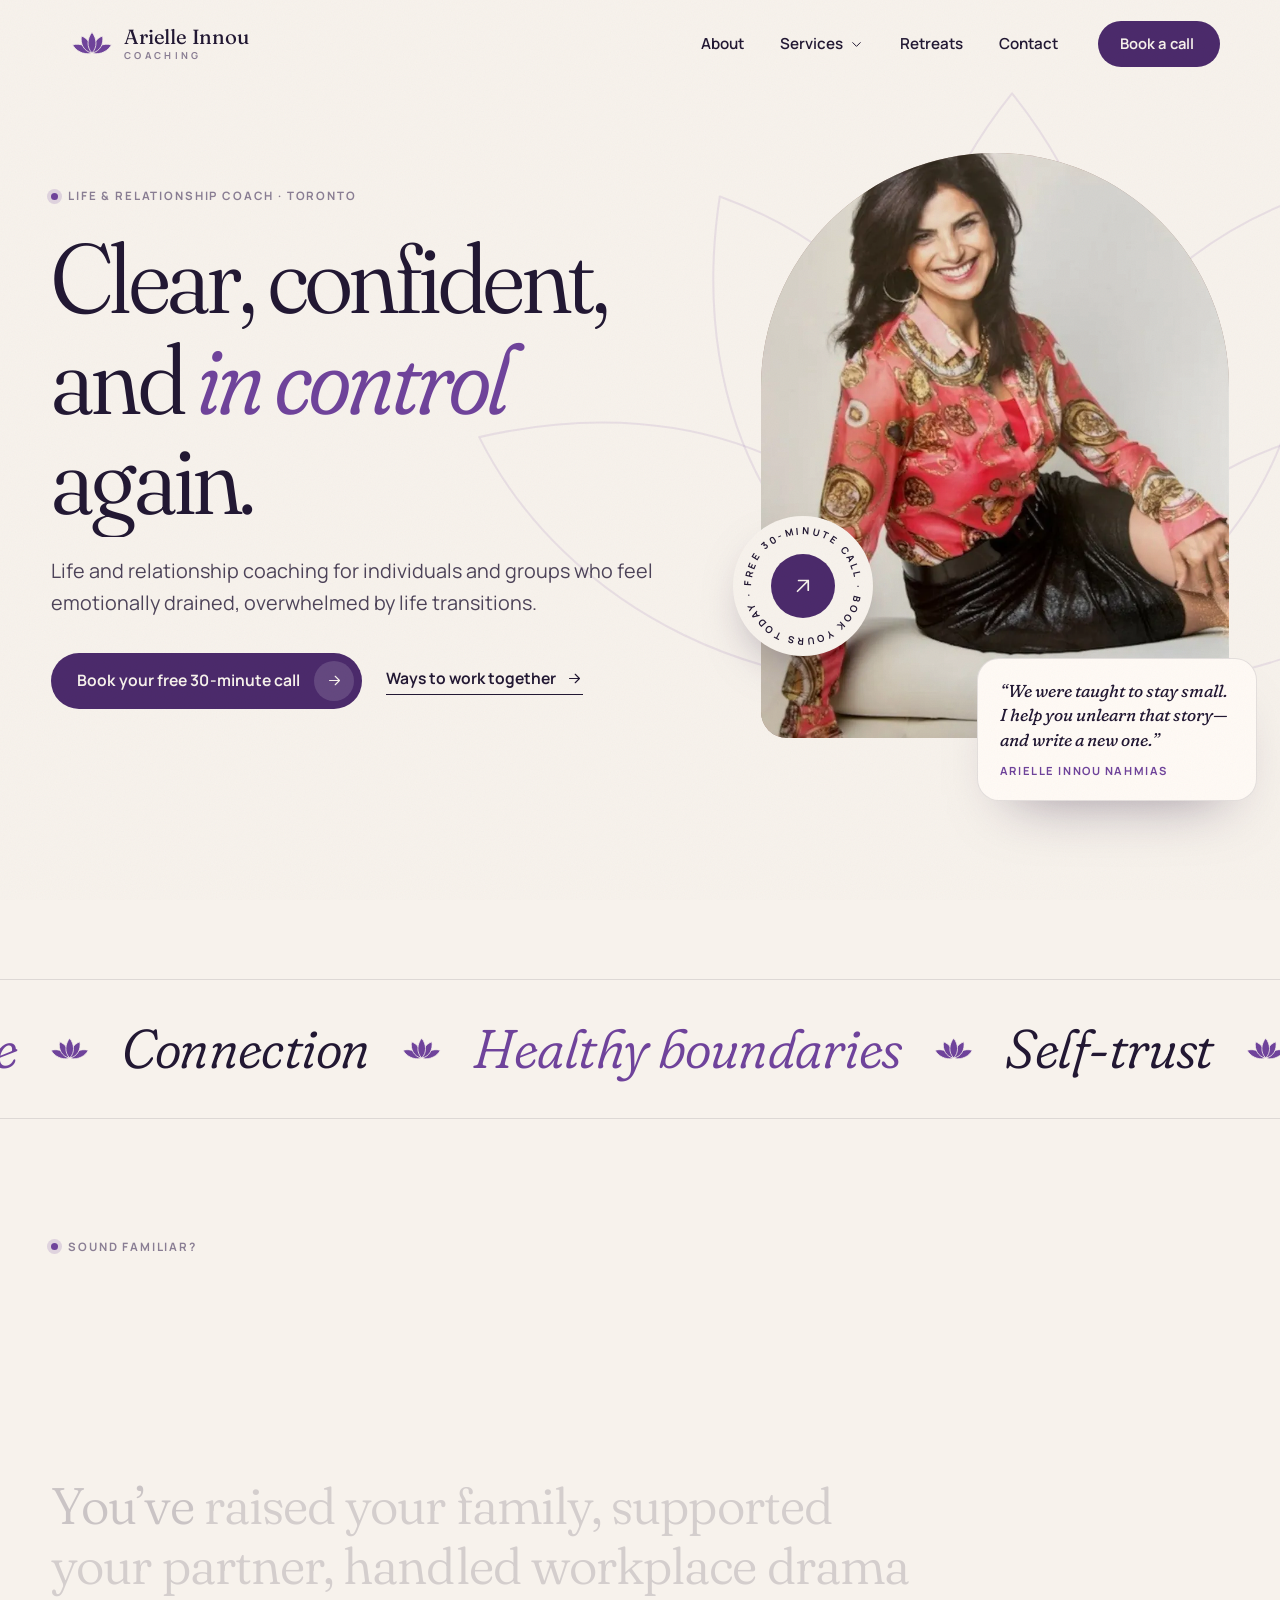
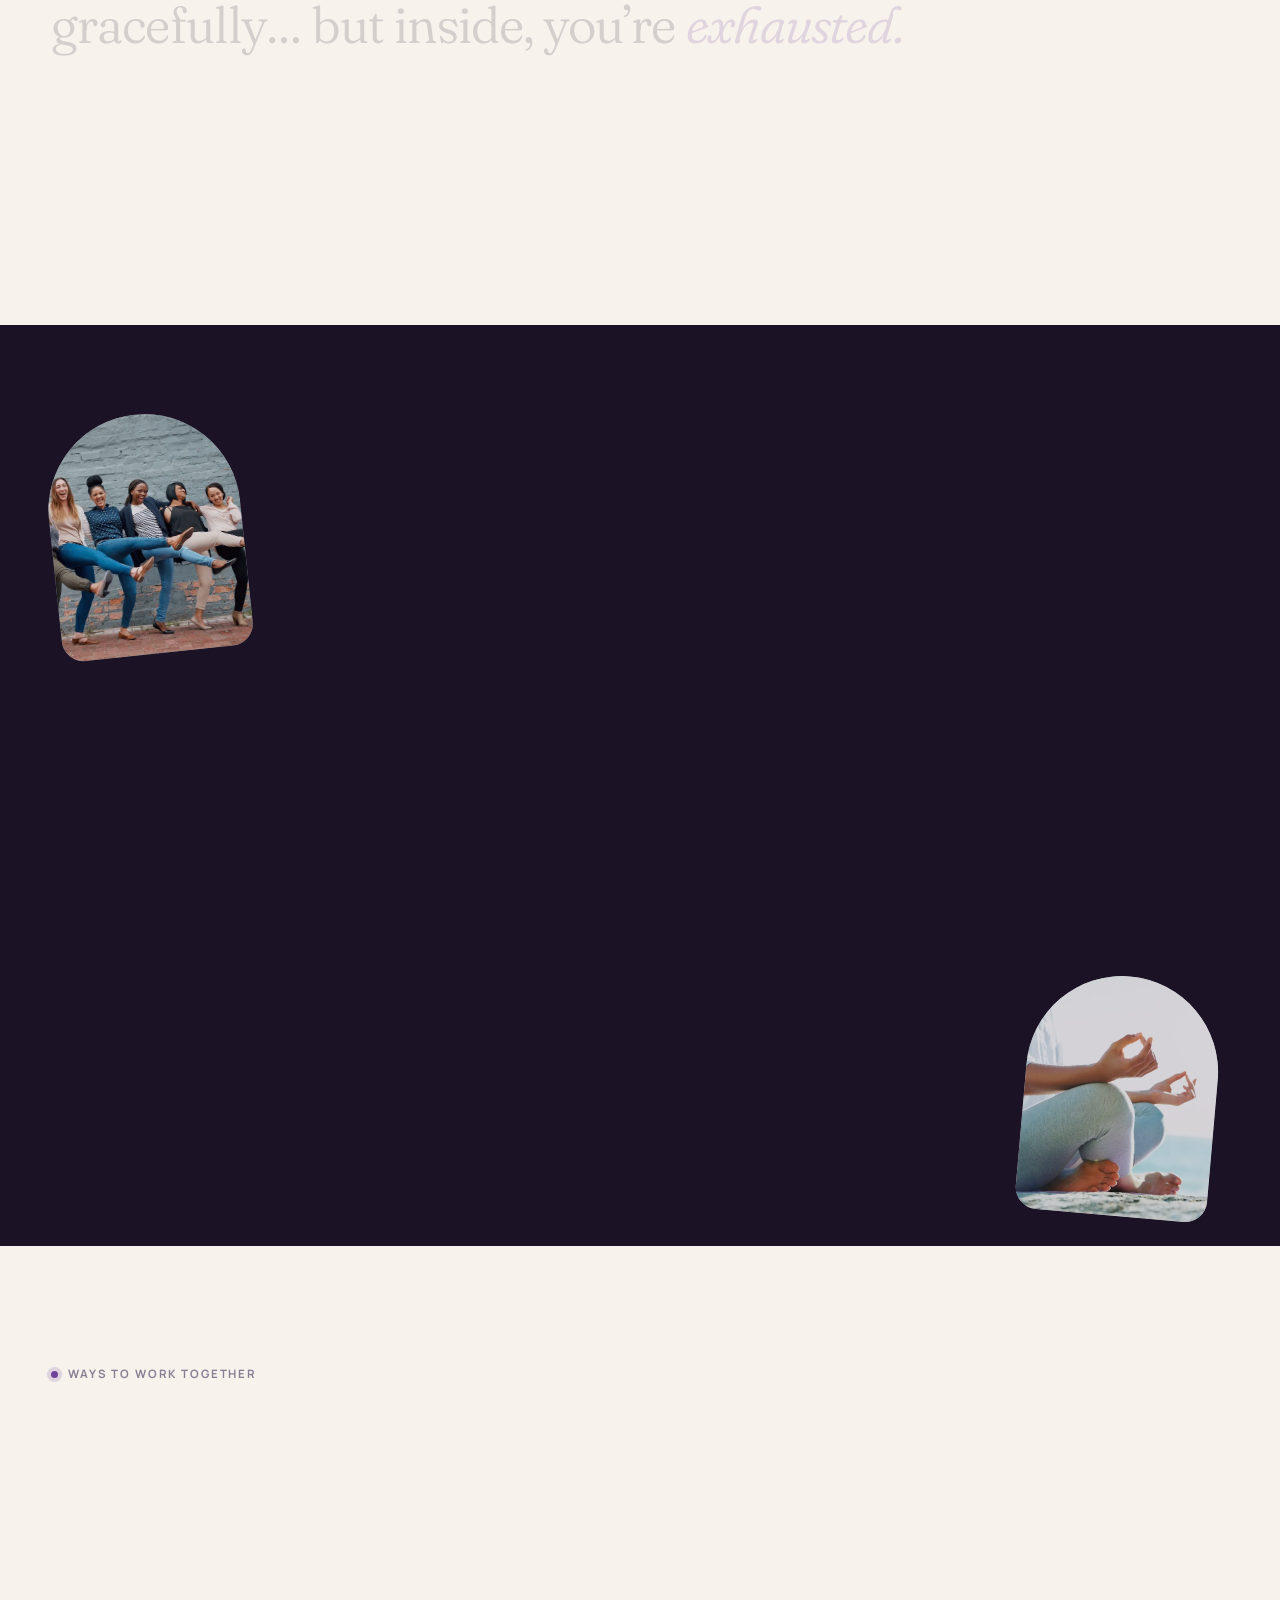
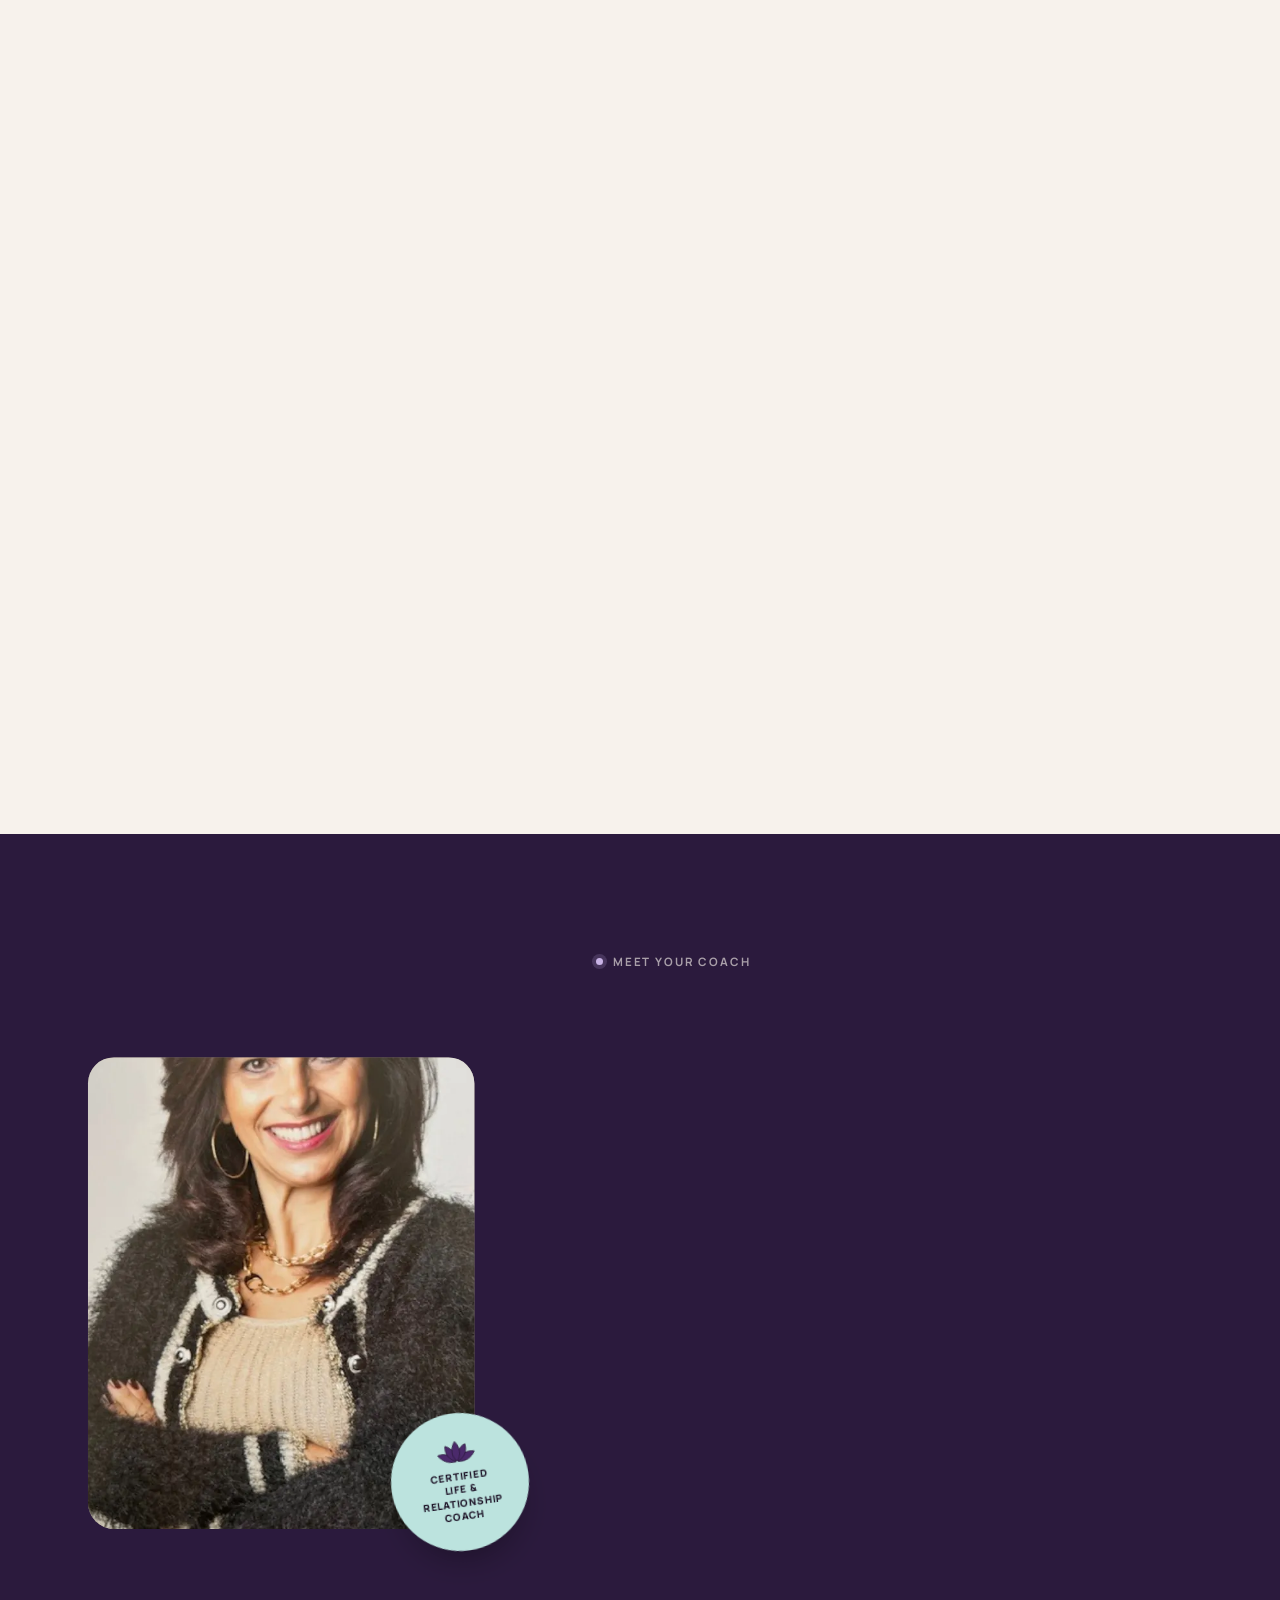
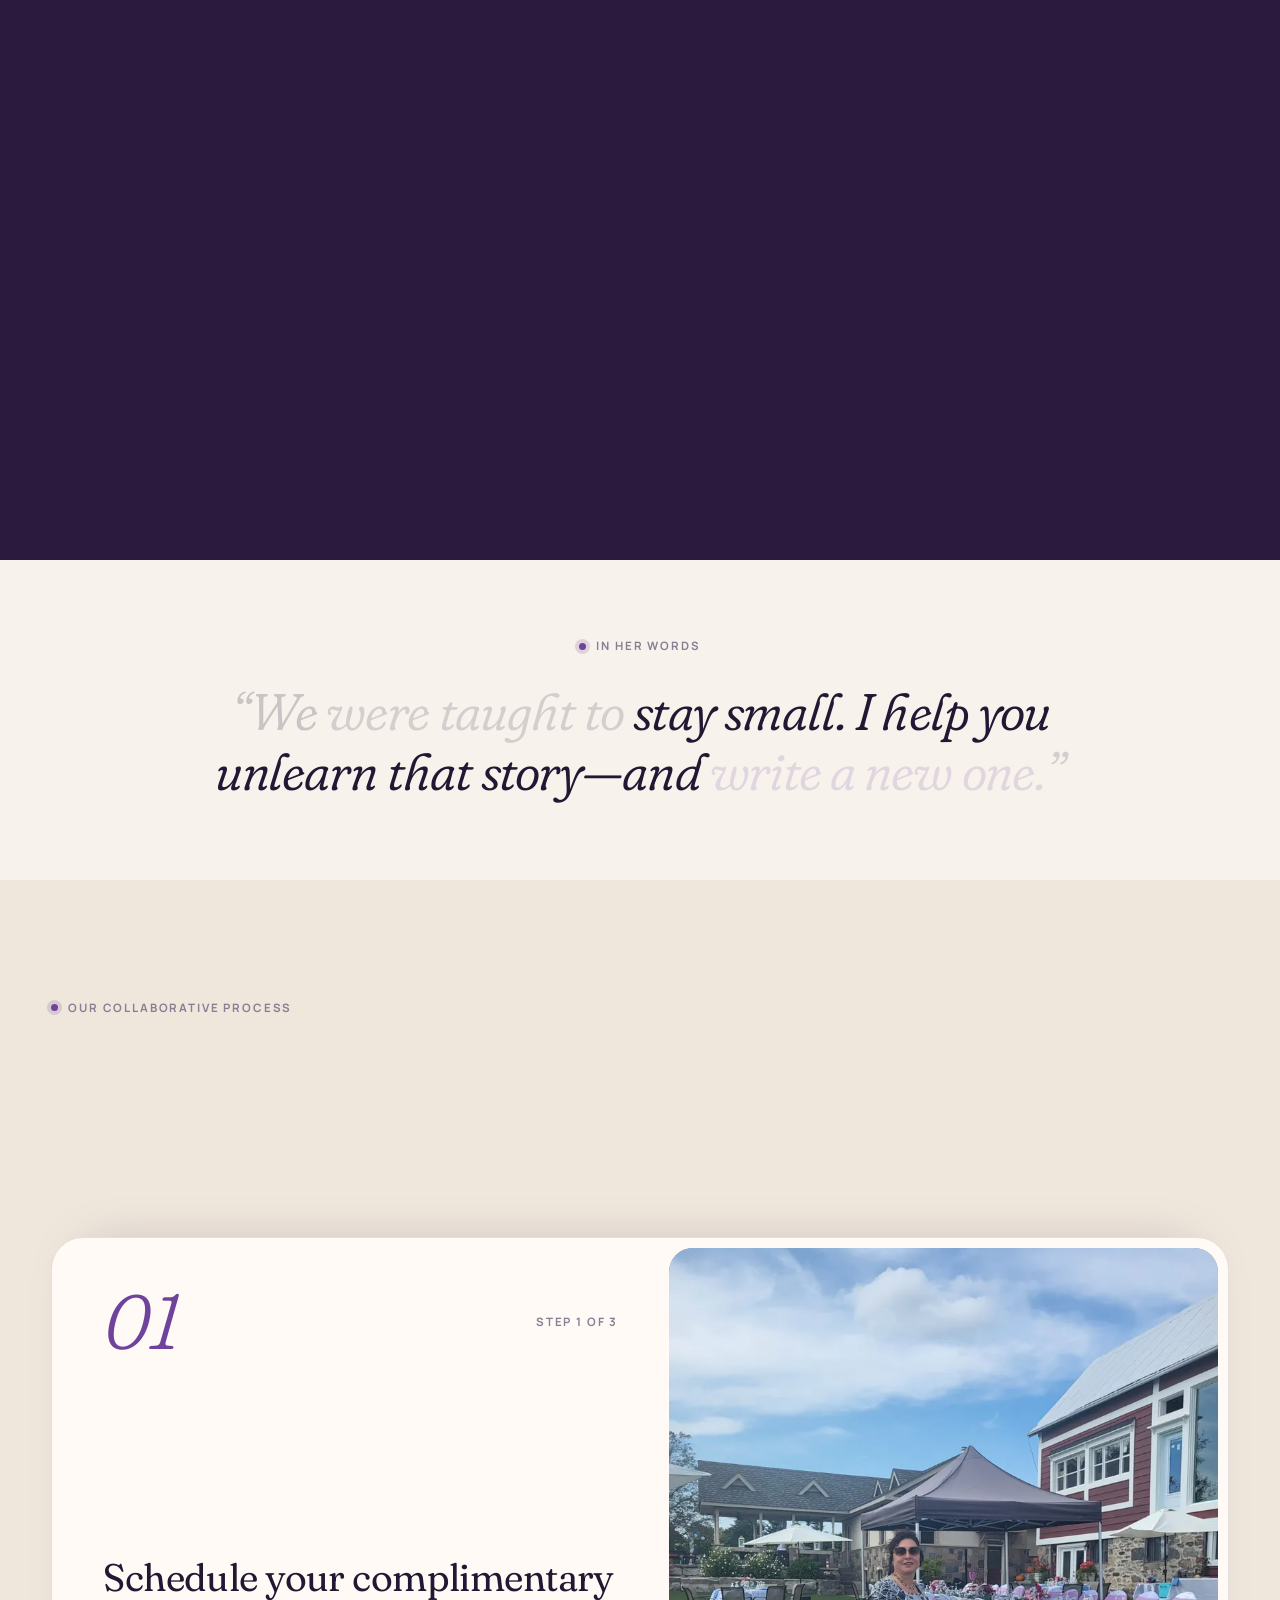
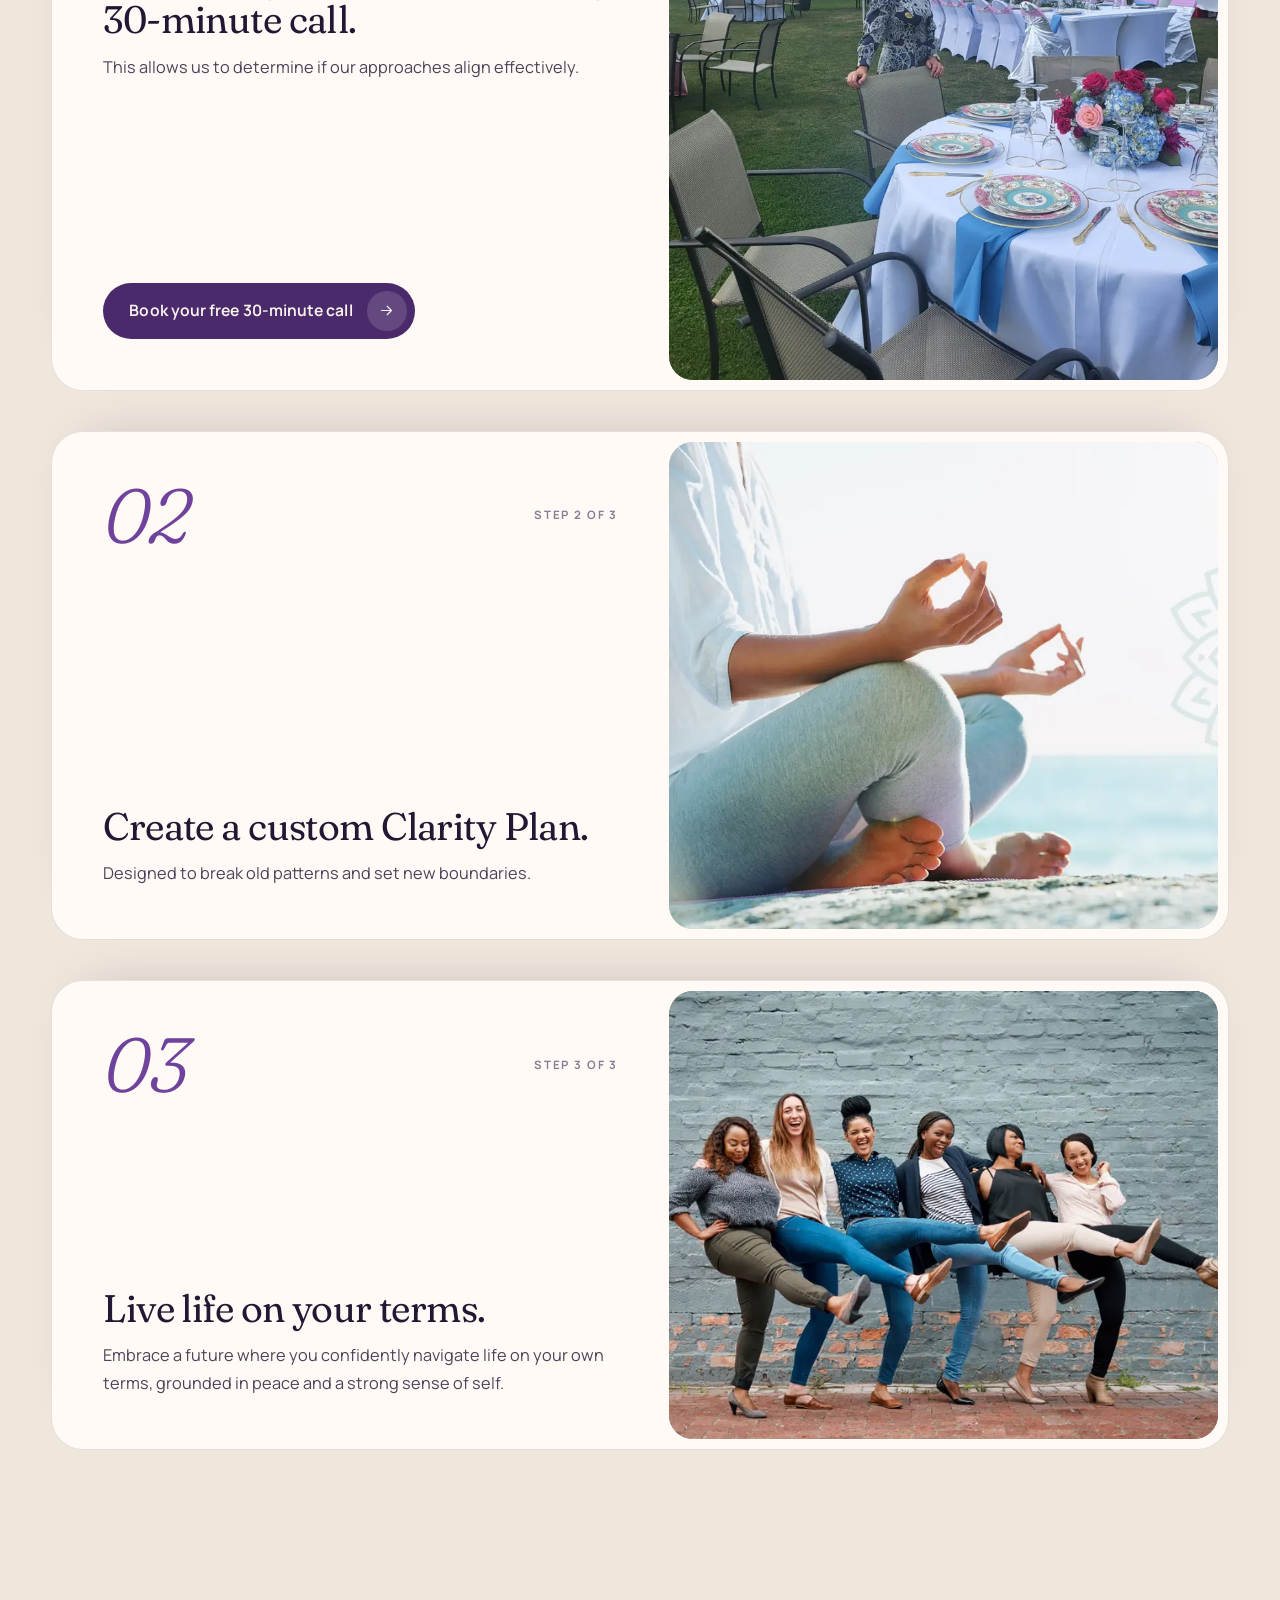
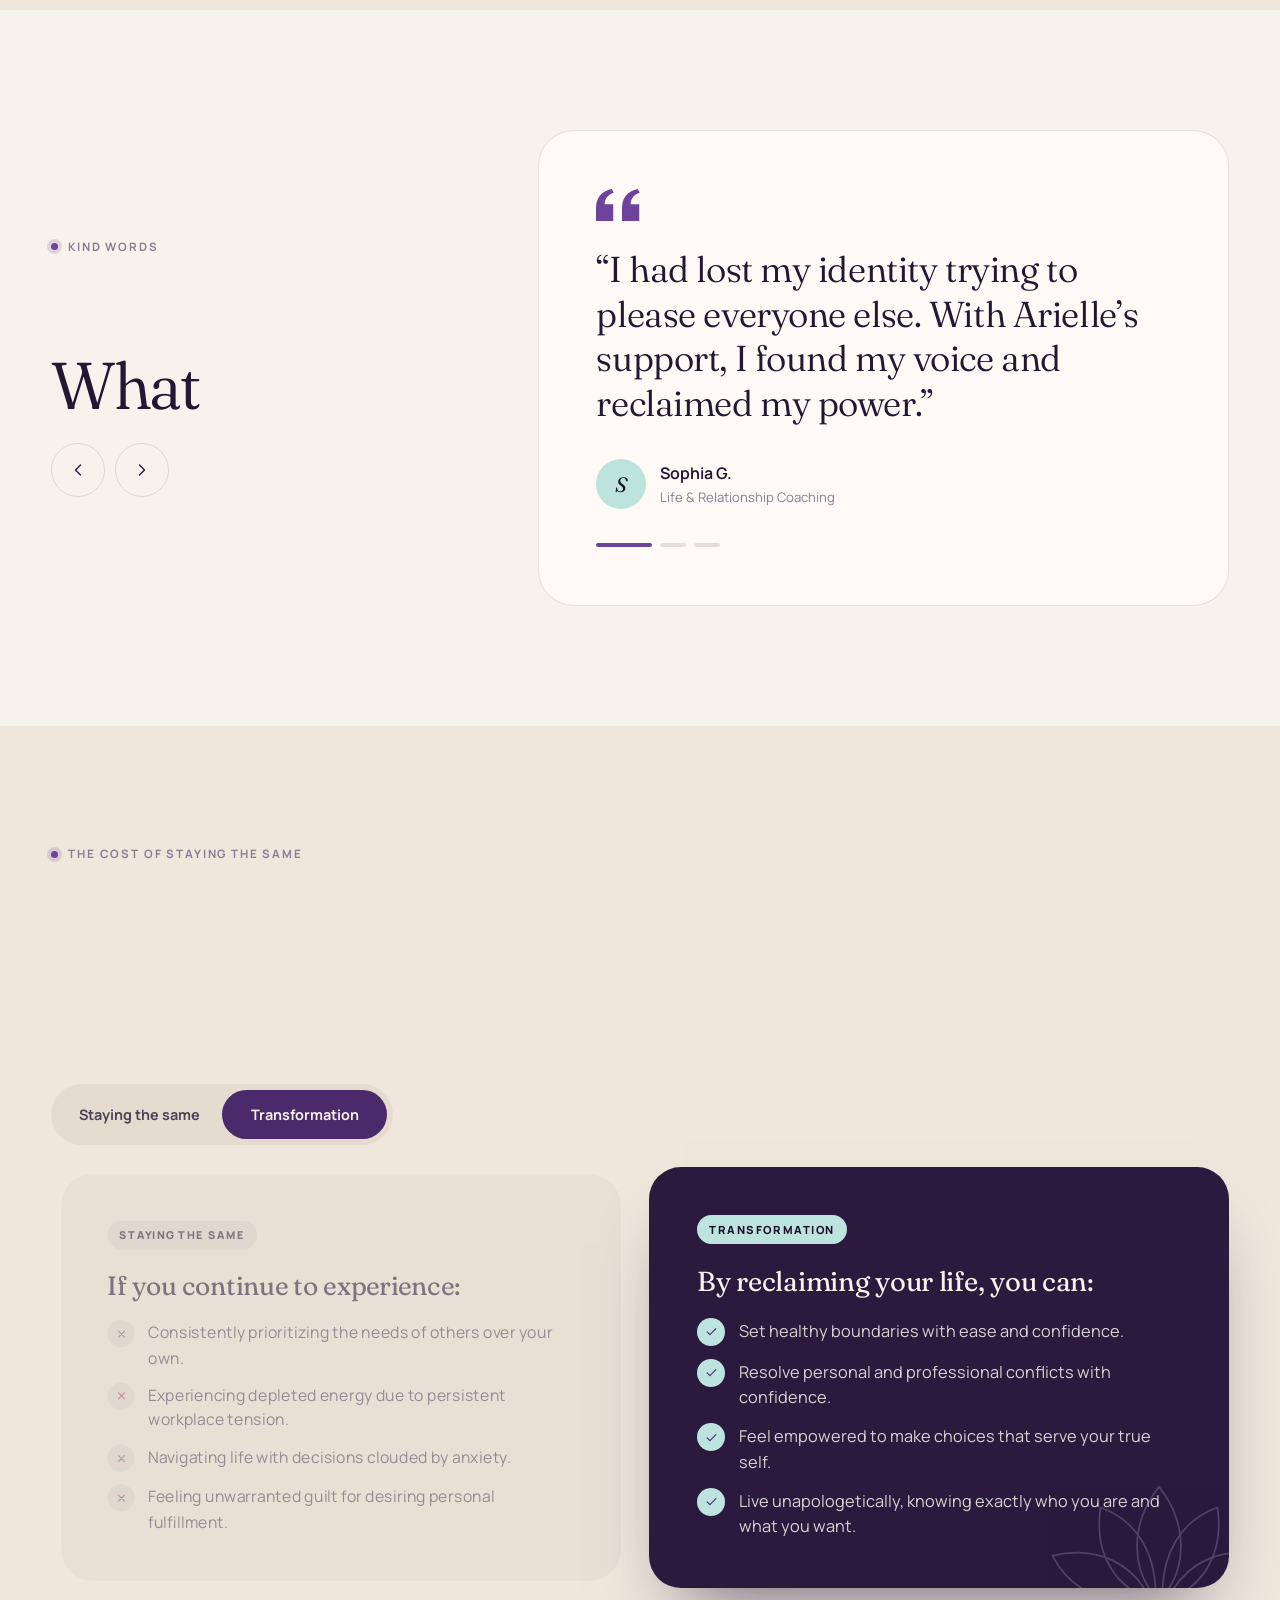
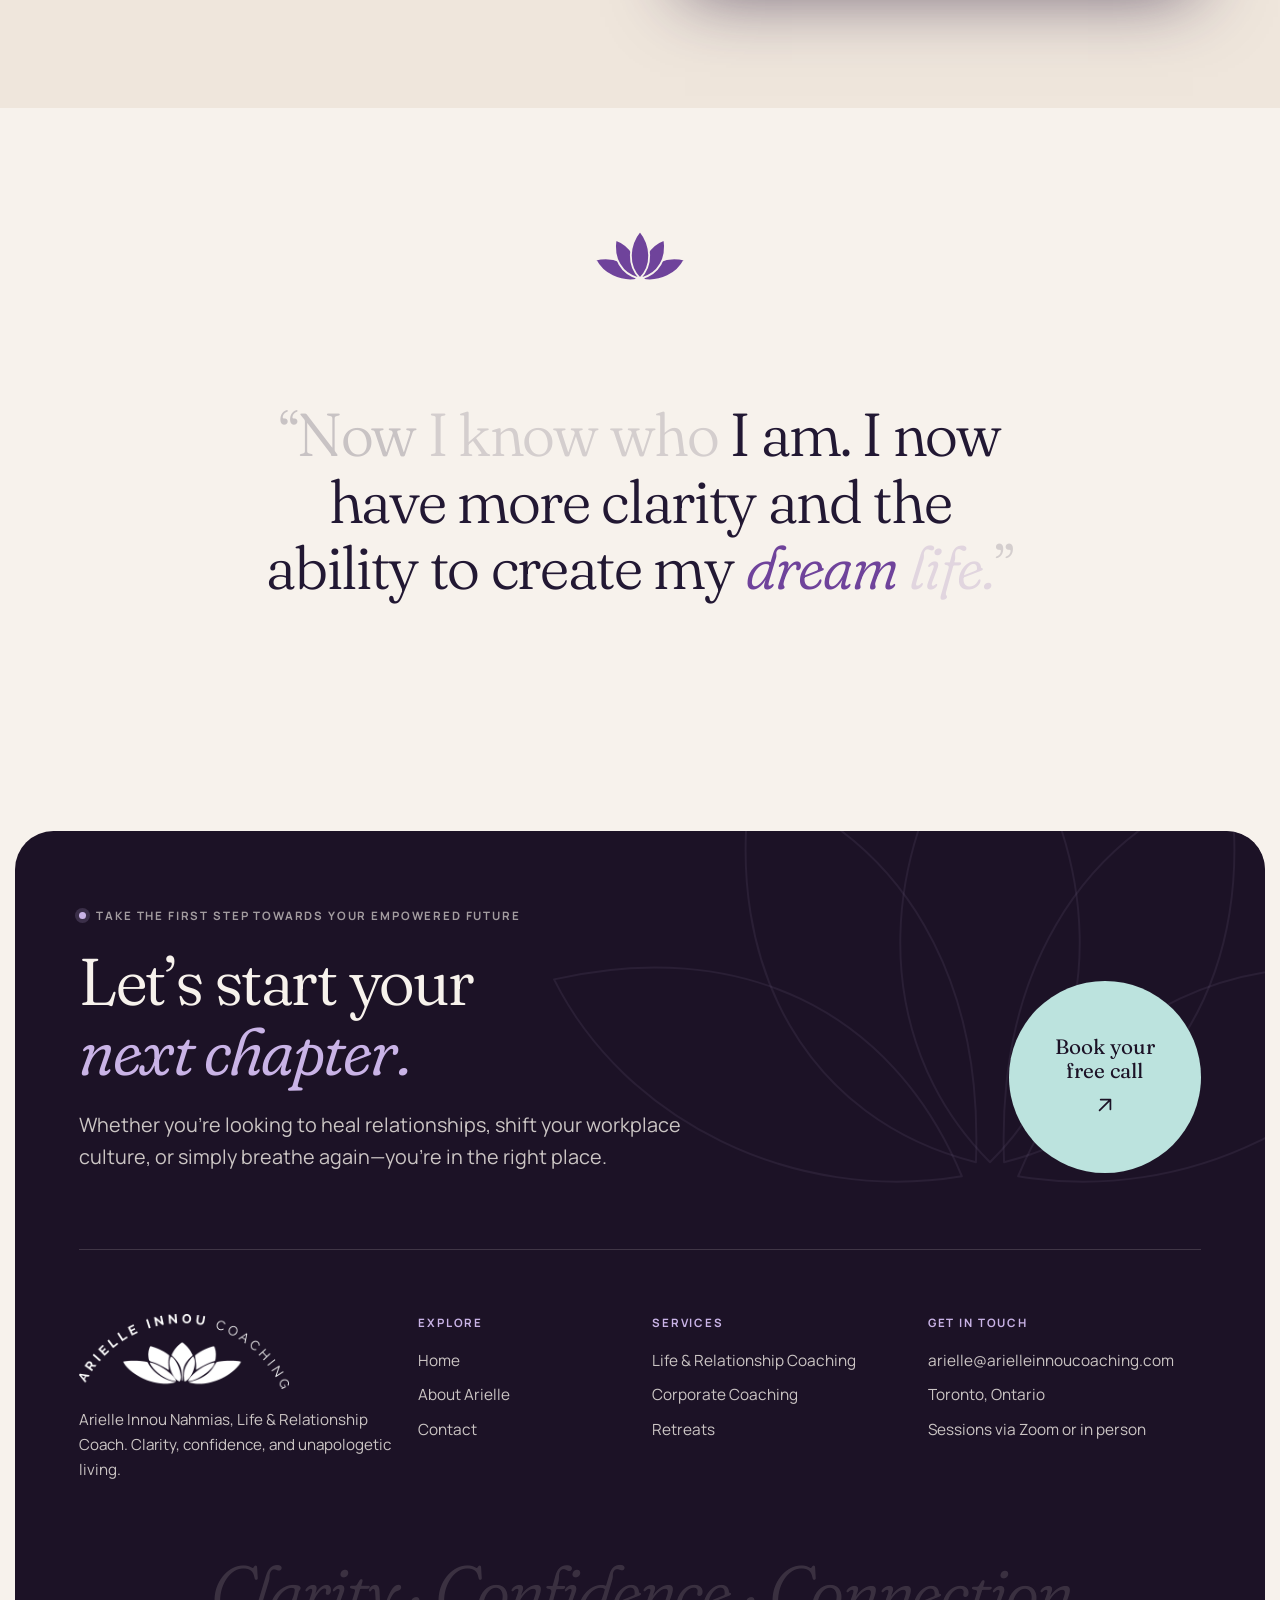
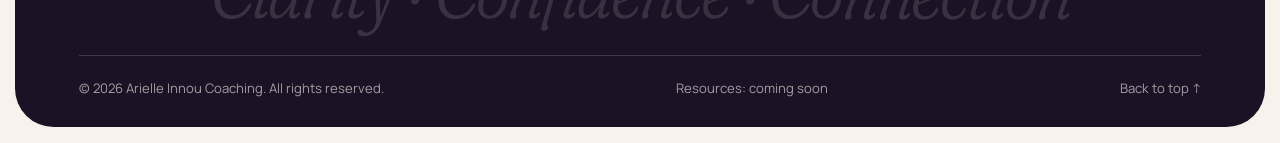
==== index.html @ 0a04a1b6 "Build the Arielle Innou Coaching website with a visual editor A multi-page site (Home, About, Life &" ====
<!doctype html>
<html lang="en">
<head>
<meta charset="utf-8">
<meta name="viewport" content="width=device-width, initial-scale=1, viewport-fit=cover">
<title>Arielle Innou Coaching — Life & Relationship Coach, Toronto</title>
<meta name="description" content="Clear, confident, and in control again. Life, relationship and corporate coaching, plus restorative retreats, with certified coach Arielle Innou Nahmias.">
<link rel="canonical" href="https://arielleinnoucoaching.codebunny.net/">
<meta name="theme-color" content="#f7f2ec">
<meta property="og:type" content="website">
<meta property="og:site_name" content="Arielle Innou Coaching">
<meta property="og:title" content="Arielle Innou Coaching — Life & Relationship Coach, Toronto">
<meta property="og:description" content="Clear, confident, and in control again. Life, relationship and corporate coaching, plus restorative retreats, with certified coach Arielle Innou Nahmias.">
<meta property="og:url" content="https://arielleinnoucoaching.codebunny.net/">
<meta property="og:image" content="https://arielleinnoucoaching.codebunny.net/assets/img/og/home.jpg">
<meta property="og:image:width" content="1200">
<meta property="og:image:height" content="630">
<meta name="twitter:card" content="summary_large_image">
<meta name="twitter:image" content="https://arielleinnoucoaching.codebunny.net/assets/img/og/home.jpg">
<link rel="icon" href="assets/brand/favicon-48.png" sizes="48x48" type="image/png">
<link rel="icon" href="assets/brand/favicon.svg" type="image/svg+xml">
<link rel="apple-touch-icon" href="assets/brand/apple-touch-icon.png">
<link rel="manifest" href="site.webmanifest">
<link rel="preconnect" href="https://fonts.googleapis.com">
<link rel="preconnect" href="https://fonts.gstatic.com" crossorigin>
<link rel="stylesheet" href="https://fonts.googleapis.com/css2?family=Fraunces:ital,opsz,wght,SOFT@0,9..144,300..600,0..100;1,9..144,300..600,0..100&family=Manrope:wght@400;500;600;700&display=swap">
<link rel="stylesheet" href="assets/css/styles.css">
<link rel="stylesheet" href="assets/css/editor-global.css">
<style id="page-styles"></style>
<script>try{var d=document.documentElement;d.classList.add("js");if(sessionStorage.getItem("ai-nav")){d.classList.add("is-entering");sessionStorage.removeItem("ai-nav")}else if(!sessionStorage.getItem("ai-seen")&&!matchMedia("(prefers-reduced-motion: reduce)").matches){d.classList.add("is-loading")}setTimeout(function(){d.classList.remove("is-loading","is-entering")},5000)}catch(e){}</script>
<script type="application/ld+json">{"@context": "https://schema.org", "@type": "ProfessionalService", "name": "Arielle Innou Coaching", "url": "https://arielleinnoucoaching.codebunny.net/", "image": "https://arielleinnoucoaching.codebunny.net/assets/img/og/home.jpg", "logo": "https://arielleinnoucoaching.codebunny.net/assets/brand/icon-512.png", "description": "Life, relationship and corporate coaching, plus restorative retreats, with Arielle Innou Nahmias in Toronto.", "email": "arielle@arielleinnoucoaching.com", "areaServed": ["Toronto", "Ontario", "Canada"], "address": {"@type": "PostalAddress", "addressLocality": "Toronto", "addressRegion": "ON", "addressCountry": "CA"}, "founder": {"@type": "Person", "name": "Arielle Innou Nahmias", "jobTitle": "Certified Life & Relationship Coach", "email": "mailto:arielle@arielleinnoucoaching.com", "image": "https://arielleinnoucoaching.codebunny.net/assets/img/arielle-portrait-1600.webp", "address": {"@type": "PostalAddress", "addressLocality": "Toronto", "addressRegion": "ON", "addressCountry": "CA"}}}</script>
</head>
<body>

<div class="preloader" aria-hidden="true">
  <div class="preloader__inner">
    <svg class="lotus preloader__lotus" viewBox="0 0 64 40" aria-hidden="true"><path d="M30 36C18 38 6 32 1 22C14 19 25 24 30 36Z" pathLength="1"/><path d="M34 36C46 38 58 32 63 22C50 19 39 24 34 36Z" pathLength="1"/><path d="M31 35C19 32 13 21 15 8C26 12 31.5 22 31 35Z" pathLength="1"/><path d="M33 35C45 32 51 21 49 8C38 12 32.5 22 33 35Z" pathLength="1"/><path d="M32 35C23 26 24 12 32 2C40 12 41 26 32 35Z" pathLength="1"/></svg>
    <p class="preloader__name"><span>Arielle Innou</span></p>
    <p class="preloader__words"><span>Clarity</span><span>Confidence</span><span>Connection</span></p>
  </div>
  <div class="preloader__bar"><span></span></div>
</div>
<div class="curtain" aria-hidden="true"><svg class="lotus curtain__lotus" viewBox="0 0 64 40" aria-hidden="true"><path d="M30 36C18 38 6 32 1 22C14 19 25 24 30 36Z"/><path d="M34 36C46 38 58 32 63 22C50 19 39 24 34 36Z"/><path d="M31 35C19 32 13 21 15 8C26 12 31.5 22 31 35Z"/><path d="M33 35C45 32 51 21 49 8C38 12 32.5 22 33 35Z"/><path d="M32 35C23 26 24 12 32 2C40 12 41 26 32 35Z"/></svg></div>
<div class="scroll-progress" aria-hidden="true"><span></span></div>
<div class="cursor" aria-hidden="true"><span class="cursor__ring"><span class="cursor__label"></span></span><span class="cursor__dot"></span></div>
<!-- editor:header -->
<a class="skip-link" href="#main">Skip to content</a>
<header class="site-header">
  <div class="site-header__inner">
    <a class="brand" href="index.html" aria-label="Arielle Innou Coaching, home"><svg class="lotus brand__mark" viewBox="0 0 64 40" aria-hidden="true"><path d="M30 36C18 38 6 32 1 22C14 19 25 24 30 36Z"/><path d="M34 36C46 38 58 32 63 22C50 19 39 24 34 36Z"/><path d="M31 35C19 32 13 21 15 8C26 12 31.5 22 31 35Z"/><path d="M33 35C45 32 51 21 49 8C38 12 32.5 22 33 35Z"/><path d="M32 35C23 26 24 12 32 2C40 12 41 26 32 35Z"/></svg><span class="brand__name">Arielle Innou<em>Coaching</em></span></a>
    <nav class="nav" aria-label="Primary">
      <ul class="nav__list">
        <li><a class="nav__link" href="about.html">About</a></li>
        <li class="nav__drop">
          <button class="nav__link nav__drop-toggle" type="button" aria-expanded="false" aria-controls="nav-services">Services <svg class="chev" viewBox="0 0 24 24" fill="none" stroke="currentColor" stroke-width="1.6" stroke-linecap="round" stroke-linejoin="round" aria-hidden="true"><path d="M6 9l6 6 6-6"/></svg></button>
          <div class="dropdown" id="nav-services"><ul class="dropdown__list"><li><a class="dropdown__item" href="life-relationship-coaching.html"><span class="dropdown__img" style="background-image:url(assets/img/new-chapter-800.webp);background-position:50% 30%"></span><span class="dropdown__text"><strong>Life & Relationship</strong><small>1:1 coaching for women in transition</small></span></a></li><li><a class="dropdown__item" href="corporate-coaching.html"><span class="dropdown__img" style="background-image:url(assets/img/leaders-800.webp);background-position:52% 28%"></span><span class="dropdown__text"><strong>Corporate Coaching</strong><small>Healthier, high-performing teams</small></span></a></li><li><a class="dropdown__item" href="retreats.html"><span class="dropdown__img" style="background-image:url(assets/img/sisterhood-800.webp);background-position:50% 46%"></span><span class="dropdown__text"><strong>Retreats</strong><small>Restorative stays in the Ontario countryside</small></span></a></li></ul>
            <a class="dropdown__cta" href="contact.html"><span>Not sure where to start? <strong>Book a free 30-minute call</strong></span><svg viewBox="0 0 24 24" fill="none" stroke="currentColor" stroke-width="1.6" stroke-linecap="round" stroke-linejoin="round" aria-hidden="true"><path d="M5 12h14M13 6l6 6-6 6"/></svg></a>
          </div>
        </li>
        <li><a class="nav__link" href="retreats.html">Retreats</a></li>
        <li><a class="nav__link" href="contact.html">Contact</a></li>
      </ul>
    </nav>
    <a class="btn btn--primary btn--sm header-cta" href="contact.html"><span class="btn__text">Book a call</span></a>
    <button class="menu-toggle" type="button" aria-expanded="false" aria-controls="mobile-menu" aria-label="Open menu">
      <span class="menu-toggle__label">Menu</span><span class="menu-toggle__bars" aria-hidden="true"><span></span><span></span></span>
    </button>
  </div>
</header>
<div class="mobile-menu" id="mobile-menu" aria-hidden="true">
  <svg class="lotus mobile-menu__lotus" viewBox="0 0 64 40" aria-hidden="true"><path d="M30 36C18 38 6 32 1 22C14 19 25 24 30 36Z"/><path d="M34 36C46 38 58 32 63 22C50 19 39 24 34 36Z"/><path d="M31 35C19 32 13 21 15 8C26 12 31.5 22 31 35Z"/><path d="M33 35C45 32 51 21 49 8C38 12 32.5 22 33 35Z"/><path d="M32 35C23 26 24 12 32 2C40 12 41 26 32 35Z"/></svg>
  <nav aria-label="Mobile"><ul class="mobile-menu__list"><li><a href="index.html" aria-current="page"><small>01</small><span>Home</span></a></li><li><a href="about.html"><small>02</small><span>About</span></a></li><li><a href="life-relationship-coaching.html"><small>03</small><span>Life &amp; Relationship</span></a></li><li><a href="corporate-coaching.html"><small>04</small><span>Corporate</span></a></li><li><a href="retreats.html"><small>05</small><span>Retreats</span></a></li><li><a href="contact.html"><small>06</small><span>Contact</span></a></li></ul></nav>
  <div class="mobile-menu__foot">
    <a class="btn btn--light btn--block" href="contact.html"><span class="btn__text">Book your free 30-minute call</span><span class="btn__icon"><svg viewBox="0 0 24 24" fill="none" stroke="currentColor" stroke-width="1.6" stroke-linecap="round" stroke-linejoin="round" aria-hidden="true"><path d="M5 12h14M13 6l6 6-6 6"/></svg></span></a>
    <p class="mobile-menu__meta"><a href="mailto:arielle@arielleinnoucoaching.com">arielle@arielleinnoucoaching.com</a><span>Toronto, Ontario</span></p>
  </div>
</div>
<!-- /editor:header -->
<main id="main">
<!-- editor:main -->

<section class="hero">
  <div class="hero__bg" aria-hidden="true"><svg class="lotus hero__lotus" viewBox="0 0 64 40" aria-hidden="true"><path d="M30 36C18 38 6 32 1 22C14 19 25 24 30 36Z"/><path d="M34 36C46 38 58 32 63 22C50 19 39 24 34 36Z"/><path d="M31 35C19 32 13 21 15 8C26 12 31.5 22 31 35Z"/><path d="M33 35C45 32 51 21 49 8C38 12 32.5 22 33 35Z"/><path d="M32 35C23 26 24 12 32 2C40 12 41 26 32 35Z"/></svg></div>
  <div class="container hero__grid">
    <div class="hero__copy">
      <span class="label label--dot reveal">Life &amp; Relationship Coach · Toronto</span>
      <h1 class="display hero__title" data-lines>Clear, confident,<br>and <em>in control</em><br>again.</h1>
      <p class="lede reveal">Life and relationship coaching for individuals and groups who feel emotionally drained, overwhelmed by life transitions.</p>
      <div class="actions reveal"><a class="btn btn--primary" href="contact.html"><span class="btn__text">Book your free 30-minute call</span><span class="btn__icon"><svg viewBox="0 0 24 24" fill="none" stroke="currentColor" stroke-width="1.6" stroke-linecap="round" stroke-linejoin="round" aria-hidden="true"><path d="M5 12h14M13 6l6 6-6 6"/></svg></span></a><a class="link" href="#services">Ways to work together <svg viewBox="0 0 24 24" fill="none" stroke="currentColor" stroke-width="1.6" stroke-linecap="round" stroke-linejoin="round" aria-hidden="true"><path d="M5 12h14M13 6l6 6-6 6"/></svg></a></div>
    </div>
    <div class="hero__visual">
      <div class="hero__halo" aria-hidden="true"></div>
      <div class="media arch hero__photo reveal-img" style="background-color:#a5897f"><img src="assets/img/arielle-seated-1600.webp" srcset="assets/img/arielle-seated-800.webp 800w, assets/img/arielle-seated-1600.webp 1030w" sizes="(min-width: 900px) 40vw, 86vw" width="1030" height="1356" alt="Arielle Innou Nahmias, smiling, seated in a red silk blouse" decoding="async" fetchpriority="high" style="object-position:40% 14%"></div>
      <a class="badge" href="contact.html" aria-label="Book your free 30-minute call" data-cursor="Book">
        <svg class="badge__ring" viewBox="0 0 120 120" aria-hidden="true"><defs><path id="badge-path" d="M60 60m-47 0a47 47 0 1 1 94 0a47 47 0 1 1-94 0"/></defs><text><textPath href="#badge-path" textLength="290" lengthAdjust="spacing">Free 30-minute call · Book yours today ·</textPath></text></svg>
        <span class="badge__core"><svg viewBox="0 0 24 24" fill="none" stroke="currentColor" stroke-width="1.6" stroke-linecap="round" stroke-linejoin="round" aria-hidden="true"><path d="M7 17L17 7M8 7h9v9"/></svg></span>
      </a>
      <figure class="hero__note reveal">
        <blockquote>“We were taught to stay small. I help you unlearn that story—and write a new one.”</blockquote>
        <figcaption>Arielle Innou Nahmias</figcaption>
      </figure>
    </div>
  </div>
  <div class="container">
    <ul class="pillars reveal" aria-label="Clarity, confidence, connection">
      <li><small>01</small>Clarity</li><li><small>02</small>Confidence</li><li><small>03</small>Connection</li>
    </ul>
  </div>
</section>
<div class="marquee " aria-hidden="true"><div class="marquee__track"><span>Clarity</span><svg class="lotus marquee__mark" viewBox="0 0 64 40" aria-hidden="true"><path d="M30 36C18 38 6 32 1 22C14 19 25 24 30 36Z"/><path d="M34 36C46 38 58 32 63 22C50 19 39 24 34 36Z"/><path d="M31 35C19 32 13 21 15 8C26 12 31.5 22 31 35Z"/><path d="M33 35C45 32 51 21 49 8C38 12 32.5 22 33 35Z"/><path d="M32 35C23 26 24 12 32 2C40 12 41 26 32 35Z"/></svg><span>Confidence</span><svg class="lotus marquee__mark" viewBox="0 0 64 40" aria-hidden="true"><path d="M30 36C18 38 6 32 1 22C14 19 25 24 30 36Z"/><path d="M34 36C46 38 58 32 63 22C50 19 39 24 34 36Z"/><path d="M31 35C19 32 13 21 15 8C26 12 31.5 22 31 35Z"/><path d="M33 35C45 32 51 21 49 8C38 12 32.5 22 33 35Z"/><path d="M32 35C23 26 24 12 32 2C40 12 41 26 32 35Z"/></svg><span>Connection</span><svg class="lotus marquee__mark" viewBox="0 0 64 40" aria-hidden="true"><path d="M30 36C18 38 6 32 1 22C14 19 25 24 30 36Z"/><path d="M34 36C46 38 58 32 63 22C50 19 39 24 34 36Z"/><path d="M31 35C19 32 13 21 15 8C26 12 31.5 22 31 35Z"/><path d="M33 35C45 32 51 21 49 8C38 12 32.5 22 33 35Z"/><path d="M32 35C23 26 24 12 32 2C40 12 41 26 32 35Z"/></svg><span>Healthy boundaries</span><svg class="lotus marquee__mark" viewBox="0 0 64 40" aria-hidden="true"><path d="M30 36C18 38 6 32 1 22C14 19 25 24 30 36Z"/><path d="M34 36C46 38 58 32 63 22C50 19 39 24 34 36Z"/><path d="M31 35C19 32 13 21 15 8C26 12 31.5 22 31 35Z"/><path d="M33 35C45 32 51 21 49 8C38 12 32.5 22 33 35Z"/><path d="M32 35C23 26 24 12 32 2C40 12 41 26 32 35Z"/></svg><span>Self-trust</span><svg class="lotus marquee__mark" viewBox="0 0 64 40" aria-hidden="true"><path d="M30 36C18 38 6 32 1 22C14 19 25 24 30 36Z"/><path d="M34 36C46 38 58 32 63 22C50 19 39 24 34 36Z"/><path d="M31 35C19 32 13 21 15 8C26 12 31.5 22 31 35Z"/><path d="M33 35C45 32 51 21 49 8C38 12 32.5 22 33 35Z"/><path d="M32 35C23 26 24 12 32 2C40 12 41 26 32 35Z"/></svg><span>Peace</span><svg class="lotus marquee__mark" viewBox="0 0 64 40" aria-hidden="true"><path d="M30 36C18 38 6 32 1 22C14 19 25 24 30 36Z"/><path d="M34 36C46 38 58 32 63 22C50 19 39 24 34 36Z"/><path d="M31 35C19 32 13 21 15 8C26 12 31.5 22 31 35Z"/><path d="M33 35C45 32 51 21 49 8C38 12 32.5 22 33 35Z"/><path d="M32 35C23 26 24 12 32 2C40 12 41 26 32 35Z"/></svg><span>Unapologetic living</span><svg class="lotus marquee__mark" viewBox="0 0 64 40" aria-hidden="true"><path d="M30 36C18 38 6 32 1 22C14 19 25 24 30 36Z"/><path d="M34 36C46 38 58 32 63 22C50 19 39 24 34 36Z"/><path d="M31 35C19 32 13 21 15 8C26 12 31.5 22 31 35Z"/><path d="M33 35C45 32 51 21 49 8C38 12 32.5 22 33 35Z"/><path d="M32 35C23 26 24 12 32 2C40 12 41 26 32 35Z"/></svg><span>Clarity</span><svg class="lotus marquee__mark" viewBox="0 0 64 40" aria-hidden="true"><path d="M30 36C18 38 6 32 1 22C14 19 25 24 30 36Z"/><path d="M34 36C46 38 58 32 63 22C50 19 39 24 34 36Z"/><path d="M31 35C19 32 13 21 15 8C26 12 31.5 22 31 35Z"/><path d="M33 35C45 32 51 21 49 8C38 12 32.5 22 33 35Z"/><path d="M32 35C23 26 24 12 32 2C40 12 41 26 32 35Z"/></svg><span>Confidence</span><svg class="lotus marquee__mark" viewBox="0 0 64 40" aria-hidden="true"><path d="M30 36C18 38 6 32 1 22C14 19 25 24 30 36Z"/><path d="M34 36C46 38 58 32 63 22C50 19 39 24 34 36Z"/><path d="M31 35C19 32 13 21 15 8C26 12 31.5 22 31 35Z"/><path d="M33 35C45 32 51 21 49 8C38 12 32.5 22 33 35Z"/><path d="M32 35C23 26 24 12 32 2C40 12 41 26 32 35Z"/></svg><span>Connection</span><svg class="lotus marquee__mark" viewBox="0 0 64 40" aria-hidden="true"><path d="M30 36C18 38 6 32 1 22C14 19 25 24 30 36Z"/><path d="M34 36C46 38 58 32 63 22C50 19 39 24 34 36Z"/><path d="M31 35C19 32 13 21 15 8C26 12 31.5 22 31 35Z"/><path d="M33 35C45 32 51 21 49 8C38 12 32.5 22 33 35Z"/><path d="M32 35C23 26 24 12 32 2C40 12 41 26 32 35Z"/></svg><span>Healthy boundaries</span><svg class="lotus marquee__mark" viewBox="0 0 64 40" aria-hidden="true"><path d="M30 36C18 38 6 32 1 22C14 19 25 24 30 36Z"/><path d="M34 36C46 38 58 32 63 22C50 19 39 24 34 36Z"/><path d="M31 35C19 32 13 21 15 8C26 12 31.5 22 31 35Z"/><path d="M33 35C45 32 51 21 49 8C38 12 32.5 22 33 35Z"/><path d="M32 35C23 26 24 12 32 2C40 12 41 26 32 35Z"/></svg><span>Self-trust</span><svg class="lotus marquee__mark" viewBox="0 0 64 40" aria-hidden="true"><path d="M30 36C18 38 6 32 1 22C14 19 25 24 30 36Z"/><path d="M34 36C46 38 58 32 63 22C50 19 39 24 34 36Z"/><path d="M31 35C19 32 13 21 15 8C26 12 31.5 22 31 35Z"/><path d="M33 35C45 32 51 21 49 8C38 12 32.5 22 33 35Z"/><path d="M32 35C23 26 24 12 32 2C40 12 41 26 32 35Z"/></svg><span>Peace</span><svg class="lotus marquee__mark" viewBox="0 0 64 40" aria-hidden="true"><path d="M30 36C18 38 6 32 1 22C14 19 25 24 30 36Z"/><path d="M34 36C46 38 58 32 63 22C50 19 39 24 34 36Z"/><path d="M31 35C19 32 13 21 15 8C26 12 31.5 22 31 35Z"/><path d="M33 35C45 32 51 21 49 8C38 12 32.5 22 33 35Z"/><path d="M32 35C23 26 24 12 32 2C40 12 41 26 32 35Z"/></svg><span>Unapologetic living</span><svg class="lotus marquee__mark" viewBox="0 0 64 40" aria-hidden="true"><path d="M30 36C18 38 6 32 1 22C14 19 25 24 30 36Z"/><path d="M34 36C46 38 58 32 63 22C50 19 39 24 34 36Z"/><path d="M31 35C19 32 13 21 15 8C26 12 31.5 22 31 35Z"/><path d="M33 35C45 32 51 21 49 8C38 12 32.5 22 33 35Z"/><path d="M32 35C23 26 24 12 32 2C40 12 41 26 32 35Z"/></svg></div></div>

<section class="section" id="story">
  <div class="container">
    
    <div class="head head--split">
      <div class="head__title"><span class="label label--dot">Sound familiar?</span>
      <h2 class="h-xl" data-lines>It’s not too late to find out<br>who you <em>really</em> are.</h2></div>
      <p class="lede reveal">And learn to live life on your terms.</p>
    </div>
    <p class="statement mt-xl" data-scrub-words>You’ve raised your family, supported your partner, handled workplace drama gracefully… but inside, you’re <em>exhausted.</em></p>
    <div class="cols-2 mt-xl">
      <p class="body reveal">You’ve been in a routine, but you’re feeling a void. And despite your best efforts—self-help books, late-night journaling—you still feel unheard, unfulfilled, and unsure how to move forward.</p>
      <p class="body reveal">The relationships around you—at home, with friends, at work, and even with yourself—feel strained or confusing. Toxic relationships take a toll and drain you of all your energy.</p>
    </div>
  </div>
</section>

<section class="section section--night question">
  <div class="question__float question__float--a" aria-hidden="true"><div class="media arch" style="background-color:#7e8385"><img src="assets/img/women-joy-1600.webp" srcset="assets/img/women-joy-800.webp 800w, assets/img/women-joy-1600.webp 1600w" sizes="20vw" width="1600" height="1067" alt="" role="presentation" loading="lazy" decoding="async" style="object-position:50% 40%"></div></div>
  <div class="question__float question__float--b" aria-hidden="true"><div class="media arch" style="background-color:#c2c4c3"><img src="assets/img/meditation-1600.webp" srcset="assets/img/meditation-800.webp 800w, assets/img/meditation-1600.webp 1600w" sizes="18vw" width="1600" height="1423" alt="" role="presentation" loading="lazy" decoding="async" style="object-position:42% 55%"></div></div>
  <div class="container question__inner">
    <p class="label label--light reveal">And maybe the hardest question of all is quietly echoing in the back of your mind</p>
    <p class="question__q" data-lines>“Who am<br><em>I now?”</em></p>
    <p class="lede reveal">You’ve given so much to others. And all that negative energy is pulling you down.</p>
    <div class="question__nots">
      <p class="question__not reveal">You’re not broken.</p>
      <p class="question__not reveal">You’re not lost.</p>
    </div>
    <p class="h-md question__chapter reveal">You’re just in a new chapter, and you haven’t had the tools, space, or support to rediscover <em>you.</em></p>
    <div class="actions actions--center reveal"><a class="btn btn--light" href="contact.html"><span class="btn__text">Book your free 30-minute call</span><span class="btn__icon"><svg viewBox="0 0 24 24" fill="none" stroke="currentColor" stroke-width="1.6" stroke-linecap="round" stroke-linejoin="round" aria-hidden="true"><path d="M5 12h14M13 6l6 6-6 6"/></svg></span></a></div>
  </div>
</section>

<section class="section" id="services">
  <div class="container">
    
    <div class="head head--split">
      <div class="head__title"><span class="label label--dot">Ways to work together</span>
      <h2 class="h-xl" data-lines>It’s time to make yourself<br>a priority, <em>without the guilt.</em></h2></div>
      <p class="lede reveal">Private coaching, team coaching and restorative retreats, each grounded in the same belief: transformative change begins within.</p>
    </div>
    <div class="svc-grid">
        <a class="svc-card reveal" href="life-relationship-coaching.html" data-cursor="Explore" style="--d:0">
          <div class="media svc-card__media" style="background-color:#946d48"><img src="assets/img/new-chapter-1600.webp" srcset="assets/img/new-chapter-800.webp 800w, assets/img/new-chapter-1600.webp 1500w" sizes="(min-width: 1024px) 31vw, (min-width: 700px) 50vw, 92vw" width="1500" height="2200" alt="A woman laughing as she reads a message on her phone" loading="lazy" decoding="async" style="object-position:50% 30%"></div>
          <div class="svc-card__body">
            <div class="svc-card__top"><span class="svc-card__num">01</span><span class="pill">For individuals</span></div>
            <h3 class="h-lg">Life &amp; Relationship <em>Coaching</em></h3>
            <p>1:1 coaching for women in transition: reclaim your identity, rewrite old stories, and build boundaries that protect your peace.</p>
            <span class="svc-card__go">Explore <svg viewBox="0 0 24 24" fill="none" stroke="currentColor" stroke-width="1.6" stroke-linecap="round" stroke-linejoin="round" aria-hidden="true"><path d="M5 12h14M13 6l6 6-6 6"/></svg></span>
          </div>
        </a>
        <a class="svc-card reveal" href="corporate-coaching.html" data-cursor="Explore" style="--d:1">
          <div class="media svc-card__media" style="background-color:#9c9ea3"><img src="assets/img/leaders-1600.webp" srcset="assets/img/leaders-800.webp 800w, assets/img/leaders-1600.webp 1600w" sizes="(min-width: 1024px) 31vw, (min-width: 700px) 50vw, 92vw" width="1600" height="1067" alt="Three smiling professional women at a meeting table" loading="lazy" decoding="async" style="object-position:52% 28%"></div>
          <div class="svc-card__body">
            <div class="svc-card__top"><span class="svc-card__num">02</span><span class="pill">For leaders &amp; teams</span></div>
            <h3 class="h-lg">Corporate <em>Coaching</em></h3>
            <p>Empowered teams. Clear communication. A workplace that works, for dental offices, healthcare providers and growing businesses.</p>
            <span class="svc-card__go">Explore <svg viewBox="0 0 24 24" fill="none" stroke="currentColor" stroke-width="1.6" stroke-linecap="round" stroke-linejoin="round" aria-hidden="true"><path d="M5 12h14M13 6l6 6-6 6"/></svg></span>
          </div>
        </a>
        <a class="svc-card reveal" href="retreats.html" data-cursor="Explore" style="--d:2">
          <div class="media svc-card__media" style="background-color:#a39888"><img src="assets/img/sisterhood-1600.webp" srcset="assets/img/sisterhood-800.webp 800w, assets/img/sisterhood-1600.webp 1600w" sizes="(min-width: 1024px) 31vw, (min-width: 700px) 50vw, 92vw" width="1600" height="1067" alt="Women in flowing dresses with arms around each other, facing the landscape" loading="lazy" decoding="async" style="object-position:50% 46%"></div>
          <div class="svc-card__body">
            <div class="svc-card__top"><span class="svc-card__num">03</span><span class="pill">For individuals &amp; groups</span></div>
            <h3 class="h-lg">Transformative <em>Retreats</em></h3>
            <p>Step away from the demands of daily life into a safe, nurturing sanctuary in the Ontario countryside.</p>
            <span class="svc-card__go">Explore <svg viewBox="0 0 24 24" fill="none" stroke="currentColor" stroke-width="1.6" stroke-linecap="round" stroke-linejoin="round" aria-hidden="true"><path d="M5 12h14M13 6l6 6-6 6"/></svg></span>
          </div>
        </a>
    </div>
  </div>
</section>

<section class="section section--plum meet">
  <div class="container meet__grid">
    <div class="meet__visual">
      <div class="media arch reveal-img" style="background-color:#8d8074"><img src="assets/img/arielle-portrait-1600.webp" srcset="assets/img/arielle-portrait-800.webp 800w, assets/img/arielle-portrait-1600.webp 922w" sizes="(min-width: 900px) 38vw, 90vw" width="922" height="1232" alt="Arielle Innou Nahmias with her arms crossed, smiling" loading="lazy" decoding="async" style="object-position:50% 24%"></div>
      <div class="meet__seal" aria-hidden="true"><svg class="lotus meet__seal-lotus" viewBox="0 0 64 40" aria-hidden="true"><path d="M30 36C18 38 6 32 1 22C14 19 25 24 30 36Z"/><path d="M34 36C46 38 58 32 63 22C50 19 39 24 34 36Z"/><path d="M31 35C19 32 13 21 15 8C26 12 31.5 22 31 35Z"/><path d="M33 35C45 32 51 21 49 8C38 12 32.5 22 33 35Z"/><path d="M32 35C23 26 24 12 32 2C40 12 41 26 32 35Z"/></svg><span>Certified<br>Life &amp; Relationship<br>Coach</span></div>
    </div>
    <div class="meet__copy">
      <span class="label label--dot label--light">Meet your coach</span>
      <h2 class="h-xl" data-lines>Meet Arielle<br><em>Innou Nahmias.</em></h2>
      <ul class="chips reveal"><li>Certified Life &amp; Relationship Coach</li><li>Empath</li><li>Multilingual</li><li>Woman who’s walked your path</li></ul>
      <p class="lede reveal">I know what feeling invisible, stuck, and misunderstood is like. I’ve been there—navigating identity, expectations, and survival in a world that didn’t always make space for me.</p>
      <div class="hats reveal">
        <p class="label label--light">I’ve worn many hats</p>
        <ol class="hats__list"><li>Fashion designer</li><li>Real estate agent</li><li>Corporate leader</li><li>25 years in dental: manager, marketing expert &amp; HR coordinator</li></ol>
      </div>
      <p class="body reveal">Along the way, I’ve worked with people from all walks of life. That diversity has deepened my empathy, sharpened my intuition, and reinforced one truth again and again:</p>
      <p class="meet__truth reveal">We were not taught to put our needs first. <em>But we can learn.</em></p>
      <p class="body reveal">I learned the language of people—the unspoken conflicts, the cultural nuances, the unhealed patterns that shape how we show up in the world. I became a certified life and relationship coach—not because I had all the answers, but because I had finally found the clarity to guide others toward their own.</p>
      <div class="actions reveal"><a class="btn btn--light" href="about.html"><span class="btn__text">Read Arielle’s story</span><span class="btn__icon"><svg viewBox="0 0 24 24" fill="none" stroke="currentColor" stroke-width="1.6" stroke-linecap="round" stroke-linejoin="round" aria-hidden="true"><path d="M5 12h14M13 6l6 6-6 6"/></svg></span></a></div>
    </div>
  </div>
</section>


<section class="section section--tight statement--quote">
  <div class="container"><div class="statement__kicker"><span class="label label--dot">In her words</span></div>
    <p class="statement" data-scrub-words>“We were taught to stay small. I help you unlearn that story—and <em>write a new one.</em>”</p>
  </div>
</section>

<section class="section section--sand" id="process">
  <div class="container">
    
    <div class="head head--split">
      <div class="head__title"><span class="label label--dot">Our collaborative process</span>
      <h2 class="h-xl" data-lines>Your path to clarity<br>and confidence <em>starts here.</em></h2></div>
      <p class="lede reveal">Three simple steps, at your pace. The first one is free.</p>
    </div>
    <div class="steps" data-stack>
        <article class="step-card" style="--i:0">
          <div class="step-card__text">
            <div class="step-card__top"><span class="step-card__num">01</span><span class="label">Step 1 of 3</span></div>
            <div><h3 class="h-lg">Schedule your complimentary 30-minute call.</h3><p class="body mt-s">This allows us to determine if our approaches align effectively.</p></div>
            <a class="btn btn--primary" href="contact.html"><span class="btn__text">Book your free 30-minute call</span><span class="btn__icon"><svg viewBox="0 0 24 24" fill="none" stroke="currentColor" stroke-width="1.6" stroke-linecap="round" stroke-linejoin="round" aria-hidden="true"><path d="M5 12h14M13 6l6 6-6 6"/></svg></span></a>
          </div>
          <div class="media step-card__media" style="background-color:#7d8d9e"><img src="assets/img/arielle-garden-1600.webp" srcset="assets/img/arielle-garden-800.webp 800w, assets/img/arielle-garden-1600.webp 1200w" sizes="(min-width: 900px) 45vw, 100vw" width="1200" height="1600" alt="" role="presentation" loading="lazy" decoding="async" style="object-position:38% 42%"></div>
          <span class="step-card__shade" aria-hidden="true"></span>
        </article>
        <article class="step-card" style="--i:1">
          <div class="step-card__text">
            <div class="step-card__top"><span class="step-card__num">02</span><span class="label">Step 2 of 3</span></div>
            <div><h3 class="h-lg">Create a custom Clarity Plan.</h3><p class="body mt-s">Designed to break old patterns and set new boundaries.</p></div>
            
          </div>
          <div class="media step-card__media" style="background-color:#c2c4c3"><img src="assets/img/meditation-1600.webp" srcset="assets/img/meditation-800.webp 800w, assets/img/meditation-1600.webp 1600w" sizes="(min-width: 900px) 45vw, 100vw" width="1600" height="1423" alt="" role="presentation" loading="lazy" decoding="async" style="object-position:42% 55%"></div>
          <span class="step-card__shade" aria-hidden="true"></span>
        </article>
        <article class="step-card" style="--i:2">
          <div class="step-card__text">
            <div class="step-card__top"><span class="step-card__num">03</span><span class="label">Step 3 of 3</span></div>
            <div><h3 class="h-lg">Live life on your terms.</h3><p class="body mt-s">Embrace a future where you confidently navigate life on your own terms, grounded in peace and a strong sense of self.</p></div>
            
          </div>
          <div class="media step-card__media" style="background-color:#7e8385"><img src="assets/img/women-joy-1600.webp" srcset="assets/img/women-joy-800.webp 800w, assets/img/women-joy-1600.webp 1600w" sizes="(min-width: 900px) 45vw, 100vw" width="1600" height="1067" alt="" role="presentation" loading="lazy" decoding="async" style="object-position:50% 40%"></div>
          <span class="step-card__shade" aria-hidden="true"></span>
        </article>
    </div>
  </div>
</section>

<section class="section testimonials">
  <div class="container">
    <div class="testimonials__grid">
      <div class="testimonials__aside">
        <span class="label label--dot">Kind words</span>
        <h2 class="h-xl" data-lines>What clients <em>say.</em></h2>
        <div class="t-controls">
          <button class="t-arrow" type="button" data-t-prev aria-label="Previous testimonial"><svg viewBox="0 0 24 24" fill="none" stroke="currentColor" stroke-width="1.6" stroke-linecap="round" stroke-linejoin="round" aria-hidden="true"><path d="M15 6l-6 6 6 6"/></svg></button>
          <button class="t-arrow" type="button" data-t-next aria-label="Next testimonial"><svg viewBox="0 0 24 24" fill="none" stroke="currentColor" stroke-width="1.6" stroke-linecap="round" stroke-linejoin="round" aria-hidden="true"><path d="M9 6l6 6-6 6"/></svg></button>
        </div>
      </div>
      <div class="t-slider" data-slider aria-roledescription="carousel" aria-label="Client testimonials">
        <svg class="qmark" viewBox="0 0 40 28" fill="currentColor" aria-hidden="true"><path d="M0 28V17.2C0 7.6 4.6 1.9 13.8 0l1.6 3.3C10.3 5 7.8 8.3 7.5 13.2H15V28H0zm22.6 0V17.2C22.6 7.6 27.2 1.9 36.4 0L38 3.3c-5.1 1.7-7.6 5-7.9 9.9h7.5V28h-15z"/></svg>
        <div class="t-track">
        <figure class="t-slide" aria-roledescription="slide" aria-label="1 of 3">
          <blockquote><p>“I had lost my identity trying to please everyone else. With Arielle’s support, I found my voice and reclaimed my power.”</p></blockquote>
          <figcaption><span class="t-avatar" aria-hidden="true">S</span><span><strong>Sophia G.</strong><small>Life & Relationship Coaching</small></span></figcaption>
        </figure>
        <figure class="t-slide" aria-roledescription="slide" aria-label="2 of 3">
          <blockquote><p>“Arielle’s coaching gave me the confidence to trust my instincts and make bold decisions. My life has completely changed.”</p></blockquote>
          <figcaption><span class="t-avatar" aria-hidden="true">C</span><span><strong>Caroline L.</strong><small>Life & Relationship Coaching</small></span></figcaption>
        </figure>
        <figure class="t-slide" aria-roledescription="slide" aria-label="3 of 3">
          <blockquote><p>“She didn’t try to ‘fix’ me—she helped me remember who I really am.”</p></blockquote>
          <figcaption><span class="t-avatar" aria-hidden="true">D</span><span><strong>Denise A.</strong><small>Life & Relationship Coaching</small></span></figcaption>
        </figure>
        </div>
        <div class="t-dots"><button class="t-dot" type="button" aria-label="Show testimonial 1"></button><button class="t-dot" type="button" aria-label="Show testimonial 2"></button><button class="t-dot" type="button" aria-label="Show testimonial 3"></button></div>
      </div>
    </div>
  </div>
</section>

<section class="section section--sand">
  <div class="container">
    
    <div class="head head--split">
      <div class="head__title"><span class="label label--dot">The cost of staying the same</span>
      <h2 class="h-xl" data-lines>Or the power<br>of <em>transformation.</em></h2></div>
      <p class="lede reveal">Tap between the two. Only one of them is a future you have to accept.</p>
    </div>
    
    <div class="contrast" data-contrast>
      <div class="contrast__switch" role="tablist" aria-label="Compare">
        <button type="button" role="tab" aria-selected="false" data-side="cost">Staying the same</button>
        <button type="button" role="tab" aria-selected="true" data-side="power">Transformation</button>
        <span class="contrast__pill" aria-hidden="true"></span>
      </div>
      <div class="contrast__panels" data-active="power">
        <div class="contrast__panel contrast__panel--cost" role="tabpanel" data-panel="cost">
          <span class="contrast__tag">Staying the same</span>
          <h3 class="h-md">If you continue to experience:</h3>
          <ul class="ticks ticks--cross"><li><span class="ticks__ic"><svg viewBox="0 0 24 24" fill="none" stroke="currentColor" stroke-width="1.8" stroke-linecap="round" stroke-linejoin="round" aria-hidden="true"><path d="M7 7l10 10M17 7L7 17"/></svg></span><span>Consistently prioritizing the needs of others over your own.</span></li><li><span class="ticks__ic"><svg viewBox="0 0 24 24" fill="none" stroke="currentColor" stroke-width="1.8" stroke-linecap="round" stroke-linejoin="round" aria-hidden="true"><path d="M7 7l10 10M17 7L7 17"/></svg></span><span>Experiencing depleted energy due to persistent workplace tension.</span></li><li><span class="ticks__ic"><svg viewBox="0 0 24 24" fill="none" stroke="currentColor" stroke-width="1.8" stroke-linecap="round" stroke-linejoin="round" aria-hidden="true"><path d="M7 7l10 10M17 7L7 17"/></svg></span><span>Navigating life with decisions clouded by anxiety.</span></li><li><span class="ticks__ic"><svg viewBox="0 0 24 24" fill="none" stroke="currentColor" stroke-width="1.8" stroke-linecap="round" stroke-linejoin="round" aria-hidden="true"><path d="M7 7l10 10M17 7L7 17"/></svg></span><span>Feeling unwarranted guilt for desiring personal fulfillment.</span></li></ul>
        </div>
        <div class="contrast__panel contrast__panel--power" role="tabpanel" data-panel="power">
          <span class="contrast__tag">Transformation</span>
          <h3 class="h-md">By reclaiming your life, you can:</h3>
          <ul class="ticks ticks--check"><li><span class="ticks__ic"><svg viewBox="0 0 24 24" fill="none" stroke="currentColor" stroke-width="1.8" stroke-linecap="round" stroke-linejoin="round" aria-hidden="true"><path d="M5 12.5l4.5 4.5L19 7.5"/></svg></span><span>Set healthy boundaries with ease and confidence.</span></li><li><span class="ticks__ic"><svg viewBox="0 0 24 24" fill="none" stroke="currentColor" stroke-width="1.8" stroke-linecap="round" stroke-linejoin="round" aria-hidden="true"><path d="M5 12.5l4.5 4.5L19 7.5"/></svg></span><span>Resolve personal and professional conflicts with confidence.</span></li><li><span class="ticks__ic"><svg viewBox="0 0 24 24" fill="none" stroke="currentColor" stroke-width="1.8" stroke-linecap="round" stroke-linejoin="round" aria-hidden="true"><path d="M5 12.5l4.5 4.5L19 7.5"/></svg></span><span>Feel empowered to make choices that serve your true self.</span></li><li><span class="ticks__ic"><svg viewBox="0 0 24 24" fill="none" stroke="currentColor" stroke-width="1.8" stroke-linecap="round" stroke-linejoin="round" aria-hidden="true"><path d="M5 12.5l4.5 4.5L19 7.5"/></svg></span><span>Live unapologetically, knowing exactly who you are and what you want.</span></li></ul>
          <svg class="lotus contrast__lotus" viewBox="0 0 64 40" aria-hidden="true"><path d="M30 36C18 38 6 32 1 22C14 19 25 24 30 36Z"/><path d="M34 36C46 38 58 32 63 22C50 19 39 24 34 36Z"/><path d="M31 35C19 32 13 21 15 8C26 12 31.5 22 31 35Z"/><path d="M33 35C45 32 51 21 49 8C38 12 32.5 22 33 35Z"/><path d="M32 35C23 26 24 12 32 2C40 12 41 26 32 35Z"/></svg>
        </div>
      </div>
      
    </div>
  </div>
</section>

<section class="section envision">
  <div class="container envision__inner">
    <svg class="lotus envision__lotus" viewBox="0 0 64 40" aria-hidden="true"><path d="M30 36C18 38 6 32 1 22C14 19 25 24 30 36Z"/><path d="M34 36C46 38 58 32 63 22C50 19 39 24 34 36Z"/><path d="M31 35C19 32 13 21 15 8C26 12 31.5 22 31 35Z"/><path d="M33 35C45 32 51 21 49 8C38 12 32.5 22 33 35Z"/><path d="M32 35C23 26 24 12 32 2C40 12 41 26 32 35Z"/></svg>
    <span class="label label--dot reveal">Envision the empowering realization</span>
    <p class="lede reveal">Imagine how it will feel to say:</p>
    <p class="envision__quote" data-scrub-words>“Now I know who I am. I now have more clarity and the ability to create my <em>dream life.</em>”</p>
    <div class="actions actions--center reveal"><a class="btn btn--primary" href="contact.html"><span class="btn__text">Book your free 30-minute call</span><span class="btn__icon"><svg viewBox="0 0 24 24" fill="none" stroke="currentColor" stroke-width="1.6" stroke-linecap="round" stroke-linejoin="round" aria-hidden="true"><path d="M5 12h14M13 6l6 6-6 6"/></svg></span></a></div>
  </div>
</section>
<!-- /editor:main -->
</main>
<!-- editor:footer -->
<footer class="site-footer">
  <div class="footer-card">
    <svg class="lotus footer-card__lotus" viewBox="0 0 64 40" aria-hidden="true"><path d="M30 36C18 38 6 32 1 22C14 19 25 24 30 36Z"/><path d="M34 36C46 38 58 32 63 22C50 19 39 24 34 36Z"/><path d="M31 35C19 32 13 21 15 8C26 12 31.5 22 31 35Z"/><path d="M33 35C45 32 51 21 49 8C38 12 32.5 22 33 35Z"/><path d="M32 35C23 26 24 12 32 2C40 12 41 26 32 35Z"/></svg>
    <div class="footer-cta">
      <div class="footer-cta__copy">
        <span class="label label--dot label--light">Take the first step towards your empowered future</span>
        <p class="h-xl mt-m" data-lines>Let’s start your<br><em>next chapter.</em></p>
        <p class="lede mt-m">Whether you’re looking to heal relationships, shift your workplace culture, or simply breathe again—you’re in the right place.</p>
      </div>
      <a class="footer-cta__btn" href="contact.html" data-magnetic-strong><span>Book your<br>free call<svg viewBox="0 0 24 24" fill="none" stroke="currentColor" stroke-width="1.6" stroke-linecap="round" stroke-linejoin="round" aria-hidden="true"><path d="M7 17L17 7M8 7h9v9"/></svg></span></a>
    </div>
    <div class="footer-grid">
      <div class="footer-col footer-col--brand">
        <img class="footer-logo" src="assets/brand/logo-white.png" alt="Arielle Innou Coaching" width="900" height="320" loading="lazy">
        <p>Arielle Innou Nahmias, Life &amp; Relationship Coach. Clarity, confidence, and unapologetic living.</p>
      </div>
      <div class="footer-col"><h3>Explore</h3><ul>
        <li><a href="index.html">Home</a></li><li><a href="about.html">About Arielle</a></li><li><a href="contact.html">Contact</a></li>
      </ul></div>
      <div class="footer-col"><h3>Services</h3><ul>
        <li><a href="life-relationship-coaching.html">Life &amp; Relationship Coaching</a></li>
        <li><a href="corporate-coaching.html">Corporate Coaching</a></li>
        <li><a href="retreats.html">Retreats</a></li>
      </ul></div>
      <div class="footer-col"><h3>Get in touch</h3><ul>
        <li><a href="mailto:arielle@arielleinnoucoaching.com">arielle@arielleinnoucoaching.com</a></li>
        <li>Toronto, Ontario</li>
        <li>Sessions via Zoom or in person</li>
      </ul></div>
    </div>
    <p class="footer-wordmark" aria-hidden="true">Clarity · Confidence · Connection</p>
    <div class="footer-bottom">
      <span>&copy; <span data-year>2026</span> Arielle Innou Coaching. All rights reserved.</span>
      <span>Resources: coming soon</span>
      <a href="#main">Back to top ↑</a>
    </div>
  </div>
</footer>
<!-- /editor:footer -->

<div class="sticky-cta" aria-label="Quick actions">
  <a class="btn btn--primary btn--block" href="contact.html"><span class="btn__text">Book your free call</span><span class="btn__icon"><svg viewBox="0 0 24 24" fill="none" stroke="currentColor" stroke-width="1.6" stroke-linecap="round" stroke-linejoin="round" aria-hidden="true"><path d="M5 12h14M13 6l6 6-6 6"/></svg></span></a>
</div>
<script src="assets/vendor/gsap.min.js" defer></script>
<script src="assets/vendor/ScrollTrigger.min.js" defer></script>
<script src="assets/js/main.js" defer></script>
<script src="assets/js/motion.js" defer></script>
</body>
</html>
---- assets/css/styles.css ----
/* ==========================================================================
   Arielle Innou Coaching — design system
   Palette from the lotus logo: deep plum, lilac and mint on warm ivory.
   Type: Fraunces (soft, editorial serif) + Manrope (clean, warm sans).
   ========================================================================== */

:root {
  /* Brand */
  --accent: #6f439b;          /* logo purple: italic words, highlights */
  --accent-deep: #4b2a6b;     /* buttons */
  --accent-soft: #e9e0f4;     /* lilac wash */
  --lilac: #c9b3e6;           /* accents on dark */
  --mint: #bce3de;            /* logo mint */
  --mint-soft: #dcefeb;
  --teal: #5db5b6;
  /* Surfaces */
  --paper: #f7f2ec;           /* page */
  --paper-2: #efe6dc;         /* sand sections */
  --paper-3: #e6dbcf;         /* raised / placeholders */
  --card: #fffaf5;            /* cards on paper */
  --plum: #2b1a3d;            /* plum sections */
  --night: #1c1226;           /* darkest sections, footer */
  /* Text */
  --ink: #221833;
  --ink-2: #4d4359;
  --muted: #8a7e94;
  --line: rgba(34, 24, 51, 0.12);
  --ivory: #f7f2ec;
  /* Type */
  --serif: "Fraunces", "Iowan Old Style", "Times New Roman", serif;
  --sans: "Manrope", "Helvetica Neue", Arial, sans-serif;
  /* Rhythm */
  --gutter: clamp(16px, 4vw, 56px);
  --max: 1380px;
  --radius: 28px;
  --section: clamp(88px, 5vw + 56px, 168px);
  --ease: cubic-bezier(0.16, 1, 0.3, 1);
  --ease-io: cubic-bezier(0.76, 0, 0.24, 1);
  --header-h: 76px;
}

/* --------------------------------------------------------------------------
   Base
   -------------------------------------------------------------------------- */
*, *::before, *::after { box-sizing: border-box; }
html { -webkit-text-size-adjust: 100%; text-size-adjust: 100%; scroll-behavior: smooth; scroll-padding-top: 100px; }
body {
  margin: 0; background: var(--paper); color: var(--ink); font-family: var(--sans); font-size: 16px; line-height: 1.6;
  -webkit-font-smoothing: antialiased; -moz-osx-font-smoothing: grayscale; text-rendering: optimizeLegibility; overflow-x: hidden;
}
/* Soft paper grain over everything */
body::after {
  content: ""; position: fixed; inset: 0; z-index: 200; pointer-events: none; opacity: 0.045; mix-blend-mode: multiply;
  background-image: url("data:image/svg+xml,%3Csvg xmlns='http://www.w3.org/2000/svg' width='180' height='180'%3E%3Cfilter id='n'%3E%3CfeTurbulence type='fractalNoise' baseFrequency='.85' numOctaves='3' stitchTiles='stitch'/%3E%3C/filter%3E%3Crect width='100%25' height='100%25' filter='url(%23n)'/%3E%3C/svg%3E");
}
img, svg, video { display: block; max-width: 100%; }
img { height: auto; }
a { color: inherit; text-decoration: none; }
button { font: inherit; color: inherit; background: none; border: 0; padding: 0; cursor: pointer; }
input, textarea, select { font: inherit; color: inherit; }
p, h1, h2, h3, h4, blockquote, figure, dl, dd, ul, ol { margin: 0; padding: 0; }
ul, ol { list-style: none; }
::selection { background: var(--accent); color: var(--ivory); }
:focus-visible { outline: 2px solid var(--accent); outline-offset: 3px; border-radius: 6px; }
em { font-style: italic; }
strong { font-weight: 650; }

.skip-link { position: fixed; left: 12px; top: -60px; z-index: 300; padding: 10px 16px; border-radius: 999px; background: var(--ink); color: var(--ivory); font-weight: 600; transition: top 0.2s; }
.skip-link:focus { top: 12px; }

.container { width: 100%; max-width: calc(var(--max) + var(--gutter) * 2); margin-inline: auto; padding-inline: var(--gutter); }

/* --------------------------------------------------------------------------
   Type
   -------------------------------------------------------------------------- */
.display, .h-xl, .h-lg, .h-md, .h-sm, .statement, .question__q, .roles__q, .principle__text, .envision__quote, .breathe__text, .feelings__line, .meet__truth {
  font-family: var(--serif); font-optical-sizing: auto; font-variation-settings: "SOFT" 50; color: var(--ink); text-wrap: balance;
}
.display { font-size: clamp(2.75rem, 1.35rem + 6vw, 7.25rem); line-height: 0.98; letter-spacing: -0.028em; font-weight: 340; }
.h-xl { font-size: clamp(2.2rem, 1.25rem + 3.6vw, 4.75rem); line-height: 1.02; letter-spacing: -0.022em; font-weight: 340; }
.h-lg { font-size: clamp(1.65rem, 1.2rem + 1.5vw, 2.5rem); line-height: 1.1; letter-spacing: -0.015em; font-weight: 380; }
.h-md { font-size: clamp(1.3rem, 1.08rem + 0.8vw, 1.8rem); line-height: 1.25; letter-spacing: -0.01em; font-weight: 400; }
.h-sm { font-size: 1.25rem; line-height: 1.3; font-weight: 450; }
:is(.display, .h-xl, .h-lg, .h-md, .h-sm, .statement, .question__q, .roles__q, .principle__text, .envision__quote, .breathe__text, .feelings__line, .meet__truth, .footer-wordmark) em {
  font-style: italic; color: var(--accent); font-variation-settings: "SOFT" 100, "WONK" 1; font-weight: inherit;
}
.lede { font-size: clamp(1.06rem, 0.98rem + 0.32vw, 1.25rem); line-height: 1.6; color: var(--ink-2); max-width: 40em; text-wrap: pretty; }
.body { font-size: 1.02rem; line-height: 1.75; color: var(--ink-2); max-width: 38em; text-wrap: pretty; }
.label { display: inline-flex; align-items: center; gap: 10px; font-family: var(--sans); font-size: 0.72rem; font-weight: 700; letter-spacing: 0.16em; text-transform: uppercase; color: var(--muted); line-height: 1.4; }
.label--dot::before { content: ""; width: 7px; height: 7px; border-radius: 50%; background: var(--accent); box-shadow: 0 0 0 4px color-mix(in srgb, var(--accent) 18%, transparent); flex: none; }
.pill { display: inline-flex; align-items: center; padding: 6px 12px; border-radius: 999px; border: 1px solid var(--line); font-size: 0.7rem; font-weight: 700; letter-spacing: 0.08em; text-transform: uppercase; color: var(--ink-2); white-space: nowrap; }
.mt-s { margin-top: 12px; } .mt-m { margin-top: 24px; } .mt-l { margin-top: 40px; } .mt-xl { margin-top: clamp(40px, 5vw, 72px); }

/* Dark sections re-map the text tokens */
.section--night, .section--plum, .site-footer, .mobile-menu, .cta-panel, .retreat-hero {
  --ink: #f7f2ec; --ink-2: rgba(247, 242, 236, 0.8); --muted: rgba(247, 242, 236, 0.62); --line: rgba(247, 242, 236, 0.16); --accent: var(--lilac);
  color: var(--ink);
}

/* --------------------------------------------------------------------------
   Buttons & links
   -------------------------------------------------------------------------- */
.btn {
  --bg: var(--accent-deep); --fg: var(--ivory); --ic-bg: rgba(255, 255, 255, 0.14); --ic-fg: var(--ivory);
  position: relative; display: inline-flex; align-items: center; justify-content: center; gap: 14px; min-height: 56px; padding: 8px 8px 8px 26px;
  border-radius: 999px; background: var(--bg); color: var(--fg); font-weight: 650; font-size: 0.98rem; letter-spacing: 0.005em; line-height: 1.2;
  transition: background 0.35s var(--ease), color 0.35s var(--ease), border-color 0.35s var(--ease), box-shadow 0.35s var(--ease); isolation: isolate; overflow: hidden;
}
.btn:not(:has(.btn__icon)) { padding-right: 26px; }
.btn::before { content: ""; position: absolute; inset: 0; z-index: -1; border-radius: inherit; background: var(--accent); transform: translateY(101%); transition: transform 0.5s var(--ease); }
.btn:hover::before { transform: none; }
.btn__icon { display: grid; place-items: center; width: 40px; height: 40px; border-radius: 50%; background: var(--ic-bg); color: var(--ic-fg); flex: none; overflow: hidden; }
.btn__icon svg { width: 17px; height: 17px; transition: transform 0.45s var(--ease); }
.btn:hover .btn__icon svg { transform: translateX(3px); }
.btn--light { --bg: var(--ivory); --fg: var(--night); --ic-bg: var(--accent-deep); --ic-fg: var(--ivory); }
.btn--light::before { background: var(--mint); }
.btn--ghost { --bg: transparent; --fg: var(--ink); --ic-bg: var(--accent-soft); --ic-fg: var(--accent-deep); border: 1px solid color-mix(in srgb, var(--ink) 25%, transparent); }
.btn--ghost::before { background: var(--accent-soft); }
.btn--ghost-light { --bg: transparent; --fg: var(--ivory); --ic-bg: rgba(255, 255, 255, 0.14); --ic-fg: var(--ivory); border: 1px solid rgba(247, 242, 236, 0.4); }
.btn--ghost-light::before { background: rgba(255, 255, 255, 0.12); }
.btn--sm { min-height: 46px; padding: 6px 22px; font-size: 0.92rem; }
.btn--block { width: 100%; justify-content: space-between; }
.link { display: inline-flex; align-items: center; gap: 10px; padding-bottom: 4px; font-weight: 650; font-size: 0.98rem; color: var(--ink); background: linear-gradient(currentColor, currentColor) 0 100% / 100% 1px no-repeat; transition: background-size 0.5s var(--ease), color 0.3s; }
.link svg { width: 17px; height: 17px; transition: transform 0.4s var(--ease); }
.link:hover { background-size: 30% 1px; color: var(--accent); }
.link:hover svg { transform: translateX(4px); }
.inline-link { color: var(--accent); background: linear-gradient(currentColor, currentColor) 0 100% / 100% 1px no-repeat; }
.actions { display: flex; flex-wrap: wrap; align-items: center; gap: 14px 24px; margin-top: 34px; }
.actions--center { justify-content: center; }

/* --------------------------------------------------------------------------
   Media
   -------------------------------------------------------------------------- */
.media { position: relative; overflow: hidden; background: var(--paper-3); }
.media img { width: 100%; height: 100%; object-fit: cover; }
.arch { aspect-ratio: 4 / 5; border-radius: 50% 50% 26px 26px / 40% 40% 26px 26px; }
.rounded { aspect-ratio: 4 / 3.4; border-radius: var(--radius); }
.inline-img { display: inline-block; width: 1.9em; height: 0.92em; margin: 0 0.1em; border-radius: 999px; background-size: cover; vertical-align: middle; transform: translateY(-0.08em); }
.lotus path { fill: currentColor; stroke: var(--paper); stroke-width: 1.3; stroke-linejoin: round; }

/* Reveal states (only when JS runs; the editor and no-JS visitors see everything) */
.js .reveal { opacity: 0; transform: translateY(28px); transition: opacity 1.1s var(--ease), transform 1.1s var(--ease); transition-delay: calc(var(--d, 0) * 90ms); }
.js .reveal.is-in { opacity: 1; transform: none; }
.js .reveal-img { clip-path: inset(18% 8% 0 8% round 26px); transition: clip-path 1.4s var(--ease); }
.js .reveal-img img { transform: scale(1.18); transition: transform 1.8s var(--ease); }
.js .reveal-img.is-in { clip-path: inset(0 0 0 0 round 0); }
.js .reveal-img.is-in img { transform: none; }
.lines .line { display: block; overflow: hidden; padding: 0.04em 0.08em 0.1em; margin: -0.04em -0.08em -0.1em; }
.lines .word { display: inline-block; }
.lines .word > span, .lines .word-block { display: inline-block; transform: translateY(112%); transition: transform 1.15s var(--ease); transition-delay: calc(var(--i, 0) * 45ms); }
.lines.is-in .word > span, .lines.is-in .word-block { transform: none; }
.has-gsap [data-scrub-words] .sw, .has-gsap [data-scrub-words] .inline-img { opacity: 0.16; }

/* --------------------------------------------------------------------------
   Sections & headings
   -------------------------------------------------------------------------- */
.section { position: relative; padding-block: var(--section); }
.section--tight { padding-block: clamp(56px, 3vw + 40px, 110px); }
.section--sand { background: var(--paper-2); }
.section--night { background: var(--night); }
.section--plum { background: var(--plum); }
.section--night .lotus path, .section--plum .lotus path { stroke: var(--plum); }
.head { display: grid; gap: 24px; margin-bottom: clamp(40px, 5vw, 80px); }
.head__title { display: grid; gap: 20px; justify-items: start; }
.head--center { text-align: center; justify-items: center; }
.head--center .head__title { justify-items: center; }
@media (min-width: 900px) {
  .head--split { grid-template-columns: minmax(0, 1.35fr) minmax(0, 0.65fr); align-items: end; gap: 64px; }
  .head--split .lede { padding-bottom: 0.6em; }
}
.cols-2 { display: grid; gap: 24px; }
@media (min-width: 760px) { .cols-2 { grid-template-columns: 1fr 1fr; gap: clamp(32px, 5vw, 96px); } }
.statement { font-size: clamp(1.75rem, 1.05rem + 2.7vw, 3.75rem); line-height: 1.16; letter-spacing: -0.018em; font-weight: 330; max-width: 22em; }
.statement__kicker { margin-bottom: 28px; }
.statement--quote .container { text-align: center; }
.statement--quote .statement { margin-inline: auto; font-style: italic; font-variation-settings: "SOFT" 100; }
.statement--quote .statement__kicker { display: flex; justify-content: center; }

/* --------------------------------------------------------------------------
   Header
   -------------------------------------------------------------------------- */
.site-header { position: fixed; inset: 0 0 auto; z-index: 60; padding: 12px var(--gutter) 0; transition: transform 0.6s var(--ease); pointer-events: none; }
.site-header__inner {
  pointer-events: auto; max-width: var(--max); margin: 0 auto; height: 64px; display: flex; align-items: center; gap: 16px; padding: 0 8px 0 20px; border-radius: 999px;
  border: 1px solid transparent; transition: background 0.4s var(--ease), border-color 0.4s, box-shadow 0.4s, color 0.4s;
}
.site-header.is-scrolled .site-header__inner { background: rgba(250, 246, 241, 0.82); border-color: var(--line); box-shadow: 0 10px 40px -18px rgba(43, 26, 61, 0.35); -webkit-backdrop-filter: blur(18px) saturate(1.4); backdrop-filter: blur(18px) saturate(1.4); }
.site-header.is-hidden { transform: translateY(-130%); }
.brand { display: inline-flex; align-items: center; gap: 12px; flex: none; }
.brand__mark { width: 40px; height: 25px; color: var(--accent); }
.brand__mark path { stroke: var(--paper); }
.brand__name { font-family: var(--serif); font-size: 1.28rem; line-height: 1; letter-spacing: -0.01em; font-weight: 420; display: grid; gap: 4px; }
.brand__name em { font-style: normal; font-family: var(--sans); font-size: 0.6rem; font-weight: 700; letter-spacing: 0.34em; text-transform: uppercase; color: var(--muted); }
.nav { display: none; margin-left: auto; }
.nav__list { display: flex; align-items: center; gap: 4px; }
.nav__link { position: relative; display: inline-flex; align-items: center; gap: 6px; padding: 10px 16px; border-radius: 999px; font-size: 0.95rem; font-weight: 600; transition: background 0.3s, color 0.3s; }
.nav__link:hover, .nav__drop:hover > .nav__link, .nav__drop.is-open > .nav__link { background: color-mix(in srgb, var(--accent) 9%, transparent); }
.nav__link[aria-current="page"]::after, .nav__drop:has([aria-current="page"]) > .nav__link::after { content: ""; position: absolute; left: 50%; bottom: 3px; width: 5px; height: 5px; margin-left: -2.5px; border-radius: 50%; background: var(--accent); }
.nav__link .chev { width: 15px; height: 15px; transition: transform 0.35s var(--ease); }
.nav__drop { position: relative; }
.nav__drop:hover .chev, .nav__drop.is-open .chev { transform: rotate(180deg); }
.dropdown {
  position: absolute; top: calc(100% + 14px); left: 50%; width: 460px; padding: 10px; border-radius: 26px; background: var(--card); color: var(--ink); border: 1px solid var(--line);
  box-shadow: 0 30px 80px -30px rgba(43, 26, 61, 0.45); opacity: 0; visibility: hidden; transform: translate(-50%, 10px); transition: opacity 0.35s var(--ease), transform 0.45s var(--ease), visibility 0.35s;
}
.dropdown::before { content: ""; position: absolute; inset: -16px 0 auto; height: 16px; }
.nav__drop:hover .dropdown, .nav__drop:focus-within .dropdown, .nav__drop.is-open .dropdown { opacity: 1; visibility: visible; transform: translate(-50%, 0); }
.dropdown__item { display: flex; align-items: center; gap: 16px; padding: 10px; border-radius: 18px; transition: background 0.3s; }
.dropdown__item:hover, .dropdown__item[aria-current="page"] { background: var(--paper); }
.dropdown__img { width: 64px; height: 64px; border-radius: 16px; background-size: cover; flex: none; transition: transform 0.5s var(--ease); }
.dropdown__item:hover .dropdown__img { transform: scale(1.06) rotate(-2deg); }
.dropdown__text { display: grid; gap: 2px; }
.dropdown__text strong { font-family: var(--serif); font-weight: 450; font-size: 1.12rem; }
.dropdown__text small { color: var(--muted); font-size: 0.86rem; }
.dropdown__cta { display: flex; align-items: center; justify-content: space-between; gap: 12px; margin-top: 6px; padding: 14px 16px; border-radius: 18px; background: var(--accent-soft); font-size: 0.88rem; color: var(--ink-2); }
.dropdown__cta strong { color: var(--accent-deep); }
.dropdown__cta svg { width: 18px; color: var(--accent-deep); }
.header-cta { margin-left: auto; display: none; }
.menu-toggle { margin-left: auto; display: inline-flex; align-items: center; gap: 12px; height: 48px; padding: 0 8px 0 18px; border-radius: 999px; font-weight: 650; font-size: 0.9rem; background: color-mix(in srgb, var(--accent) 9%, transparent); }
.menu-toggle__bars { position: relative; width: 34px; height: 34px; border-radius: 50%; background: var(--accent-deep); }
.menu-toggle__bars span { position: absolute; left: 10px; right: 10px; height: 1.5px; background: var(--ivory); transition: transform 0.45s var(--ease); }
.menu-toggle__bars span:first-child { top: 14px; }
.menu-toggle__bars span:last-child { top: 19px; }
.menu-open .menu-toggle__bars span:first-child { transform: translateY(2.5px) rotate(45deg); }
.menu-open .menu-toggle__bars span:last-child { transform: translateY(-2.5px) rotate(-45deg); }
@media (max-width: 379px) { .menu-toggle__label { display: none; } .menu-toggle { padding-left: 8px; } .brand__name { font-size: 1.15rem; } }
@media (min-width: 600px) { .header-cta { display: inline-flex; } .menu-toggle { margin-left: 8px; } }
@media (min-width: 1024px) {
  .nav { display: block; }
  .header-cta { margin-left: 8px; }
  .menu-toggle { display: none; }
}
/* Light header over the photo hero (retreats) and while the menu is open */
.hero-dark .site-header:not(.is-scrolled), .menu-open .site-header { color: var(--ivory); }
.hero-dark .site-header:not(.is-scrolled) .brand__name em, .menu-open .site-header .brand__name em { color: rgba(247, 242, 236, 0.7); }
.hero-dark .site-header:not(.is-scrolled) .brand__mark, .menu-open .site-header .brand__mark { color: var(--lilac); }
.hero-dark .site-header:not(.is-scrolled) .brand__mark path, .menu-open .brand__mark path { stroke: transparent; }
.hero-dark .site-header:not(.is-scrolled) .menu-toggle, .menu-open .menu-toggle { background: rgba(255, 255, 255, 0.12); }
.menu-open .site-header__inner { background: transparent !important; border-color: transparent !important; box-shadow: none !important; -webkit-backdrop-filter: none !important; backdrop-filter: none !important; }
.menu-open .header-cta { opacity: 0; pointer-events: none; }

/* Mobile menu */
.mobile-menu {
  position: fixed; inset: 0; z-index: 55; display: flex; flex-direction: column; justify-content: space-between; gap: 32px; padding: 110px var(--gutter) max(28px, env(safe-area-inset-bottom));
  background: var(--night); overflow-y: auto; visibility: hidden; clip-path: circle(0% at calc(100% - 48px) 44px); transition: clip-path 0.8s var(--ease-io), visibility 0s 0.8s;
}
.menu-open .mobile-menu { visibility: visible; clip-path: circle(150% at calc(100% - 48px) 44px); transition: clip-path 0.9s var(--ease-io), visibility 0s; }
.menu-open { overflow: hidden; }
.mobile-menu__lotus { position: absolute; right: -18%; bottom: 18%; width: 90%; max-width: 560px; color: transparent; opacity: 0.12; pointer-events: none; }
.mobile-menu__lotus path { stroke: var(--lilac); stroke-width: 0.35; fill: none; }
.mobile-menu__list { display: grid; gap: 2px; }
.mobile-menu__list a { display: flex; align-items: baseline; gap: 16px; padding: 8px 0; font-family: var(--serif); font-size: clamp(2.1rem, 1.4rem + 4vw, 3.4rem); line-height: 1.05; font-weight: 340; letter-spacing: -0.02em; }
.mobile-menu__list small { font-family: var(--sans); font-size: 0.72rem; font-weight: 700; letter-spacing: 0.14em; color: var(--lilac); }
.mobile-menu__list a[aria-current="page"] span { font-style: italic; color: var(--lilac); }
.mobile-menu__list li { opacity: 0; transform: translateY(26px); transition: opacity 0.5s, transform 0.7s var(--ease); }
.menu-open .mobile-menu__list li { opacity: 1; transform: none; }
.menu-open .mobile-menu__list li:nth-child(1) { transition-delay: 0.18s; } .menu-open .mobile-menu__list li:nth-child(2) { transition-delay: 0.23s; }
.menu-open .mobile-menu__list li:nth-child(3) { transition-delay: 0.28s; } .menu-open .mobile-menu__list li:nth-child(4) { transition-delay: 0.33s; }
.menu-open .mobile-menu__list li:nth-child(5) { transition-delay: 0.38s; } .menu-open .mobile-menu__list li:nth-child(6) { transition-delay: 0.43s; }
.mobile-menu__foot { display: grid; gap: 18px; position: relative; }
.mobile-menu__meta { display: flex; flex-wrap: wrap; justify-content: space-between; gap: 8px 16px; font-size: 0.88rem; color: rgba(247, 242, 236, 0.7); }

/* --------------------------------------------------------------------------
   Home hero
   -------------------------------------------------------------------------- */
.hero { position: relative; padding: calc(var(--header-h) + clamp(36px, 6vw, 90px)) 0 clamp(40px, 5vw, 72px); overflow: hidden; }
.hero__bg { position: absolute; inset: 0; pointer-events: none; }
.hero__lotus { position: absolute; width: min(1100px, 120vw); right: -22%; top: 6%; color: transparent; opacity: 0.5; }
.hero__lotus path { fill: none; stroke: color-mix(in srgb, var(--accent) 22%, transparent); stroke-width: 0.12; }
.hero__grid { position: relative; display: grid; gap: clamp(48px, 6vw, 88px); align-items: center; }
.hero__title { max-width: 9.5em; }
.hero__copy .lede { margin-top: 28px; }
.hero__copy .label { margin-bottom: 26px; }
.hero__visual { position: relative; width: min(100%, 520px); margin-inline: auto; }
.hero__photo { position: relative; z-index: 1; }
.hero__halo { position: absolute; inset: 8% -12% -6% -10%; border-radius: 50%; background: radial-gradient(closest-side, var(--mint) 0%, color-mix(in srgb, var(--mint) 40%, transparent) 55%, transparent 72%); filter: blur(6px); animation: halo 12s ease-in-out infinite alternate; }
@keyframes halo { to { transform: translate(-4%, 3%) scale(1.08); } }
.badge { position: absolute; z-index: 3; left: -6%; bottom: 14%; width: clamp(108px, 12vw, 140px); aspect-ratio: 1; border-radius: 50%; background: var(--paper); box-shadow: 0 20px 50px -24px rgba(43, 26, 61, 0.55); display: grid; place-items: center; transition: transform 0.5s var(--ease); }
.badge:hover { transform: scale(1.06); }
.badge__ring { position: absolute; inset: 4px; width: calc(100% - 8px); height: calc(100% - 8px); animation: spin 22s linear infinite; }
.badge__ring text { font-family: var(--sans); font-size: 8.8px; font-weight: 700; letter-spacing: 1.4px; text-transform: uppercase; fill: var(--ink); }
.badge__core { width: 46%; aspect-ratio: 1; border-radius: 50%; display: grid; place-items: center; background: var(--accent-deep); color: var(--ivory); transition: background 0.3s; }
.badge:hover .badge__core { background: var(--accent); }
.badge__core svg { width: 40%; }
@keyframes spin { to { transform: rotate(360deg); } }
.hero__note { position: relative; z-index: 2; margin: -48px 0 0 auto; width: min(88%, 300px); padding: 20px 22px; border-radius: 22px; background: var(--card); border: 1px solid var(--line); box-shadow: 0 30px 60px -36px rgba(43, 26, 61, 0.5); }
.hero__note blockquote { font-family: var(--serif); font-style: italic; font-size: 1.08rem; line-height: 1.4; font-variation-settings: "SOFT" 100; }
.hero__note figcaption { margin-top: 10px; font-size: 0.7rem; font-weight: 700; letter-spacing: 0.14em; text-transform: uppercase; color: var(--accent); }
.pillars { display: grid; grid-template-columns: repeat(3, 1fr); gap: 12px; margin-top: clamp(48px, 6vw, 96px); padding-top: 22px; border-top: 1px solid var(--line); }
.pillars li { display: flex; flex-direction: column; gap: 6px; font-family: var(--serif); font-size: clamp(1.15rem, 0.8rem + 1.6vw, 2.4rem); font-weight: 340; letter-spacing: -0.01em; }
.pillars li:nth-child(2) { text-align: center; align-items: center; }
.pillars li:nth-child(3) { text-align: right; align-items: flex-end; }
.pillars small { font-family: var(--sans); font-size: 0.7rem; font-weight: 700; letter-spacing: 0.14em; color: var(--accent); }
@media (min-width: 600px) { .hero__note { position: absolute; right: -6%; bottom: -6%; margin: 0; width: 280px; } }
@media (min-width: 900px) {
  .hero { min-height: 100svh; display: flex; flex-direction: column; justify-content: center; }
  .hero__grid { grid-template-columns: minmax(0, 1.15fr) minmax(0, 0.85fr); }
  .hero__visual { margin-right: 4%; }
}

/* Marquee */
.marquee { overflow: hidden; border-block: 1px solid var(--line); padding: clamp(16px, 2vw, 26px) 0; background: var(--paper); }
.marquee__track { display: flex; align-items: center; width: max-content; animation: marquee 48s linear infinite; }
.has-gsap .marquee__track { animation: none; }
.marquee__track span { padding: 0 0.6em; font-family: var(--serif); font-style: italic; font-size: clamp(1.8rem, 1rem + 3vw, 3.6rem); font-weight: 320; letter-spacing: -0.01em; font-variation-settings: "SOFT" 100; white-space: nowrap; }
.marquee__track span:nth-of-type(even) { color: var(--accent); }
.marquee__mark { width: clamp(30px, 3vw, 46px); color: var(--accent); flex: none; }
@keyframes marquee { to { transform: translateX(-50%); } }

/* --------------------------------------------------------------------------
   "Who am I now?"
   -------------------------------------------------------------------------- */
.question { overflow: hidden; text-align: center; }
.question__inner { position: relative; z-index: 1; display: grid; justify-items: center; gap: 28px; max-width: 980px; }
.question__q { font-size: clamp(3.6rem, 1.6rem + 9vw, 10.5rem); line-height: 0.92; letter-spacing: -0.035em; font-weight: 320; }
.question__nots { display: flex; flex-wrap: wrap; justify-content: center; gap: 12px 36px; margin-top: 12px; }
.question__not { font-family: var(--serif); font-size: clamp(1.4rem, 1rem + 1.6vw, 2.3rem); font-style: italic; color: var(--lilac); font-variation-settings: "SOFT" 100; }
.question__not::before { content: "✦"; font-style: normal; font-size: 0.5em; margin-right: 0.6em; vertical-align: middle; color: var(--mint); }
.question__chapter { max-width: 26em; }
.question__float { position: absolute; width: clamp(140px, 15vw, 230px); display: none; }
.question__float .media { border-radius: 50% 50% 22px 22px / 40% 40% 22px 22px; opacity: 0.85; }
.question__float--a { left: 4%; top: 14%; transform: rotate(-6deg); }
.question__float--b { right: 5%; bottom: 12%; transform: rotate(5deg); }
@media (min-width: 1100px) { .question__float { display: block; } }

/* --------------------------------------------------------------------------
   Service cards
   -------------------------------------------------------------------------- */
.svc-grid { display: grid; gap: 20px; }
.svc-card { display: flex; flex-direction: column; border-radius: var(--radius); background: var(--card); border: 1px solid var(--line); overflow: hidden; transition: transform 0.6s var(--ease), box-shadow 0.6s var(--ease); }
.svc-card:hover { transform: translateY(-8px); box-shadow: 0 40px 70px -40px rgba(43, 26, 61, 0.45); }
.svc-card__media { aspect-ratio: 4 / 3.3; margin: 10px 10px 0; border-radius: 20px; }
.svc-card__media img { transition: transform 1.2s var(--ease); }
.svc-card:hover .svc-card__media img { transform: scale(1.07); }
.svc-card__body { display: flex; flex-direction: column; gap: 14px; padding: 22px 24px 26px; flex: 1; }
.svc-card__top { display: flex; align-items: center; justify-content: space-between; gap: 12px; }
.svc-card__num { font-family: var(--serif); font-style: italic; font-size: 1.4rem; color: var(--accent); }
.svc-card__body p { color: var(--ink-2); line-height: 1.65; }
.svc-card__go { margin-top: auto; padding-top: 8px; display: inline-flex; align-items: center; gap: 10px; font-weight: 700; font-size: 0.92rem; color: var(--accent-deep); }
.svc-card__go svg { width: 18px; transition: transform 0.45s var(--ease); }
.svc-card:hover .svc-card__go svg, .who-card:hover .svc-card__go svg { transform: translateX(6px); }
@media (min-width: 700px) {
  .svc-grid { grid-template-columns: 1fr 1fr; }
  .svc-card:last-child { grid-column: 1 / -1; flex-direction: row; }
  .svc-card:last-child .svc-card__media { flex: 0 0 50%; margin: 10px 0 10px 10px; aspect-ratio: auto; min-height: 320px; }
}
@media (min-width: 1100px) {
  .svc-grid { grid-template-columns: repeat(3, 1fr); }
  .svc-card:last-child { grid-column: auto; flex-direction: column; }
  .svc-card:last-child .svc-card__media { flex: none; margin: 10px 10px 0; aspect-ratio: 4 / 3.3; min-height: 0; }
  .svc-card:nth-child(2) { margin-top: 56px; margin-bottom: -56px; }
  .svc-grid { padding-bottom: 56px; }
}

/* --------------------------------------------------------------------------
   Meet Arielle
   -------------------------------------------------------------------------- */
.meet { overflow-x: clip; }
.meet__grid { display: grid; gap: clamp(48px, 6vw, 96px); align-items: start; }
.meet__visual { position: relative; width: min(100%, 460px); }
.meet__seal { position: absolute; right: -18px; bottom: -22px; width: 138px; aspect-ratio: 1; border-radius: 50%; display: grid; place-items: center; align-content: center; gap: 6px; padding: 18px; background: var(--mint); color: var(--night); text-align: center; transform: rotate(-8deg); box-shadow: 0 20px 40px -20px rgba(0, 0, 0, 0.5); }
.meet__seal span { font-size: 0.62rem; font-weight: 800; letter-spacing: 0.08em; text-transform: uppercase; line-height: 1.35; }
.meet__seal-lotus { width: 38px; color: var(--accent-deep); }
.meet__seal-lotus path { stroke: var(--mint); }
.meet__copy { display: grid; gap: 24px; }
.meet__copy > .label { margin-bottom: -4px; }
.chips { display: flex; flex-wrap: wrap; gap: 8px; }
.chips li { padding: 8px 14px; border-radius: 999px; border: 1px solid var(--line); font-size: 0.82rem; font-weight: 600; color: var(--ink-2); }
.hats { padding: 22px 0; border-block: 1px solid var(--line); display: grid; gap: 14px; }
.hats__list { display: flex; flex-wrap: wrap; gap: 10px 0; counter-reset: hat; }
.hats__list li { counter-increment: hat; display: inline-flex; align-items: baseline; gap: 8px; font-family: var(--serif); font-size: 1.12rem; }
.hats__list li::before { content: "0" counter(hat); font-family: var(--sans); font-size: 0.66rem; font-weight: 700; color: var(--lilac); }
.hats__list li:not(:last-child)::after { content: "→"; margin: 0 14px; color: var(--muted); font-family: var(--sans); }
.meet__truth { font-size: clamp(1.6rem, 1.15rem + 1.6vw, 2.5rem); line-height: 1.15; font-weight: 360; }
@media (min-width: 900px) {
  .meet__grid { grid-template-columns: minmax(0, 0.85fr) minmax(0, 1.15fr); }
  .meet__visual { position: sticky; top: 110px; }
}

/* --------------------------------------------------------------------------
   Steps (stacking cards)
   -------------------------------------------------------------------------- */
.steps { display: grid; gap: 20px; }
.step-card { position: relative; display: grid; border-radius: 32px; background: var(--card); border: 1px solid var(--line); overflow: hidden; transform-origin: 50% 0; box-shadow: 0 -20px 50px -40px rgba(43, 26, 61, 0.35); }
.step-card__text { display: flex; flex-direction: column; justify-content: space-between; gap: 28px; padding: clamp(26px, 4vw, 52px); }
.step-card__top { display: flex; align-items: center; justify-content: space-between; gap: 12px; }
.step-card__num { font-family: var(--serif); font-style: italic; font-size: clamp(3.4rem, 2.4rem + 3vw, 6rem); line-height: 0.85; color: var(--accent); font-weight: 300; font-variation-settings: "SOFT" 100; }
.step-card__media { aspect-ratio: 16 / 10; margin: 0 10px 10px; border-radius: 24px; }
.step-card__shade { position: absolute; inset: 0; background: var(--night); opacity: 0; pointer-events: none; }
.step-card .btn { align-self: flex-start; }
@media (min-width: 900px) {
  .step-card { position: sticky; top: calc(108px + var(--i) * 28px); grid-template-columns: 1.05fr 0.95fr; min-height: 470px; }
  .step-card__media { aspect-ratio: auto; height: calc(100% - 20px); margin: 10px 10px 10px 0; }
  .steps { gap: 40px; padding-bottom: 40px; }
}

/* --------------------------------------------------------------------------
   Testimonials
   -------------------------------------------------------------------------- */
.testimonials__grid { display: grid; grid-template-columns: minmax(0, 1fr); gap: 40px; align-items: center; }
.testimonials__grid > * { min-width: 0; }
.testimonials__aside { display: grid; gap: 22px; justify-items: start; }
.t-controls { display: flex; gap: 10px; margin-top: 10px; }
.t-arrow { width: 54px; height: 54px; border-radius: 50%; border: 1px solid var(--line); display: grid; place-items: center; transition: background 0.3s, color 0.3s, border-color 0.3s; }
.t-arrow svg { width: 20px; }
.t-arrow:hover { background: var(--accent-deep); color: var(--ivory); border-color: var(--accent-deep); }
.t-slider { position: relative; padding: clamp(28px, 4.5vw, 64px); border-radius: 36px; background: var(--card); border: 1px solid var(--line); }
.section--night .t-slider { background: rgba(255, 255, 255, 0.04); }
.qmark { width: 46px; color: var(--accent); margin-bottom: 26px; }
.t-track { display: flex; overflow-x: auto; scroll-snap-type: x mandatory; scrollbar-width: none; overscroll-behavior-x: contain; }
.t-track::-webkit-scrollbar { display: none; }
.t-slide { flex: 0 0 100%; scroll-snap-align: start; display: flex; flex-direction: column; justify-content: space-between; gap: 34px; padding-right: 4px; }
.t-slide blockquote p { font-family: var(--serif); font-size: clamp(1.45rem, 1.05rem + 1.5vw, 2.45rem); line-height: 1.24; letter-spacing: -0.012em; font-weight: 340; text-wrap: pretty; }
.t-slide figcaption { display: flex; align-items: center; gap: 14px; }
.t-slide figcaption > span:last-child { display: grid; }
.t-slide small { color: var(--muted); font-size: 0.82rem; }
.t-avatar { width: 50px; height: 50px; border-radius: 50%; display: grid; place-items: center; background: var(--mint); color: var(--night); font-family: var(--serif); font-size: 1.3rem; font-style: italic; }
.t-dots { display: flex; gap: 8px; margin-top: 34px; }
.t-dot { width: 26px; height: 4px; border-radius: 4px; background: var(--line); transition: width 0.5s var(--ease), background 0.3s; }
.t-dot[aria-current="true"] { width: 56px; background: var(--accent); }
@media (min-width: 900px) { .testimonials__grid { grid-template-columns: minmax(0, 0.75fr) minmax(0, 1.25fr); gap: 72px; } }

/* --------------------------------------------------------------------------
   Contrast: cost of staying the same vs transformation
   -------------------------------------------------------------------------- */
.contrast { display: grid; grid-template-columns: minmax(0, 1fr); gap: 22px; }
@media (max-width: 420px) { .contrast .contrast__switch { justify-self: stretch; grid-template-columns: minmax(0, 1fr) minmax(0, 1fr); } .contrast .contrast__switch button { padding: 12px 10px; font-size: 0.82rem; white-space: normal; } }
.contrast__switch { position: relative; justify-self: start; display: inline-grid; grid-template-columns: 1fr 1fr; padding: 6px; border-radius: 999px; background: var(--paper-3); }
.contrast__switch button { position: relative; z-index: 1; padding: 13px 22px; border-radius: 999px; font-weight: 700; font-size: 0.9rem; color: var(--ink-2); transition: color 0.4s; white-space: nowrap; }
.contrast__switch button[aria-selected="true"] { color: var(--ivory); }
.contrast__pill { position: absolute; top: 6px; bottom: 6px; left: 6px; width: calc(50% - 6px); border-radius: 999px; background: var(--accent-deep); transition: transform 0.6s var(--ease), background 0.4s; }
.contrast[data-side="cost"] .contrast__pill { background: var(--ink); }
.contrast[data-side="power"] .contrast__pill, .contrast:not([data-side]) .contrast__pill { transform: translateX(100%); }
.contrast[data-side="cost"] .contrast__pill { transform: none; }
.contrast__panels { display: grid; gap: 18px; }
.contrast__panel { position: relative; overflow: hidden; display: grid; gap: 20px; align-content: start; padding: clamp(26px, 4vw, 48px); border-radius: 32px; transition: opacity 0.6s var(--ease), transform 0.6s var(--ease), filter 0.6s; }
.contrast__panel--cost { background: #e4dbd1; }
.contrast__panel--power { background: var(--plum); --ink: #f7f2ec; --ink-2: rgba(247, 242, 236, 0.85); --line: rgba(247, 242, 236, 0.16); color: var(--ink); }
.contrast__panel--power .h-md { color: var(--ivory); }
.contrast__tag { justify-self: start; font-size: 0.7rem; font-weight: 800; letter-spacing: 0.14em; text-transform: uppercase; padding: 6px 12px; border-radius: 999px; background: rgba(34, 24, 51, 0.08); }
.contrast__panel--power .contrast__tag { background: var(--mint); color: var(--night); }
.contrast__lotus { position: absolute; right: -40px; bottom: -30px; width: 220px; color: transparent; opacity: 0.25; }
.contrast__lotus path { fill: none; stroke: var(--lilac); stroke-width: 0.5; }
.contrast__note { font-family: var(--serif); font-style: italic; font-size: 1.3rem; color: var(--accent); }
.contrast__panels[data-active="power"] .contrast__panel--cost, .contrast__panels[data-active="cost"] .contrast__panel--power { display: none; }
@media (min-width: 900px) {
  .contrast__panels { grid-template-columns: 1fr 1fr; }
  .contrast__panels[data-active] .contrast__panel { display: grid; }
  .contrast__panels[data-active="power"] .contrast__panel--cost { opacity: 0.55; transform: scale(0.965); }
  .contrast__panels[data-active="cost"] .contrast__panel--power { opacity: 0.38; transform: scale(0.965); }
  .contrast__panels[data-active="cost"] .contrast__panel--cost { box-shadow: 0 30px 60px -40px rgba(34, 24, 51, 0.45); }
  .contrast__panels[data-active="power"] .contrast__panel--power { box-shadow: 0 40px 70px -36px rgba(43, 26, 61, 0.7); }
}
.ticks { display: grid; gap: 14px; }
.ticks li { display: flex; gap: 14px; align-items: flex-start; font-size: 1.02rem; line-height: 1.55; color: var(--ink-2); }
.ticks__ic { flex: none; width: 28px; height: 28px; margin-top: -1px; border-radius: 50%; display: grid; place-items: center; }
.ticks__ic svg { width: 15px; }
.ticks--check .ticks__ic { background: var(--mint); color: var(--accent-deep); }
.ticks--cross .ticks__ic { background: rgba(34, 24, 51, 0.08); color: #9b4a5a; }

/* Envision */
.envision { text-align: center; overflow: hidden; }
.envision__inner { display: grid; justify-items: center; gap: 20px; max-width: 1100px; }
.envision__lotus { width: 92px; color: var(--accent); margin-bottom: 8px; }
.envision__quote { font-size: clamp(2rem, 1.15rem + 3.3vw, 4.5rem); line-height: 1.1; letter-spacing: -0.022em; font-weight: 320; }

/* --------------------------------------------------------------------------
   Inner page hero
   -------------------------------------------------------------------------- */
.page-hero { position: relative; padding: calc(var(--header-h) + clamp(36px, 6vw, 96px)) 0 clamp(56px, 6vw, 110px); overflow: hidden; }
.page-hero::before { content: ""; position: absolute; width: 70vw; max-width: 900px; aspect-ratio: 1; right: -20vw; top: -20vw; border-radius: 50%; background: radial-gradient(closest-side, color-mix(in srgb, var(--mint) 70%, transparent), transparent); pointer-events: none; }
.page-hero__grid { position: relative; display: grid; gap: clamp(44px, 6vw, 80px); align-items: center; }
.page-hero__copy { display: grid; gap: 26px; justify-items: start; }
.page-hero__copy .actions { margin-top: 6px; }
.page-hero__visual { position: relative; width: min(100%, 470px); margin-inline: auto; }
.page-hero--wide .page-hero__visual { width: 100%; max-width: 640px; }
.page-hero__chip { position: absolute; left: -4%; bottom: 10%; z-index: 2; display: flex; align-items: center; gap: 14px; padding: 14px 20px 14px 16px; border-radius: 22px; background: var(--card); border: 1px solid var(--line); box-shadow: 0 24px 50px -30px rgba(43, 26, 61, 0.5); }
.page-hero__chip strong { font-family: var(--serif); font-size: 2.3rem; font-weight: 380; line-height: 1; color: var(--accent); }
.page-hero__chip span { font-size: 0.8rem; line-height: 1.35; color: var(--ink-2); font-weight: 600; }
@media (min-width: 900px) {
  .page-hero__grid { grid-template-columns: minmax(0, 1.2fr) minmax(0, 0.8fr); }
  .page-hero--wide .page-hero__grid { grid-template-columns: minmax(0, 1.1fr) minmax(0, 0.9fr); }
  .page-hero--wide .page-hero__title { font-size: clamp(2.6rem, 1.2rem + 4.2vw, 5.6rem); }
  .page-hero__visual { margin-right: 0; }
}

/* --------------------------------------------------------------------------
   About
   -------------------------------------------------------------------------- */
.cols-2--wide { align-items: start; }
.story { overflow: hidden; }
.story__head { display: grid; gap: 20px; justify-items: start; margin-bottom: clamp(36px, 4vw, 56px); }
.story__progress { width: min(320px, 60%); height: 2px; background: var(--line); border-radius: 2px; overflow: hidden; display: none; }
.story__progress span { display: block; height: 100%; background: var(--accent); transform-origin: 0 50%; transform: scaleX(var(--hp, 0)); }
.story__track { display: flex; gap: 18px; padding: 4px var(--gutter) 24px; overflow-x: auto; scroll-snap-type: x mandatory; scrollbar-width: none; }
.story__track::-webkit-scrollbar { display: none; }
.chapter { flex: 0 0 min(82vw, 380px); scroll-snap-align: center; display: flex; flex-direction: column; gap: 20px; padding: 26px; border-radius: 30px; background: var(--card); border: 1px solid var(--line); }
.chapter__top { display: flex; justify-content: space-between; align-items: center; gap: 12px; }
.chapter__num { font-family: var(--serif); font-style: italic; font-size: 2.4rem; line-height: 1; color: var(--accent); }
.chapter__media { aspect-ratio: 16 / 10; border-radius: 20px; flex: none; }
.chapter__mark { flex: none; aspect-ratio: 16 / 10; display: grid; place-items: center; border-radius: 20px; background: linear-gradient(140deg, var(--accent-soft), var(--mint-soft)); }
.chapter__mark .lotus { width: 42%; color: var(--card); }
.chapter__mark .lotus path { stroke: transparent; }
.chapter > div:last-child { margin-top: auto; }
.chapter--end { justify-content: space-between; background: var(--plum); --ink: #f7f2ec; --accent: var(--lilac); color: var(--ink); border: 0; }
.chapter--end .btn { align-self: flex-start; }
.story.is-pinned .story__track { overflow: visible; scroll-snap-type: none; width: max-content; }
.story.is-pinned .story__progress { display: block; }
@media (min-width: 1024px) {
  .story.is-pinned { padding-block: 0; }
  .story.is-pinned .story__pin { height: 100vh; display: flex; flex-direction: column; justify-content: center; padding-block: 84px 32px; }
  .story.is-pinned .story__head { grid-template-columns: 1fr auto; align-items: end; }
  .story.is-pinned .story__head .label { grid-column: 1 / -1; }
  .story.is-pinned .story__head .h-xl { font-size: clamp(2.4rem, 1.2rem + 2.6vw, 4rem); }
  .story.is-pinned .story__progress { margin-bottom: 0.8em; width: 260px; }
  .chapter { flex-basis: clamp(320px, 27vw, 400px); }
}
.beliefs { display: grid; gap: 48px; }
.beliefs__aside { display: grid; gap: 22px; align-content: start; justify-items: start; }
.beliefs__media { aspect-ratio: 5 / 4; border-radius: var(--radius); width: 100%; margin-top: 12px; }
.belief { position: relative; display: grid; grid-template-columns: 56px 1fr 44px; gap: 18px; align-items: center; padding: 30px 0; border-top: 1px solid var(--line); transition: padding 0.5s var(--ease); }
.belief:last-child { border-bottom: 1px solid var(--line); }
.belief__num { font-family: var(--serif); font-style: italic; color: var(--accent); font-size: 1.3rem; }
.belief__text { font-family: var(--serif); font-size: clamp(1.35rem, 1rem + 1.3vw, 2.15rem); line-height: 1.2; letter-spacing: -0.01em; font-weight: 340; }
.belief__text strong { font-weight: 420; }
.belief__text em { color: var(--muted); font-variation-settings: "SOFT" 100; }
.belief__lotus { width: 40px; color: var(--accent-soft); transition: transform 0.7s var(--ease), color 0.4s; }
.belief:hover { padding-left: 10px; }
.belief:hover .belief__lotus { transform: rotate(-12deg) scale(1.15); color: var(--accent); }
@media (min-width: 900px) {
  .beliefs { grid-template-columns: minmax(0, 0.8fr) minmax(0, 1.2fr); gap: 80px; }
  .beliefs__aside { position: sticky; top: 110px; align-self: start; }
}
.principle { text-align: center; overflow: hidden; }
.principle__inner { display: grid; justify-items: center; gap: 28px; }
.principle__lotus { width: clamp(110px, 12vw, 170px); color: transparent; }
.principle__lotus path { fill: none; stroke: var(--lilac); stroke-width: 0.6; }
.principle__text { font-size: clamp(2.8rem, 1.4rem + 6vw, 7.5rem); line-height: 0.98; letter-spacing: -0.03em; font-weight: 300; }
.who-grid { display: grid; gap: 20px; }
.who-card { display: flex; flex-direction: column; border-radius: 32px; overflow: hidden; background: var(--card); border: 1px solid var(--line); transition: transform 0.6s var(--ease), box-shadow 0.6s var(--ease); }
.who-card:hover { transform: translateY(-6px); box-shadow: 0 40px 70px -40px rgba(43, 26, 61, 0.45); }
.who-card__media { aspect-ratio: 16 / 10; }
.who-card__media img { transition: transform 1.2s var(--ease); }
.who-card:hover .who-card__media img { transform: scale(1.06); }
.who-card__body { display: flex; flex-direction: column; gap: 16px; align-items: flex-start; padding: clamp(24px, 3vw, 40px); flex: 1; }
.who-card__body p { color: var(--ink-2); line-height: 1.7; }
@media (min-width: 900px) { .who-grid { grid-template-columns: 1fr 1fr; } }
.why { display: grid; gap: 56px; align-items: center; }
.why__copy { display: grid; gap: 22px; justify-items: start; }
.why__list { display: grid; width: 100%; margin-top: 12px; }
.why__list li { display: grid; grid-template-columns: 52px 1fr; gap: 12px; padding: 20px 0; border-top: 1px solid var(--line); }
.why__list span { font-family: var(--serif); font-style: italic; color: var(--accent); font-size: 1.15rem; }
.why__list p { font-size: 1.1rem; line-height: 1.5; color: var(--ink); }
.why__media { width: min(100%, 420px); margin-inline: auto; }
@media (min-width: 900px) { .why { grid-template-columns: minmax(0, 1.15fr) minmax(0, 0.85fr); gap: 96px; } }

/* --------------------------------------------------------------------------
   Life & Relationship
   -------------------------------------------------------------------------- */
.roles-section .head { max-width: 1100px; }
.roles-wrap { display: grid; justify-items: center; gap: 26px; text-align: center; max-width: 1000px; margin: clamp(24px, 4vw, 56px) auto 0; }
.roles { display: flex; flex-wrap: wrap; justify-content: center; gap: 12px; }
.role { position: relative; padding: 0.12em 0.6em 0.18em; border-radius: 999px; border: 1px solid var(--line); font-family: var(--serif); font-size: clamp(1.5rem, 1rem + 2.4vw, 3.2rem); font-weight: 340; letter-spacing: -0.01em; transition: color 0.6s, border-color 0.6s; }
.role::after { content: ""; position: absolute; left: 12%; right: 12%; top: 54%; height: 2px; background: var(--accent); transform: scaleX(0); transform-origin: 0 50%; transition: transform 0.7s var(--ease); }
.roles.is-struck .role { color: var(--muted); border-color: transparent; transition-delay: calc(var(--i) * 0.16s + 0.3s); }
.roles.is-struck .role::after { transform: scaleX(1); transition-delay: calc(var(--i) * 0.16s); }
.roles__q { font-size: clamp(3rem, 1.6rem + 6vw, 7.5rem); line-height: 0.95; letter-spacing: -0.03em; font-weight: 320; }
.feelings__grid { display: grid; gap: 48px; }
.feelings__line { font-size: clamp(1.8rem, 1.15rem + 2.6vw, 3.6rem); line-height: 1.1; letter-spacing: -0.02em; font-weight: 320; padding-bottom: 24px; margin-bottom: 24px; border-bottom: 1px solid var(--line); }
.feelings__line:last-child { border-bottom: 0; margin-bottom: 0; }
.feelings__aside { display: grid; gap: 28px; align-content: end; }
.callout { position: relative; display: grid; gap: 20px; justify-items: start; padding: clamp(24px, 3vw, 36px); border-radius: 28px; background: rgba(255, 255, 255, 0.05); border: 1px solid var(--line); }
.callout__lotus { width: 52px; color: var(--lilac); }
.callout__lotus path { stroke: var(--night); }
@media (min-width: 900px) { .feelings__grid { grid-template-columns: minmax(0, 1.2fr) minmax(0, 0.8fr); gap: 80px; } }
.split { display: grid; gap: clamp(44px, 6vw, 96px); align-items: center; }
.split__media { width: min(100%, 460px); margin-inline: auto; }
.split__copy { display: grid; gap: 22px; justify-items: start; }
.pill-row { display: flex; flex-wrap: wrap; gap: 8px; }
@media (min-width: 900px) {
  .split { grid-template-columns: minmax(0, 0.9fr) minmax(0, 1.1fr); }
  .split--rev { grid-template-columns: minmax(0, 1fr) minmax(0, 1fr); }
  .split--rev > :first-child { order: 2; }
}
.pair { display: grid; gap: 18px; }
.pair__card { display: grid; gap: 24px; align-content: start; padding: clamp(26px, 4vw, 48px); border-radius: 32px; }
.pair__card--lilac { background: var(--accent-soft); }
.pair__card--mint { background: var(--mint-soft); }
.pair__card .ticks li { color: var(--ink); font-size: 1.08rem; }
.pair__card--lilac .ticks__ic { background: var(--card); }
@media (min-width: 760px) { .pair { grid-template-columns: 1fr 1fr; } }
.features { display: grid; gap: 16px; }
.feature { display: grid; gap: 14px; align-content: start; padding: 28px; border-radius: 26px; background: var(--card); border: 1px solid var(--line); transition: transform 0.5s var(--ease), border-color 0.4s; }
.feature:hover { transform: translateY(-5px); border-color: color-mix(in srgb, var(--accent) 40%, transparent); }
.feature p { color: var(--ink-2); line-height: 1.6; font-size: 0.97rem; }
.ficon { width: 54px; height: 54px; border-radius: 50%; display: grid; place-items: center; background: var(--accent-soft); color: var(--accent-deep); margin-bottom: 10px; }
.ficon svg { width: 26px; }
@media (min-width: 600px) { .features { grid-template-columns: 1fr 1fr; } }
@media (min-width: 1100px) { .features { grid-template-columns: repeat(4, 1fr); } .features--3 { grid-template-columns: repeat(3, 1fr); } }
.cta-panel { position: relative; overflow: hidden; border-radius: clamp(28px, 3vw, 44px); min-height: 520px; display: flex; align-items: flex-end; background: var(--plum); }
.cta-panel__media { position: absolute; inset: 0; }
.cta-panel::after { content: ""; position: absolute; inset: 0; background: linear-gradient(100deg, rgba(28, 18, 38, 0.94) 0%, rgba(43, 26, 61, 0.82) 48%, rgba(43, 26, 61, 0.35) 100%); }
.cta-panel__body { position: relative; z-index: 1; display: grid; gap: 22px; justify-items: start; max-width: 780px; padding: clamp(28px, 6vw, 88px); }

/* --------------------------------------------------------------------------
   Corporate
   -------------------------------------------------------------------------- */
.kinetic { overflow: hidden; padding: clamp(24px, 4vw, 56px) 0 clamp(56px, 6vw, 96px); }
.kinetic__row { display: flex; gap: 0.5em; width: max-content; font-family: var(--serif); font-size: clamp(2.8rem, 1.6rem + 6vw, 8.5rem); font-weight: 320; line-height: 1.08; letter-spacing: -0.03em; white-space: nowrap; }
.kinetic__row span:nth-child(even) { color: transparent; -webkit-text-stroke: 1px color-mix(in srgb, var(--ink) 55%, transparent); }
.kinetic__row--alt { margin-left: -30vw; }
.kinetic__row--alt em { color: var(--accent); font-variation-settings: "SOFT" 100, "WONK" 1; }
.corp-bio { display: grid; gap: 56px; }
.corp-bio__copy { display: grid; gap: 24px; justify-items: start; align-content: start; }
.stats { display: grid; grid-template-columns: 1fr 1fr; gap: 20px; width: 100%; padding-top: 28px; border-top: 1px solid var(--line); }
.stat { display: grid; gap: 8px; }
.stat__num { font-family: var(--serif); font-size: clamp(3rem, 2rem + 3.4vw, 5.4rem); line-height: 1; font-weight: 300; color: var(--lilac); letter-spacing: -0.03em; }
.stat__label { font-size: 0.9rem; color: var(--ink-2); max-width: 16em; }
.corp-bio__results { position: relative; }
.corp-bio__media { width: min(80%, 400px); margin-left: auto; }
.results { position: relative; margin-top: -90px; width: min(100%, 520px); padding: 28px; border-radius: 28px; background: rgba(28, 18, 38, 0.86); border: 1px solid var(--line); -webkit-backdrop-filter: blur(12px); backdrop-filter: blur(12px); display: grid; gap: 18px; }
.results__list { display: grid; gap: 14px; }
.results__list li { display: flex; gap: 12px; font-size: 0.98rem; line-height: 1.5; color: var(--ink-2); }
.results__list li > span { flex: none; width: 24px; height: 24px; border-radius: 50%; display: grid; place-items: center; background: var(--mint); color: var(--night); }
.results__list svg { width: 13px; }
@media (min-width: 1000px) { .corp-bio { grid-template-columns: minmax(0, 1.05fr) minmax(0, 0.95fr); gap: 88px; } }
.programs { display: grid; gap: 20px; }
.program { display: flex; flex-direction: column; border-radius: 32px; overflow: hidden; background: var(--card); border: 1px solid var(--line); }
.program__media { aspect-ratio: 16 / 9; margin: 10px 10px 0; border-radius: 24px; }
.program__body { display: grid; gap: 18px; padding: clamp(24px, 3.5vw, 44px); }
.program__num { font-family: var(--serif); font-style: italic; font-size: 1.5rem; color: var(--accent); }
@media (min-width: 900px) { .programs { grid-template-columns: 1fr 1fr; } }
.roi-grid { display: grid; gap: 40px; }
.roi { position: relative; display: grid; gap: 14px; align-content: start; padding-top: 30px; border-top: 1px solid var(--line); }
.roi .ficon { background: rgba(255, 255, 255, 0.08); color: var(--mint); }
.roi__num { position: absolute; top: 30px; right: 0; font-family: var(--serif); font-style: italic; font-size: 1.4rem; color: var(--lilac); }
.roi p { color: var(--ink-2); line-height: 1.65; }
@media (min-width: 900px) { .roi-grid { grid-template-columns: repeat(3, 1fr); gap: 48px; } }

/* --------------------------------------------------------------------------
   Retreats
   -------------------------------------------------------------------------- */
.retreat-hero { position: relative; min-height: 100svh; display: flex; flex-direction: column; justify-content: flex-end; overflow: hidden; background: var(--night); }
.retreat-hero__media { position: absolute; inset: -6% 0 0; }
.retreat-hero__media img { width: 100%; height: 100%; object-fit: cover; }
.retreat-hero__shade { position: absolute; inset: 0; background: linear-gradient(90deg, rgba(28, 18, 38, 0.6) 0%, rgba(28, 18, 38, 0.1) 65%), linear-gradient(180deg, rgba(28, 18, 38, 0.55) 0%, rgba(28, 18, 38, 0.12) 35%, rgba(28, 18, 38, 0.85) 100%); }
.retreat-hero__inner { position: relative; display: grid; gap: 22px; justify-items: start; padding-top: 140px; }
.retreat-hero__title { color: var(--ivory); font-size: clamp(3.2rem, 1.6rem + 7.5vw, 9rem); }
.retreat-hero__words { position: relative; padding-bottom: clamp(24px, 4vw, 48px); }
.aaa { display: grid; grid-template-columns: repeat(3, 1fr); gap: 12px; margin-top: clamp(40px, 5vw, 72px); padding-top: 20px; border-top: 1px solid var(--line); }
.aaa li { display: flex; flex-direction: column; gap: 4px; font-family: var(--serif); font-size: clamp(1.25rem, 0.9rem + 1.6vw, 2.4rem); font-weight: 330; font-style: italic; }
.aaa li:nth-child(2) { align-items: center; }
.aaa li:nth-child(3) { align-items: flex-end; }
.aaa small { font-family: var(--sans); font-style: normal; font-size: 0.68rem; font-weight: 700; letter-spacing: 0.14em; color: var(--mint); }
.collage { position: relative; padding-bottom: 12%; width: min(100%, 560px); margin-inline: auto; }
.collage__a { width: 66%; }
.collage__b { position: absolute; right: 0; bottom: 0; width: 52%; aspect-ratio: 4 / 3; border-radius: 24px; border: 8px solid var(--paper); }
.breathe { overflow: hidden; text-align: center; }
.breathe__inner { position: relative; display: grid; place-items: center; min-height: 52vh; }
.breathe__orb { position: absolute; inset: 0; display: grid; place-items: center; pointer-events: none; }
.breathe__orb span { position: absolute; width: min(70vw, 620px); aspect-ratio: 1; border-radius: 50%; border: 1px solid rgba(201, 179, 230, 0.22); animation: breathe 9s ease-in-out infinite; }
.breathe__orb span:nth-child(2) { width: min(52vw, 460px); animation-delay: -3s; background: radial-gradient(closest-side, rgba(188, 227, 222, 0.08), transparent); }
.breathe__orb span:nth-child(3) { width: min(34vw, 300px); animation-delay: -6s; }
@keyframes breathe { 0%, 100% { transform: scale(0.86); opacity: 0.5; } 50% { transform: scale(1.06); opacity: 1; } }
.breathe__text { position: relative; max-width: 22em; font-size: clamp(1.8rem, 1.1rem + 2.8vw, 3.8rem); line-height: 1.16; letter-spacing: -0.02em; font-weight: 320; }
.gallery-head { display: flex; flex-wrap: wrap; align-items: flex-end; justify-content: space-between; gap: 20px; margin-bottom: clamp(32px, 4vw, 56px); }
.gallery-head .head { margin-bottom: 0; }
.gallery { columns: 1; column-gap: 16px; }
.gallery__item { display: block; width: 100%; margin-bottom: 16px; border-radius: 22px; overflow: hidden; break-inside: avoid; background: var(--paper-3); }
.gallery__item img { width: 100%; transition: transform 1s var(--ease), filter 0.6s; }
.gallery__item:hover img { transform: scale(1.05); }
@media (min-width: 600px) {
  .gallery { display: grid; grid-template-columns: repeat(2, 1fr); grid-auto-rows: clamp(150px, 19vw, 270px); grid-auto-flow: dense; gap: 16px; }
  .gallery__item { margin: 0; height: 100%; }
  .gallery__item img { height: 100%; object-fit: cover; }
  .gallery__item--tall { grid-row: span 2; }
  .gallery__item--wide { grid-column: span 2; }
}
@media (min-width: 1024px) { .gallery { grid-template-columns: repeat(3, 1fr); gap: 20px; } }
.details { display: grid; gap: 48px; align-items: center; }
.details__copy { display: grid; gap: 22px; justify-items: start; }
.details__card { padding: 8px clamp(22px, 3vw, 40px); border-radius: 32px; background: rgba(255, 255, 255, 0.05); border: 1px solid var(--line); }
.details__card > div { display: grid; grid-template-columns: 110px 1fr; gap: 16px; padding: 20px 0; border-bottom: 1px solid var(--line); }
.details__card > div:last-child { border-bottom: 0; }
.details__card dt { font-size: 0.72rem; font-weight: 700; letter-spacing: 0.14em; text-transform: uppercase; color: var(--muted); padding-top: 4px; }
.details__card dd { font-family: var(--serif); font-size: 1.25rem; line-height: 1.35; }
.status-dot { display: inline-block; width: 9px; height: 9px; margin-right: 10px; border-radius: 50%; background: var(--mint); vertical-align: middle; animation: pulse 2s ease-in-out infinite; }
@keyframes pulse { 0%, 100% { box-shadow: 0 0 0 0 rgba(188, 227, 222, 0.6); } 50% { box-shadow: 0 0 0 8px rgba(188, 227, 222, 0); } }
@media (min-width: 900px) { .details { grid-template-columns: 1fr 1fr; gap: 80px; } }
.lightbox { position: fixed; inset: 0; z-index: 90; display: grid; grid-template-columns: auto 1fr auto; align-items: center; gap: 12px; padding: 20px; background: rgba(20, 12, 28, 0.95); color: var(--ivory); }
.lightbox[hidden] { display: none; }
.lightbox__figure { display: grid; justify-items: center; gap: 14px; min-width: 0; }
.lightbox__figure img { max-height: 80vh; width: auto; max-width: 100%; border-radius: 14px; object-fit: contain; }
.lightbox__figure figcaption { font-size: 0.9rem; color: rgba(247, 242, 236, 0.75); text-align: center; }
.lightbox__close, .lightbox__nav { width: 52px; height: 52px; border-radius: 50%; display: grid; place-items: center; border: 1px solid rgba(247, 242, 236, 0.3); transition: background 0.3s; }
.lightbox__close:hover, .lightbox__nav:hover { background: rgba(255, 255, 255, 0.12); }
.lightbox__close svg, .lightbox__nav svg { width: 22px; }
.lightbox__close { position: absolute; top: 16px; right: 16px; }
@media (max-width: 599px) { .lightbox { grid-template-columns: 1fr; } .lightbox__nav { position: absolute; bottom: 20px; } .lightbox__nav--prev { left: calc(50% - 62px); } .lightbox__nav--next { right: calc(50% - 62px); } }

/* --------------------------------------------------------------------------
   Contact
   -------------------------------------------------------------------------- */
.contact-hero { position: relative; padding: calc(var(--header-h) + clamp(36px, 5vw, 80px)) 0 clamp(64px, 6vw, 110px); overflow: hidden; }
.contact-hero::before { content: ""; position: absolute; width: 70vw; max-width: 900px; aspect-ratio: 1; left: -25vw; bottom: -30vw; border-radius: 50%; background: radial-gradient(closest-side, var(--accent-soft), transparent); pointer-events: none; }
.contact { position: relative; display: grid; gap: 48px; align-items: start; }
.contact__copy { display: grid; gap: 24px; justify-items: start; }
.contact__title { font-size: clamp(2.6rem, 1.3rem + 4.8vw, 6rem); }
.info { display: grid; width: 100%; max-width: 460px; }
.info li { display: flex; align-items: center; gap: 16px; padding: 16px 0; border-top: 1px solid var(--line); }
.info li:last-child { border-bottom: 1px solid var(--line); }
.info li > span:last-child { display: grid; gap: 2px; font-weight: 600; }
.info small { font-size: 0.7rem; font-weight: 700; letter-spacing: 0.14em; text-transform: uppercase; color: var(--muted); }
.info a:hover { color: var(--accent); }
.info__ic { width: 44px; height: 44px; border-radius: 50%; display: grid; place-items: center; background: var(--accent-soft); color: var(--accent-deep); flex: none; }
.info__ic svg { width: 20px; }
.contact__media { width: 200px; margin-top: 8px; display: none; }
@media (min-width: 900px) { .contact { grid-template-columns: minmax(0, 0.95fr) minmax(0, 1.05fr); gap: 80px; } .contact__media { display: block; } }
.form { position: relative; display: grid; gap: 20px; padding: clamp(22px, 4vw, 48px); border-radius: 34px; background: var(--card); border: 1px solid var(--line); box-shadow: 0 40px 90px -60px rgba(43, 26, 61, 0.55); }
.form__head { display: grid; gap: 10px; margin-bottom: 4px; }
.field { display: grid; gap: 8px; min-width: 0; }
.field label, .field legend { font-size: 0.82rem; font-weight: 700; color: var(--ink); }
.field__opt { font-weight: 500; color: var(--muted); }
.field input, .field textarea { width: 100%; padding: 15px 18px; border-radius: 16px; border: 1px solid color-mix(in srgb, var(--ink) 16%, transparent); background: var(--paper); font-size: 16px; line-height: 1.5; transition: border-color 0.3s, box-shadow 0.3s, background 0.3s; resize: vertical; }
.field input:focus, .field textarea:focus { outline: none; border-color: var(--accent); background: #fff; box-shadow: 0 0 0 4px color-mix(in srgb, var(--accent) 16%, transparent); }
.field textarea::placeholder { color: var(--muted); }
.field__error { display: none; font-size: 0.82rem; color: #a3364b; font-weight: 600; }
.field.is-invalid input, .field.is-invalid textarea { border-color: #a3364b; }
.field.is-invalid .field__error { display: block; }
.field-row { display: grid; gap: 20px; }
@media (min-width: 600px) { .field-row { grid-template-columns: 1fr 1fr; } }
.field--chips { border: 0; margin: 0; padding: 0; }
.field--chips legend { margin-bottom: 10px; padding: 0; }
.chip-opts { display: flex; flex-wrap: wrap; gap: 8px; }
.chip-opt { position: relative; }
.chip-opt input { position: absolute; opacity: 0; inset: 0; cursor: pointer; }
.chip-opt span { display: inline-flex; padding: 10px 16px; border-radius: 999px; border: 1px solid color-mix(in srgb, var(--ink) 18%, transparent); font-size: 0.88rem; font-weight: 600; transition: background 0.3s, color 0.3s, border-color 0.3s; }
.chip-opt input:checked + span { background: var(--accent-deep); border-color: var(--accent-deep); color: var(--ivory); }
.chip-opt input:focus-visible + span { outline: 2px solid var(--accent); outline-offset: 2px; }
.hp { position: absolute !important; left: -9999px; width: 1px; height: 1px; opacity: 0; }
.form__fine { font-size: 0.8rem; color: var(--muted); text-align: center; }
.form-success { display: grid; justify-items: center; gap: 14px; text-align: center; padding: 28px 8px; }
.form-success[hidden] { display: none; }
.form-success__lotus { width: 74px; color: var(--accent); }
.form-success__lotus path { stroke: var(--card); }
.form.is-sent > :not(.form-success) { display: none; }
.form-error { color: #a3364b; font-weight: 600; font-size: 0.92rem; text-align: center; }
.form-error[hidden] { display: none; }
.form.is-busy button[type="submit"] { opacity: 0.6; pointer-events: none; }
.apps { display: grid; gap: 14px; }
.app-card { display: flex; align-items: center; gap: 16px; padding: 12px 14px 12px 12px; border-radius: 26px; background: var(--card); border: 1px solid var(--line); transition: transform 0.5s var(--ease), box-shadow 0.5s var(--ease); }
.app-card:hover { transform: translateY(-4px); box-shadow: 0 30px 50px -36px rgba(43, 26, 61, 0.5); }
.app-card__img { width: 76px; height: 76px; border-radius: 18px; background-size: cover; flex: none; }
.app-card__text { display: grid; gap: 4px; flex: 1; min-width: 0; }
.app-card__text small { font-size: 0.68rem; font-weight: 700; letter-spacing: 0.14em; text-transform: uppercase; color: var(--muted); }
.app-card__text strong { font-family: var(--serif); font-size: 1.25rem; font-weight: 420; line-height: 1.2; }
.app-card__go { width: 44px; height: 44px; border-radius: 50%; display: grid; place-items: center; background: var(--accent-soft); color: var(--accent-deep); flex: none; transition: background 0.3s, color 0.3s; }
.app-card__go svg { width: 18px; }
.app-card:hover .app-card__go { background: var(--accent-deep); color: var(--ivory); }
@media (min-width: 900px) { .apps { grid-template-columns: repeat(3, 1fr); } }
.faq-layout { display: grid; gap: 40px; }
.faq-layout__aside { display: grid; gap: 22px; justify-items: start; align-content: start; }
.faq__item { border-top: 1px solid var(--line); }
.faq__item:last-child { border-bottom: 1px solid var(--line); }
.faq__item summary { display: flex; justify-content: space-between; align-items: center; gap: 20px; padding: 26px 0; cursor: pointer; list-style: none; font-family: var(--serif); font-size: clamp(1.15rem, 1rem + 0.6vw, 1.5rem); line-height: 1.3; font-weight: 400; }
.faq__item summary::-webkit-details-marker { display: none; }
.faq__icon { position: relative; flex: none; width: 40px; height: 40px; border-radius: 50%; border: 1px solid var(--line); transition: background 0.3s, transform 0.5s var(--ease); }
.faq__icon::before, .faq__icon::after { content: ""; position: absolute; left: 50%; top: 50%; width: 14px; height: 1.5px; margin: -0.75px 0 0 -7px; background: currentColor; transition: transform 0.5s var(--ease); }
.faq__icon::after { transform: rotate(90deg); }
.faq__item[open] .faq__icon { background: var(--accent-deep); color: var(--ivory); border-color: var(--accent-deep); }
.faq__item[open] .faq__icon::after { transform: rotate(0deg); }
.faq__body > div { padding: 0 56px 26px 0; color: var(--ink-2); line-height: 1.75; }
.faq__item[open] .faq__body { animation: faq 0.6s var(--ease); }
@keyframes faq { from { opacity: 0; transform: translateY(-8px); } }
@media (min-width: 900px) { .faq-layout { grid-template-columns: minmax(0, 0.8fr) minmax(0, 1.2fr); gap: 80px; } .faq-layout__aside { position: sticky; top: 110px; align-self: start; } }

/* 404 */
.notfound { min-height: 100svh; display: grid; place-items: center; text-align: center; padding: 140px 0 80px; }
.notfound__inner { display: grid; justify-items: center; gap: 24px; }
.notfound__lotus { width: 120px; color: transparent; }
.notfound__lotus path { fill: none; stroke: var(--accent); stroke-width: 0.6; }

/* --------------------------------------------------------------------------
   Footer
   -------------------------------------------------------------------------- */
.site-footer { padding: 0 clamp(8px, 1.2vw, 16px) clamp(8px, 1.2vw, 16px); }
.footer-card { position: relative; overflow: hidden; border-radius: clamp(28px, 3vw, 48px); background: var(--night); padding: clamp(36px, 6vw, 96px) clamp(22px, 5vw, 80px) 28px; }
.footer-card__lotus { position: absolute; right: -14%; top: -18%; width: min(900px, 110vw); color: transparent; pointer-events: none; opacity: 0.5; }
.footer-card__lotus path { fill: none; stroke: rgba(201, 179, 230, 0.16); stroke-width: 0.14; }
.footer-cta { position: relative; display: grid; gap: 40px; align-items: end; padding-bottom: clamp(48px, 6vw, 88px); border-bottom: 1px solid var(--line); }
.footer-cta__copy { display: grid; justify-items: start; }
.footer-cta__copy .lede { max-width: 34em; }
.footer-cta__btn { justify-self: start; width: clamp(150px, 15vw, 200px); aspect-ratio: 1; border-radius: 50%; display: grid; place-items: center; background: var(--mint); color: var(--night); text-align: center; transition: background 0.4s, transform 0.6s var(--ease); }
.footer-cta__btn span { font-family: var(--serif); font-size: clamp(1.1rem, 0.9rem + 0.5vw, 1.4rem); line-height: 1.15; display: grid; justify-items: center; gap: 10px; }
.footer-cta__btn svg { width: 26px; transition: transform 0.5s var(--ease); }
.footer-cta__btn:hover { background: var(--lilac); }
.footer-cta__btn:hover svg { transform: translate(4px, -4px); }
@media (min-width: 900px) { .footer-cta { grid-template-columns: 1fr auto; } .footer-cta__btn { justify-self: end; } }
.footer-grid { position: relative; display: grid; grid-template-columns: 1fr 1fr; gap: 36px 24px; padding: clamp(40px, 5vw, 72px) 0; }
.footer-col:last-child { grid-column: 1 / -1; }
.footer-col--brand { grid-column: 1 / -1; display: grid; gap: 18px; align-content: start; }
.footer-logo { width: 210px; height: auto; }
.footer-col p { color: var(--ink-2); max-width: 26em; font-size: 0.95rem; line-height: 1.65; }
.footer-col h3 { margin-bottom: 16px; font-size: 0.72rem; font-weight: 700; letter-spacing: 0.16em; text-transform: uppercase; color: var(--lilac); }
.footer-col li { margin-bottom: 10px; color: var(--ink-2); font-size: 0.96rem; overflow-wrap: anywhere; }
.footer-col a { transition: color 0.3s; }
.footer-col a:hover { color: var(--mint); }
@media (min-width: 900px) { .footer-grid { grid-template-columns: 1.5fr 1fr 1.2fr 1.3fr; } .footer-col--brand, .footer-col:last-child { grid-column: auto; } }
.footer-wordmark { position: relative; overflow: hidden; padding: 6px 0 22px; font-family: var(--serif); font-style: italic; font-weight: 300; font-size: clamp(1.7rem, 0.6rem + 5vw, 6.6rem); line-height: 1.1; letter-spacing: -0.03em; white-space: nowrap; text-align: center; color: rgba(247, 242, 236, 0.14); font-variation-settings: "SOFT" 100; }
.fw-char { display: inline-block; }
.footer-bottom { position: relative; display: flex; flex-wrap: wrap; justify-content: space-between; gap: 10px 24px; padding-top: 22px; border-top: 1px solid var(--line); font-size: 0.82rem; color: var(--muted); }
.footer-bottom a:hover { color: var(--mint); }

/* Sticky phone CTA */
.sticky-cta { position: fixed; left: 12px; right: 12px; bottom: max(12px, env(safe-area-inset-bottom)); z-index: 40; transform: translateY(160%); transition: transform 0.6s var(--ease); }
.sticky-cta.is-visible { transform: none; }
.sticky-cta .btn { box-shadow: 0 18px 40px -16px rgba(43, 26, 61, 0.7); }
@media (min-width: 760px) { .sticky-cta { display: none; } }

/* --------------------------------------------------------------------------
   Preloader, page curtain, progress, cursor
   -------------------------------------------------------------------------- */
.preloader { position: fixed; inset: 0; z-index: 150; display: none; place-items: center; background: var(--paper); clip-path: inset(0 0 0 0); }
.is-loading .preloader, .is-loaded .preloader { display: grid; }
.is-loaded .preloader { clip-path: inset(0 0 100% 0); transition: clip-path 1.05s var(--ease-io) 0.1s; }
.is-loading { overflow: hidden; }
.preloader__inner { display: grid; justify-items: center; gap: 18px; }
.preloader__lotus { width: 120px; color: transparent; }
.preloader__lotus path { fill: transparent; stroke: var(--accent); stroke-width: 0.7; stroke-dasharray: 1; stroke-dashoffset: 1; animation: draw 1.3s var(--ease-io) forwards, petalFill 0.8s ease forwards 1.15s; }
.preloader__lotus path:nth-child(2) { animation-delay: 0.08s, 1.2s; } .preloader__lotus path:nth-child(3) { animation-delay: 0.16s, 1.25s; }
.preloader__lotus path:nth-child(4) { animation-delay: 0.24s, 1.3s; } .preloader__lotus path:nth-child(5) { animation-delay: 0.32s, 1.35s; }
@keyframes draw { to { stroke-dashoffset: 0; } }
@keyframes petalFill { to { fill: var(--accent); stroke: var(--paper); } }
.preloader__name { overflow: hidden; font-family: var(--serif); font-size: clamp(1.8rem, 1.4rem + 1.5vw, 2.6rem); font-weight: 340; letter-spacing: -0.015em; }
.preloader__name span { display: block; transform: translateY(110%); animation: rise 1s var(--ease) 0.45s forwards; }
.preloader__words { display: flex; gap: 16px; font-size: 0.7rem; font-weight: 700; letter-spacing: 0.2em; text-transform: uppercase; color: var(--muted); }
.preloader__words span { opacity: 0; animation: fade 0.8s ease forwards; }
.preloader__words span:nth-child(1) { animation-delay: 0.8s; } .preloader__words span:nth-child(2) { animation-delay: 1s; } .preloader__words span:nth-child(3) { animation-delay: 1.2s; }
.preloader__bar { position: absolute; left: 50%; bottom: 48px; width: 140px; height: 1px; margin-left: -70px; background: var(--line); overflow: hidden; }
.preloader__bar span { display: block; height: 100%; background: var(--accent); transform-origin: 0 50%; transform: scaleX(var(--p, 0)); }
@keyframes rise { to { transform: none; } }
@keyframes fade { to { opacity: 1; } }
.curtain { position: fixed; inset: 0; z-index: 140; display: grid; place-items: center; background: var(--plum); transform: translateY(101%); pointer-events: none; visibility: hidden; }
.is-leaving .curtain, .is-entering .curtain, .is-entered .curtain { visibility: visible; }
.curtain__lotus { width: 90px; color: var(--lilac); opacity: 0; transition: opacity 0.4s; }
.curtain__lotus path { stroke: var(--plum); }
.is-leaving .curtain { transform: none; transition: transform 0.7s var(--ease-io); }
.is-leaving .curtain__lotus { opacity: 1; transition-delay: 0.35s; }
.is-entering .curtain { transform: none; }
.is-entering .curtain__lotus { opacity: 1; }
.is-entered .curtain { transform: translateY(-101%); transition: transform 0.95s var(--ease-io); }
.is-entered .curtain__lotus { opacity: 0; }
.scroll-progress { position: fixed; inset: 0 0 auto; z-index: 70; height: 2px; pointer-events: none; }
.scroll-progress span { display: block; height: 100%; background: linear-gradient(90deg, var(--accent), var(--teal)); transform-origin: 0 50%; transform: scaleX(var(--sp, 0)); }
.cursor { display: none; }
.has-cursor .cursor { display: block; position: fixed; inset: 0; z-index: 160; pointer-events: none; }
.cursor__dot, .cursor__ring { position: fixed; left: 0; top: 0; pointer-events: none; }
.cursor__dot { width: 6px; height: 6px; margin: -3px 0 0 -3px; border-radius: 50%; background: var(--accent); }
.cursor__ring { width: 38px; height: 38px; margin: -19px 0 0 -19px; display: grid; place-items: center; }
.cursor__ring::before { content: ""; position: absolute; inset: 0; border-radius: 50%; border: 1px solid color-mix(in srgb, var(--accent) 55%, transparent); transition: transform 0.45s var(--ease), background 0.35s, border-color 0.35s; }
.cursor__label { position: relative; font-size: 0.66rem; font-weight: 800; letter-spacing: 0.12em; text-transform: uppercase; color: var(--ivory); opacity: 0; transition: opacity 0.3s; }
.cursor.is-hover .cursor__ring::before { transform: scale(1.5); background: color-mix(in srgb, var(--accent) 10%, transparent); }
.cursor.is-label .cursor__ring::before { transform: scale(2.3); background: var(--accent-deep); border-color: var(--accent-deep); }
.cursor.is-label .cursor__label { opacity: 1; }
.cursor.is-label .cursor__dot, .cursor.is-hidden { opacity: 0; }
.cursor:not(.is-ready) { opacity: 0; }

/* --------------------------------------------------------------------------
   Editor helpers (blocks from the visual editor) & visibility
   -------------------------------------------------------------------------- */
.ed-cols { display: grid; gap: clamp(20px, 3vw, 48px); }
@media (min-width: 760px) { .ed-cols--2 { grid-template-columns: 1fr 1fr; } .ed-cols--3 { grid-template-columns: repeat(3, 1fr); } }
.stack { display: grid; gap: 20px; align-content: start; justify-items: start; }
.spacer { height: clamp(40px, 6vw, 96px); }
.divider { border: 0; border-top: 1px solid var(--line); margin: 0; }
.custom-html { min-height: 1px; }
@media (max-width: 759px) { .hide-mobile { display: none !important; } }
@media (min-width: 760px) and (max-width: 1023px) { .hide-tablet { display: none !important; } }
@media (min-width: 1024px) { .hide-desktop { display: none !important; } }

@media (prefers-reduced-motion: reduce) {
  *, *::before, *::after { animation-duration: 0.001ms !important; animation-iteration-count: 1 !important; transition-duration: 0.001ms !important; scroll-behavior: auto !important; }
  .js .reveal, .js .reveal-img, .lines .word > span, .lines .word-block { opacity: 1 !important; transform: none !important; clip-path: none !important; }
  .js .reveal-img img { transform: none !important; }
  .marquee__track { animation: none; }
}
---- assets/css/editor-global.css ----
/* Styles saved from the visual editor for the shared header and footer. */
/* editor:header */
/* /editor:header */
/* editor:footer */
/* /editor:footer */
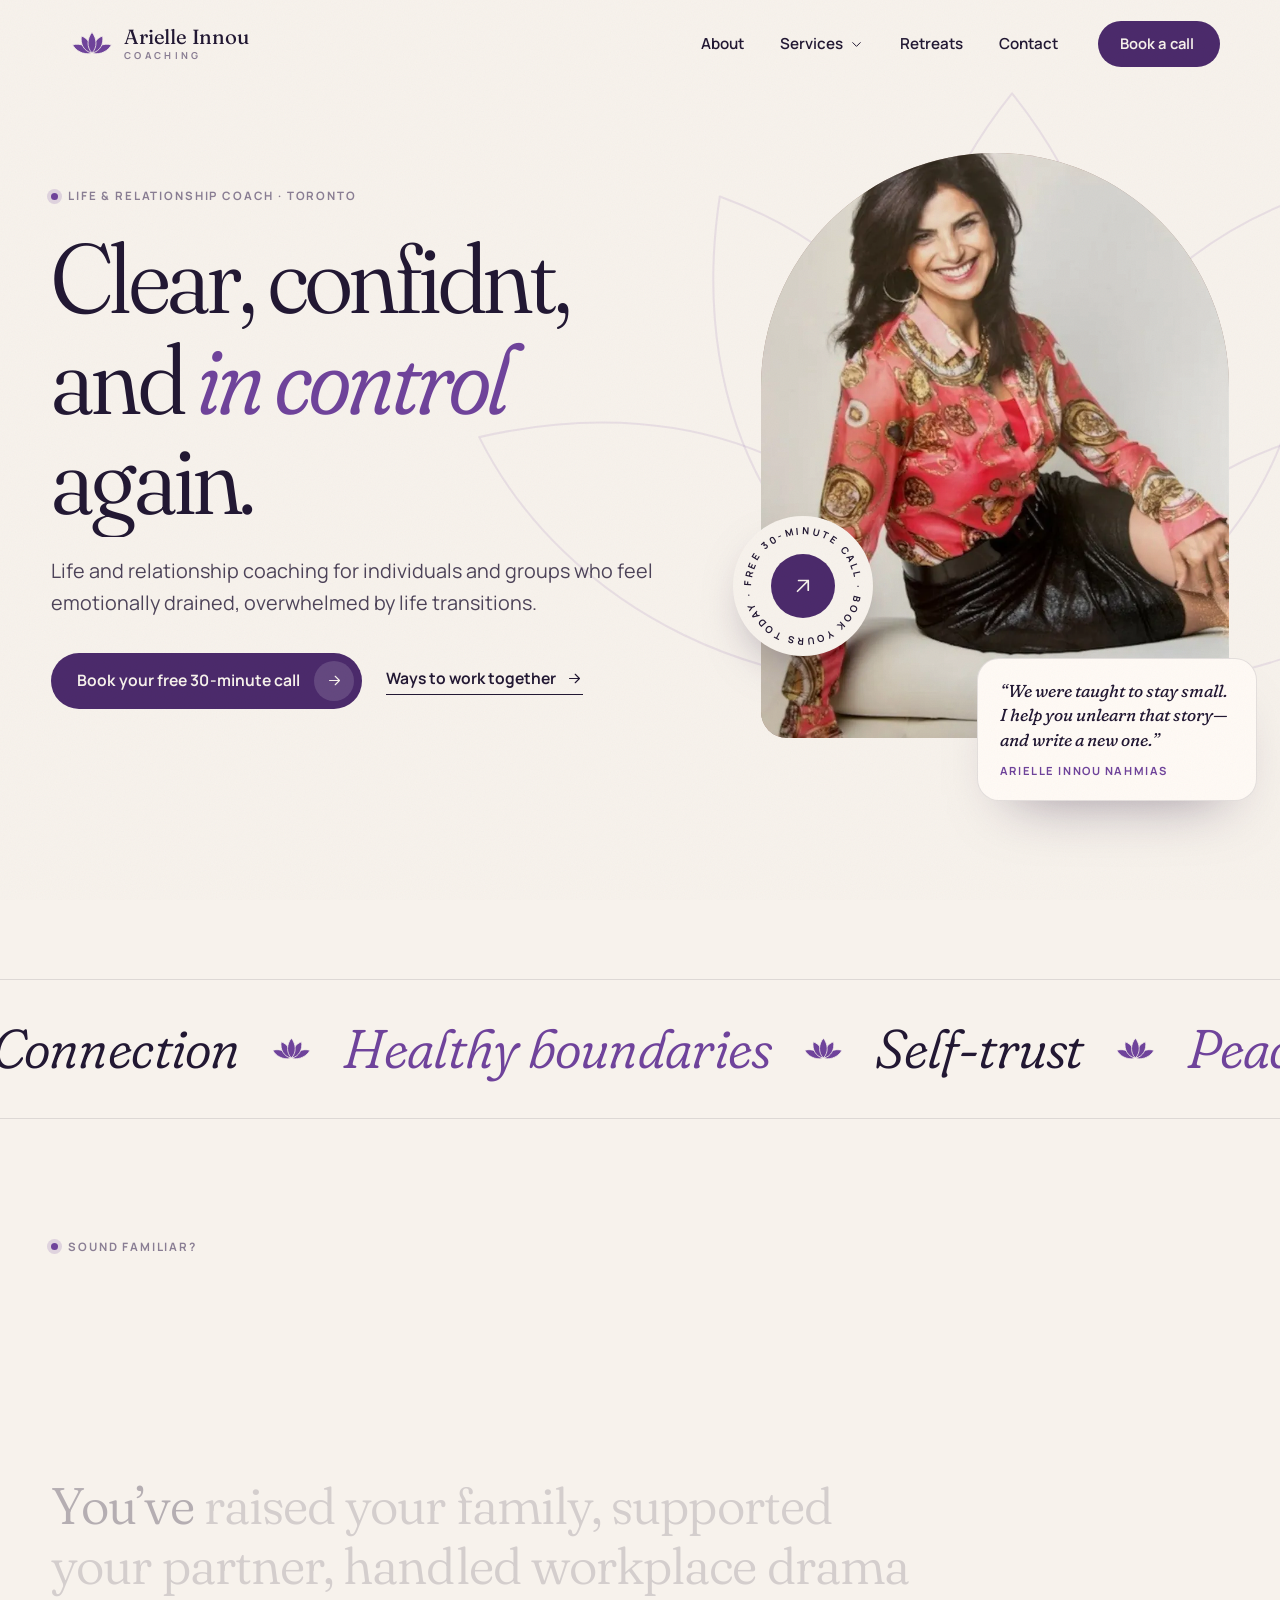
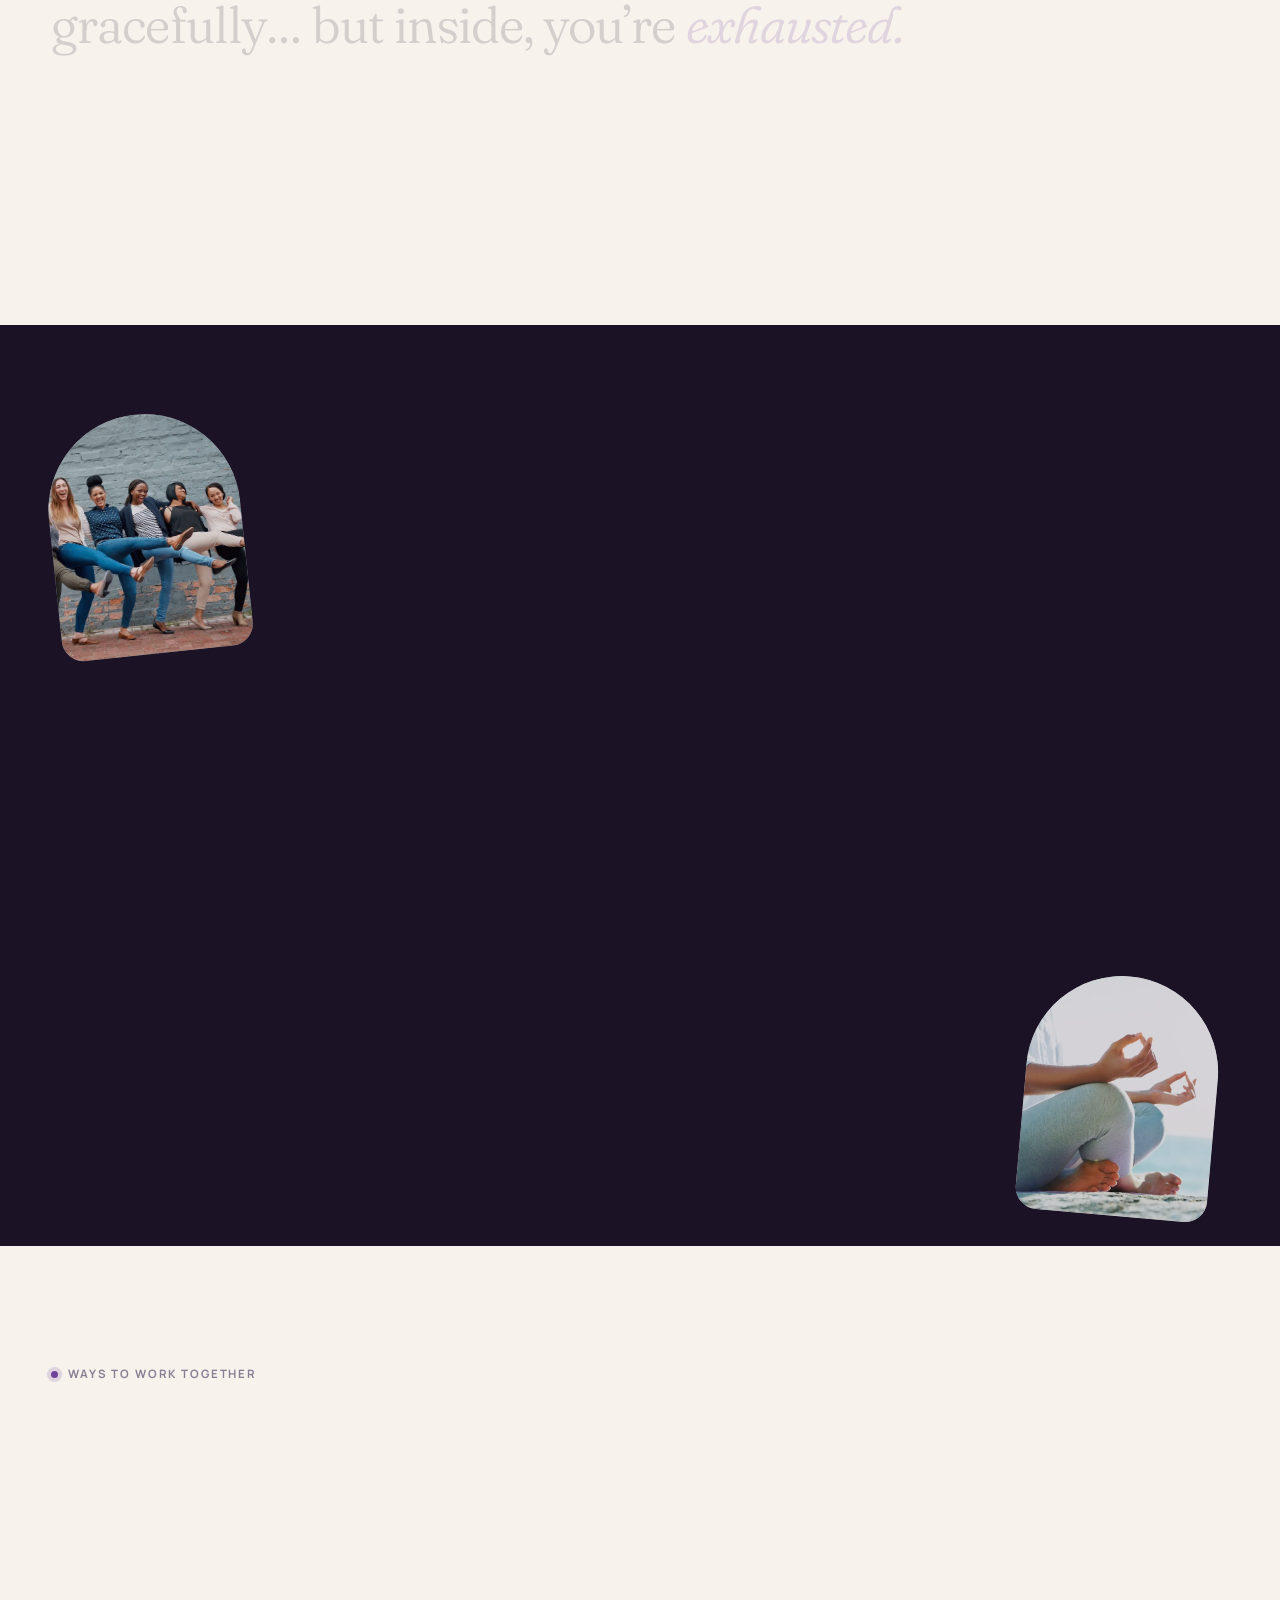
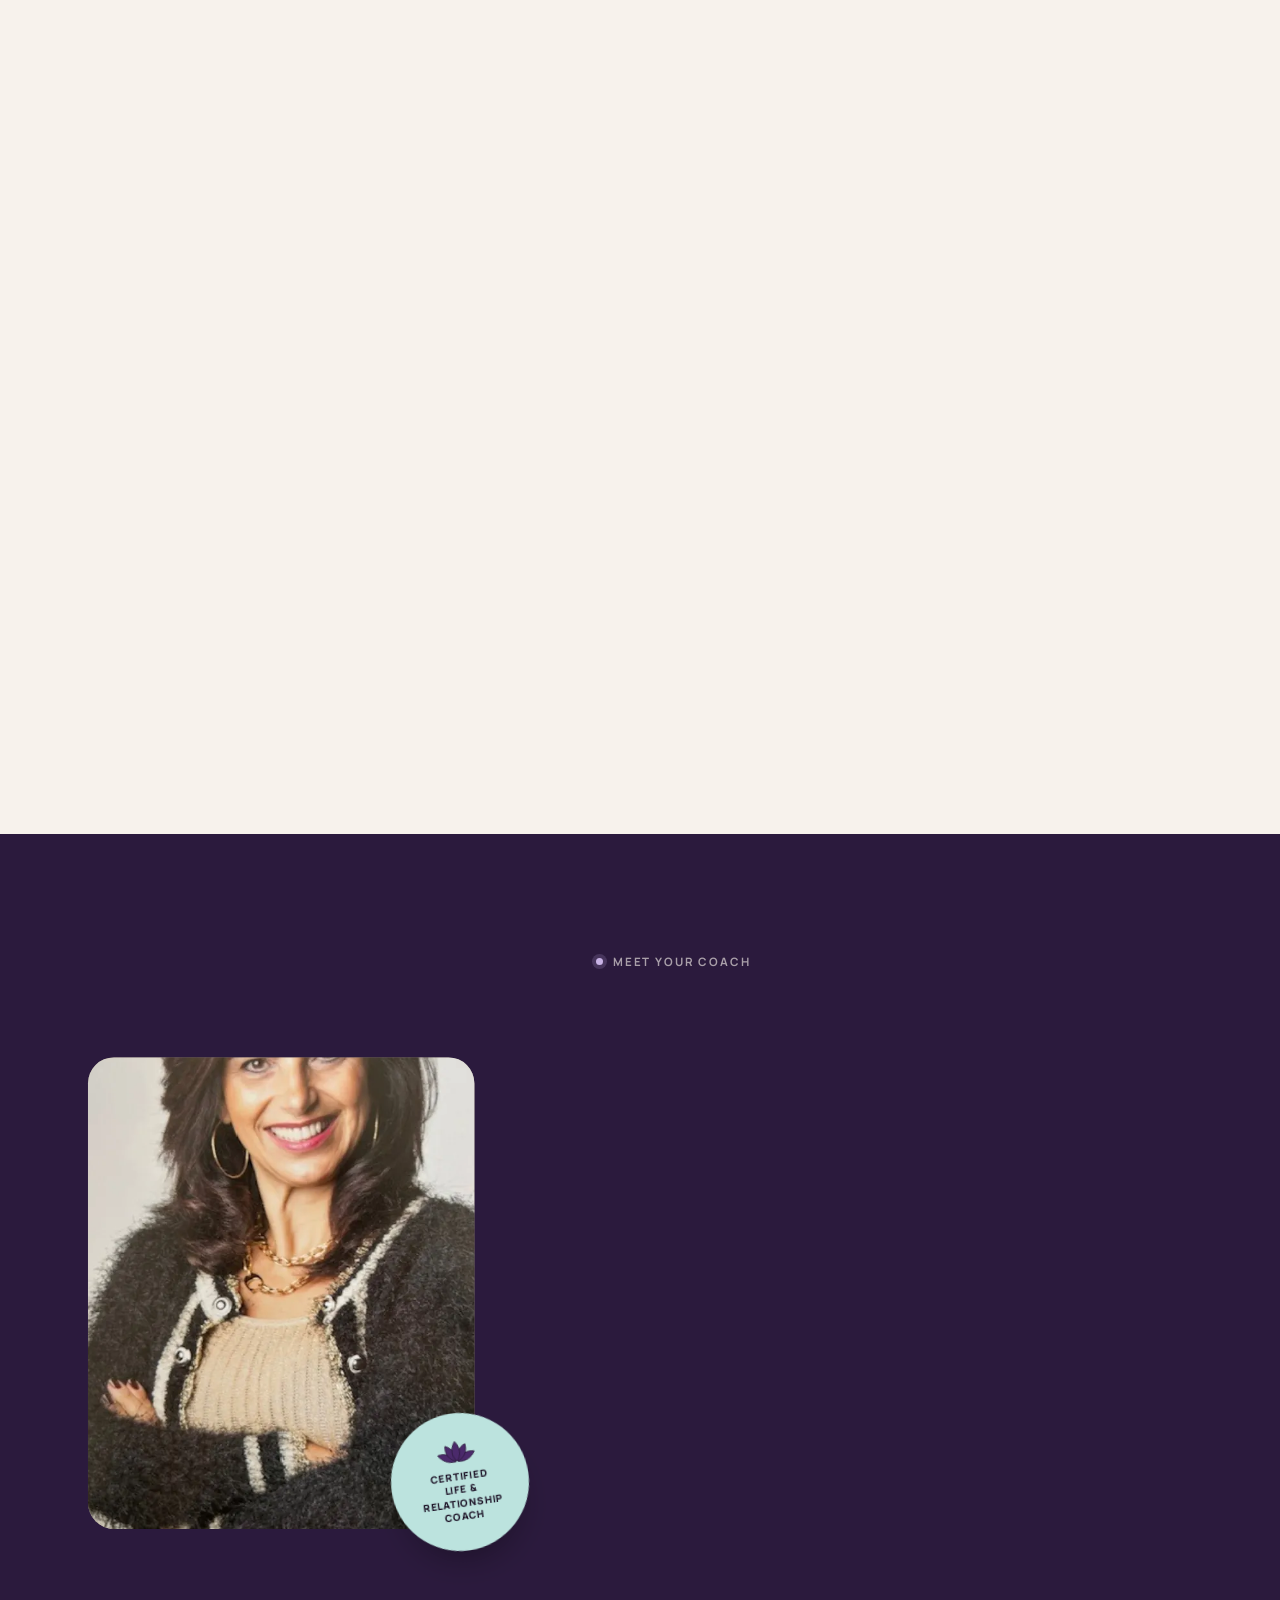
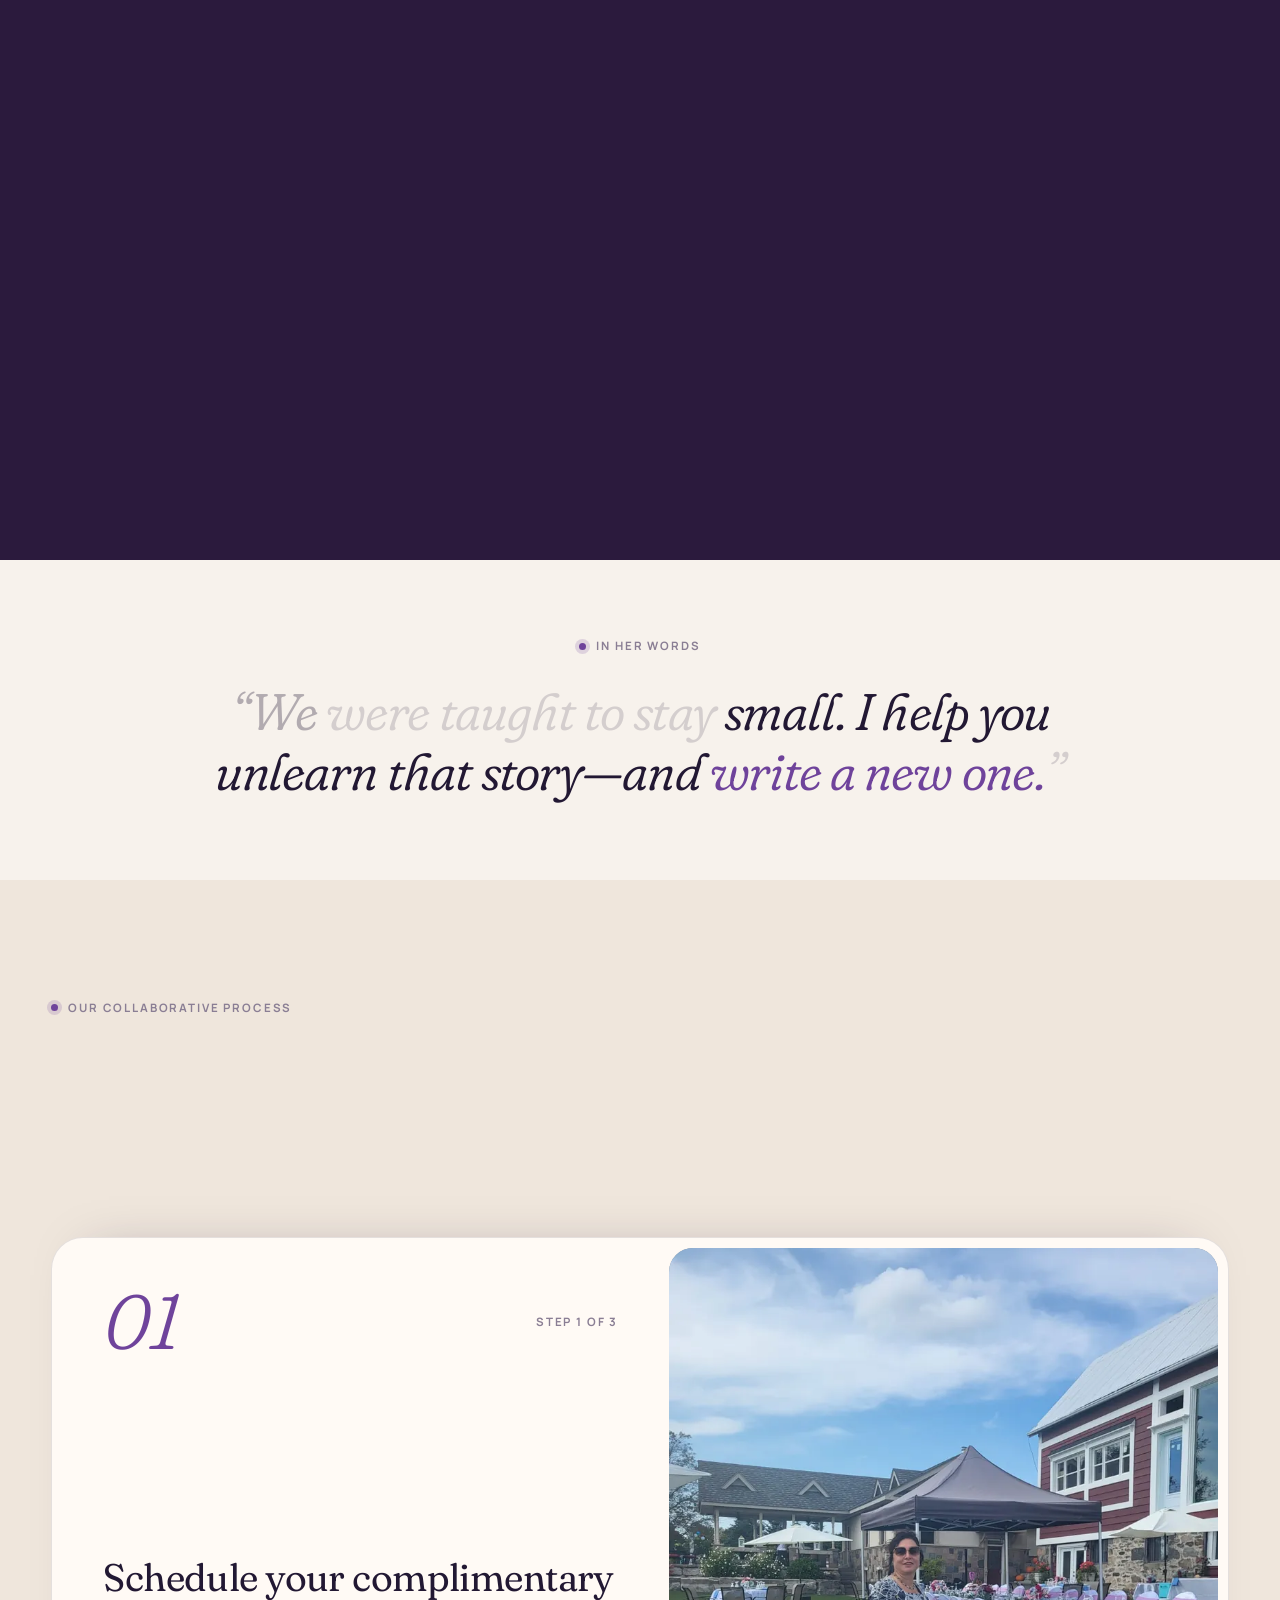
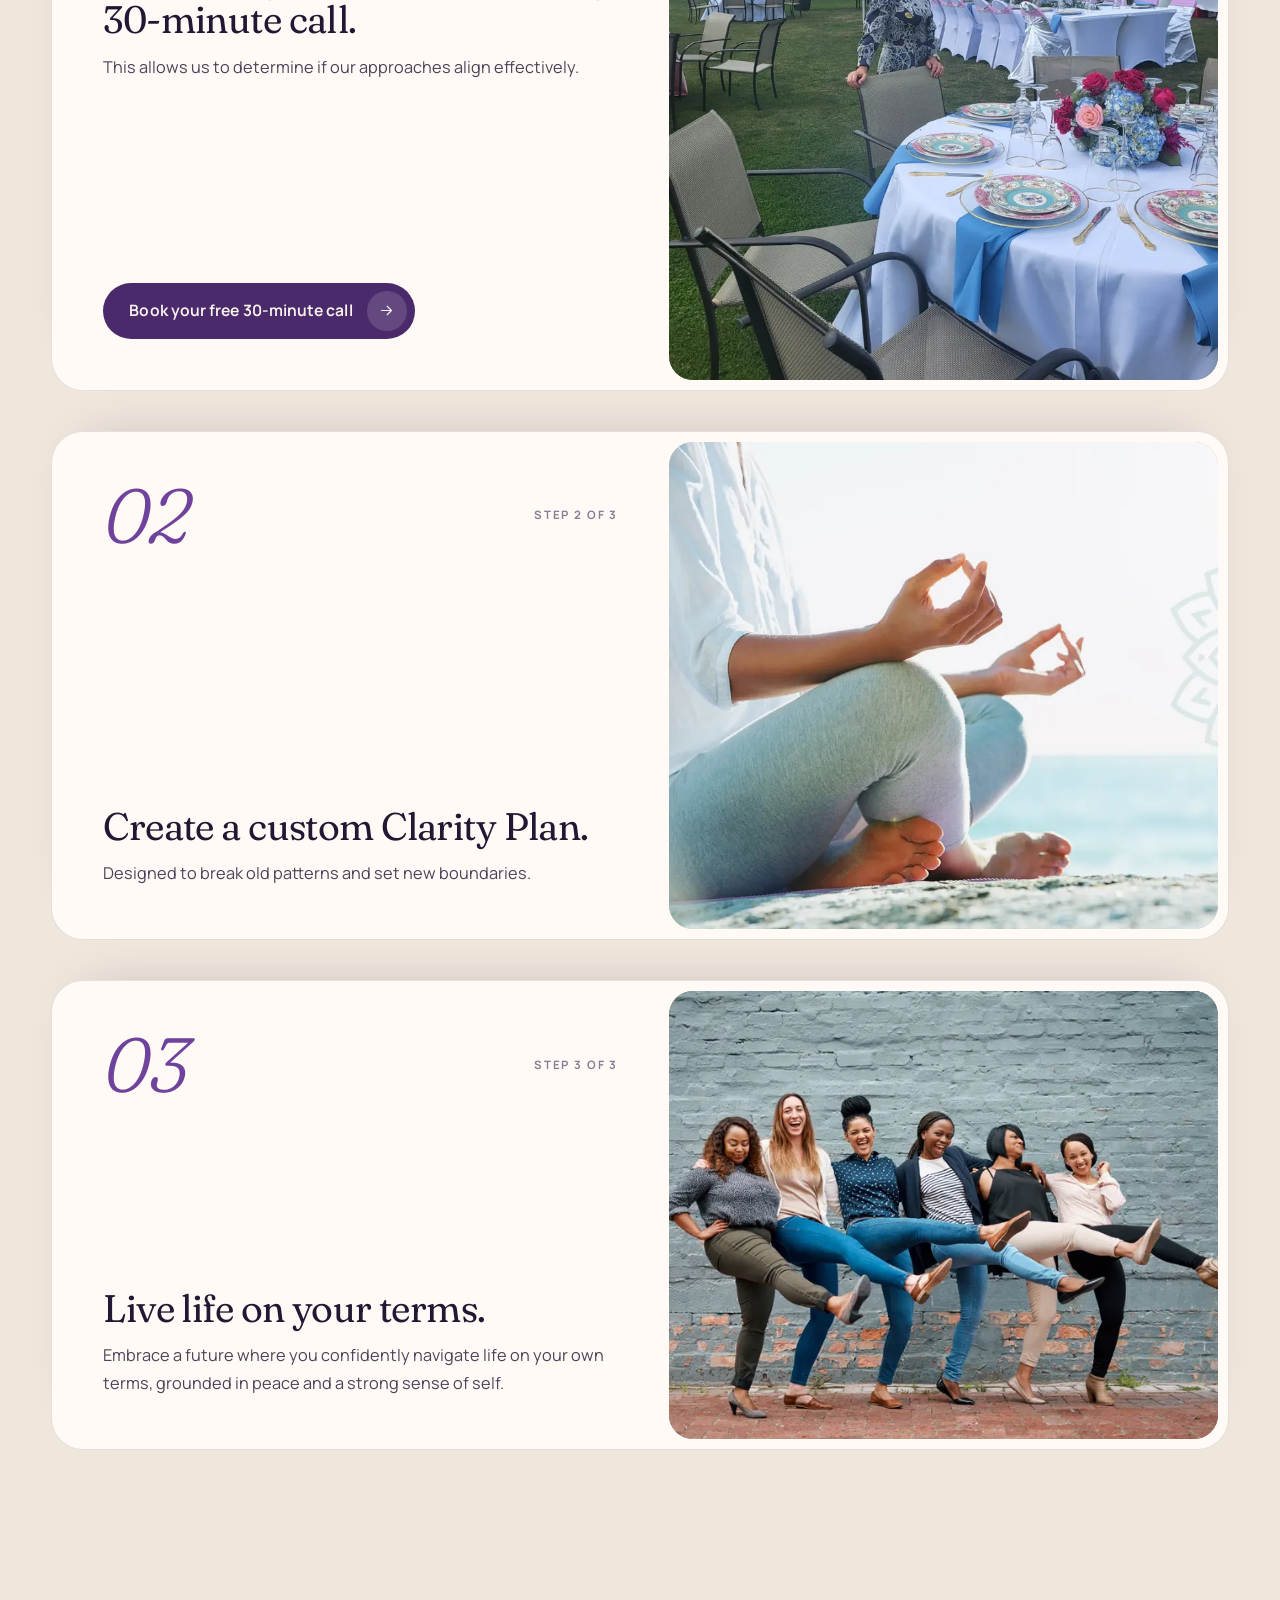
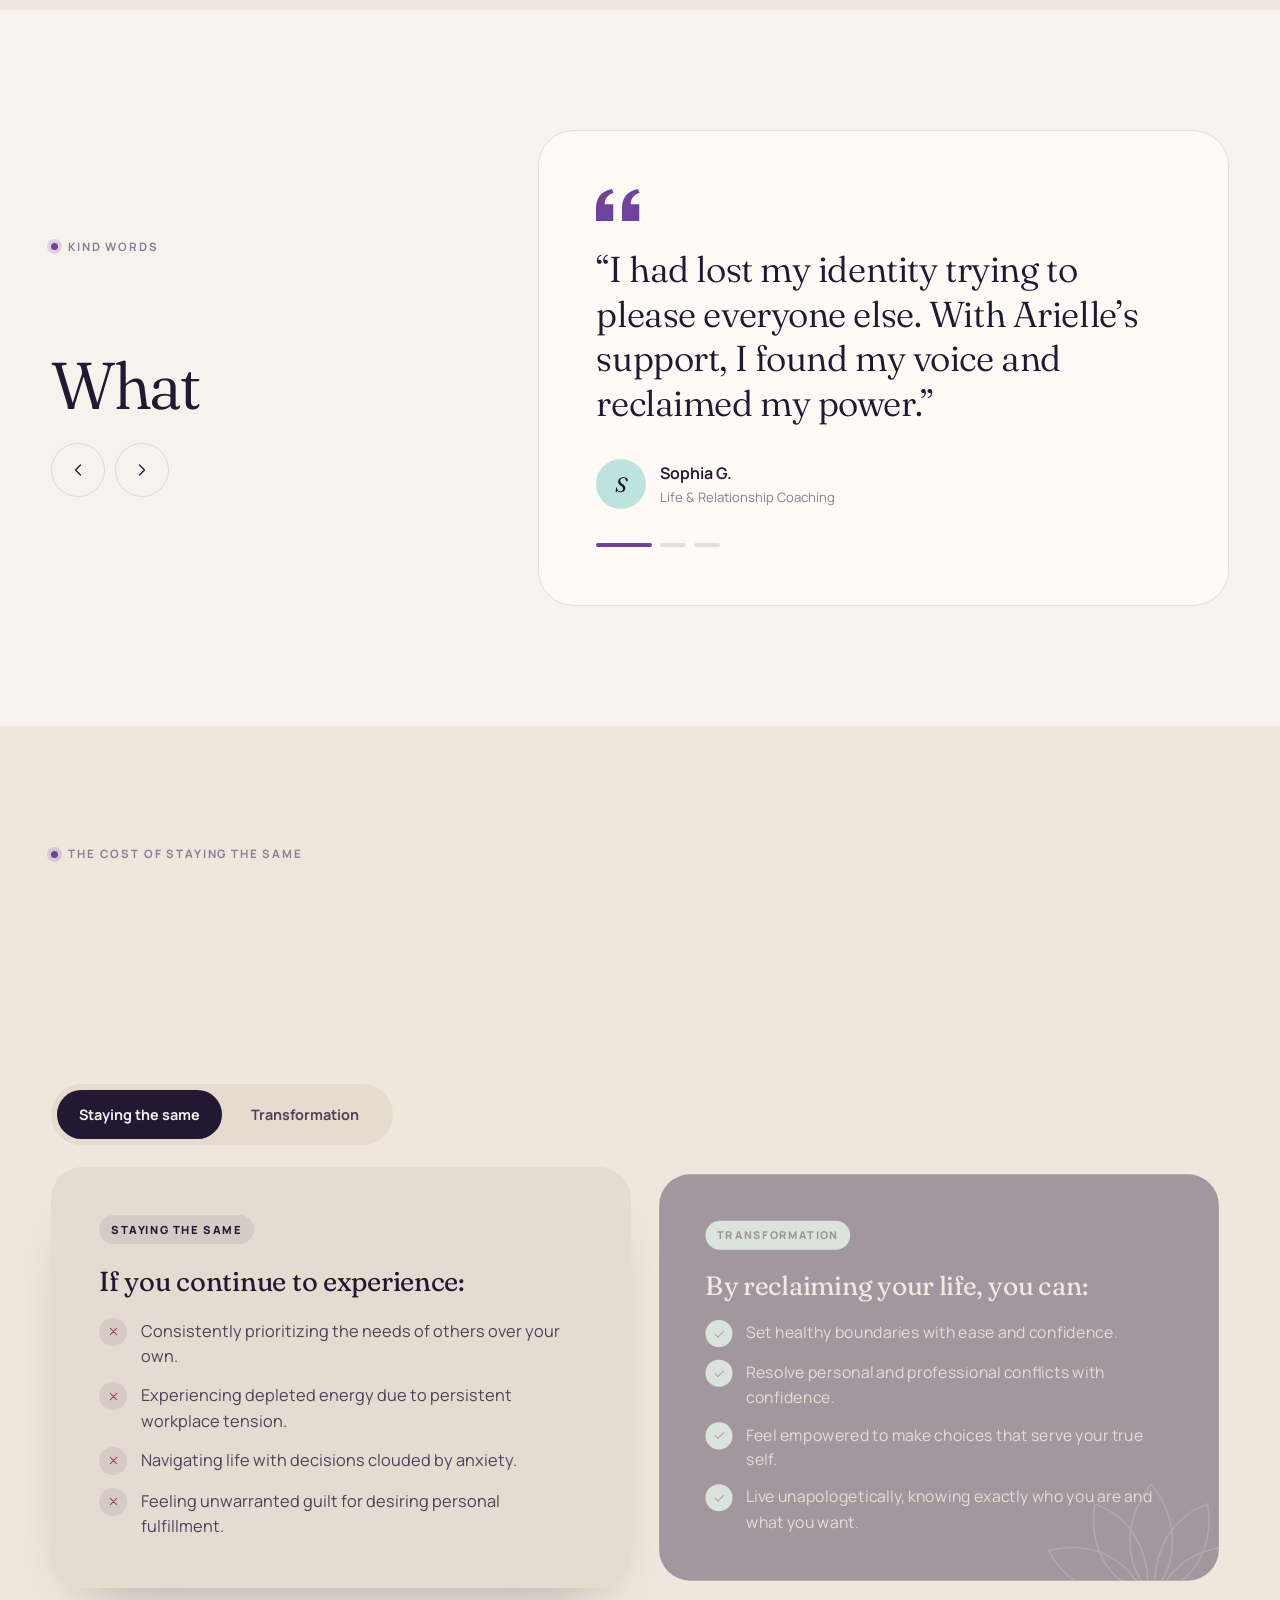
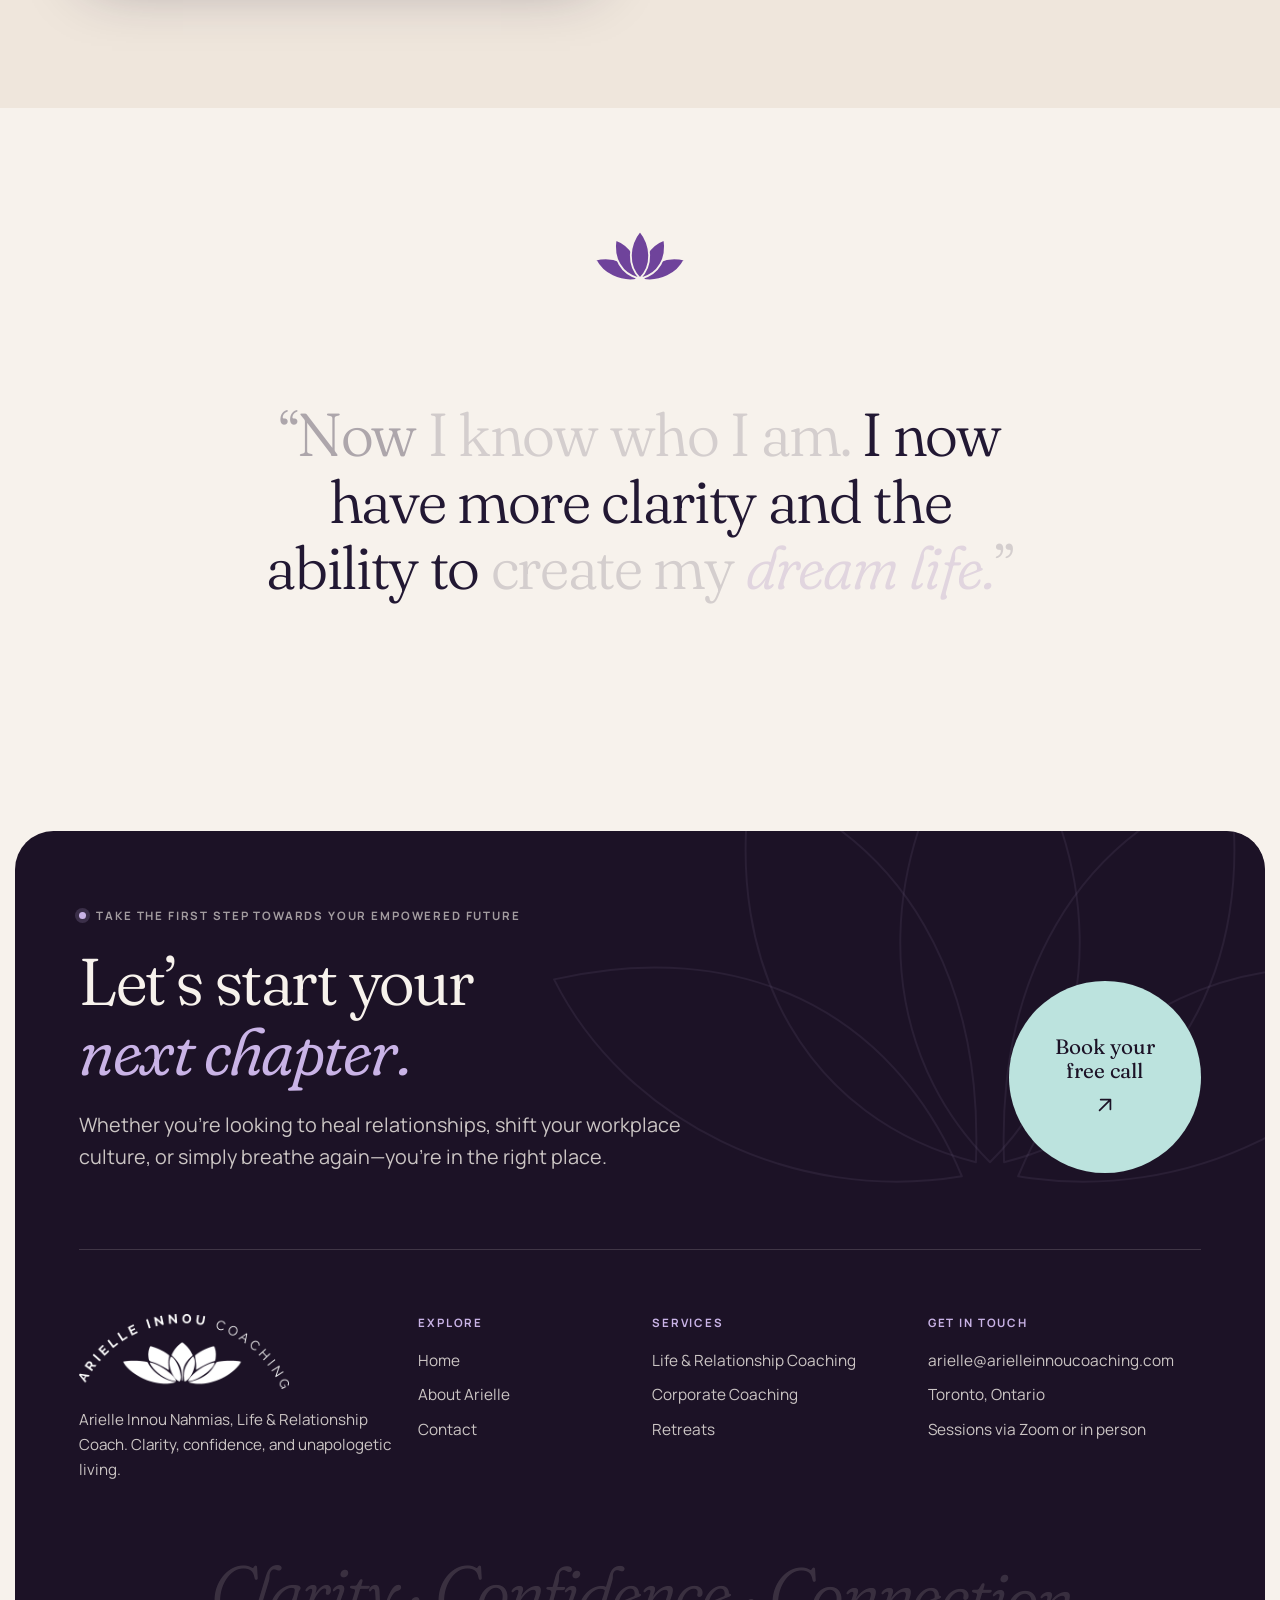
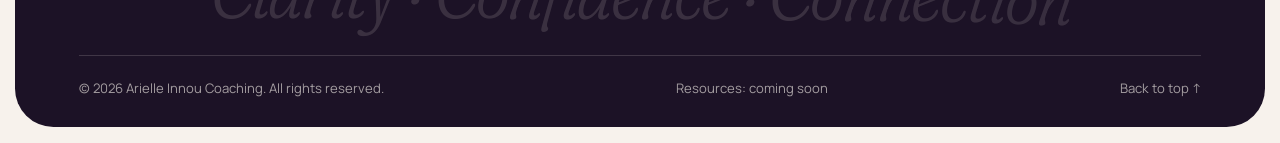
==== commit bec3a289: "Update Home via site editor" ====
--- a/index.html
+++ b/index.html
@@ -1,7 +1,9 @@
 <!doctype html>
 <html lang="en">
+<!-- editor:edited -->
 <head>
 <meta charset="utf-8">
+<meta name="site-version" content="vmvhq7crc">
 <meta name="viewport" content="width=device-width, initial-scale=1, viewport-fit=cover">
 <title>Arielle Innou Coaching — Life & Relationship Coach, Toronto</title>
 <meta name="description" content="Clear, confident, and in control again. Life, relationship and corporate coaching, plus restorative retreats, with certified coach Arielle Innou Nahmias.">
@@ -26,7 +28,7 @@
 <link rel="stylesheet" href="https://fonts.googleapis.com/css2?family=Fraunces:ital,opsz,wght,SOFT@0,9..144,300..600,0..100;1,9..144,300..600,0..100&family=Manrope:wght@400;500;600;700&display=swap">
 <link rel="stylesheet" href="assets/css/styles.css">
 <link rel="stylesheet" href="assets/css/editor-global.css">
-<style id="page-styles"></style>
+<style id="page-styles">#itkig{background-color:#a5897f;}#ir8wq{object-position:40% 14%;}#i0q761{background-color:#7e8385;}#ikmrhj{object-position:50% 40%;}#iwspiw{background-color:#c2c4c3;}#iercwq{object-position:42% 55%;}#i3a2qk{--d:0;}#ik3i9j{background-color:#946d48;}#ize05y{object-position:50% 30%;}#if267u{--d:1;}#imyg9f{background-color:#9c9ea3;}#ifbkyk{object-position:52% 28%;}#ismfyi{--d:2;}#ifeyju{background-color:#a39888;}#iufq08{object-position:50% 46%;}#ig3qiq{background-color:#8d8074;}#i5adsb{object-position:50% 24%;}#iz5gcc{--i:0;}#immc7w{background-color:#7d8d9e;}#iybo14{object-position:38% 42%;}#idofhx{--i:1;}#irv6qz{background-color:#c2c4c3;}#i61t34{object-position:42% 55%;}#iwf7me{--i:2;}#iwjqed{background-color:#7e8385;}#iriavi{object-position:50% 40%;}</style>
 <script>try{var d=document.documentElement;d.classList.add("js");if(sessionStorage.getItem("ai-nav")){d.classList.add("is-entering");sessionStorage.removeItem("ai-nav")}else if(!sessionStorage.getItem("ai-seen")&&!matchMedia("(prefers-reduced-motion: reduce)").matches){d.classList.add("is-loading")}setTimeout(function(){d.classList.remove("is-loading","is-entering")},5000)}catch(e){}</script>
 <script type="application/ld+json">{"@context": "https://schema.org", "@type": "ProfessionalService", "name": "Arielle Innou Coaching", "url": "https://arielleinnoucoaching.codebunny.net/", "image": "https://arielleinnoucoaching.codebunny.net/assets/img/og/home.jpg", "logo": "https://arielleinnoucoaching.codebunny.net/assets/brand/icon-512.png", "description": "Life, relationship and corporate coaching, plus restorative retreats, with Arielle Innou Nahmias in Toronto.", "email": "arielle@arielleinnoucoaching.com", "areaServed": ["Toronto", "Ontario", "Canada"], "address": {"@type": "PostalAddress", "addressLocality": "Toronto", "addressRegion": "ON", "addressCountry": "CA"}, "founder": {"@type": "Person", "name": "Arielle Innou Nahmias", "jobTitle": "Certified Life & Relationship Coach", "email": "mailto:arielle@arielleinnoucoaching.com", "image": "https://arielleinnoucoaching.codebunny.net/assets/img/arielle-portrait-1600.webp", "address": {"@type": "PostalAddress", "addressLocality": "Toronto", "addressRegion": "ON", "addressCountry": "CA"}}}</script>
 </head>
@@ -78,254 +80,7 @@
 <!-- /editor:header -->
 <main id="main">
 <!-- editor:main -->
-
-<section class="hero">
-  <div class="hero__bg" aria-hidden="true"><svg class="lotus hero__lotus" viewBox="0 0 64 40" aria-hidden="true"><path d="M30 36C18 38 6 32 1 22C14 19 25 24 30 36Z"/><path d="M34 36C46 38 58 32 63 22C50 19 39 24 34 36Z"/><path d="M31 35C19 32 13 21 15 8C26 12 31.5 22 31 35Z"/><path d="M33 35C45 32 51 21 49 8C38 12 32.5 22 33 35Z"/><path d="M32 35C23 26 24 12 32 2C40 12 41 26 32 35Z"/></svg></div>
-  <div class="container hero__grid">
-    <div class="hero__copy">
-      <span class="label label--dot reveal">Life &amp; Relationship Coach · Toronto</span>
-      <h1 class="display hero__title" data-lines>Clear, confident,<br>and <em>in control</em><br>again.</h1>
-      <p class="lede reveal">Life and relationship coaching for individuals and groups who feel emotionally drained, overwhelmed by life transitions.</p>
-      <div class="actions reveal"><a class="btn btn--primary" href="contact.html"><span class="btn__text">Book your free 30-minute call</span><span class="btn__icon"><svg viewBox="0 0 24 24" fill="none" stroke="currentColor" stroke-width="1.6" stroke-linecap="round" stroke-linejoin="round" aria-hidden="true"><path d="M5 12h14M13 6l6 6-6 6"/></svg></span></a><a class="link" href="#services">Ways to work together <svg viewBox="0 0 24 24" fill="none" stroke="currentColor" stroke-width="1.6" stroke-linecap="round" stroke-linejoin="round" aria-hidden="true"><path d="M5 12h14M13 6l6 6-6 6"/></svg></a></div>
-    </div>
-    <div class="hero__visual">
-      <div class="hero__halo" aria-hidden="true"></div>
-      <div class="media arch hero__photo reveal-img" style="background-color:#a5897f"><img src="assets/img/arielle-seated-1600.webp" srcset="assets/img/arielle-seated-800.webp 800w, assets/img/arielle-seated-1600.webp 1030w" sizes="(min-width: 900px) 40vw, 86vw" width="1030" height="1356" alt="Arielle Innou Nahmias, smiling, seated in a red silk blouse" decoding="async" fetchpriority="high" style="object-position:40% 14%"></div>
-      <a class="badge" href="contact.html" aria-label="Book your free 30-minute call" data-cursor="Book">
-        <svg class="badge__ring" viewBox="0 0 120 120" aria-hidden="true"><defs><path id="badge-path" d="M60 60m-47 0a47 47 0 1 1 94 0a47 47 0 1 1-94 0"/></defs><text><textPath href="#badge-path" textLength="290" lengthAdjust="spacing">Free 30-minute call · Book yours today ·</textPath></text></svg>
-        <span class="badge__core"><svg viewBox="0 0 24 24" fill="none" stroke="currentColor" stroke-width="1.6" stroke-linecap="round" stroke-linejoin="round" aria-hidden="true"><path d="M7 17L17 7M8 7h9v9"/></svg></span>
-      </a>
-      <figure class="hero__note reveal">
-        <blockquote>“We were taught to stay small. I help you unlearn that story—and write a new one.”</blockquote>
-        <figcaption>Arielle Innou Nahmias</figcaption>
-      </figure>
-    </div>
-  </div>
-  <div class="container">
-    <ul class="pillars reveal" aria-label="Clarity, confidence, connection">
-      <li><small>01</small>Clarity</li><li><small>02</small>Confidence</li><li><small>03</small>Connection</li>
-    </ul>
-  </div>
-</section>
-<div class="marquee " aria-hidden="true"><div class="marquee__track"><span>Clarity</span><svg class="lotus marquee__mark" viewBox="0 0 64 40" aria-hidden="true"><path d="M30 36C18 38 6 32 1 22C14 19 25 24 30 36Z"/><path d="M34 36C46 38 58 32 63 22C50 19 39 24 34 36Z"/><path d="M31 35C19 32 13 21 15 8C26 12 31.5 22 31 35Z"/><path d="M33 35C45 32 51 21 49 8C38 12 32.5 22 33 35Z"/><path d="M32 35C23 26 24 12 32 2C40 12 41 26 32 35Z"/></svg><span>Confidence</span><svg class="lotus marquee__mark" viewBox="0 0 64 40" aria-hidden="true"><path d="M30 36C18 38 6 32 1 22C14 19 25 24 30 36Z"/><path d="M34 36C46 38 58 32 63 22C50 19 39 24 34 36Z"/><path d="M31 35C19 32 13 21 15 8C26 12 31.5 22 31 35Z"/><path d="M33 35C45 32 51 21 49 8C38 12 32.5 22 33 35Z"/><path d="M32 35C23 26 24 12 32 2C40 12 41 26 32 35Z"/></svg><span>Connection</span><svg class="lotus marquee__mark" viewBox="0 0 64 40" aria-hidden="true"><path d="M30 36C18 38 6 32 1 22C14 19 25 24 30 36Z"/><path d="M34 36C46 38 58 32 63 22C50 19 39 24 34 36Z"/><path d="M31 35C19 32 13 21 15 8C26 12 31.5 22 31 35Z"/><path d="M33 35C45 32 51 21 49 8C38 12 32.5 22 33 35Z"/><path d="M32 35C23 26 24 12 32 2C40 12 41 26 32 35Z"/></svg><span>Healthy boundaries</span><svg class="lotus marquee__mark" viewBox="0 0 64 40" aria-hidden="true"><path d="M30 36C18 38 6 32 1 22C14 19 25 24 30 36Z"/><path d="M34 36C46 38 58 32 63 22C50 19 39 24 34 36Z"/><path d="M31 35C19 32 13 21 15 8C26 12 31.5 22 31 35Z"/><path d="M33 35C45 32 51 21 49 8C38 12 32.5 22 33 35Z"/><path d="M32 35C23 26 24 12 32 2C40 12 41 26 32 35Z"/></svg><span>Self-trust</span><svg class="lotus marquee__mark" viewBox="0 0 64 40" aria-hidden="true"><path d="M30 36C18 38 6 32 1 22C14 19 25 24 30 36Z"/><path d="M34 36C46 38 58 32 63 22C50 19 39 24 34 36Z"/><path d="M31 35C19 32 13 21 15 8C26 12 31.5 22 31 35Z"/><path d="M33 35C45 32 51 21 49 8C38 12 32.5 22 33 35Z"/><path d="M32 35C23 26 24 12 32 2C40 12 41 26 32 35Z"/></svg><span>Peace</span><svg class="lotus marquee__mark" viewBox="0 0 64 40" aria-hidden="true"><path d="M30 36C18 38 6 32 1 22C14 19 25 24 30 36Z"/><path d="M34 36C46 38 58 32 63 22C50 19 39 24 34 36Z"/><path d="M31 35C19 32 13 21 15 8C26 12 31.5 22 31 35Z"/><path d="M33 35C45 32 51 21 49 8C38 12 32.5 22 33 35Z"/><path d="M32 35C23 26 24 12 32 2C40 12 41 26 32 35Z"/></svg><span>Unapologetic living</span><svg class="lotus marquee__mark" viewBox="0 0 64 40" aria-hidden="true"><path d="M30 36C18 38 6 32 1 22C14 19 25 24 30 36Z"/><path d="M34 36C46 38 58 32 63 22C50 19 39 24 34 36Z"/><path d="M31 35C19 32 13 21 15 8C26 12 31.5 22 31 35Z"/><path d="M33 35C45 32 51 21 49 8C38 12 32.5 22 33 35Z"/><path d="M32 35C23 26 24 12 32 2C40 12 41 26 32 35Z"/></svg><span>Clarity</span><svg class="lotus marquee__mark" viewBox="0 0 64 40" aria-hidden="true"><path d="M30 36C18 38 6 32 1 22C14 19 25 24 30 36Z"/><path d="M34 36C46 38 58 32 63 22C50 19 39 24 34 36Z"/><path d="M31 35C19 32 13 21 15 8C26 12 31.5 22 31 35Z"/><path d="M33 35C45 32 51 21 49 8C38 12 32.5 22 33 35Z"/><path d="M32 35C23 26 24 12 32 2C40 12 41 26 32 35Z"/></svg><span>Confidence</span><svg class="lotus marquee__mark" viewBox="0 0 64 40" aria-hidden="true"><path d="M30 36C18 38 6 32 1 22C14 19 25 24 30 36Z"/><path d="M34 36C46 38 58 32 63 22C50 19 39 24 34 36Z"/><path d="M31 35C19 32 13 21 15 8C26 12 31.5 22 31 35Z"/><path d="M33 35C45 32 51 21 49 8C38 12 32.5 22 33 35Z"/><path d="M32 35C23 26 24 12 32 2C40 12 41 26 32 35Z"/></svg><span>Connection</span><svg class="lotus marquee__mark" viewBox="0 0 64 40" aria-hidden="true"><path d="M30 36C18 38 6 32 1 22C14 19 25 24 30 36Z"/><path d="M34 36C46 38 58 32 63 22C50 19 39 24 34 36Z"/><path d="M31 35C19 32 13 21 15 8C26 12 31.5 22 31 35Z"/><path d="M33 35C45 32 51 21 49 8C38 12 32.5 22 33 35Z"/><path d="M32 35C23 26 24 12 32 2C40 12 41 26 32 35Z"/></svg><span>Healthy boundaries</span><svg class="lotus marquee__mark" viewBox="0 0 64 40" aria-hidden="true"><path d="M30 36C18 38 6 32 1 22C14 19 25 24 30 36Z"/><path d="M34 36C46 38 58 32 63 22C50 19 39 24 34 36Z"/><path d="M31 35C19 32 13 21 15 8C26 12 31.5 22 31 35Z"/><path d="M33 35C45 32 51 21 49 8C38 12 32.5 22 33 35Z"/><path d="M32 35C23 26 24 12 32 2C40 12 41 26 32 35Z"/></svg><span>Self-trust</span><svg class="lotus marquee__mark" viewBox="0 0 64 40" aria-hidden="true"><path d="M30 36C18 38 6 32 1 22C14 19 25 24 30 36Z"/><path d="M34 36C46 38 58 32 63 22C50 19 39 24 34 36Z"/><path d="M31 35C19 32 13 21 15 8C26 12 31.5 22 31 35Z"/><path d="M33 35C45 32 51 21 49 8C38 12 32.5 22 33 35Z"/><path d="M32 35C23 26 24 12 32 2C40 12 41 26 32 35Z"/></svg><span>Peace</span><svg class="lotus marquee__mark" viewBox="0 0 64 40" aria-hidden="true"><path d="M30 36C18 38 6 32 1 22C14 19 25 24 30 36Z"/><path d="M34 36C46 38 58 32 63 22C50 19 39 24 34 36Z"/><path d="M31 35C19 32 13 21 15 8C26 12 31.5 22 31 35Z"/><path d="M33 35C45 32 51 21 49 8C38 12 32.5 22 33 35Z"/><path d="M32 35C23 26 24 12 32 2C40 12 41 26 32 35Z"/></svg><span>Unapologetic living</span><svg class="lotus marquee__mark" viewBox="0 0 64 40" aria-hidden="true"><path d="M30 36C18 38 6 32 1 22C14 19 25 24 30 36Z"/><path d="M34 36C46 38 58 32 63 22C50 19 39 24 34 36Z"/><path d="M31 35C19 32 13 21 15 8C26 12 31.5 22 31 35Z"/><path d="M33 35C45 32 51 21 49 8C38 12 32.5 22 33 35Z"/><path d="M32 35C23 26 24 12 32 2C40 12 41 26 32 35Z"/></svg></div></div>
-
-<section class="section" id="story">
-  <div class="container">
-    
-    <div class="head head--split">
-      <div class="head__title"><span class="label label--dot">Sound familiar?</span>
-      <h2 class="h-xl" data-lines>It’s not too late to find out<br>who you <em>really</em> are.</h2></div>
-      <p class="lede reveal">And learn to live life on your terms.</p>
-    </div>
-    <p class="statement mt-xl" data-scrub-words>You’ve raised your family, supported your partner, handled workplace drama gracefully… but inside, you’re <em>exhausted.</em></p>
-    <div class="cols-2 mt-xl">
-      <p class="body reveal">You’ve been in a routine, but you’re feeling a void. And despite your best efforts—self-help books, late-night journaling—you still feel unheard, unfulfilled, and unsure how to move forward.</p>
-      <p class="body reveal">The relationships around you—at home, with friends, at work, and even with yourself—feel strained or confusing. Toxic relationships take a toll and drain you of all your energy.</p>
-    </div>
-  </div>
-</section>
-
-<section class="section section--night question">
-  <div class="question__float question__float--a" aria-hidden="true"><div class="media arch" style="background-color:#7e8385"><img src="assets/img/women-joy-1600.webp" srcset="assets/img/women-joy-800.webp 800w, assets/img/women-joy-1600.webp 1600w" sizes="20vw" width="1600" height="1067" alt="" role="presentation" loading="lazy" decoding="async" style="object-position:50% 40%"></div></div>
-  <div class="question__float question__float--b" aria-hidden="true"><div class="media arch" style="background-color:#c2c4c3"><img src="assets/img/meditation-1600.webp" srcset="assets/img/meditation-800.webp 800w, assets/img/meditation-1600.webp 1600w" sizes="18vw" width="1600" height="1423" alt="" role="presentation" loading="lazy" decoding="async" style="object-position:42% 55%"></div></div>
-  <div class="container question__inner">
-    <p class="label label--light reveal">And maybe the hardest question of all is quietly echoing in the back of your mind</p>
-    <p class="question__q" data-lines>“Who am<br><em>I now?”</em></p>
-    <p class="lede reveal">You’ve given so much to others. And all that negative energy is pulling you down.</p>
-    <div class="question__nots">
-      <p class="question__not reveal">You’re not broken.</p>
-      <p class="question__not reveal">You’re not lost.</p>
-    </div>
-    <p class="h-md question__chapter reveal">You’re just in a new chapter, and you haven’t had the tools, space, or support to rediscover <em>you.</em></p>
-    <div class="actions actions--center reveal"><a class="btn btn--light" href="contact.html"><span class="btn__text">Book your free 30-minute call</span><span class="btn__icon"><svg viewBox="0 0 24 24" fill="none" stroke="currentColor" stroke-width="1.6" stroke-linecap="round" stroke-linejoin="round" aria-hidden="true"><path d="M5 12h14M13 6l6 6-6 6"/></svg></span></a></div>
-  </div>
-</section>
-
-<section class="section" id="services">
-  <div class="container">
-    
-    <div class="head head--split">
-      <div class="head__title"><span class="label label--dot">Ways to work together</span>
-      <h2 class="h-xl" data-lines>It’s time to make yourself<br>a priority, <em>without the guilt.</em></h2></div>
-      <p class="lede reveal">Private coaching, team coaching and restorative retreats, each grounded in the same belief: transformative change begins within.</p>
-    </div>
-    <div class="svc-grid">
-        <a class="svc-card reveal" href="life-relationship-coaching.html" data-cursor="Explore" style="--d:0">
-          <div class="media svc-card__media" style="background-color:#946d48"><img src="assets/img/new-chapter-1600.webp" srcset="assets/img/new-chapter-800.webp 800w, assets/img/new-chapter-1600.webp 1500w" sizes="(min-width: 1024px) 31vw, (min-width: 700px) 50vw, 92vw" width="1500" height="2200" alt="A woman laughing as she reads a message on her phone" loading="lazy" decoding="async" style="object-position:50% 30%"></div>
-          <div class="svc-card__body">
-            <div class="svc-card__top"><span class="svc-card__num">01</span><span class="pill">For individuals</span></div>
-            <h3 class="h-lg">Life &amp; Relationship <em>Coaching</em></h3>
-            <p>1:1 coaching for women in transition: reclaim your identity, rewrite old stories, and build boundaries that protect your peace.</p>
-            <span class="svc-card__go">Explore <svg viewBox="0 0 24 24" fill="none" stroke="currentColor" stroke-width="1.6" stroke-linecap="round" stroke-linejoin="round" aria-hidden="true"><path d="M5 12h14M13 6l6 6-6 6"/></svg></span>
-          </div>
-        </a>
-        <a class="svc-card reveal" href="corporate-coaching.html" data-cursor="Explore" style="--d:1">
-          <div class="media svc-card__media" style="background-color:#9c9ea3"><img src="assets/img/leaders-1600.webp" srcset="assets/img/leaders-800.webp 800w, assets/img/leaders-1600.webp 1600w" sizes="(min-width: 1024px) 31vw, (min-width: 700px) 50vw, 92vw" width="1600" height="1067" alt="Three smiling professional women at a meeting table" loading="lazy" decoding="async" style="object-position:52% 28%"></div>
-          <div class="svc-card__body">
-            <div class="svc-card__top"><span class="svc-card__num">02</span><span class="pill">For leaders &amp; teams</span></div>
-            <h3 class="h-lg">Corporate <em>Coaching</em></h3>
-            <p>Empowered teams. Clear communication. A workplace that works, for dental offices, healthcare providers and growing businesses.</p>
-            <span class="svc-card__go">Explore <svg viewBox="0 0 24 24" fill="none" stroke="currentColor" stroke-width="1.6" stroke-linecap="round" stroke-linejoin="round" aria-hidden="true"><path d="M5 12h14M13 6l6 6-6 6"/></svg></span>
-          </div>
-        </a>
-        <a class="svc-card reveal" href="retreats.html" data-cursor="Explore" style="--d:2">
-          <div class="media svc-card__media" style="background-color:#a39888"><img src="assets/img/sisterhood-1600.webp" srcset="assets/img/sisterhood-800.webp 800w, assets/img/sisterhood-1600.webp 1600w" sizes="(min-width: 1024px) 31vw, (min-width: 700px) 50vw, 92vw" width="1600" height="1067" alt="Women in flowing dresses with arms around each other, facing the landscape" loading="lazy" decoding="async" style="object-position:50% 46%"></div>
-          <div class="svc-card__body">
-            <div class="svc-card__top"><span class="svc-card__num">03</span><span class="pill">For individuals &amp; groups</span></div>
-            <h3 class="h-lg">Transformative <em>Retreats</em></h3>
-            <p>Step away from the demands of daily life into a safe, nurturing sanctuary in the Ontario countryside.</p>
-            <span class="svc-card__go">Explore <svg viewBox="0 0 24 24" fill="none" stroke="currentColor" stroke-width="1.6" stroke-linecap="round" stroke-linejoin="round" aria-hidden="true"><path d="M5 12h14M13 6l6 6-6 6"/></svg></span>
-          </div>
-        </a>
-    </div>
-  </div>
-</section>
-
-<section class="section section--plum meet">
-  <div class="container meet__grid">
-    <div class="meet__visual">
-      <div class="media arch reveal-img" style="background-color:#8d8074"><img src="assets/img/arielle-portrait-1600.webp" srcset="assets/img/arielle-portrait-800.webp 800w, assets/img/arielle-portrait-1600.webp 922w" sizes="(min-width: 900px) 38vw, 90vw" width="922" height="1232" alt="Arielle Innou Nahmias with her arms crossed, smiling" loading="lazy" decoding="async" style="object-position:50% 24%"></div>
-      <div class="meet__seal" aria-hidden="true"><svg class="lotus meet__seal-lotus" viewBox="0 0 64 40" aria-hidden="true"><path d="M30 36C18 38 6 32 1 22C14 19 25 24 30 36Z"/><path d="M34 36C46 38 58 32 63 22C50 19 39 24 34 36Z"/><path d="M31 35C19 32 13 21 15 8C26 12 31.5 22 31 35Z"/><path d="M33 35C45 32 51 21 49 8C38 12 32.5 22 33 35Z"/><path d="M32 35C23 26 24 12 32 2C40 12 41 26 32 35Z"/></svg><span>Certified<br>Life &amp; Relationship<br>Coach</span></div>
-    </div>
-    <div class="meet__copy">
-      <span class="label label--dot label--light">Meet your coach</span>
-      <h2 class="h-xl" data-lines>Meet Arielle<br><em>Innou Nahmias.</em></h2>
-      <ul class="chips reveal"><li>Certified Life &amp; Relationship Coach</li><li>Empath</li><li>Multilingual</li><li>Woman who’s walked your path</li></ul>
-      <p class="lede reveal">I know what feeling invisible, stuck, and misunderstood is like. I’ve been there—navigating identity, expectations, and survival in a world that didn’t always make space for me.</p>
-      <div class="hats reveal">
-        <p class="label label--light">I’ve worn many hats</p>
-        <ol class="hats__list"><li>Fashion designer</li><li>Real estate agent</li><li>Corporate leader</li><li>25 years in dental: manager, marketing expert &amp; HR coordinator</li></ol>
-      </div>
-      <p class="body reveal">Along the way, I’ve worked with people from all walks of life. That diversity has deepened my empathy, sharpened my intuition, and reinforced one truth again and again:</p>
-      <p class="meet__truth reveal">We were not taught to put our needs first. <em>But we can learn.</em></p>
-      <p class="body reveal">I learned the language of people—the unspoken conflicts, the cultural nuances, the unhealed patterns that shape how we show up in the world. I became a certified life and relationship coach—not because I had all the answers, but because I had finally found the clarity to guide others toward their own.</p>
-      <div class="actions reveal"><a class="btn btn--light" href="about.html"><span class="btn__text">Read Arielle’s story</span><span class="btn__icon"><svg viewBox="0 0 24 24" fill="none" stroke="currentColor" stroke-width="1.6" stroke-linecap="round" stroke-linejoin="round" aria-hidden="true"><path d="M5 12h14M13 6l6 6-6 6"/></svg></span></a></div>
-    </div>
-  </div>
-</section>
-
-
-<section class="section section--tight statement--quote">
-  <div class="container"><div class="statement__kicker"><span class="label label--dot">In her words</span></div>
-    <p class="statement" data-scrub-words>“We were taught to stay small. I help you unlearn that story—and <em>write a new one.</em>”</p>
-  </div>
-</section>
-
-<section class="section section--sand" id="process">
-  <div class="container">
-    
-    <div class="head head--split">
-      <div class="head__title"><span class="label label--dot">Our collaborative process</span>
-      <h2 class="h-xl" data-lines>Your path to clarity<br>and confidence <em>starts here.</em></h2></div>
-      <p class="lede reveal">Three simple steps, at your pace. The first one is free.</p>
-    </div>
-    <div class="steps" data-stack>
-        <article class="step-card" style="--i:0">
-          <div class="step-card__text">
-            <div class="step-card__top"><span class="step-card__num">01</span><span class="label">Step 1 of 3</span></div>
-            <div><h3 class="h-lg">Schedule your complimentary 30-minute call.</h3><p class="body mt-s">This allows us to determine if our approaches align effectively.</p></div>
-            <a class="btn btn--primary" href="contact.html"><span class="btn__text">Book your free 30-minute call</span><span class="btn__icon"><svg viewBox="0 0 24 24" fill="none" stroke="currentColor" stroke-width="1.6" stroke-linecap="round" stroke-linejoin="round" aria-hidden="true"><path d="M5 12h14M13 6l6 6-6 6"/></svg></span></a>
-          </div>
-          <div class="media step-card__media" style="background-color:#7d8d9e"><img src="assets/img/arielle-garden-1600.webp" srcset="assets/img/arielle-garden-800.webp 800w, assets/img/arielle-garden-1600.webp 1200w" sizes="(min-width: 900px) 45vw, 100vw" width="1200" height="1600" alt="" role="presentation" loading="lazy" decoding="async" style="object-position:38% 42%"></div>
-          <span class="step-card__shade" aria-hidden="true"></span>
-        </article>
-        <article class="step-card" style="--i:1">
-          <div class="step-card__text">
-            <div class="step-card__top"><span class="step-card__num">02</span><span class="label">Step 2 of 3</span></div>
-            <div><h3 class="h-lg">Create a custom Clarity Plan.</h3><p class="body mt-s">Designed to break old patterns and set new boundaries.</p></div>
-            
-          </div>
-          <div class="media step-card__media" style="background-color:#c2c4c3"><img src="assets/img/meditation-1600.webp" srcset="assets/img/meditation-800.webp 800w, assets/img/meditation-1600.webp 1600w" sizes="(min-width: 900px) 45vw, 100vw" width="1600" height="1423" alt="" role="presentation" loading="lazy" decoding="async" style="object-position:42% 55%"></div>
-          <span class="step-card__shade" aria-hidden="true"></span>
-        </article>
-        <article class="step-card" style="--i:2">
-          <div class="step-card__text">
-            <div class="step-card__top"><span class="step-card__num">03</span><span class="label">Step 3 of 3</span></div>
-            <div><h3 class="h-lg">Live life on your terms.</h3><p class="body mt-s">Embrace a future where you confidently navigate life on your own terms, grounded in peace and a strong sense of self.</p></div>
-            
-          </div>
-          <div class="media step-card__media" style="background-color:#7e8385"><img src="assets/img/women-joy-1600.webp" srcset="assets/img/women-joy-800.webp 800w, assets/img/women-joy-1600.webp 1600w" sizes="(min-width: 900px) 45vw, 100vw" width="1600" height="1067" alt="" role="presentation" loading="lazy" decoding="async" style="object-position:50% 40%"></div>
-          <span class="step-card__shade" aria-hidden="true"></span>
-        </article>
-    </div>
-  </div>
-</section>
-
-<section class="section testimonials">
-  <div class="container">
-    <div class="testimonials__grid">
-      <div class="testimonials__aside">
-        <span class="label label--dot">Kind words</span>
-        <h2 class="h-xl" data-lines>What clients <em>say.</em></h2>
-        <div class="t-controls">
-          <button class="t-arrow" type="button" data-t-prev aria-label="Previous testimonial"><svg viewBox="0 0 24 24" fill="none" stroke="currentColor" stroke-width="1.6" stroke-linecap="round" stroke-linejoin="round" aria-hidden="true"><path d="M15 6l-6 6 6 6"/></svg></button>
-          <button class="t-arrow" type="button" data-t-next aria-label="Next testimonial"><svg viewBox="0 0 24 24" fill="none" stroke="currentColor" stroke-width="1.6" stroke-linecap="round" stroke-linejoin="round" aria-hidden="true"><path d="M9 6l6 6-6 6"/></svg></button>
-        </div>
-      </div>
-      <div class="t-slider" data-slider aria-roledescription="carousel" aria-label="Client testimonials">
-        <svg class="qmark" viewBox="0 0 40 28" fill="currentColor" aria-hidden="true"><path d="M0 28V17.2C0 7.6 4.6 1.9 13.8 0l1.6 3.3C10.3 5 7.8 8.3 7.5 13.2H15V28H0zm22.6 0V17.2C22.6 7.6 27.2 1.9 36.4 0L38 3.3c-5.1 1.7-7.6 5-7.9 9.9h7.5V28h-15z"/></svg>
-        <div class="t-track">
-        <figure class="t-slide" aria-roledescription="slide" aria-label="1 of 3">
-          <blockquote><p>“I had lost my identity trying to please everyone else. With Arielle’s support, I found my voice and reclaimed my power.”</p></blockquote>
-          <figcaption><span class="t-avatar" aria-hidden="true">S</span><span><strong>Sophia G.</strong><small>Life & Relationship Coaching</small></span></figcaption>
-        </figure>
-        <figure class="t-slide" aria-roledescription="slide" aria-label="2 of 3">
-          <blockquote><p>“Arielle’s coaching gave me the confidence to trust my instincts and make bold decisions. My life has completely changed.”</p></blockquote>
-          <figcaption><span class="t-avatar" aria-hidden="true">C</span><span><strong>Caroline L.</strong><small>Life & Relationship Coaching</small></span></figcaption>
-        </figure>
-        <figure class="t-slide" aria-roledescription="slide" aria-label="3 of 3">
-          <blockquote><p>“She didn’t try to ‘fix’ me—she helped me remember who I really am.”</p></blockquote>
-          <figcaption><span class="t-avatar" aria-hidden="true">D</span><span><strong>Denise A.</strong><small>Life & Relationship Coaching</small></span></figcaption>
-        </figure>
-        </div>
-        <div class="t-dots"><button class="t-dot" type="button" aria-label="Show testimonial 1"></button><button class="t-dot" type="button" aria-label="Show testimonial 2"></button><button class="t-dot" type="button" aria-label="Show testimonial 3"></button></div>
-      </div>
-    </div>
-  </div>
-</section>
-
-<section class="section section--sand">
-  <div class="container">
-    
-    <div class="head head--split">
-      <div class="head__title"><span class="label label--dot">The cost of staying the same</span>
-      <h2 class="h-xl" data-lines>Or the power<br>of <em>transformation.</em></h2></div>
-      <p class="lede reveal">Tap between the two. Only one of them is a future you have to accept.</p>
-    </div>
-    
-    <div class="contrast" data-contrast>
-      <div class="contrast__switch" role="tablist" aria-label="Compare">
-        <button type="button" role="tab" aria-selected="false" data-side="cost">Staying the same</button>
-        <button type="button" role="tab" aria-selected="true" data-side="power">Transformation</button>
-        <span class="contrast__pill" aria-hidden="true"></span>
-      </div>
-      <div class="contrast__panels" data-active="power">
-        <div class="contrast__panel contrast__panel--cost" role="tabpanel" data-panel="cost">
-          <span class="contrast__tag">Staying the same</span>
-          <h3 class="h-md">If you continue to experience:</h3>
-          <ul class="ticks ticks--cross"><li><span class="ticks__ic"><svg viewBox="0 0 24 24" fill="none" stroke="currentColor" stroke-width="1.8" stroke-linecap="round" stroke-linejoin="round" aria-hidden="true"><path d="M7 7l10 10M17 7L7 17"/></svg></span><span>Consistently prioritizing the needs of others over your own.</span></li><li><span class="ticks__ic"><svg viewBox="0 0 24 24" fill="none" stroke="currentColor" stroke-width="1.8" stroke-linecap="round" stroke-linejoin="round" aria-hidden="true"><path d="M7 7l10 10M17 7L7 17"/></svg></span><span>Experiencing depleted energy due to persistent workplace tension.</span></li><li><span class="ticks__ic"><svg viewBox="0 0 24 24" fill="none" stroke="currentColor" stroke-width="1.8" stroke-linecap="round" stroke-linejoin="round" aria-hidden="true"><path d="M7 7l10 10M17 7L7 17"/></svg></span><span>Navigating life with decisions clouded by anxiety.</span></li><li><span class="ticks__ic"><svg viewBox="0 0 24 24" fill="none" stroke="currentColor" stroke-width="1.8" stroke-linecap="round" stroke-linejoin="round" aria-hidden="true"><path d="M7 7l10 10M17 7L7 17"/></svg></span><span>Feeling unwarranted guilt for desiring personal fulfillment.</span></li></ul>
-        </div>
-        <div class="contrast__panel contrast__panel--power" role="tabpanel" data-panel="power">
-          <span class="contrast__tag">Transformation</span>
-          <h3 class="h-md">By reclaiming your life, you can:</h3>
-          <ul class="ticks ticks--check"><li><span class="ticks__ic"><svg viewBox="0 0 24 24" fill="none" stroke="currentColor" stroke-width="1.8" stroke-linecap="round" stroke-linejoin="round" aria-hidden="true"><path d="M5 12.5l4.5 4.5L19 7.5"/></svg></span><span>Set healthy boundaries with ease and confidence.</span></li><li><span class="ticks__ic"><svg viewBox="0 0 24 24" fill="none" stroke="currentColor" stroke-width="1.8" stroke-linecap="round" stroke-linejoin="round" aria-hidden="true"><path d="M5 12.5l4.5 4.5L19 7.5"/></svg></span><span>Resolve personal and professional conflicts with confidence.</span></li><li><span class="ticks__ic"><svg viewBox="0 0 24 24" fill="none" stroke="currentColor" stroke-width="1.8" stroke-linecap="round" stroke-linejoin="round" aria-hidden="true"><path d="M5 12.5l4.5 4.5L19 7.5"/></svg></span><span>Feel empowered to make choices that serve your true self.</span></li><li><span class="ticks__ic"><svg viewBox="0 0 24 24" fill="none" stroke="currentColor" stroke-width="1.8" stroke-linecap="round" stroke-linejoin="round" aria-hidden="true"><path d="M5 12.5l4.5 4.5L19 7.5"/></svg></span><span>Live unapologetically, knowing exactly who you are and what you want.</span></li></ul>
-          <svg class="lotus contrast__lotus" viewBox="0 0 64 40" aria-hidden="true"><path d="M30 36C18 38 6 32 1 22C14 19 25 24 30 36Z"/><path d="M34 36C46 38 58 32 63 22C50 19 39 24 34 36Z"/><path d="M31 35C19 32 13 21 15 8C26 12 31.5 22 31 35Z"/><path d="M33 35C45 32 51 21 49 8C38 12 32.5 22 33 35Z"/><path d="M32 35C23 26 24 12 32 2C40 12 41 26 32 35Z"/></svg>
-        </div>
-      </div>
-      
-    </div>
-  </div>
-</section>
-
-<section class="section envision">
-  <div class="container envision__inner">
-    <svg class="lotus envision__lotus" viewBox="0 0 64 40" aria-hidden="true"><path d="M30 36C18 38 6 32 1 22C14 19 25 24 30 36Z"/><path d="M34 36C46 38 58 32 63 22C50 19 39 24 34 36Z"/><path d="M31 35C19 32 13 21 15 8C26 12 31.5 22 31 35Z"/><path d="M33 35C45 32 51 21 49 8C38 12 32.5 22 33 35Z"/><path d="M32 35C23 26 24 12 32 2C40 12 41 26 32 35Z"/></svg>
-    <span class="label label--dot reveal">Envision the empowering realization</span>
-    <p class="lede reveal">Imagine how it will feel to say:</p>
-    <p class="envision__quote" data-scrub-words>“Now I know who I am. I now have more clarity and the ability to create my <em>dream life.</em>”</p>
-    <div class="actions actions--center reveal"><a class="btn btn--primary" href="contact.html"><span class="btn__text">Book your free 30-minute call</span><span class="btn__icon"><svg viewBox="0 0 24 24" fill="none" stroke="currentColor" stroke-width="1.6" stroke-linecap="round" stroke-linejoin="round" aria-hidden="true"><path d="M5 12h14M13 6l6 6-6 6"/></svg></span></a></div>
-  </div>
-</section>
+<section class="hero"><div aria-hidden="true" class="hero__bg"><svg viewBox="0 0 64 40" aria-hidden="true" class="lotus hero__lotus"><path d="M30 36C18 38 6 32 1 22C14 19 25 24 30 36Z"></path><path d="M34 36C46 38 58 32 63 22C50 19 39 24 34 36Z"></path><path d="M31 35C19 32 13 21 15 8C26 12 31.5 22 31 35Z"></path><path d="M33 35C45 32 51 21 49 8C38 12 32.5 22 33 35Z"></path><path d="M32 35C23 26 24 12 32 2C40 12 41 26 32 35Z"></path></svg></div><div class="container hero__grid"><div class="hero__copy"><span class="label label--dot reveal">Life &amp; Relationship Coach · Toronto</span><h1 data-lines="" class="display hero__title" id="i06ad">Clear, confidnt,<br>and <em>in control</em><br>again.</h1><p class="lede reveal">Life and relationship coaching for individuals and groups who feel emotionally drained, overwhelmed by life transitions.</p><div class="actions reveal"><a href="contact.html" class="btn btn--primary"><span class="btn__text">Book your free 30-minute call</span><span class="btn__icon"><svg viewBox="0 0 24 24" fill="none" stroke="currentColor" stroke-width="1.6" stroke-linecap="round" stroke-linejoin="round" aria-hidden="true"><path d="M5 12h14M13 6l6 6-6 6"></path></svg></span></a><a href="#services" class="link">Ways to work together <svg viewBox="0 0 24 24" fill="none" stroke="currentColor" stroke-width="1.6" stroke-linecap="round" stroke-linejoin="round" aria-hidden="true"><path d="M5 12h14M13 6l6 6-6 6"></path></svg></a></div></div><div class="hero__visual"><div aria-hidden="true" class="hero__halo"></div><div class="media arch hero__photo reveal-img" id="itkig"><img src="assets/img/arielle-seated-1600.webp" srcset="assets/img/arielle-seated-800.webp 800w, assets/img/arielle-seated-1600.webp 1030w" sizes="(min-width: 900px) 40vw, 86vw" width="1030" height="1356" alt="Arielle Innou Nahmias, smiling, seated in a red silk blouse" decoding="async" fetchpriority="high" id="ir8wq"></div><a href="contact.html" aria-label="Book your free 30-minute call" data-cursor="Book" class="badge"><svg viewBox="0 0 120 120" aria-hidden="true" class="badge__ring"><defs><path id="badge-path" d="M60 60m-47 0a47 47 0 1 1 94 0a47 47 0 1 1-94 0"></path></defs><text><textPath href="#badge-path" textLength="290" lengthAdjust="spacing">Free 30-minute call · Book yours today ·</textPath></text></svg><span class="badge__core"><svg viewBox="0 0 24 24" fill="none" stroke="currentColor" stroke-width="1.6" stroke-linecap="round" stroke-linejoin="round" aria-hidden="true"><path d="M7 17L17 7M8 7h9v9"></path></svg></span></a><figure class="hero__note reveal"><blockquote>“We were taught to stay small. I help you unlearn that story—and write a new one.”</blockquote><figcaption>Arielle Innou Nahmias</figcaption></figure></div></div><div class="container"><ul aria-label="Clarity, confidence, connection" class="pillars reveal"><li><small>01</small>Clarity</li><li><small>02</small>Confidence</li><li><small>03</small>Connection</li></ul></div></section><div aria-hidden="true" class="marquee"><div class="marquee__track"><span>Clarity</span><svg viewBox="0 0 64 40" aria-hidden="true" class="lotus marquee__mark"><path d="M30 36C18 38 6 32 1 22C14 19 25 24 30 36Z"></path><path d="M34 36C46 38 58 32 63 22C50 19 39 24 34 36Z"></path><path d="M31 35C19 32 13 21 15 8C26 12 31.5 22 31 35Z"></path><path d="M33 35C45 32 51 21 49 8C38 12 32.5 22 33 35Z"></path><path d="M32 35C23 26 24 12 32 2C40 12 41 26 32 35Z"></path></svg><span>Confidence</span><svg viewBox="0 0 64 40" aria-hidden="true" class="lotus marquee__mark"><path d="M30 36C18 38 6 32 1 22C14 19 25 24 30 36Z"></path><path d="M34 36C46 38 58 32 63 22C50 19 39 24 34 36Z"></path><path d="M31 35C19 32 13 21 15 8C26 12 31.5 22 31 35Z"></path><path d="M33 35C45 32 51 21 49 8C38 12 32.5 22 33 35Z"></path><path d="M32 35C23 26 24 12 32 2C40 12 41 26 32 35Z"></path></svg><span>Connection</span><svg viewBox="0 0 64 40" aria-hidden="true" class="lotus marquee__mark"><path d="M30 36C18 38 6 32 1 22C14 19 25 24 30 36Z"></path><path d="M34 36C46 38 58 32 63 22C50 19 39 24 34 36Z"></path><path d="M31 35C19 32 13 21 15 8C26 12 31.5 22 31 35Z"></path><path d="M33 35C45 32 51 21 49 8C38 12 32.5 22 33 35Z"></path><path d="M32 35C23 26 24 12 32 2C40 12 41 26 32 35Z"></path></svg><span>Healthy boundaries</span><svg viewBox="0 0 64 40" aria-hidden="true" class="lotus marquee__mark"><path d="M30 36C18 38 6 32 1 22C14 19 25 24 30 36Z"></path><path d="M34 36C46 38 58 32 63 22C50 19 39 24 34 36Z"></path><path d="M31 35C19 32 13 21 15 8C26 12 31.5 22 31 35Z"></path><path d="M33 35C45 32 51 21 49 8C38 12 32.5 22 33 35Z"></path><path d="M32 35C23 26 24 12 32 2C40 12 41 26 32 35Z"></path></svg><span>Self-trust</span><svg viewBox="0 0 64 40" aria-hidden="true" class="lotus marquee__mark"><path d="M30 36C18 38 6 32 1 22C14 19 25 24 30 36Z"></path><path d="M34 36C46 38 58 32 63 22C50 19 39 24 34 36Z"></path><path d="M31 35C19 32 13 21 15 8C26 12 31.5 22 31 35Z"></path><path d="M33 35C45 32 51 21 49 8C38 12 32.5 22 33 35Z"></path><path d="M32 35C23 26 24 12 32 2C40 12 41 26 32 35Z"></path></svg><span>Peace</span><svg viewBox="0 0 64 40" aria-hidden="true" class="lotus marquee__mark"><path d="M30 36C18 38 6 32 1 22C14 19 25 24 30 36Z"></path><path d="M34 36C46 38 58 32 63 22C50 19 39 24 34 36Z"></path><path d="M31 35C19 32 13 21 15 8C26 12 31.5 22 31 35Z"></path><path d="M33 35C45 32 51 21 49 8C38 12 32.5 22 33 35Z"></path><path d="M32 35C23 26 24 12 32 2C40 12 41 26 32 35Z"></path></svg><span>Unapologetic living</span><svg viewBox="0 0 64 40" aria-hidden="true" class="lotus marquee__mark"><path d="M30 36C18 38 6 32 1 22C14 19 25 24 30 36Z"></path><path d="M34 36C46 38 58 32 63 22C50 19 39 24 34 36Z"></path><path d="M31 35C19 32 13 21 15 8C26 12 31.5 22 31 35Z"></path><path d="M33 35C45 32 51 21 49 8C38 12 32.5 22 33 35Z"></path><path d="M32 35C23 26 24 12 32 2C40 12 41 26 32 35Z"></path></svg><span>Clarity</span><svg viewBox="0 0 64 40" aria-hidden="true" class="lotus marquee__mark"><path d="M30 36C18 38 6 32 1 22C14 19 25 24 30 36Z"></path><path d="M34 36C46 38 58 32 63 22C50 19 39 24 34 36Z"></path><path d="M31 35C19 32 13 21 15 8C26 12 31.5 22 31 35Z"></path><path d="M33 35C45 32 51 21 49 8C38 12 32.5 22 33 35Z"></path><path d="M32 35C23 26 24 12 32 2C40 12 41 26 32 35Z"></path></svg><span>Confidence</span><svg viewBox="0 0 64 40" aria-hidden="true" class="lotus marquee__mark"><path d="M30 36C18 38 6 32 1 22C14 19 25 24 30 36Z"></path><path d="M34 36C46 38 58 32 63 22C50 19 39 24 34 36Z"></path><path d="M31 35C19 32 13 21 15 8C26 12 31.5 22 31 35Z"></path><path d="M33 35C45 32 51 21 49 8C38 12 32.5 22 33 35Z"></path><path d="M32 35C23 26 24 12 32 2C40 12 41 26 32 35Z"></path></svg><span>Connection</span><svg viewBox="0 0 64 40" aria-hidden="true" class="lotus marquee__mark"><path d="M30 36C18 38 6 32 1 22C14 19 25 24 30 36Z"></path><path d="M34 36C46 38 58 32 63 22C50 19 39 24 34 36Z"></path><path d="M31 35C19 32 13 21 15 8C26 12 31.5 22 31 35Z"></path><path d="M33 35C45 32 51 21 49 8C38 12 32.5 22 33 35Z"></path><path d="M32 35C23 26 24 12 32 2C40 12 41 26 32 35Z"></path></svg><span>Healthy boundaries</span><svg viewBox="0 0 64 40" aria-hidden="true" class="lotus marquee__mark"><path d="M30 36C18 38 6 32 1 22C14 19 25 24 30 36Z"></path><path d="M34 36C46 38 58 32 63 22C50 19 39 24 34 36Z"></path><path d="M31 35C19 32 13 21 15 8C26 12 31.5 22 31 35Z"></path><path d="M33 35C45 32 51 21 49 8C38 12 32.5 22 33 35Z"></path><path d="M32 35C23 26 24 12 32 2C40 12 41 26 32 35Z"></path></svg><span>Self-trust</span><svg viewBox="0 0 64 40" aria-hidden="true" class="lotus marquee__mark"><path d="M30 36C18 38 6 32 1 22C14 19 25 24 30 36Z"></path><path d="M34 36C46 38 58 32 63 22C50 19 39 24 34 36Z"></path><path d="M31 35C19 32 13 21 15 8C26 12 31.5 22 31 35Z"></path><path d="M33 35C45 32 51 21 49 8C38 12 32.5 22 33 35Z"></path><path d="M32 35C23 26 24 12 32 2C40 12 41 26 32 35Z"></path></svg><span>Peace</span><svg viewBox="0 0 64 40" aria-hidden="true" class="lotus marquee__mark"><path d="M30 36C18 38 6 32 1 22C14 19 25 24 30 36Z"></path><path d="M34 36C46 38 58 32 63 22C50 19 39 24 34 36Z"></path><path d="M31 35C19 32 13 21 15 8C26 12 31.5 22 31 35Z"></path><path d="M33 35C45 32 51 21 49 8C38 12 32.5 22 33 35Z"></path><path d="M32 35C23 26 24 12 32 2C40 12 41 26 32 35Z"></path></svg><span>Unapologetic living</span><svg viewBox="0 0 64 40" aria-hidden="true" class="lotus marquee__mark"><path d="M30 36C18 38 6 32 1 22C14 19 25 24 30 36Z"></path><path d="M34 36C46 38 58 32 63 22C50 19 39 24 34 36Z"></path><path d="M31 35C19 32 13 21 15 8C26 12 31.5 22 31 35Z"></path><path d="M33 35C45 32 51 21 49 8C38 12 32.5 22 33 35Z"></path><path d="M32 35C23 26 24 12 32 2C40 12 41 26 32 35Z"></path></svg></div></div><section id="story" class="section"><div class="container"><div class="head head--split"><div class="head__title"><span class="label label--dot">Sound familiar?</span><h2 data-lines="" class="h-xl">It’s not too late to find out<br>who you <em>really</em> are.</h2></div><p class="lede reveal">And learn to live life on your terms.</p></div><p data-scrub-words="" class="statement mt-xl">You’ve raised your family, supported your partner, handled workplace drama gracefully… but inside, you’re <em>exhausted.</em></p><div class="cols-2 mt-xl"><p class="body reveal">You’ve been in a routine, but you’re feeling a void. And despite your best efforts—self-help books, late-night journaling—you still feel unheard, unfulfilled, and unsure how to move forward.</p><p class="body reveal">The relationships around you—at home, with friends, at work, and even with yourself—feel strained or confusing. Toxic relationships take a toll and drain you of all your energy.</p></div></div></section><section class="section section--night question"><div aria-hidden="true" class="question__float question__float--a"><div class="media arch" id="i0q761"><img src="assets/img/women-joy-1600.webp" srcset="assets/img/women-joy-800.webp 800w, assets/img/women-joy-1600.webp 1600w" sizes="20vw" width="1600" height="1067" alt="" role="presentation" loading="lazy" decoding="async" id="ikmrhj"></div></div><div aria-hidden="true" class="question__float question__float--b"><div class="media arch" id="iwspiw"><img src="assets/img/meditation-1600.webp" srcset="assets/img/meditation-800.webp 800w, assets/img/meditation-1600.webp 1600w" sizes="18vw" width="1600" height="1423" alt="" role="presentation" loading="lazy" decoding="async" id="iercwq"></div></div><div class="container question__inner"><p class="label label--light reveal">And maybe the hardest question of all is quietly echoing in the back of your mind</p><p data-lines="" class="question__q">“Who am<br><em>I now?”</em></p><p class="lede reveal">You’ve given so much to others. And all that negative energy is pulling you down.</p><div class="question__nots"><p class="question__not reveal">You’re not broken.</p><p class="question__not reveal">You’re not lost.</p></div><p class="h-md question__chapter reveal">You’re just in a new chapter, and you haven’t had the tools, space, or support to rediscover <em>you.</em></p><div class="actions actions--center reveal"><a href="contact.html" class="btn btn--light"><span class="btn__text">Book your free 30-minute call</span><span class="btn__icon"><svg viewBox="0 0 24 24" fill="none" stroke="currentColor" stroke-width="1.6" stroke-linecap="round" stroke-linejoin="round" aria-hidden="true"><path d="M5 12h14M13 6l6 6-6 6"></path></svg></span></a></div></div></section><section id="services" class="section"><div class="container"><div class="head head--split"><div class="head__title"><span class="label label--dot">Ways to work together</span><h2 data-lines="" class="h-xl">It’s time to make yourself<br>a priority, <em>without the guilt.</em></h2></div><p class="lede reveal">Private coaching, team coaching and restorative retreats, each grounded in the same belief: transformative change begins within.</p></div><div class="svc-grid"><a href="life-relationship-coaching.html" data-cursor="Explore" class="svc-card reveal" id="i3a2qk"><div class="media svc-card__media" id="ik3i9j"><img src="assets/img/new-chapter-1600.webp" srcset="assets/img/new-chapter-800.webp 800w, assets/img/new-chapter-1600.webp 1500w" sizes="(min-width: 1024px) 31vw, (min-width: 700px) 50vw, 92vw" width="1500" height="2200" alt="A woman laughing as she reads a message on her phone" loading="lazy" decoding="async" id="ize05y"></div><div class="svc-card__body"><div class="svc-card__top"><span class="svc-card__num">01</span><span class="pill">For individuals</span></div><h3 class="h-lg">Life &amp; Relationship <em>Coaching</em></h3><p>1:1 coaching for women in transition: reclaim your identity, rewrite old stories, and build boundaries that protect your peace.</p><span class="svc-card__go">Explore <svg viewBox="0 0 24 24" fill="none" stroke="currentColor" stroke-width="1.6" stroke-linecap="round" stroke-linejoin="round" aria-hidden="true"><path d="M5 12h14M13 6l6 6-6 6"></path></svg></span></div></a><a href="corporate-coaching.html" data-cursor="Explore" class="svc-card reveal" id="if267u"><div class="media svc-card__media" id="imyg9f"><img src="assets/img/leaders-1600.webp" srcset="assets/img/leaders-800.webp 800w, assets/img/leaders-1600.webp 1600w" sizes="(min-width: 1024px) 31vw, (min-width: 700px) 50vw, 92vw" width="1600" height="1067" alt="Three smiling professional women at a meeting table" loading="lazy" decoding="async" id="ifbkyk"></div><div class="svc-card__body"><div class="svc-card__top"><span class="svc-card__num">02</span><span class="pill">For leaders &amp; teams</span></div><h3 class="h-lg">Corporate <em>Coaching</em></h3><p>Empowered teams. Clear communication. A workplace that works, for dental offices, healthcare providers and growing businesses.</p><span class="svc-card__go">Explore <svg viewBox="0 0 24 24" fill="none" stroke="currentColor" stroke-width="1.6" stroke-linecap="round" stroke-linejoin="round" aria-hidden="true"><path d="M5 12h14M13 6l6 6-6 6"></path></svg></span></div></a><a href="retreats.html" data-cursor="Explore" class="svc-card reveal" id="ismfyi"><div class="media svc-card__media" id="ifeyju"><img src="assets/img/sisterhood-1600.webp" srcset="assets/img/sisterhood-800.webp 800w, assets/img/sisterhood-1600.webp 1600w" sizes="(min-width: 1024px) 31vw, (min-width: 700px) 50vw, 92vw" width="1600" height="1067" alt="Women in flowing dresses with arms around each other, facing the landscape" loading="lazy" decoding="async" id="iufq08"></div><div class="svc-card__body"><div class="svc-card__top"><span class="svc-card__num">03</span><span class="pill">For individuals &amp; groups</span></div><h3 class="h-lg">Transformative <em>Retreats</em></h3><p>Step away from the demands of daily life into a safe, nurturing sanctuary in the Ontario countryside.</p><span class="svc-card__go">Explore <svg viewBox="0 0 24 24" fill="none" stroke="currentColor" stroke-width="1.6" stroke-linecap="round" stroke-linejoin="round" aria-hidden="true"><path d="M5 12h14M13 6l6 6-6 6"></path></svg></span></div></a></div></div></section><section class="section section--plum meet"><div class="container meet__grid"><div class="meet__visual"><div class="media arch reveal-img" id="ig3qiq"><img src="assets/img/arielle-portrait-1600.webp" srcset="assets/img/arielle-portrait-800.webp 800w, assets/img/arielle-portrait-1600.webp 922w" sizes="(min-width: 900px) 38vw, 90vw" width="922" height="1232" alt="Arielle Innou Nahmias with her arms crossed, smiling" loading="lazy" decoding="async" id="i5adsb"></div><div aria-hidden="true" class="meet__seal"><svg viewBox="0 0 64 40" aria-hidden="true" class="lotus meet__seal-lotus"><path d="M30 36C18 38 6 32 1 22C14 19 25 24 30 36Z"></path><path d="M34 36C46 38 58 32 63 22C50 19 39 24 34 36Z"></path><path d="M31 35C19 32 13 21 15 8C26 12 31.5 22 31 35Z"></path><path d="M33 35C45 32 51 21 49 8C38 12 32.5 22 33 35Z"></path><path d="M32 35C23 26 24 12 32 2C40 12 41 26 32 35Z"></path></svg><span>Certified<br>Life &amp; Relationship<br>Coach</span></div></div><div class="meet__copy"><span class="label label--dot label--light">Meet your coach</span><h2 data-lines="" class="h-xl">Meet Arielle<br><em>Innou Nahmias.</em></h2><ul class="chips reveal"><li>Certified Life &amp; Relationship Coach</li><li>Empath</li><li>Multilingual</li><li>Woman who’s walked your path</li></ul><p class="lede reveal">I know what feeling invisible, stuck, and misunderstood is like. I’ve been there—navigating identity, expectations, and survival in a world that didn’t always make space for me.</p><div class="hats reveal"><p class="label label--light">I’ve worn many hats</p><ol class="hats__list"><li>Fashion designer</li><li>Real estate agent</li><li>Corporate leader</li><li>25 years in dental: manager, marketing expert &amp; HR coordinator</li></ol></div><p class="body reveal">Along the way, I’ve worked with people from all walks of life. That diversity has deepened my empathy, sharpened my intuition, and reinforced one truth again and again:</p><p class="meet__truth reveal">We were not taught to put our needs first. <em>But we can learn.</em></p><p class="body reveal">I learned the language of people—the unspoken conflicts, the cultural nuances, the unhealed patterns that shape how we show up in the world. I became a certified life and relationship coach—not because I had all the answers, but because I had finally found the clarity to guide others toward their own.</p><div class="actions reveal"><a href="about.html" class="btn btn--light"><span class="btn__text">Read Arielle’s story</span><span class="btn__icon"><svg viewBox="0 0 24 24" fill="none" stroke="currentColor" stroke-width="1.6" stroke-linecap="round" stroke-linejoin="round" aria-hidden="true"><path d="M5 12h14M13 6l6 6-6 6"></path></svg></span></a></div></div></div></section><section class="section section--tight statement--quote"><div class="container"><div class="statement__kicker"><span class="label label--dot">In her words</span></div><p data-scrub-words="" class="statement">“We were taught to stay small. I help you unlearn that story—and <em>write a new one.</em>”</p></div></section><section id="process" class="section section--sand"><div class="container"><div class="head head--split"><div class="head__title"><span class="label label--dot">Our collaborative process</span><h2 data-lines="" class="h-xl">Your path to clarity<br>and confidence <em>starts here.</em></h2></div><p class="lede reveal">Three simple steps, at your pace. The first one is free.</p></div><div data-stack="" class="steps"><article class="step-card" id="iz5gcc"><div class="step-card__text"><div class="step-card__top"><span class="step-card__num">01</span><span class="label">Step 1 of 3</span></div><div><h3 class="h-lg">Schedule your complimentary 30-minute call.</h3><p class="body mt-s">This allows us to determine if our approaches align effectively.</p></div><a href="contact.html" class="btn btn--primary"><span class="btn__text">Book your free 30-minute call</span><span class="btn__icon"><svg viewBox="0 0 24 24" fill="none" stroke="currentColor" stroke-width="1.6" stroke-linecap="round" stroke-linejoin="round" aria-hidden="true"><path d="M5 12h14M13 6l6 6-6 6"></path></svg></span></a></div><div class="media step-card__media" id="immc7w"><img src="assets/img/arielle-garden-1600.webp" srcset="assets/img/arielle-garden-800.webp 800w, assets/img/arielle-garden-1600.webp 1200w" sizes="(min-width: 900px) 45vw, 100vw" width="1200" height="1600" alt="" role="presentation" loading="lazy" decoding="async" id="iybo14"></div><span aria-hidden="true" class="step-card__shade"></span></article><article class="step-card" id="idofhx"><div class="step-card__text"><div class="step-card__top"><span class="step-card__num">02</span><span class="label">Step 2 of 3</span></div><div><h3 class="h-lg">Create a custom Clarity Plan.</h3><p class="body mt-s">Designed to break old patterns and set new boundaries.</p></div></div><div class="media step-card__media" id="irv6qz"><img src="assets/img/meditation-1600.webp" srcset="assets/img/meditation-800.webp 800w, assets/img/meditation-1600.webp 1600w" sizes="(min-width: 900px) 45vw, 100vw" width="1600" height="1423" alt="" role="presentation" loading="lazy" decoding="async" id="i61t34"></div><span aria-hidden="true" class="step-card__shade"></span></article><article class="step-card" id="iwf7me"><div class="step-card__text"><div class="step-card__top"><span class="step-card__num">03</span><span class="label">Step 3 of 3</span></div><div><h3 class="h-lg">Live life on your terms.</h3><p class="body mt-s">Embrace a future where you confidently navigate life on your own terms, grounded in peace and a strong sense of self.</p></div></div><div class="media step-card__media" id="iwjqed"><img src="assets/img/women-joy-1600.webp" srcset="assets/img/women-joy-800.webp 800w, assets/img/women-joy-1600.webp 1600w" sizes="(min-width: 900px) 45vw, 100vw" width="1600" height="1067" alt="" role="presentation" loading="lazy" decoding="async" id="iriavi"></div><span aria-hidden="true" class="step-card__shade"></span></article></div></div></section><section class="section testimonials"><div class="container"><div class="testimonials__grid"><div class="testimonials__aside"><span class="label label--dot">Kind words</span><h2 data-lines="" class="h-xl">What clients <em>say.</em></h2><div class="t-controls"><button type="button" data-t-prev="" aria-label="Previous testimonial" class="t-arrow"><svg viewBox="0 0 24 24" fill="none" stroke="currentColor" stroke-width="1.6" stroke-linecap="round" stroke-linejoin="round" aria-hidden="true"><path d="M15 6l-6 6 6 6"></path></svg></button><button type="button" data-t-next="" aria-label="Next testimonial" class="t-arrow"><svg viewBox="0 0 24 24" fill="none" stroke="currentColor" stroke-width="1.6" stroke-linecap="round" stroke-linejoin="round" aria-hidden="true"><path d="M9 6l6 6-6 6"></path></svg></button></div></div><div data-slider="" aria-roledescription="carousel" aria-label="Client testimonials" class="t-slider"><svg viewBox="0 0 40 28" fill="currentColor" aria-hidden="true" class="qmark"><path d="M0 28V17.2C0 7.6 4.6 1.9 13.8 0l1.6 3.3C10.3 5 7.8 8.3 7.5 13.2H15V28H0zm22.6 0V17.2C22.6 7.6 27.2 1.9 36.4 0L38 3.3c-5.1 1.7-7.6 5-7.9 9.9h7.5V28h-15z"></path></svg><div class="t-track"><figure aria-roledescription="slide" aria-label="1 of 3" class="t-slide"><blockquote><p>“I had lost my identity trying to please everyone else. With Arielle’s support, I found my voice and reclaimed my power.”</p></blockquote><figcaption><span aria-hidden="true" class="t-avatar">S</span><span><strong>Sophia G.</strong><small>Life &amp; Relationship Coaching</small></span></figcaption></figure><figure aria-roledescription="slide" aria-label="2 of 3" class="t-slide"><blockquote><p>“Arielle’s coaching gave me the confidence to trust my instincts and make bold decisions. My life has completely changed.”</p></blockquote><figcaption><span aria-hidden="true" class="t-avatar">C</span><span><strong>Caroline L.</strong><small>Life &amp; Relationship Coaching</small></span></figcaption></figure><figure aria-roledescription="slide" aria-label="3 of 3" class="t-slide"><blockquote><p>“She didn’t try to ‘fix’ me—she helped me remember who I really am.”</p></blockquote><figcaption><span aria-hidden="true" class="t-avatar">D</span><span><strong>Denise A.</strong><small>Life &amp; Relationship Coaching</small></span></figcaption></figure></div><div class="t-dots"><button type="button" aria-label="Show testimonial 1" class="t-dot"></button><button type="button" aria-label="Show testimonial 2" class="t-dot"></button><button type="button" aria-label="Show testimonial 3" class="t-dot"></button></div></div></div></div></section><section class="section section--sand"><div class="container"><div class="head head--split"><div class="head__title"><span class="label label--dot">The cost of staying the same</span><h2 data-lines="" class="h-xl">Or the power<br>of <em>transformation.</em></h2></div><p class="lede reveal">Tap between the two. Only one of them is a future you have to accept.</p></div><div data-contrast="" class="contrast"><div role="tablist" aria-label="Compare" class="contrast__switch"><button type="button" role="tab" aria-selected="false" data-side="cost">Staying the same</button><button type="button" role="tab" aria-selected="true" data-side="power">Transformation</button><span aria-hidden="true" class="contrast__pill"></span></div><div data-active="power" class="contrast__panels"><div role="tabpanel" data-panel="cost" class="contrast__panel contrast__panel--cost"><span class="contrast__tag">Staying the same</span><h3 class="h-md">If you continue to experience:</h3><ul class="ticks ticks--cross"><li><span class="ticks__ic"><svg viewBox="0 0 24 24" fill="none" stroke="currentColor" stroke-width="1.8" stroke-linecap="round" stroke-linejoin="round" aria-hidden="true"><path d="M7 7l10 10M17 7L7 17"></path></svg></span><span>Consistently prioritizing the needs of others over your own.</span></li><li><span class="ticks__ic"><svg viewBox="0 0 24 24" fill="none" stroke="currentColor" stroke-width="1.8" stroke-linecap="round" stroke-linejoin="round" aria-hidden="true"><path d="M7 7l10 10M17 7L7 17"></path></svg></span><span>Experiencing depleted energy due to persistent workplace tension.</span></li><li><span class="ticks__ic"><svg viewBox="0 0 24 24" fill="none" stroke="currentColor" stroke-width="1.8" stroke-linecap="round" stroke-linejoin="round" aria-hidden="true"><path d="M7 7l10 10M17 7L7 17"></path></svg></span><span>Navigating life with decisions clouded by anxiety.</span></li><li><span class="ticks__ic"><svg viewBox="0 0 24 24" fill="none" stroke="currentColor" stroke-width="1.8" stroke-linecap="round" stroke-linejoin="round" aria-hidden="true"><path d="M7 7l10 10M17 7L7 17"></path></svg></span><span>Feeling unwarranted guilt for desiring personal fulfillment.</span></li></ul></div><div role="tabpanel" data-panel="power" class="contrast__panel contrast__panel--power"><span class="contrast__tag">Transformation</span><h3 class="h-md">By reclaiming your life, you can:</h3><ul class="ticks ticks--check"><li><span class="ticks__ic"><svg viewBox="0 0 24 24" fill="none" stroke="currentColor" stroke-width="1.8" stroke-linecap="round" stroke-linejoin="round" aria-hidden="true"><path d="M5 12.5l4.5 4.5L19 7.5"></path></svg></span><span>Set healthy boundaries with ease and confidence.</span></li><li><span class="ticks__ic"><svg viewBox="0 0 24 24" fill="none" stroke="currentColor" stroke-width="1.8" stroke-linecap="round" stroke-linejoin="round" aria-hidden="true"><path d="M5 12.5l4.5 4.5L19 7.5"></path></svg></span><span>Resolve personal and professional conflicts with confidence.</span></li><li><span class="ticks__ic"><svg viewBox="0 0 24 24" fill="none" stroke="currentColor" stroke-width="1.8" stroke-linecap="round" stroke-linejoin="round" aria-hidden="true"><path d="M5 12.5l4.5 4.5L19 7.5"></path></svg></span><span>Feel empowered to make choices that serve your true self.</span></li><li><span class="ticks__ic"><svg viewBox="0 0 24 24" fill="none" stroke="currentColor" stroke-width="1.8" stroke-linecap="round" stroke-linejoin="round" aria-hidden="true"><path d="M5 12.5l4.5 4.5L19 7.5"></path></svg></span><span>Live unapologetically, knowing exactly who you are and what you want.</span></li></ul><svg viewBox="0 0 64 40" aria-hidden="true" class="lotus contrast__lotus"><path d="M30 36C18 38 6 32 1 22C14 19 25 24 30 36Z"></path><path d="M34 36C46 38 58 32 63 22C50 19 39 24 34 36Z"></path><path d="M31 35C19 32 13 21 15 8C26 12 31.5 22 31 35Z"></path><path d="M33 35C45 32 51 21 49 8C38 12 32.5 22 33 35Z"></path><path d="M32 35C23 26 24 12 32 2C40 12 41 26 32 35Z"></path></svg></div></div></div></div></section><section class="section envision"><div class="container envision__inner"><svg viewBox="0 0 64 40" aria-hidden="true" class="lotus envision__lotus"><path d="M30 36C18 38 6 32 1 22C14 19 25 24 30 36Z"></path><path d="M34 36C46 38 58 32 63 22C50 19 39 24 34 36Z"></path><path d="M31 35C19 32 13 21 15 8C26 12 31.5 22 31 35Z"></path><path d="M33 35C45 32 51 21 49 8C38 12 32.5 22 33 35Z"></path><path d="M32 35C23 26 24 12 32 2C40 12 41 26 32 35Z"></path></svg><span class="label label--dot reveal">Envision the empowering realization</span><p class="lede reveal">Imagine how it will feel to say:</p><p data-scrub-words="" class="envision__quote">“Now I know who I am. I now have more clarity and the ability to create my <em>dream life.</em>”</p><div class="actions actions--center reveal"><a href="contact.html" class="btn btn--primary"><span class="btn__text">Book your free 30-minute call</span><span class="btn__icon"><svg viewBox="0 0 24 24" fill="none" stroke="currentColor" stroke-width="1.6" stroke-linecap="round" stroke-linejoin="round" aria-hidden="true"><path d="M5 12h14M13 6l6 6-6 6"></path></svg></span></a></div></div></section>
 <!-- /editor:main -->
 </main>
 <!-- editor:footer -->
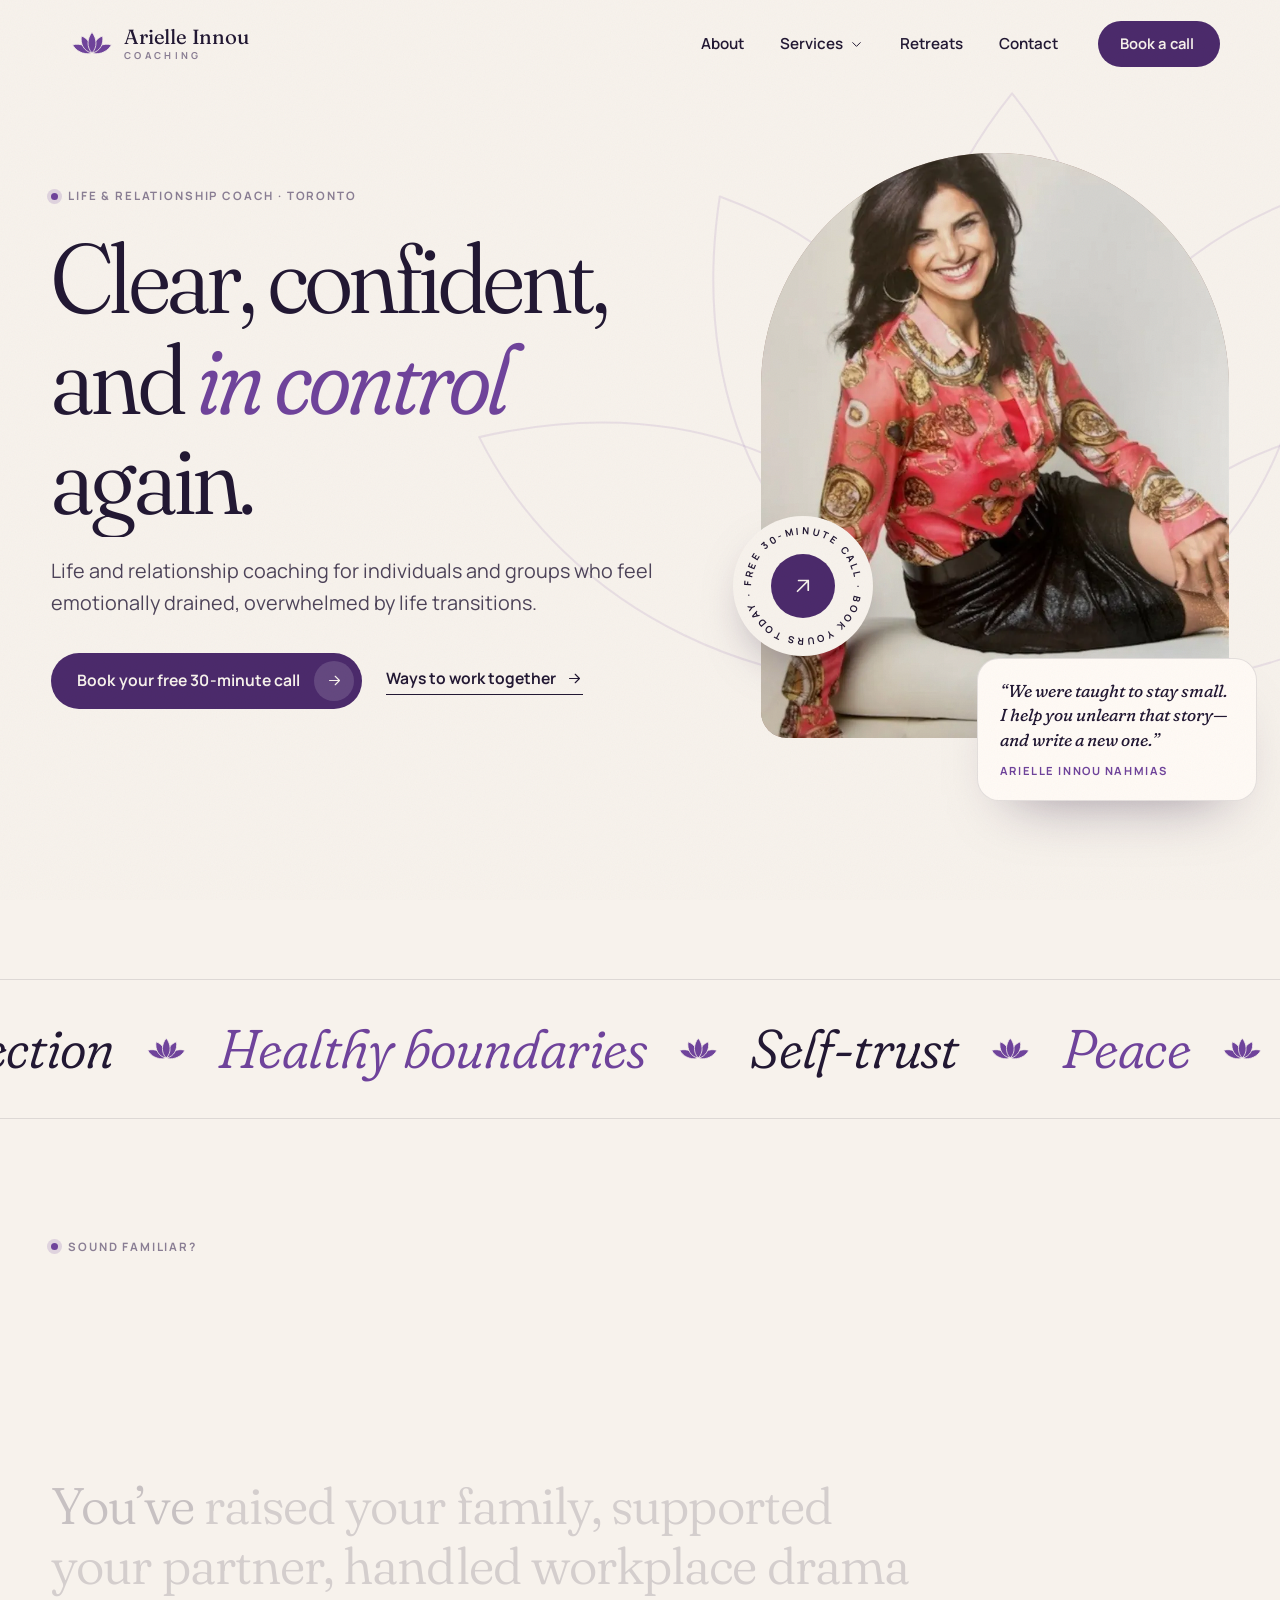
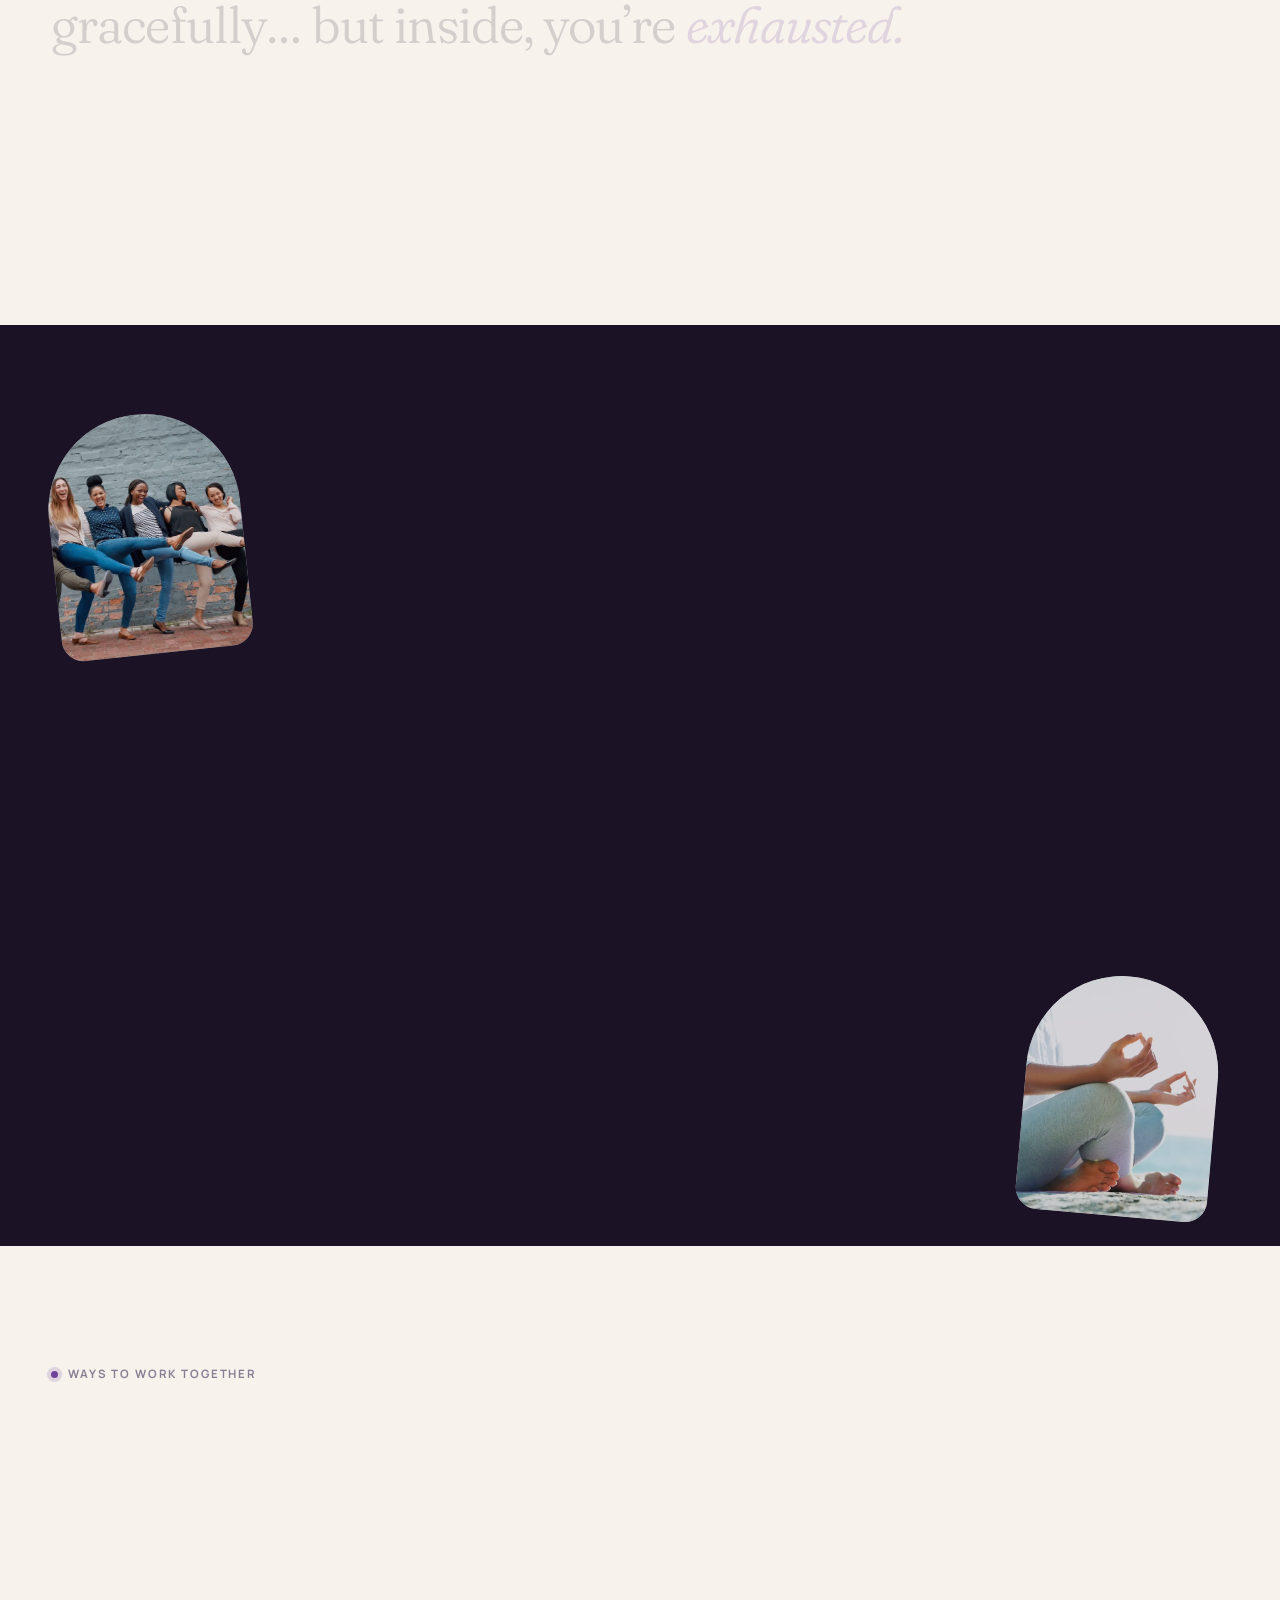
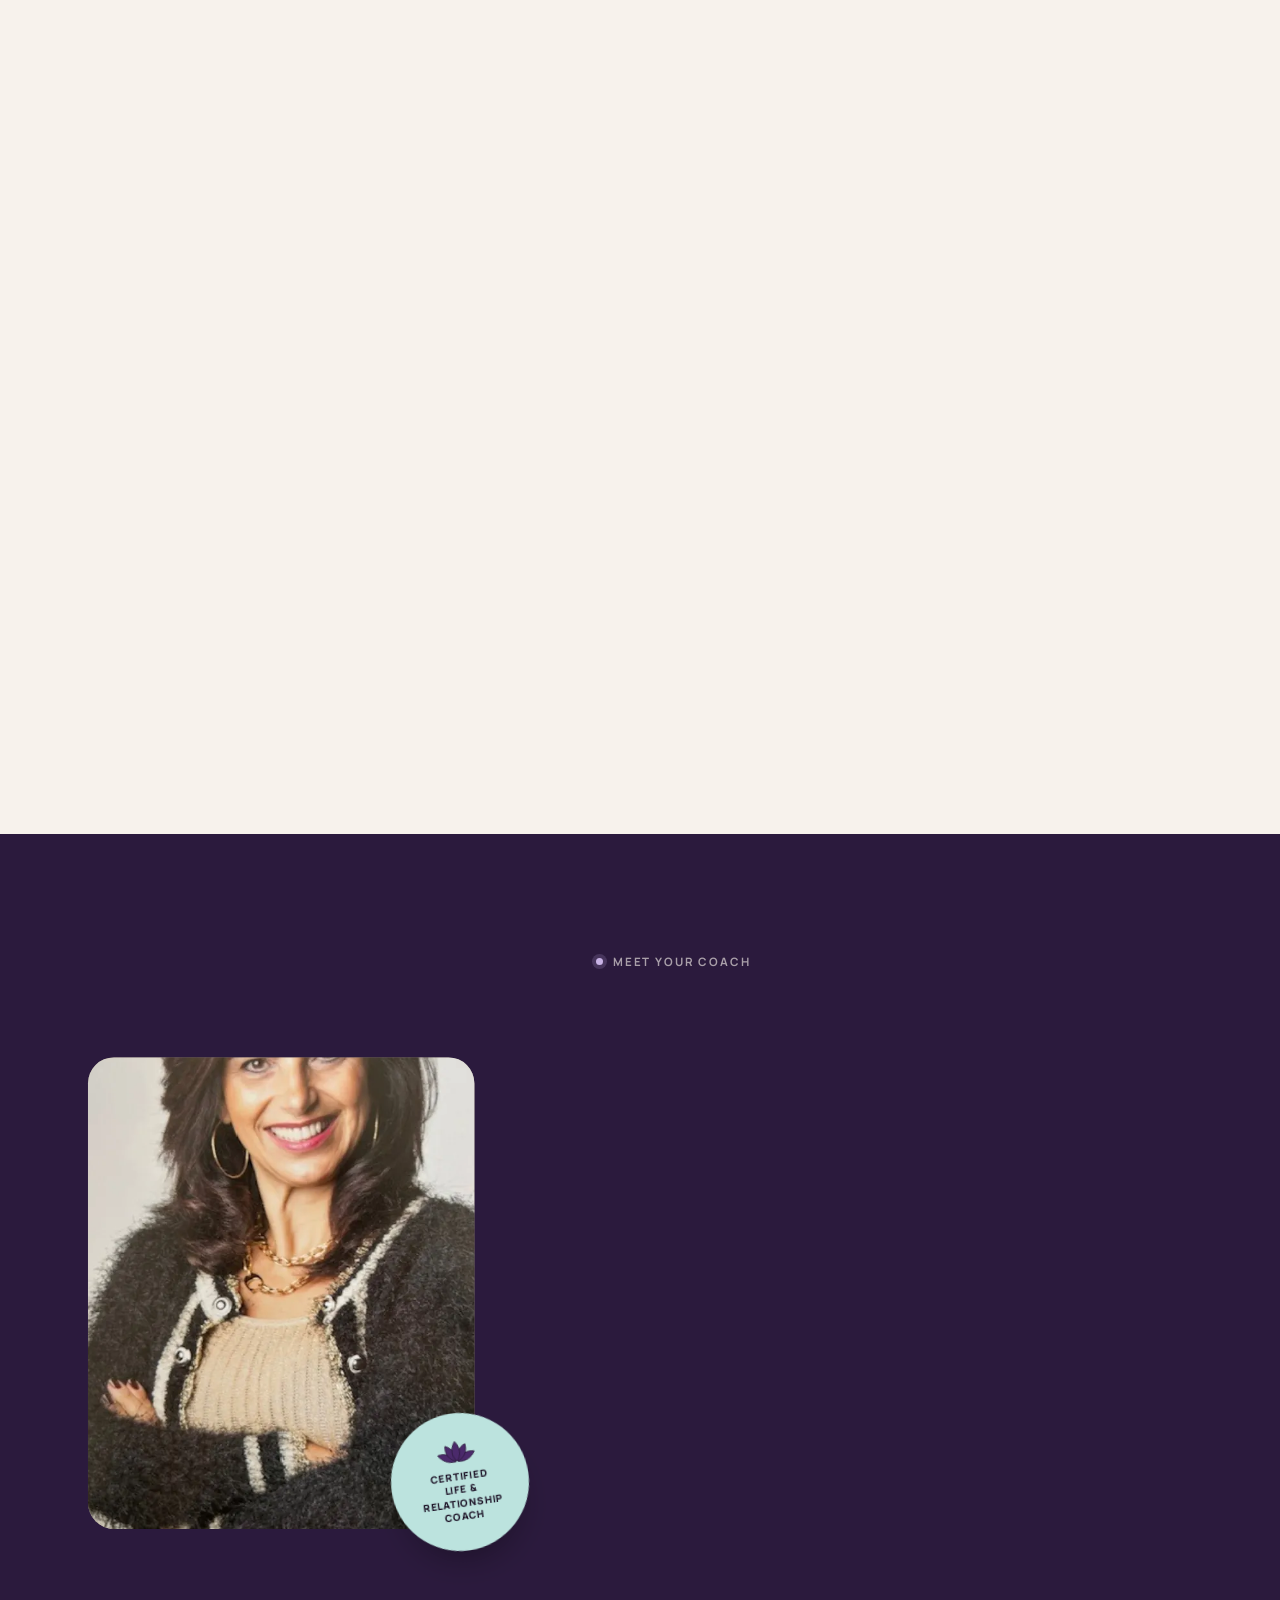
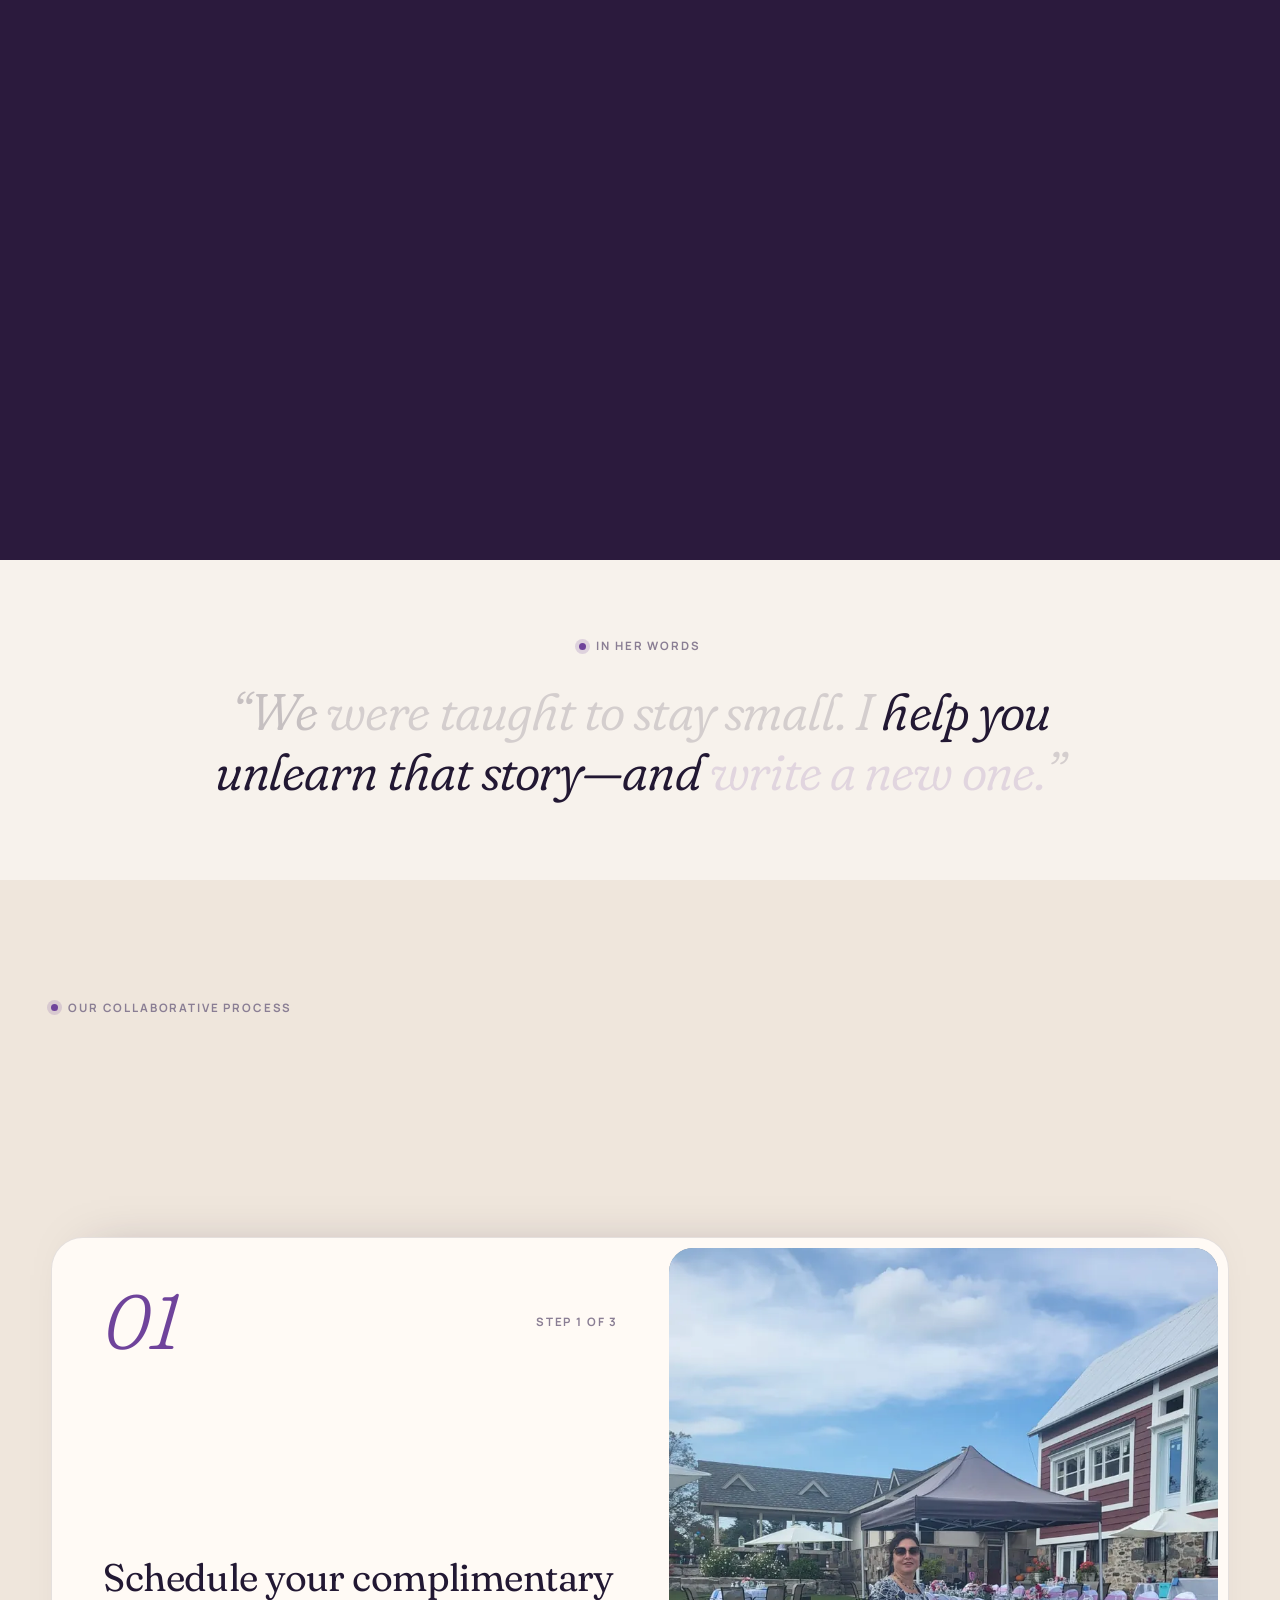
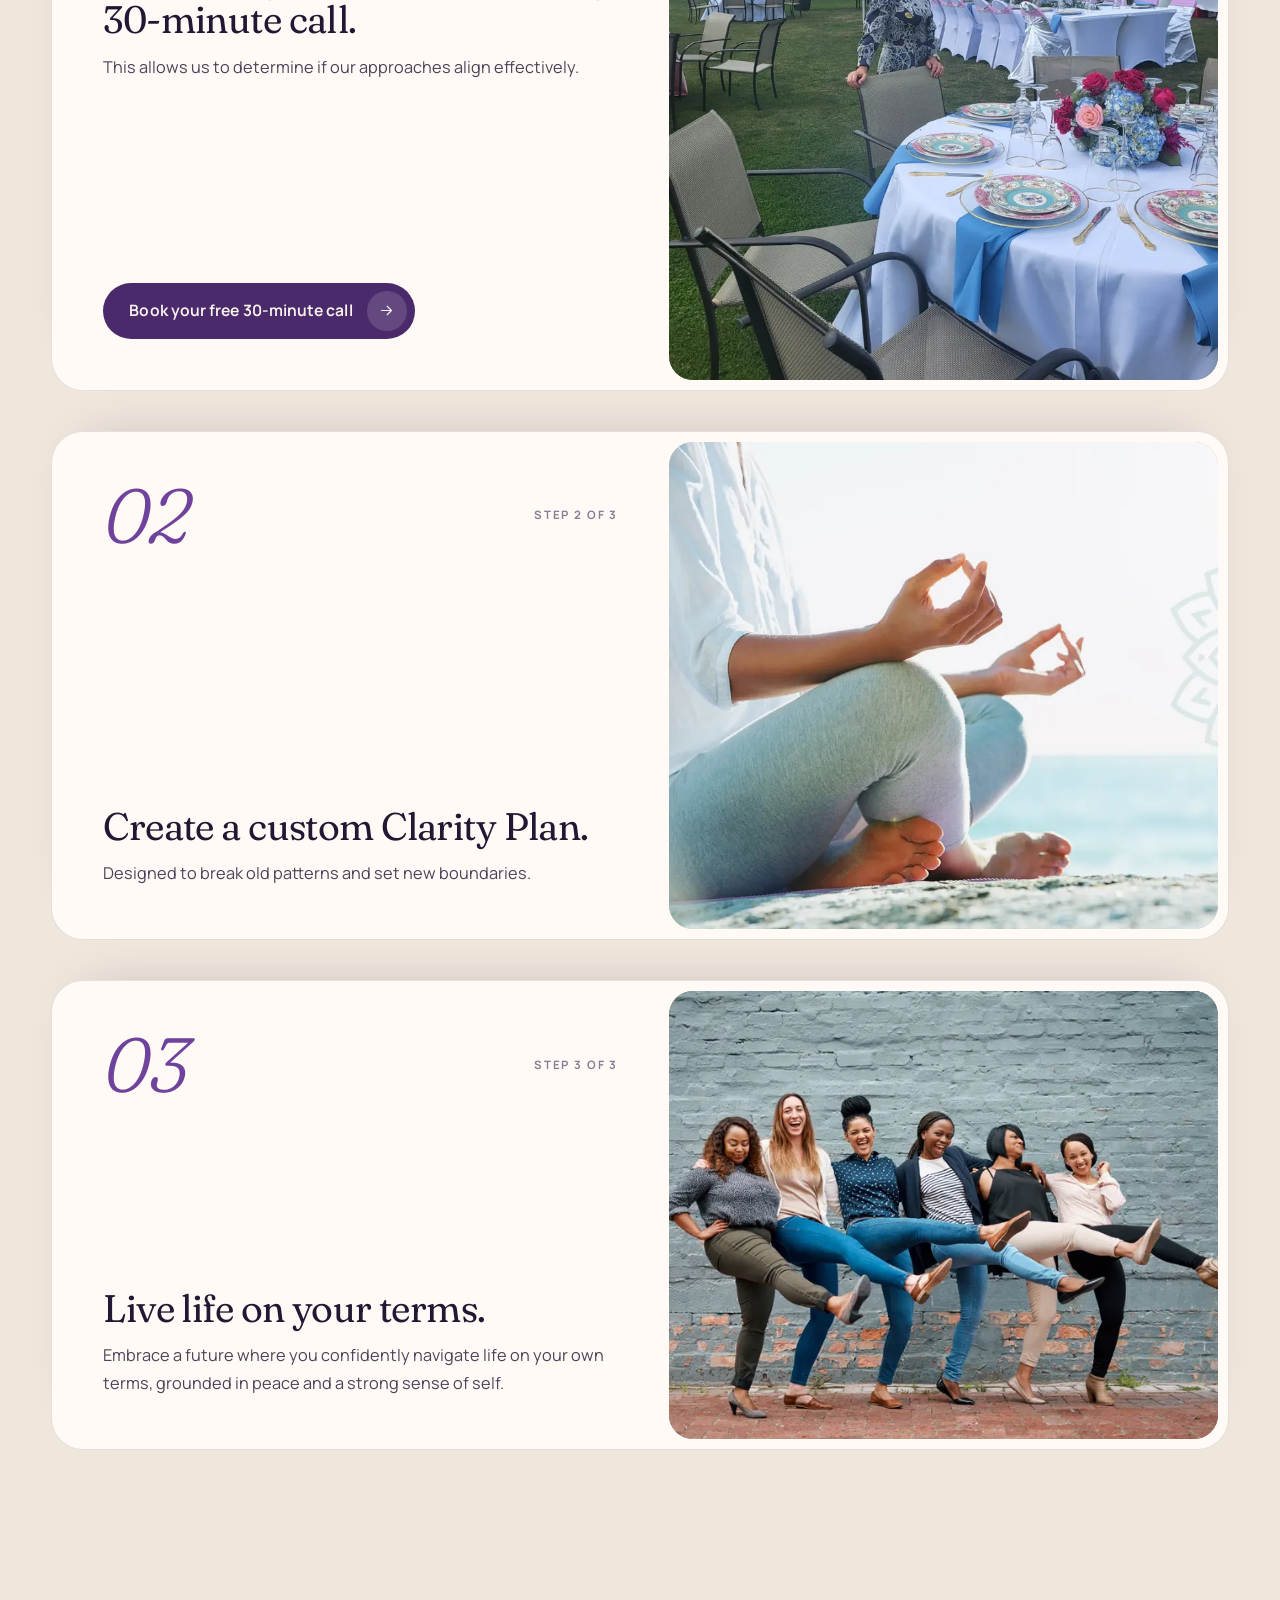
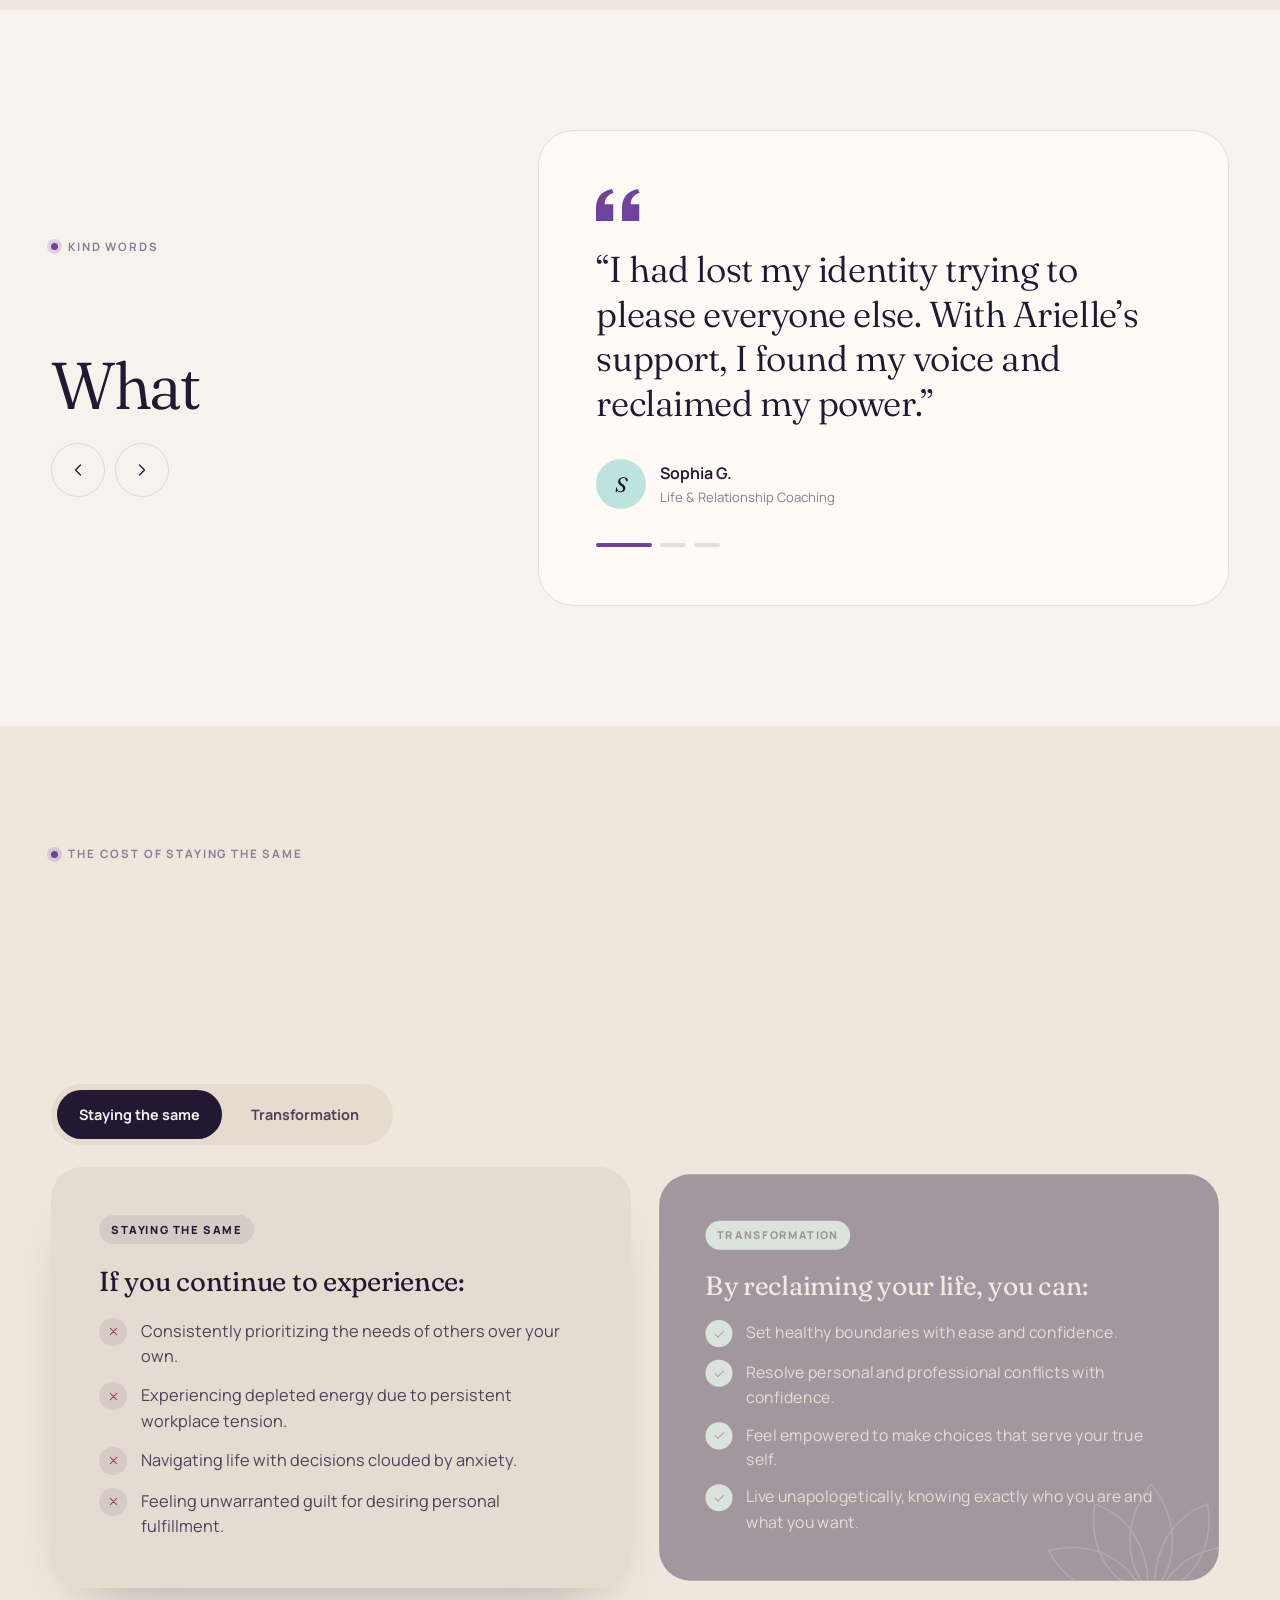
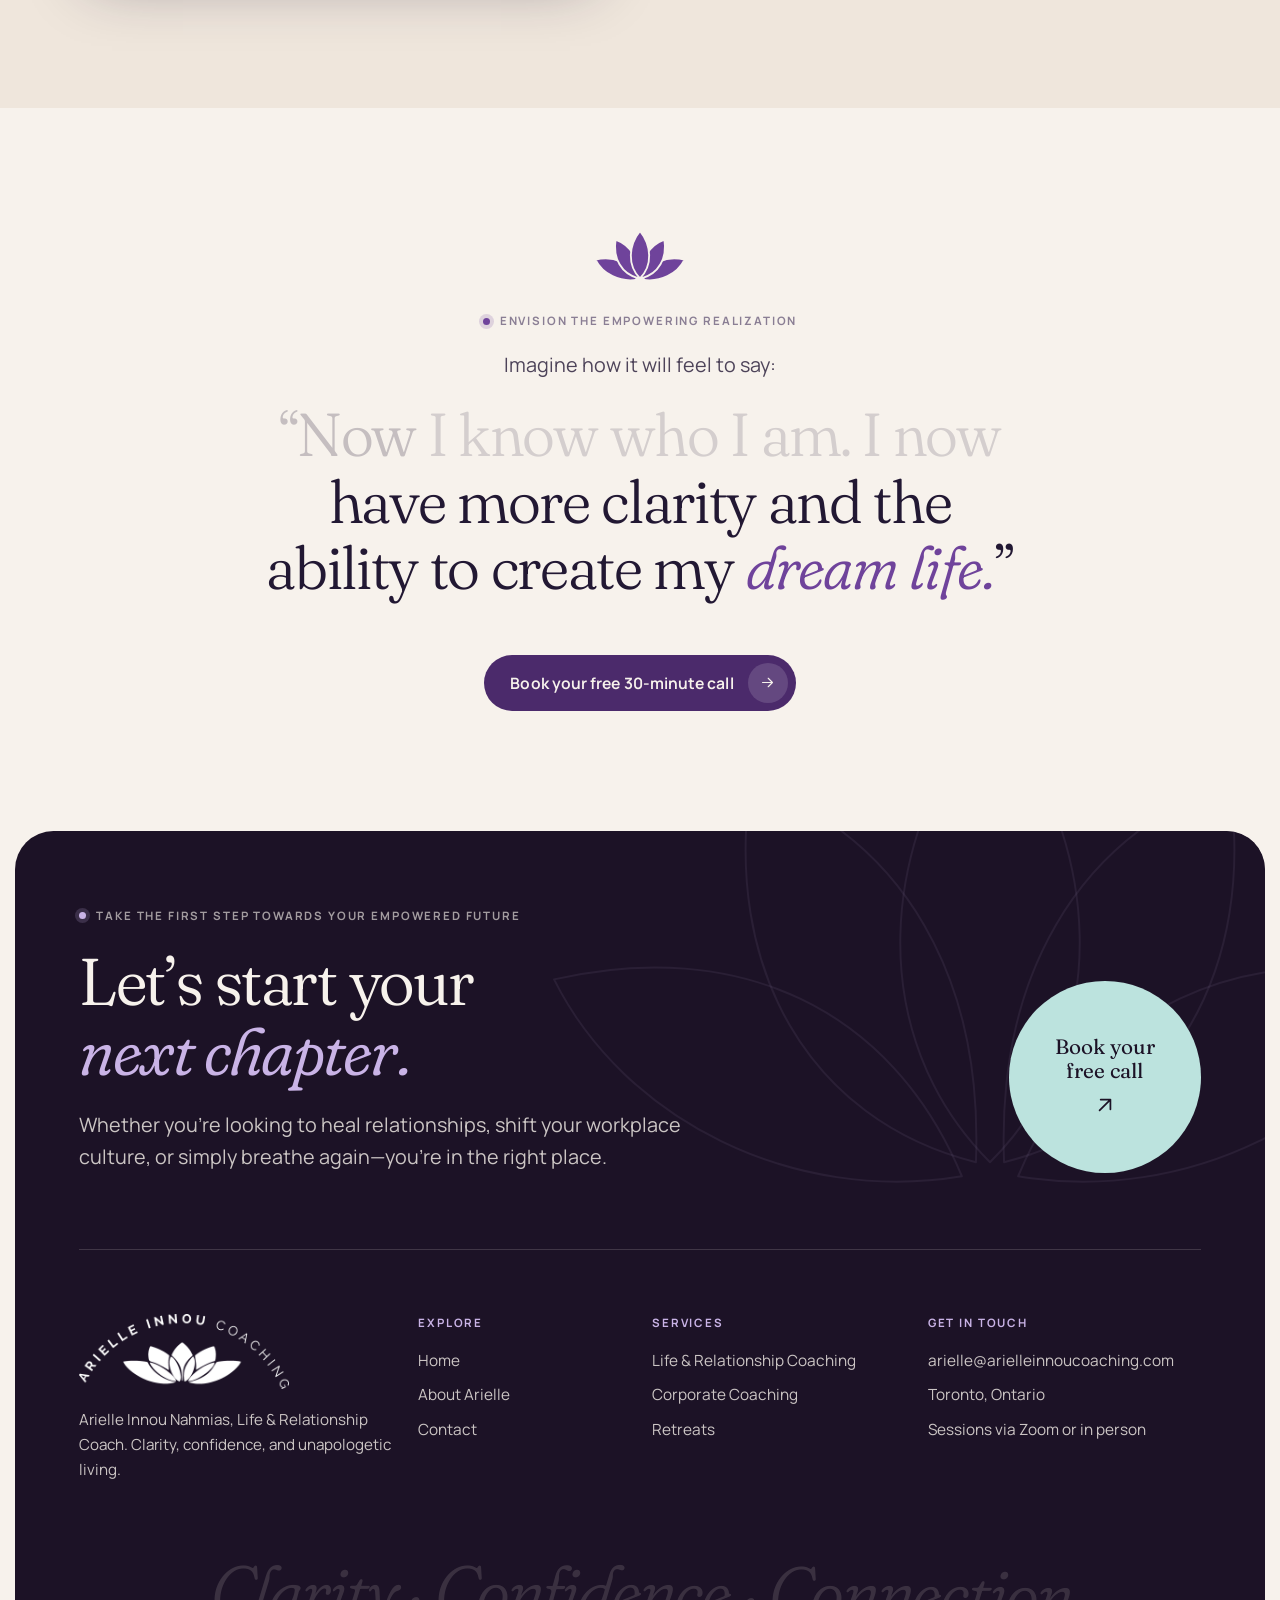
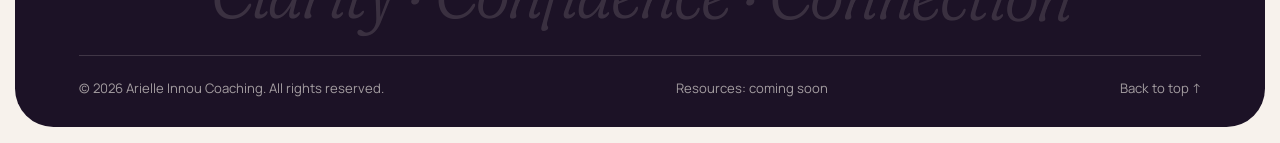
==== commit 252c227d: "Update Home via site editor" ====
--- a/index.html
+++ b/index.html
@@ -3,7 +3,7 @@
 <!-- editor:edited -->
 <head>
 <meta charset="utf-8">
-<meta name="site-version" content="vmvhq7crc">
+<meta name="site-version" content="vmvhq8ttt">
 <meta name="viewport" content="width=device-width, initial-scale=1, viewport-fit=cover">
 <title>Arielle Innou Coaching — Life & Relationship Coach, Toronto</title>
 <meta name="description" content="Clear, confident, and in control again. Life, relationship and corporate coaching, plus restorative retreats, with certified coach Arielle Innou Nahmias.">
@@ -80,7 +80,7 @@
 <!-- /editor:header -->
 <main id="main">
 <!-- editor:main -->
-<section class="hero"><div aria-hidden="true" class="hero__bg"><svg viewBox="0 0 64 40" aria-hidden="true" class="lotus hero__lotus"><path d="M30 36C18 38 6 32 1 22C14 19 25 24 30 36Z"></path><path d="M34 36C46 38 58 32 63 22C50 19 39 24 34 36Z"></path><path d="M31 35C19 32 13 21 15 8C26 12 31.5 22 31 35Z"></path><path d="M33 35C45 32 51 21 49 8C38 12 32.5 22 33 35Z"></path><path d="M32 35C23 26 24 12 32 2C40 12 41 26 32 35Z"></path></svg></div><div class="container hero__grid"><div class="hero__copy"><span class="label label--dot reveal">Life &amp; Relationship Coach · Toronto</span><h1 data-lines="" class="display hero__title" id="i06ad">Clear, confidnt,<br>and <em>in control</em><br>again.</h1><p class="lede reveal">Life and relationship coaching for individuals and groups who feel emotionally drained, overwhelmed by life transitions.</p><div class="actions reveal"><a href="contact.html" class="btn btn--primary"><span class="btn__text">Book your free 30-minute call</span><span class="btn__icon"><svg viewBox="0 0 24 24" fill="none" stroke="currentColor" stroke-width="1.6" stroke-linecap="round" stroke-linejoin="round" aria-hidden="true"><path d="M5 12h14M13 6l6 6-6 6"></path></svg></span></a><a href="#services" class="link">Ways to work together <svg viewBox="0 0 24 24" fill="none" stroke="currentColor" stroke-width="1.6" stroke-linecap="round" stroke-linejoin="round" aria-hidden="true"><path d="M5 12h14M13 6l6 6-6 6"></path></svg></a></div></div><div class="hero__visual"><div aria-hidden="true" class="hero__halo"></div><div class="media arch hero__photo reveal-img" id="itkig"><img src="assets/img/arielle-seated-1600.webp" srcset="assets/img/arielle-seated-800.webp 800w, assets/img/arielle-seated-1600.webp 1030w" sizes="(min-width: 900px) 40vw, 86vw" width="1030" height="1356" alt="Arielle Innou Nahmias, smiling, seated in a red silk blouse" decoding="async" fetchpriority="high" id="ir8wq"></div><a href="contact.html" aria-label="Book your free 30-minute call" data-cursor="Book" class="badge"><svg viewBox="0 0 120 120" aria-hidden="true" class="badge__ring"><defs><path id="badge-path" d="M60 60m-47 0a47 47 0 1 1 94 0a47 47 0 1 1-94 0"></path></defs><text><textPath href="#badge-path" textLength="290" lengthAdjust="spacing">Free 30-minute call · Book yours today ·</textPath></text></svg><span class="badge__core"><svg viewBox="0 0 24 24" fill="none" stroke="currentColor" stroke-width="1.6" stroke-linecap="round" stroke-linejoin="round" aria-hidden="true"><path d="M7 17L17 7M8 7h9v9"></path></svg></span></a><figure class="hero__note reveal"><blockquote>“We were taught to stay small. I help you unlearn that story—and write a new one.”</blockquote><figcaption>Arielle Innou Nahmias</figcaption></figure></div></div><div class="container"><ul aria-label="Clarity, confidence, connection" class="pillars reveal"><li><small>01</small>Clarity</li><li><small>02</small>Confidence</li><li><small>03</small>Connection</li></ul></div></section><div aria-hidden="true" class="marquee"><div class="marquee__track"><span>Clarity</span><svg viewBox="0 0 64 40" aria-hidden="true" class="lotus marquee__mark"><path d="M30 36C18 38 6 32 1 22C14 19 25 24 30 36Z"></path><path d="M34 36C46 38 58 32 63 22C50 19 39 24 34 36Z"></path><path d="M31 35C19 32 13 21 15 8C26 12 31.5 22 31 35Z"></path><path d="M33 35C45 32 51 21 49 8C38 12 32.5 22 33 35Z"></path><path d="M32 35C23 26 24 12 32 2C40 12 41 26 32 35Z"></path></svg><span>Confidence</span><svg viewBox="0 0 64 40" aria-hidden="true" class="lotus marquee__mark"><path d="M30 36C18 38 6 32 1 22C14 19 25 24 30 36Z"></path><path d="M34 36C46 38 58 32 63 22C50 19 39 24 34 36Z"></path><path d="M31 35C19 32 13 21 15 8C26 12 31.5 22 31 35Z"></path><path d="M33 35C45 32 51 21 49 8C38 12 32.5 22 33 35Z"></path><path d="M32 35C23 26 24 12 32 2C40 12 41 26 32 35Z"></path></svg><span>Connection</span><svg viewBox="0 0 64 40" aria-hidden="true" class="lotus marquee__mark"><path d="M30 36C18 38 6 32 1 22C14 19 25 24 30 36Z"></path><path d="M34 36C46 38 58 32 63 22C50 19 39 24 34 36Z"></path><path d="M31 35C19 32 13 21 15 8C26 12 31.5 22 31 35Z"></path><path d="M33 35C45 32 51 21 49 8C38 12 32.5 22 33 35Z"></path><path d="M32 35C23 26 24 12 32 2C40 12 41 26 32 35Z"></path></svg><span>Healthy boundaries</span><svg viewBox="0 0 64 40" aria-hidden="true" class="lotus marquee__mark"><path d="M30 36C18 38 6 32 1 22C14 19 25 24 30 36Z"></path><path d="M34 36C46 38 58 32 63 22C50 19 39 24 34 36Z"></path><path d="M31 35C19 32 13 21 15 8C26 12 31.5 22 31 35Z"></path><path d="M33 35C45 32 51 21 49 8C38 12 32.5 22 33 35Z"></path><path d="M32 35C23 26 24 12 32 2C40 12 41 26 32 35Z"></path></svg><span>Self-trust</span><svg viewBox="0 0 64 40" aria-hidden="true" class="lotus marquee__mark"><path d="M30 36C18 38 6 32 1 22C14 19 25 24 30 36Z"></path><path d="M34 36C46 38 58 32 63 22C50 19 39 24 34 36Z"></path><path d="M31 35C19 32 13 21 15 8C26 12 31.5 22 31 35Z"></path><path d="M33 35C45 32 51 21 49 8C38 12 32.5 22 33 35Z"></path><path d="M32 35C23 26 24 12 32 2C40 12 41 26 32 35Z"></path></svg><span>Peace</span><svg viewBox="0 0 64 40" aria-hidden="true" class="lotus marquee__mark"><path d="M30 36C18 38 6 32 1 22C14 19 25 24 30 36Z"></path><path d="M34 36C46 38 58 32 63 22C50 19 39 24 34 36Z"></path><path d="M31 35C19 32 13 21 15 8C26 12 31.5 22 31 35Z"></path><path d="M33 35C45 32 51 21 49 8C38 12 32.5 22 33 35Z"></path><path d="M32 35C23 26 24 12 32 2C40 12 41 26 32 35Z"></path></svg><span>Unapologetic living</span><svg viewBox="0 0 64 40" aria-hidden="true" class="lotus marquee__mark"><path d="M30 36C18 38 6 32 1 22C14 19 25 24 30 36Z"></path><path d="M34 36C46 38 58 32 63 22C50 19 39 24 34 36Z"></path><path d="M31 35C19 32 13 21 15 8C26 12 31.5 22 31 35Z"></path><path d="M33 35C45 32 51 21 49 8C38 12 32.5 22 33 35Z"></path><path d="M32 35C23 26 24 12 32 2C40 12 41 26 32 35Z"></path></svg><span>Clarity</span><svg viewBox="0 0 64 40" aria-hidden="true" class="lotus marquee__mark"><path d="M30 36C18 38 6 32 1 22C14 19 25 24 30 36Z"></path><path d="M34 36C46 38 58 32 63 22C50 19 39 24 34 36Z"></path><path d="M31 35C19 32 13 21 15 8C26 12 31.5 22 31 35Z"></path><path d="M33 35C45 32 51 21 49 8C38 12 32.5 22 33 35Z"></path><path d="M32 35C23 26 24 12 32 2C40 12 41 26 32 35Z"></path></svg><span>Confidence</span><svg viewBox="0 0 64 40" aria-hidden="true" class="lotus marquee__mark"><path d="M30 36C18 38 6 32 1 22C14 19 25 24 30 36Z"></path><path d="M34 36C46 38 58 32 63 22C50 19 39 24 34 36Z"></path><path d="M31 35C19 32 13 21 15 8C26 12 31.5 22 31 35Z"></path><path d="M33 35C45 32 51 21 49 8C38 12 32.5 22 33 35Z"></path><path d="M32 35C23 26 24 12 32 2C40 12 41 26 32 35Z"></path></svg><span>Connection</span><svg viewBox="0 0 64 40" aria-hidden="true" class="lotus marquee__mark"><path d="M30 36C18 38 6 32 1 22C14 19 25 24 30 36Z"></path><path d="M34 36C46 38 58 32 63 22C50 19 39 24 34 36Z"></path><path d="M31 35C19 32 13 21 15 8C26 12 31.5 22 31 35Z"></path><path d="M33 35C45 32 51 21 49 8C38 12 32.5 22 33 35Z"></path><path d="M32 35C23 26 24 12 32 2C40 12 41 26 32 35Z"></path></svg><span>Healthy boundaries</span><svg viewBox="0 0 64 40" aria-hidden="true" class="lotus marquee__mark"><path d="M30 36C18 38 6 32 1 22C14 19 25 24 30 36Z"></path><path d="M34 36C46 38 58 32 63 22C50 19 39 24 34 36Z"></path><path d="M31 35C19 32 13 21 15 8C26 12 31.5 22 31 35Z"></path><path d="M33 35C45 32 51 21 49 8C38 12 32.5 22 33 35Z"></path><path d="M32 35C23 26 24 12 32 2C40 12 41 26 32 35Z"></path></svg><span>Self-trust</span><svg viewBox="0 0 64 40" aria-hidden="true" class="lotus marquee__mark"><path d="M30 36C18 38 6 32 1 22C14 19 25 24 30 36Z"></path><path d="M34 36C46 38 58 32 63 22C50 19 39 24 34 36Z"></path><path d="M31 35C19 32 13 21 15 8C26 12 31.5 22 31 35Z"></path><path d="M33 35C45 32 51 21 49 8C38 12 32.5 22 33 35Z"></path><path d="M32 35C23 26 24 12 32 2C40 12 41 26 32 35Z"></path></svg><span>Peace</span><svg viewBox="0 0 64 40" aria-hidden="true" class="lotus marquee__mark"><path d="M30 36C18 38 6 32 1 22C14 19 25 24 30 36Z"></path><path d="M34 36C46 38 58 32 63 22C50 19 39 24 34 36Z"></path><path d="M31 35C19 32 13 21 15 8C26 12 31.5 22 31 35Z"></path><path d="M33 35C45 32 51 21 49 8C38 12 32.5 22 33 35Z"></path><path d="M32 35C23 26 24 12 32 2C40 12 41 26 32 35Z"></path></svg><span>Unapologetic living</span><svg viewBox="0 0 64 40" aria-hidden="true" class="lotus marquee__mark"><path d="M30 36C18 38 6 32 1 22C14 19 25 24 30 36Z"></path><path d="M34 36C46 38 58 32 63 22C50 19 39 24 34 36Z"></path><path d="M31 35C19 32 13 21 15 8C26 12 31.5 22 31 35Z"></path><path d="M33 35C45 32 51 21 49 8C38 12 32.5 22 33 35Z"></path><path d="M32 35C23 26 24 12 32 2C40 12 41 26 32 35Z"></path></svg></div></div><section id="story" class="section"><div class="container"><div class="head head--split"><div class="head__title"><span class="label label--dot">Sound familiar?</span><h2 data-lines="" class="h-xl">It’s not too late to find out<br>who you <em>really</em> are.</h2></div><p class="lede reveal">And learn to live life on your terms.</p></div><p data-scrub-words="" class="statement mt-xl">You’ve raised your family, supported your partner, handled workplace drama gracefully… but inside, you’re <em>exhausted.</em></p><div class="cols-2 mt-xl"><p class="body reveal">You’ve been in a routine, but you’re feeling a void. And despite your best efforts—self-help books, late-night journaling—you still feel unheard, unfulfilled, and unsure how to move forward.</p><p class="body reveal">The relationships around you—at home, with friends, at work, and even with yourself—feel strained or confusing. Toxic relationships take a toll and drain you of all your energy.</p></div></div></section><section class="section section--night question"><div aria-hidden="true" class="question__float question__float--a"><div class="media arch" id="i0q761"><img src="assets/img/women-joy-1600.webp" srcset="assets/img/women-joy-800.webp 800w, assets/img/women-joy-1600.webp 1600w" sizes="20vw" width="1600" height="1067" alt="" role="presentation" loading="lazy" decoding="async" id="ikmrhj"></div></div><div aria-hidden="true" class="question__float question__float--b"><div class="media arch" id="iwspiw"><img src="assets/img/meditation-1600.webp" srcset="assets/img/meditation-800.webp 800w, assets/img/meditation-1600.webp 1600w" sizes="18vw" width="1600" height="1423" alt="" role="presentation" loading="lazy" decoding="async" id="iercwq"></div></div><div class="container question__inner"><p class="label label--light reveal">And maybe the hardest question of all is quietly echoing in the back of your mind</p><p data-lines="" class="question__q">“Who am<br><em>I now?”</em></p><p class="lede reveal">You’ve given so much to others. And all that negative energy is pulling you down.</p><div class="question__nots"><p class="question__not reveal">You’re not broken.</p><p class="question__not reveal">You’re not lost.</p></div><p class="h-md question__chapter reveal">You’re just in a new chapter, and you haven’t had the tools, space, or support to rediscover <em>you.</em></p><div class="actions actions--center reveal"><a href="contact.html" class="btn btn--light"><span class="btn__text">Book your free 30-minute call</span><span class="btn__icon"><svg viewBox="0 0 24 24" fill="none" stroke="currentColor" stroke-width="1.6" stroke-linecap="round" stroke-linejoin="round" aria-hidden="true"><path d="M5 12h14M13 6l6 6-6 6"></path></svg></span></a></div></div></section><section id="services" class="section"><div class="container"><div class="head head--split"><div class="head__title"><span class="label label--dot">Ways to work together</span><h2 data-lines="" class="h-xl">It’s time to make yourself<br>a priority, <em>without the guilt.</em></h2></div><p class="lede reveal">Private coaching, team coaching and restorative retreats, each grounded in the same belief: transformative change begins within.</p></div><div class="svc-grid"><a href="life-relationship-coaching.html" data-cursor="Explore" class="svc-card reveal" id="i3a2qk"><div class="media svc-card__media" id="ik3i9j"><img src="assets/img/new-chapter-1600.webp" srcset="assets/img/new-chapter-800.webp 800w, assets/img/new-chapter-1600.webp 1500w" sizes="(min-width: 1024px) 31vw, (min-width: 700px) 50vw, 92vw" width="1500" height="2200" alt="A woman laughing as she reads a message on her phone" loading="lazy" decoding="async" id="ize05y"></div><div class="svc-card__body"><div class="svc-card__top"><span class="svc-card__num">01</span><span class="pill">For individuals</span></div><h3 class="h-lg">Life &amp; Relationship <em>Coaching</em></h3><p>1:1 coaching for women in transition: reclaim your identity, rewrite old stories, and build boundaries that protect your peace.</p><span class="svc-card__go">Explore <svg viewBox="0 0 24 24" fill="none" stroke="currentColor" stroke-width="1.6" stroke-linecap="round" stroke-linejoin="round" aria-hidden="true"><path d="M5 12h14M13 6l6 6-6 6"></path></svg></span></div></a><a href="corporate-coaching.html" data-cursor="Explore" class="svc-card reveal" id="if267u"><div class="media svc-card__media" id="imyg9f"><img src="assets/img/leaders-1600.webp" srcset="assets/img/leaders-800.webp 800w, assets/img/leaders-1600.webp 1600w" sizes="(min-width: 1024px) 31vw, (min-width: 700px) 50vw, 92vw" width="1600" height="1067" alt="Three smiling professional women at a meeting table" loading="lazy" decoding="async" id="ifbkyk"></div><div class="svc-card__body"><div class="svc-card__top"><span class="svc-card__num">02</span><span class="pill">For leaders &amp; teams</span></div><h3 class="h-lg">Corporate <em>Coaching</em></h3><p>Empowered teams. Clear communication. A workplace that works, for dental offices, healthcare providers and growing businesses.</p><span class="svc-card__go">Explore <svg viewBox="0 0 24 24" fill="none" stroke="currentColor" stroke-width="1.6" stroke-linecap="round" stroke-linejoin="round" aria-hidden="true"><path d="M5 12h14M13 6l6 6-6 6"></path></svg></span></div></a><a href="retreats.html" data-cursor="Explore" class="svc-card reveal" id="ismfyi"><div class="media svc-card__media" id="ifeyju"><img src="assets/img/sisterhood-1600.webp" srcset="assets/img/sisterhood-800.webp 800w, assets/img/sisterhood-1600.webp 1600w" sizes="(min-width: 1024px) 31vw, (min-width: 700px) 50vw, 92vw" width="1600" height="1067" alt="Women in flowing dresses with arms around each other, facing the landscape" loading="lazy" decoding="async" id="iufq08"></div><div class="svc-card__body"><div class="svc-card__top"><span class="svc-card__num">03</span><span class="pill">For individuals &amp; groups</span></div><h3 class="h-lg">Transformative <em>Retreats</em></h3><p>Step away from the demands of daily life into a safe, nurturing sanctuary in the Ontario countryside.</p><span class="svc-card__go">Explore <svg viewBox="0 0 24 24" fill="none" stroke="currentColor" stroke-width="1.6" stroke-linecap="round" stroke-linejoin="round" aria-hidden="true"><path d="M5 12h14M13 6l6 6-6 6"></path></svg></span></div></a></div></div></section><section class="section section--plum meet"><div class="container meet__grid"><div class="meet__visual"><div class="media arch reveal-img" id="ig3qiq"><img src="assets/img/arielle-portrait-1600.webp" srcset="assets/img/arielle-portrait-800.webp 800w, assets/img/arielle-portrait-1600.webp 922w" sizes="(min-width: 900px) 38vw, 90vw" width="922" height="1232" alt="Arielle Innou Nahmias with her arms crossed, smiling" loading="lazy" decoding="async" id="i5adsb"></div><div aria-hidden="true" class="meet__seal"><svg viewBox="0 0 64 40" aria-hidden="true" class="lotus meet__seal-lotus"><path d="M30 36C18 38 6 32 1 22C14 19 25 24 30 36Z"></path><path d="M34 36C46 38 58 32 63 22C50 19 39 24 34 36Z"></path><path d="M31 35C19 32 13 21 15 8C26 12 31.5 22 31 35Z"></path><path d="M33 35C45 32 51 21 49 8C38 12 32.5 22 33 35Z"></path><path d="M32 35C23 26 24 12 32 2C40 12 41 26 32 35Z"></path></svg><span>Certified<br>Life &amp; Relationship<br>Coach</span></div></div><div class="meet__copy"><span class="label label--dot label--light">Meet your coach</span><h2 data-lines="" class="h-xl">Meet Arielle<br><em>Innou Nahmias.</em></h2><ul class="chips reveal"><li>Certified Life &amp; Relationship Coach</li><li>Empath</li><li>Multilingual</li><li>Woman who’s walked your path</li></ul><p class="lede reveal">I know what feeling invisible, stuck, and misunderstood is like. I’ve been there—navigating identity, expectations, and survival in a world that didn’t always make space for me.</p><div class="hats reveal"><p class="label label--light">I’ve worn many hats</p><ol class="hats__list"><li>Fashion designer</li><li>Real estate agent</li><li>Corporate leader</li><li>25 years in dental: manager, marketing expert &amp; HR coordinator</li></ol></div><p class="body reveal">Along the way, I’ve worked with people from all walks of life. That diversity has deepened my empathy, sharpened my intuition, and reinforced one truth again and again:</p><p class="meet__truth reveal">We were not taught to put our needs first. <em>But we can learn.</em></p><p class="body reveal">I learned the language of people—the unspoken conflicts, the cultural nuances, the unhealed patterns that shape how we show up in the world. I became a certified life and relationship coach—not because I had all the answers, but because I had finally found the clarity to guide others toward their own.</p><div class="actions reveal"><a href="about.html" class="btn btn--light"><span class="btn__text">Read Arielle’s story</span><span class="btn__icon"><svg viewBox="0 0 24 24" fill="none" stroke="currentColor" stroke-width="1.6" stroke-linecap="round" stroke-linejoin="round" aria-hidden="true"><path d="M5 12h14M13 6l6 6-6 6"></path></svg></span></a></div></div></div></section><section class="section section--tight statement--quote"><div class="container"><div class="statement__kicker"><span class="label label--dot">In her words</span></div><p data-scrub-words="" class="statement">“We were taught to stay small. I help you unlearn that story—and <em>write a new one.</em>”</p></div></section><section id="process" class="section section--sand"><div class="container"><div class="head head--split"><div class="head__title"><span class="label label--dot">Our collaborative process</span><h2 data-lines="" class="h-xl">Your path to clarity<br>and confidence <em>starts here.</em></h2></div><p class="lede reveal">Three simple steps, at your pace. The first one is free.</p></div><div data-stack="" class="steps"><article class="step-card" id="iz5gcc"><div class="step-card__text"><div class="step-card__top"><span class="step-card__num">01</span><span class="label">Step 1 of 3</span></div><div><h3 class="h-lg">Schedule your complimentary 30-minute call.</h3><p class="body mt-s">This allows us to determine if our approaches align effectively.</p></div><a href="contact.html" class="btn btn--primary"><span class="btn__text">Book your free 30-minute call</span><span class="btn__icon"><svg viewBox="0 0 24 24" fill="none" stroke="currentColor" stroke-width="1.6" stroke-linecap="round" stroke-linejoin="round" aria-hidden="true"><path d="M5 12h14M13 6l6 6-6 6"></path></svg></span></a></div><div class="media step-card__media" id="immc7w"><img src="assets/img/arielle-garden-1600.webp" srcset="assets/img/arielle-garden-800.webp 800w, assets/img/arielle-garden-1600.webp 1200w" sizes="(min-width: 900px) 45vw, 100vw" width="1200" height="1600" alt="" role="presentation" loading="lazy" decoding="async" id="iybo14"></div><span aria-hidden="true" class="step-card__shade"></span></article><article class="step-card" id="idofhx"><div class="step-card__text"><div class="step-card__top"><span class="step-card__num">02</span><span class="label">Step 2 of 3</span></div><div><h3 class="h-lg">Create a custom Clarity Plan.</h3><p class="body mt-s">Designed to break old patterns and set new boundaries.</p></div></div><div class="media step-card__media" id="irv6qz"><img src="assets/img/meditation-1600.webp" srcset="assets/img/meditation-800.webp 800w, assets/img/meditation-1600.webp 1600w" sizes="(min-width: 900px) 45vw, 100vw" width="1600" height="1423" alt="" role="presentation" loading="lazy" decoding="async" id="i61t34"></div><span aria-hidden="true" class="step-card__shade"></span></article><article class="step-card" id="iwf7me"><div class="step-card__text"><div class="step-card__top"><span class="step-card__num">03</span><span class="label">Step 3 of 3</span></div><div><h3 class="h-lg">Live life on your terms.</h3><p class="body mt-s">Embrace a future where you confidently navigate life on your own terms, grounded in peace and a strong sense of self.</p></div></div><div class="media step-card__media" id="iwjqed"><img src="assets/img/women-joy-1600.webp" srcset="assets/img/women-joy-800.webp 800w, assets/img/women-joy-1600.webp 1600w" sizes="(min-width: 900px) 45vw, 100vw" width="1600" height="1067" alt="" role="presentation" loading="lazy" decoding="async" id="iriavi"></div><span aria-hidden="true" class="step-card__shade"></span></article></div></div></section><section class="section testimonials"><div class="container"><div class="testimonials__grid"><div class="testimonials__aside"><span class="label label--dot">Kind words</span><h2 data-lines="" class="h-xl">What clients <em>say.</em></h2><div class="t-controls"><button type="button" data-t-prev="" aria-label="Previous testimonial" class="t-arrow"><svg viewBox="0 0 24 24" fill="none" stroke="currentColor" stroke-width="1.6" stroke-linecap="round" stroke-linejoin="round" aria-hidden="true"><path d="M15 6l-6 6 6 6"></path></svg></button><button type="button" data-t-next="" aria-label="Next testimonial" class="t-arrow"><svg viewBox="0 0 24 24" fill="none" stroke="currentColor" stroke-width="1.6" stroke-linecap="round" stroke-linejoin="round" aria-hidden="true"><path d="M9 6l6 6-6 6"></path></svg></button></div></div><div data-slider="" aria-roledescription="carousel" aria-label="Client testimonials" class="t-slider"><svg viewBox="0 0 40 28" fill="currentColor" aria-hidden="true" class="qmark"><path d="M0 28V17.2C0 7.6 4.6 1.9 13.8 0l1.6 3.3C10.3 5 7.8 8.3 7.5 13.2H15V28H0zm22.6 0V17.2C22.6 7.6 27.2 1.9 36.4 0L38 3.3c-5.1 1.7-7.6 5-7.9 9.9h7.5V28h-15z"></path></svg><div class="t-track"><figure aria-roledescription="slide" aria-label="1 of 3" class="t-slide"><blockquote><p>“I had lost my identity trying to please everyone else. With Arielle’s support, I found my voice and reclaimed my power.”</p></blockquote><figcaption><span aria-hidden="true" class="t-avatar">S</span><span><strong>Sophia G.</strong><small>Life &amp; Relationship Coaching</small></span></figcaption></figure><figure aria-roledescription="slide" aria-label="2 of 3" class="t-slide"><blockquote><p>“Arielle’s coaching gave me the confidence to trust my instincts and make bold decisions. My life has completely changed.”</p></blockquote><figcaption><span aria-hidden="true" class="t-avatar">C</span><span><strong>Caroline L.</strong><small>Life &amp; Relationship Coaching</small></span></figcaption></figure><figure aria-roledescription="slide" aria-label="3 of 3" class="t-slide"><blockquote><p>“She didn’t try to ‘fix’ me—she helped me remember who I really am.”</p></blockquote><figcaption><span aria-hidden="true" class="t-avatar">D</span><span><strong>Denise A.</strong><small>Life &amp; Relationship Coaching</small></span></figcaption></figure></div><div class="t-dots"><button type="button" aria-label="Show testimonial 1" class="t-dot"></button><button type="button" aria-label="Show testimonial 2" class="t-dot"></button><button type="button" aria-label="Show testimonial 3" class="t-dot"></button></div></div></div></div></section><section class="section section--sand"><div class="container"><div class="head head--split"><div class="head__title"><span class="label label--dot">The cost of staying the same</span><h2 data-lines="" class="h-xl">Or the power<br>of <em>transformation.</em></h2></div><p class="lede reveal">Tap between the two. Only one of them is a future you have to accept.</p></div><div data-contrast="" class="contrast"><div role="tablist" aria-label="Compare" class="contrast__switch"><button type="button" role="tab" aria-selected="false" data-side="cost">Staying the same</button><button type="button" role="tab" aria-selected="true" data-side="power">Transformation</button><span aria-hidden="true" class="contrast__pill"></span></div><div data-active="power" class="contrast__panels"><div role="tabpanel" data-panel="cost" class="contrast__panel contrast__panel--cost"><span class="contrast__tag">Staying the same</span><h3 class="h-md">If you continue to experience:</h3><ul class="ticks ticks--cross"><li><span class="ticks__ic"><svg viewBox="0 0 24 24" fill="none" stroke="currentColor" stroke-width="1.8" stroke-linecap="round" stroke-linejoin="round" aria-hidden="true"><path d="M7 7l10 10M17 7L7 17"></path></svg></span><span>Consistently prioritizing the needs of others over your own.</span></li><li><span class="ticks__ic"><svg viewBox="0 0 24 24" fill="none" stroke="currentColor" stroke-width="1.8" stroke-linecap="round" stroke-linejoin="round" aria-hidden="true"><path d="M7 7l10 10M17 7L7 17"></path></svg></span><span>Experiencing depleted energy due to persistent workplace tension.</span></li><li><span class="ticks__ic"><svg viewBox="0 0 24 24" fill="none" stroke="currentColor" stroke-width="1.8" stroke-linecap="round" stroke-linejoin="round" aria-hidden="true"><path d="M7 7l10 10M17 7L7 17"></path></svg></span><span>Navigating life with decisions clouded by anxiety.</span></li><li><span class="ticks__ic"><svg viewBox="0 0 24 24" fill="none" stroke="currentColor" stroke-width="1.8" stroke-linecap="round" stroke-linejoin="round" aria-hidden="true"><path d="M7 7l10 10M17 7L7 17"></path></svg></span><span>Feeling unwarranted guilt for desiring personal fulfillment.</span></li></ul></div><div role="tabpanel" data-panel="power" class="contrast__panel contrast__panel--power"><span class="contrast__tag">Transformation</span><h3 class="h-md">By reclaiming your life, you can:</h3><ul class="ticks ticks--check"><li><span class="ticks__ic"><svg viewBox="0 0 24 24" fill="none" stroke="currentColor" stroke-width="1.8" stroke-linecap="round" stroke-linejoin="round" aria-hidden="true"><path d="M5 12.5l4.5 4.5L19 7.5"></path></svg></span><span>Set healthy boundaries with ease and confidence.</span></li><li><span class="ticks__ic"><svg viewBox="0 0 24 24" fill="none" stroke="currentColor" stroke-width="1.8" stroke-linecap="round" stroke-linejoin="round" aria-hidden="true"><path d="M5 12.5l4.5 4.5L19 7.5"></path></svg></span><span>Resolve personal and professional conflicts with confidence.</span></li><li><span class="ticks__ic"><svg viewBox="0 0 24 24" fill="none" stroke="currentColor" stroke-width="1.8" stroke-linecap="round" stroke-linejoin="round" aria-hidden="true"><path d="M5 12.5l4.5 4.5L19 7.5"></path></svg></span><span>Feel empowered to make choices that serve your true self.</span></li><li><span class="ticks__ic"><svg viewBox="0 0 24 24" fill="none" stroke="currentColor" stroke-width="1.8" stroke-linecap="round" stroke-linejoin="round" aria-hidden="true"><path d="M5 12.5l4.5 4.5L19 7.5"></path></svg></span><span>Live unapologetically, knowing exactly who you are and what you want.</span></li></ul><svg viewBox="0 0 64 40" aria-hidden="true" class="lotus contrast__lotus"><path d="M30 36C18 38 6 32 1 22C14 19 25 24 30 36Z"></path><path d="M34 36C46 38 58 32 63 22C50 19 39 24 34 36Z"></path><path d="M31 35C19 32 13 21 15 8C26 12 31.5 22 31 35Z"></path><path d="M33 35C45 32 51 21 49 8C38 12 32.5 22 33 35Z"></path><path d="M32 35C23 26 24 12 32 2C40 12 41 26 32 35Z"></path></svg></div></div></div></div></section><section class="section envision"><div class="container envision__inner"><svg viewBox="0 0 64 40" aria-hidden="true" class="lotus envision__lotus"><path d="M30 36C18 38 6 32 1 22C14 19 25 24 30 36Z"></path><path d="M34 36C46 38 58 32 63 22C50 19 39 24 34 36Z"></path><path d="M31 35C19 32 13 21 15 8C26 12 31.5 22 31 35Z"></path><path d="M33 35C45 32 51 21 49 8C38 12 32.5 22 33 35Z"></path><path d="M32 35C23 26 24 12 32 2C40 12 41 26 32 35Z"></path></svg><span class="label label--dot reveal">Envision the empowering realization</span><p class="lede reveal">Imagine how it will feel to say:</p><p data-scrub-words="" class="envision__quote">“Now I know who I am. I now have more clarity and the ability to create my <em>dream life.</em>”</p><div class="actions actions--center reveal"><a href="contact.html" class="btn btn--primary"><span class="btn__text">Book your free 30-minute call</span><span class="btn__icon"><svg viewBox="0 0 24 24" fill="none" stroke="currentColor" stroke-width="1.6" stroke-linecap="round" stroke-linejoin="round" aria-hidden="true"><path d="M5 12h14M13 6l6 6-6 6"></path></svg></span></a></div></div></section>
+<section class="hero"><div aria-hidden="true" class="hero__bg"><svg viewBox="0 0 64 40" aria-hidden="true" class="lotus hero__lotus"><path d="M30 36C18 38 6 32 1 22C14 19 25 24 30 36Z"></path><path d="M34 36C46 38 58 32 63 22C50 19 39 24 34 36Z"></path><path d="M31 35C19 32 13 21 15 8C26 12 31.5 22 31 35Z"></path><path d="M33 35C45 32 51 21 49 8C38 12 32.5 22 33 35Z"></path><path d="M32 35C23 26 24 12 32 2C40 12 41 26 32 35Z"></path></svg></div><div class="container hero__grid"><div class="hero__copy"><span class="label label--dot reveal">Life &amp; Relationship Coach · Toronto</span><h1 data-lines="" class="display hero__title" id="i06ad">Clear, confident,<br>and <em>in control</em><br>again.</h1><p class="lede reveal">Life and relationship coaching for individuals and groups who feel emotionally drained, overwhelmed by life transitions.</p><div class="actions reveal"><a href="contact.html" class="btn btn--primary"><span class="btn__text">Book your free 30-minute call</span><span class="btn__icon"><svg viewBox="0 0 24 24" fill="none" stroke="currentColor" stroke-width="1.6" stroke-linecap="round" stroke-linejoin="round" aria-hidden="true"><path d="M5 12h14M13 6l6 6-6 6"></path></svg></span></a><a href="#services" class="link">Ways to work together <svg viewBox="0 0 24 24" fill="none" stroke="currentColor" stroke-width="1.6" stroke-linecap="round" stroke-linejoin="round" aria-hidden="true"><path d="M5 12h14M13 6l6 6-6 6"></path></svg></a></div></div><div class="hero__visual"><div aria-hidden="true" class="hero__halo"></div><div class="media arch hero__photo reveal-img" id="itkig"><img src="assets/img/arielle-seated-1600.webp" srcset="assets/img/arielle-seated-800.webp 800w, assets/img/arielle-seated-1600.webp 1030w" sizes="(min-width: 900px) 40vw, 86vw" width="1030" height="1356" alt="Arielle Innou Nahmias, smiling, seated in a red silk blouse" decoding="async" fetchpriority="high" id="ir8wq"></div><a href="contact.html" aria-label="Book your free 30-minute call" data-cursor="Book" class="badge"><svg viewBox="0 0 120 120" aria-hidden="true" class="badge__ring"><defs><path id="badge-path" d="M60 60m-47 0a47 47 0 1 1 94 0a47 47 0 1 1-94 0"></path></defs><text><textPath href="#badge-path" textLength="290" lengthAdjust="spacing">Free 30-minute call · Book yours today ·</textPath></text></svg><span class="badge__core"><svg viewBox="0 0 24 24" fill="none" stroke="currentColor" stroke-width="1.6" stroke-linecap="round" stroke-linejoin="round" aria-hidden="true"><path d="M7 17L17 7M8 7h9v9"></path></svg></span></a><figure class="hero__note reveal"><blockquote>“We were taught to stay small. I help you unlearn that story—and write a new one.”</blockquote><figcaption>Arielle Innou Nahmias</figcaption></figure></div></div><div class="container"><ul aria-label="Clarity, confidence, connection" class="pillars reveal"><li><small>01</small>Clarity</li><li><small>02</small>Confidence</li><li><small>03</small>Connection</li></ul></div></section><div aria-hidden="true" class="marquee"><div class="marquee__track"><span>Clarity</span><svg viewBox="0 0 64 40" aria-hidden="true" class="lotus marquee__mark"><path d="M30 36C18 38 6 32 1 22C14 19 25 24 30 36Z"></path><path d="M34 36C46 38 58 32 63 22C50 19 39 24 34 36Z"></path><path d="M31 35C19 32 13 21 15 8C26 12 31.5 22 31 35Z"></path><path d="M33 35C45 32 51 21 49 8C38 12 32.5 22 33 35Z"></path><path d="M32 35C23 26 24 12 32 2C40 12 41 26 32 35Z"></path></svg><span>Confidence</span><svg viewBox="0 0 64 40" aria-hidden="true" class="lotus marquee__mark"><path d="M30 36C18 38 6 32 1 22C14 19 25 24 30 36Z"></path><path d="M34 36C46 38 58 32 63 22C50 19 39 24 34 36Z"></path><path d="M31 35C19 32 13 21 15 8C26 12 31.5 22 31 35Z"></path><path d="M33 35C45 32 51 21 49 8C38 12 32.5 22 33 35Z"></path><path d="M32 35C23 26 24 12 32 2C40 12 41 26 32 35Z"></path></svg><span>Connection</span><svg viewBox="0 0 64 40" aria-hidden="true" class="lotus marquee__mark"><path d="M30 36C18 38 6 32 1 22C14 19 25 24 30 36Z"></path><path d="M34 36C46 38 58 32 63 22C50 19 39 24 34 36Z"></path><path d="M31 35C19 32 13 21 15 8C26 12 31.5 22 31 35Z"></path><path d="M33 35C45 32 51 21 49 8C38 12 32.5 22 33 35Z"></path><path d="M32 35C23 26 24 12 32 2C40 12 41 26 32 35Z"></path></svg><span>Healthy boundaries</span><svg viewBox="0 0 64 40" aria-hidden="true" class="lotus marquee__mark"><path d="M30 36C18 38 6 32 1 22C14 19 25 24 30 36Z"></path><path d="M34 36C46 38 58 32 63 22C50 19 39 24 34 36Z"></path><path d="M31 35C19 32 13 21 15 8C26 12 31.5 22 31 35Z"></path><path d="M33 35C45 32 51 21 49 8C38 12 32.5 22 33 35Z"></path><path d="M32 35C23 26 24 12 32 2C40 12 41 26 32 35Z"></path></svg><span>Self-trust</span><svg viewBox="0 0 64 40" aria-hidden="true" class="lotus marquee__mark"><path d="M30 36C18 38 6 32 1 22C14 19 25 24 30 36Z"></path><path d="M34 36C46 38 58 32 63 22C50 19 39 24 34 36Z"></path><path d="M31 35C19 32 13 21 15 8C26 12 31.5 22 31 35Z"></path><path d="M33 35C45 32 51 21 49 8C38 12 32.5 22 33 35Z"></path><path d="M32 35C23 26 24 12 32 2C40 12 41 26 32 35Z"></path></svg><span>Peace</span><svg viewBox="0 0 64 40" aria-hidden="true" class="lotus marquee__mark"><path d="M30 36C18 38 6 32 1 22C14 19 25 24 30 36Z"></path><path d="M34 36C46 38 58 32 63 22C50 19 39 24 34 36Z"></path><path d="M31 35C19 32 13 21 15 8C26 12 31.5 22 31 35Z"></path><path d="M33 35C45 32 51 21 49 8C38 12 32.5 22 33 35Z"></path><path d="M32 35C23 26 24 12 32 2C40 12 41 26 32 35Z"></path></svg><span>Unapologetic living</span><svg viewBox="0 0 64 40" aria-hidden="true" class="lotus marquee__mark"><path d="M30 36C18 38 6 32 1 22C14 19 25 24 30 36Z"></path><path d="M34 36C46 38 58 32 63 22C50 19 39 24 34 36Z"></path><path d="M31 35C19 32 13 21 15 8C26 12 31.5 22 31 35Z"></path><path d="M33 35C45 32 51 21 49 8C38 12 32.5 22 33 35Z"></path><path d="M32 35C23 26 24 12 32 2C40 12 41 26 32 35Z"></path></svg><span>Clarity</span><svg viewBox="0 0 64 40" aria-hidden="true" class="lotus marquee__mark"><path d="M30 36C18 38 6 32 1 22C14 19 25 24 30 36Z"></path><path d="M34 36C46 38 58 32 63 22C50 19 39 24 34 36Z"></path><path d="M31 35C19 32 13 21 15 8C26 12 31.5 22 31 35Z"></path><path d="M33 35C45 32 51 21 49 8C38 12 32.5 22 33 35Z"></path><path d="M32 35C23 26 24 12 32 2C40 12 41 26 32 35Z"></path></svg><span>Confidence</span><svg viewBox="0 0 64 40" aria-hidden="true" class="lotus marquee__mark"><path d="M30 36C18 38 6 32 1 22C14 19 25 24 30 36Z"></path><path d="M34 36C46 38 58 32 63 22C50 19 39 24 34 36Z"></path><path d="M31 35C19 32 13 21 15 8C26 12 31.5 22 31 35Z"></path><path d="M33 35C45 32 51 21 49 8C38 12 32.5 22 33 35Z"></path><path d="M32 35C23 26 24 12 32 2C40 12 41 26 32 35Z"></path></svg><span>Connection</span><svg viewBox="0 0 64 40" aria-hidden="true" class="lotus marquee__mark"><path d="M30 36C18 38 6 32 1 22C14 19 25 24 30 36Z"></path><path d="M34 36C46 38 58 32 63 22C50 19 39 24 34 36Z"></path><path d="M31 35C19 32 13 21 15 8C26 12 31.5 22 31 35Z"></path><path d="M33 35C45 32 51 21 49 8C38 12 32.5 22 33 35Z"></path><path d="M32 35C23 26 24 12 32 2C40 12 41 26 32 35Z"></path></svg><span>Healthy boundaries</span><svg viewBox="0 0 64 40" aria-hidden="true" class="lotus marquee__mark"><path d="M30 36C18 38 6 32 1 22C14 19 25 24 30 36Z"></path><path d="M34 36C46 38 58 32 63 22C50 19 39 24 34 36Z"></path><path d="M31 35C19 32 13 21 15 8C26 12 31.5 22 31 35Z"></path><path d="M33 35C45 32 51 21 49 8C38 12 32.5 22 33 35Z"></path><path d="M32 35C23 26 24 12 32 2C40 12 41 26 32 35Z"></path></svg><span>Self-trust</span><svg viewBox="0 0 64 40" aria-hidden="true" class="lotus marquee__mark"><path d="M30 36C18 38 6 32 1 22C14 19 25 24 30 36Z"></path><path d="M34 36C46 38 58 32 63 22C50 19 39 24 34 36Z"></path><path d="M31 35C19 32 13 21 15 8C26 12 31.5 22 31 35Z"></path><path d="M33 35C45 32 51 21 49 8C38 12 32.5 22 33 35Z"></path><path d="M32 35C23 26 24 12 32 2C40 12 41 26 32 35Z"></path></svg><span>Peace</span><svg viewBox="0 0 64 40" aria-hidden="true" class="lotus marquee__mark"><path d="M30 36C18 38 6 32 1 22C14 19 25 24 30 36Z"></path><path d="M34 36C46 38 58 32 63 22C50 19 39 24 34 36Z"></path><path d="M31 35C19 32 13 21 15 8C26 12 31.5 22 31 35Z"></path><path d="M33 35C45 32 51 21 49 8C38 12 32.5 22 33 35Z"></path><path d="M32 35C23 26 24 12 32 2C40 12 41 26 32 35Z"></path></svg><span>Unapologetic living</span><svg viewBox="0 0 64 40" aria-hidden="true" class="lotus marquee__mark"><path d="M30 36C18 38 6 32 1 22C14 19 25 24 30 36Z"></path><path d="M34 36C46 38 58 32 63 22C50 19 39 24 34 36Z"></path><path d="M31 35C19 32 13 21 15 8C26 12 31.5 22 31 35Z"></path><path d="M33 35C45 32 51 21 49 8C38 12 32.5 22 33 35Z"></path><path d="M32 35C23 26 24 12 32 2C40 12 41 26 32 35Z"></path></svg></div></div><section id="story" class="section"><div class="container"><div class="head head--split"><div class="head__title"><span class="label label--dot">Sound familiar?</span><h2 data-lines="" class="h-xl">It’s not too late to find out<br>who you <em>really</em> are.</h2></div><p class="lede reveal">And learn to live life on your terms.</p></div><p data-scrub-words="" class="statement mt-xl">You’ve raised your family, supported your partner, handled workplace drama gracefully… but inside, you’re <em>exhausted.</em></p><div class="cols-2 mt-xl"><p class="body reveal">You’ve been in a routine, but you’re feeling a void. And despite your best efforts—self-help books, late-night journaling—you still feel unheard, unfulfilled, and unsure how to move forward.</p><p class="body reveal">The relationships around you—at home, with friends, at work, and even with yourself—feel strained or confusing. Toxic relationships take a toll and drain you of all your energy.</p></div></div></section><section class="section section--night question"><div aria-hidden="true" class="question__float question__float--a"><div class="media arch" id="i0q761"><img src="assets/img/women-joy-1600.webp" srcset="assets/img/women-joy-800.webp 800w, assets/img/women-joy-1600.webp 1600w" sizes="20vw" width="1600" height="1067" alt="" role="presentation" loading="lazy" decoding="async" id="ikmrhj"></div></div><div aria-hidden="true" class="question__float question__float--b"><div class="media arch" id="iwspiw"><img src="assets/img/meditation-1600.webp" srcset="assets/img/meditation-800.webp 800w, assets/img/meditation-1600.webp 1600w" sizes="18vw" width="1600" height="1423" alt="" role="presentation" loading="lazy" decoding="async" id="iercwq"></div></div><div class="container question__inner"><p class="label label--light reveal">And maybe the hardest question of all is quietly echoing in the back of your mind</p><p data-lines="" class="question__q">“Who am<br><em>I now?”</em></p><p class="lede reveal">You’ve given so much to others. And all that negative energy is pulling you down.</p><div class="question__nots"><p class="question__not reveal">You’re not broken.</p><p class="question__not reveal">You’re not lost.</p></div><p class="h-md question__chapter reveal">You’re just in a new chapter, and you haven’t had the tools, space, or support to rediscover <em>you.</em></p><div class="actions actions--center reveal"><a href="contact.html" class="btn btn--light"><span class="btn__text">Book your free 30-minute call</span><span class="btn__icon"><svg viewBox="0 0 24 24" fill="none" stroke="currentColor" stroke-width="1.6" stroke-linecap="round" stroke-linejoin="round" aria-hidden="true"><path d="M5 12h14M13 6l6 6-6 6"></path></svg></span></a></div></div></section><section id="services" class="section"><div class="container"><div class="head head--split"><div class="head__title"><span class="label label--dot">Ways to work together</span><h2 data-lines="" class="h-xl">It’s time to make yourself<br>a priority, <em>without the guilt.</em></h2></div><p class="lede reveal">Private coaching, team coaching and restorative retreats, each grounded in the same belief: transformative change begins within.</p></div><div class="svc-grid"><a href="life-relationship-coaching.html" data-cursor="Explore" class="svc-card reveal" id="i3a2qk"><div class="media svc-card__media" id="ik3i9j"><img src="assets/img/new-chapter-1600.webp" srcset="assets/img/new-chapter-800.webp 800w, assets/img/new-chapter-1600.webp 1500w" sizes="(min-width: 1024px) 31vw, (min-width: 700px) 50vw, 92vw" width="1500" height="2200" alt="A woman laughing as she reads a message on her phone" loading="lazy" decoding="async" id="ize05y"></div><div class="svc-card__body"><div class="svc-card__top"><span class="svc-card__num">01</span><span class="pill">For individuals</span></div><h3 class="h-lg">Life &amp; Relationship <em>Coaching</em></h3><p>1:1 coaching for women in transition: reclaim your identity, rewrite old stories, and build boundaries that protect your peace.</p><span class="svc-card__go">Explore <svg viewBox="0 0 24 24" fill="none" stroke="currentColor" stroke-width="1.6" stroke-linecap="round" stroke-linejoin="round" aria-hidden="true"><path d="M5 12h14M13 6l6 6-6 6"></path></svg></span></div></a><a href="corporate-coaching.html" data-cursor="Explore" class="svc-card reveal" id="if267u"><div class="media svc-card__media" id="imyg9f"><img src="assets/img/leaders-1600.webp" srcset="assets/img/leaders-800.webp 800w, assets/img/leaders-1600.webp 1600w" sizes="(min-width: 1024px) 31vw, (min-width: 700px) 50vw, 92vw" width="1600" height="1067" alt="Three smiling professional women at a meeting table" loading="lazy" decoding="async" id="ifbkyk"></div><div class="svc-card__body"><div class="svc-card__top"><span class="svc-card__num">02</span><span class="pill">For leaders &amp; teams</span></div><h3 class="h-lg">Corporate <em>Coaching</em></h3><p>Empowered teams. Clear communication. A workplace that works, for dental offices, healthcare providers and growing businesses.</p><span class="svc-card__go">Explore <svg viewBox="0 0 24 24" fill="none" stroke="currentColor" stroke-width="1.6" stroke-linecap="round" stroke-linejoin="round" aria-hidden="true"><path d="M5 12h14M13 6l6 6-6 6"></path></svg></span></div></a><a href="retreats.html" data-cursor="Explore" class="svc-card reveal" id="ismfyi"><div class="media svc-card__media" id="ifeyju"><img src="assets/img/sisterhood-1600.webp" srcset="assets/img/sisterhood-800.webp 800w, assets/img/sisterhood-1600.webp 1600w" sizes="(min-width: 1024px) 31vw, (min-width: 700px) 50vw, 92vw" width="1600" height="1067" alt="Women in flowing dresses with arms around each other, facing the landscape" loading="lazy" decoding="async" id="iufq08"></div><div class="svc-card__body"><div class="svc-card__top"><span class="svc-card__num">03</span><span class="pill">For individuals &amp; groups</span></div><h3 class="h-lg">Transformative <em>Retreats</em></h3><p>Step away from the demands of daily life into a safe, nurturing sanctuary in the Ontario countryside.</p><span class="svc-card__go">Explore <svg viewBox="0 0 24 24" fill="none" stroke="currentColor" stroke-width="1.6" stroke-linecap="round" stroke-linejoin="round" aria-hidden="true"><path d="M5 12h14M13 6l6 6-6 6"></path></svg></span></div></a></div></div></section><section class="section section--plum meet"><div class="container meet__grid"><div class="meet__visual"><div class="media arch reveal-img" id="ig3qiq"><img src="assets/img/arielle-portrait-1600.webp" srcset="assets/img/arielle-portrait-800.webp 800w, assets/img/arielle-portrait-1600.webp 922w" sizes="(min-width: 900px) 38vw, 90vw" width="922" height="1232" alt="Arielle Innou Nahmias with her arms crossed, smiling" loading="lazy" decoding="async" id="i5adsb"></div><div aria-hidden="true" class="meet__seal"><svg viewBox="0 0 64 40" aria-hidden="true" class="lotus meet__seal-lotus"><path d="M30 36C18 38 6 32 1 22C14 19 25 24 30 36Z"></path><path d="M34 36C46 38 58 32 63 22C50 19 39 24 34 36Z"></path><path d="M31 35C19 32 13 21 15 8C26 12 31.5 22 31 35Z"></path><path d="M33 35C45 32 51 21 49 8C38 12 32.5 22 33 35Z"></path><path d="M32 35C23 26 24 12 32 2C40 12 41 26 32 35Z"></path></svg><span>Certified<br>Life &amp; Relationship<br>Coach</span></div></div><div class="meet__copy"><span class="label label--dot label--light">Meet your coach</span><h2 data-lines="" class="h-xl">Meet Arielle<br><em>Innou Nahmias.</em></h2><ul class="chips reveal"><li>Certified Life &amp; Relationship Coach</li><li>Empath</li><li>Multilingual</li><li>Woman who’s walked your path</li></ul><p class="lede reveal">I know what feeling invisible, stuck, and misunderstood is like. I’ve been there—navigating identity, expectations, and survival in a world that didn’t always make space for me.</p><div class="hats reveal"><p class="label label--light">I’ve worn many hats</p><ol class="hats__list"><li>Fashion designer</li><li>Real estate agent</li><li>Corporate leader</li><li>25 years in dental: manager, marketing expert &amp; HR coordinator</li></ol></div><p class="body reveal">Along the way, I’ve worked with people from all walks of life. That diversity has deepened my empathy, sharpened my intuition, and reinforced one truth again and again:</p><p class="meet__truth reveal">We were not taught to put our needs first. <em>But we can learn.</em></p><p class="body reveal">I learned the language of people—the unspoken conflicts, the cultural nuances, the unhealed patterns that shape how we show up in the world. I became a certified life and relationship coach—not because I had all the answers, but because I had finally found the clarity to guide others toward their own.</p><div class="actions reveal"><a href="about.html" class="btn btn--light"><span class="btn__text">Read Arielle’s story</span><span class="btn__icon"><svg viewBox="0 0 24 24" fill="none" stroke="currentColor" stroke-width="1.6" stroke-linecap="round" stroke-linejoin="round" aria-hidden="true"><path d="M5 12h14M13 6l6 6-6 6"></path></svg></span></a></div></div></div></section><section class="section section--tight statement--quote"><div class="container"><div class="statement__kicker"><span class="label label--dot">In her words</span></div><p data-scrub-words="" class="statement">“We were taught to stay small. I help you unlearn that story—and <em>write a new one.</em>”</p></div></section><section id="process" class="section section--sand"><div class="container"><div class="head head--split"><div class="head__title"><span class="label label--dot">Our collaborative process</span><h2 data-lines="" class="h-xl">Your path to clarity<br>and confidence <em>starts here.</em></h2></div><p class="lede reveal">Three simple steps, at your pace. The first one is free.</p></div><div data-stack="" class="steps"><article class="step-card" id="iz5gcc"><div class="step-card__text"><div class="step-card__top"><span class="step-card__num">01</span><span class="label">Step 1 of 3</span></div><div><h3 class="h-lg">Schedule your complimentary 30-minute call.</h3><p class="body mt-s">This allows us to determine if our approaches align effectively.</p></div><a href="contact.html" class="btn btn--primary"><span class="btn__text">Book your free 30-minute call</span><span class="btn__icon"><svg viewBox="0 0 24 24" fill="none" stroke="currentColor" stroke-width="1.6" stroke-linecap="round" stroke-linejoin="round" aria-hidden="true"><path d="M5 12h14M13 6l6 6-6 6"></path></svg></span></a></div><div class="media step-card__media" id="immc7w"><img src="assets/img/arielle-garden-1600.webp" srcset="assets/img/arielle-garden-800.webp 800w, assets/img/arielle-garden-1600.webp 1200w" sizes="(min-width: 900px) 45vw, 100vw" width="1200" height="1600" alt="" role="presentation" loading="lazy" decoding="async" id="iybo14"></div><span aria-hidden="true" class="step-card__shade"></span></article><article class="step-card" id="idofhx"><div class="step-card__text"><div class="step-card__top"><span class="step-card__num">02</span><span class="label">Step 2 of 3</span></div><div><h3 class="h-lg">Create a custom Clarity Plan.</h3><p class="body mt-s">Designed to break old patterns and set new boundaries.</p></div></div><div class="media step-card__media" id="irv6qz"><img src="assets/img/meditation-1600.webp" srcset="assets/img/meditation-800.webp 800w, assets/img/meditation-1600.webp 1600w" sizes="(min-width: 900px) 45vw, 100vw" width="1600" height="1423" alt="" role="presentation" loading="lazy" decoding="async" id="i61t34"></div><span aria-hidden="true" class="step-card__shade"></span></article><article class="step-card" id="iwf7me"><div class="step-card__text"><div class="step-card__top"><span class="step-card__num">03</span><span class="label">Step 3 of 3</span></div><div><h3 class="h-lg">Live life on your terms.</h3><p class="body mt-s">Embrace a future where you confidently navigate life on your own terms, grounded in peace and a strong sense of self.</p></div></div><div class="media step-card__media" id="iwjqed"><img src="assets/img/women-joy-1600.webp" srcset="assets/img/women-joy-800.webp 800w, assets/img/women-joy-1600.webp 1600w" sizes="(min-width: 900px) 45vw, 100vw" width="1600" height="1067" alt="" role="presentation" loading="lazy" decoding="async" id="iriavi"></div><span aria-hidden="true" class="step-card__shade"></span></article></div></div></section><section class="section testimonials"><div class="container"><div class="testimonials__grid"><div class="testimonials__aside"><span class="label label--dot">Kind words</span><h2 data-lines="" class="h-xl">What clients <em>say.</em></h2><div class="t-controls"><button type="button" data-t-prev="" aria-label="Previous testimonial" class="t-arrow"><svg viewBox="0 0 24 24" fill="none" stroke="currentColor" stroke-width="1.6" stroke-linecap="round" stroke-linejoin="round" aria-hidden="true"><path d="M15 6l-6 6 6 6"></path></svg></button><button type="button" data-t-next="" aria-label="Next testimonial" class="t-arrow"><svg viewBox="0 0 24 24" fill="none" stroke="currentColor" stroke-width="1.6" stroke-linecap="round" stroke-linejoin="round" aria-hidden="true"><path d="M9 6l6 6-6 6"></path></svg></button></div></div><div data-slider="" aria-roledescription="carousel" aria-label="Client testimonials" class="t-slider"><svg viewBox="0 0 40 28" fill="currentColor" aria-hidden="true" class="qmark"><path d="M0 28V17.2C0 7.6 4.6 1.9 13.8 0l1.6 3.3C10.3 5 7.8 8.3 7.5 13.2H15V28H0zm22.6 0V17.2C22.6 7.6 27.2 1.9 36.4 0L38 3.3c-5.1 1.7-7.6 5-7.9 9.9h7.5V28h-15z"></path></svg><div class="t-track"><figure aria-roledescription="slide" aria-label="1 of 3" class="t-slide"><blockquote><p>“I had lost my identity trying to please everyone else. With Arielle’s support, I found my voice and reclaimed my power.”</p></blockquote><figcaption><span aria-hidden="true" class="t-avatar">S</span><span><strong>Sophia G.</strong><small>Life &amp; Relationship Coaching</small></span></figcaption></figure><figure aria-roledescription="slide" aria-label="2 of 3" class="t-slide"><blockquote><p>“Arielle’s coaching gave me the confidence to trust my instincts and make bold decisions. My life has completely changed.”</p></blockquote><figcaption><span aria-hidden="true" class="t-avatar">C</span><span><strong>Caroline L.</strong><small>Life &amp; Relationship Coaching</small></span></figcaption></figure><figure aria-roledescription="slide" aria-label="3 of 3" class="t-slide"><blockquote><p>“She didn’t try to ‘fix’ me—she helped me remember who I really am.”</p></blockquote><figcaption><span aria-hidden="true" class="t-avatar">D</span><span><strong>Denise A.</strong><small>Life &amp; Relationship Coaching</small></span></figcaption></figure></div><div class="t-dots"><button type="button" aria-label="Show testimonial 1" class="t-dot"></button><button type="button" aria-label="Show testimonial 2" class="t-dot"></button><button type="button" aria-label="Show testimonial 3" class="t-dot"></button></div></div></div></div></section><section class="section section--sand"><div class="container"><div class="head head--split"><div class="head__title"><span class="label label--dot">The cost of staying the same</span><h2 data-lines="" class="h-xl">Or the power<br>of <em>transformation.</em></h2></div><p class="lede reveal">Tap between the two. Only one of them is a future you have to accept.</p></div><div data-contrast="" class="contrast"><div role="tablist" aria-label="Compare" class="contrast__switch"><button type="button" role="tab" aria-selected="false" data-side="cost">Staying the same</button><button type="button" role="tab" aria-selected="true" data-side="power">Transformation</button><span aria-hidden="true" class="contrast__pill"></span></div><div data-active="power" class="contrast__panels"><div role="tabpanel" data-panel="cost" class="contrast__panel contrast__panel--cost"><span class="contrast__tag">Staying the same</span><h3 class="h-md">If you continue to experience:</h3><ul class="ticks ticks--cross"><li><span class="ticks__ic"><svg viewBox="0 0 24 24" fill="none" stroke="currentColor" stroke-width="1.8" stroke-linecap="round" stroke-linejoin="round" aria-hidden="true"><path d="M7 7l10 10M17 7L7 17"></path></svg></span><span>Consistently prioritizing the needs of others over your own.</span></li><li><span class="ticks__ic"><svg viewBox="0 0 24 24" fill="none" stroke="currentColor" stroke-width="1.8" stroke-linecap="round" stroke-linejoin="round" aria-hidden="true"><path d="M7 7l10 10M17 7L7 17"></path></svg></span><span>Experiencing depleted energy due to persistent workplace tension.</span></li><li><span class="ticks__ic"><svg viewBox="0 0 24 24" fill="none" stroke="currentColor" stroke-width="1.8" stroke-linecap="round" stroke-linejoin="round" aria-hidden="true"><path d="M7 7l10 10M17 7L7 17"></path></svg></span><span>Navigating life with decisions clouded by anxiety.</span></li><li><span class="ticks__ic"><svg viewBox="0 0 24 24" fill="none" stroke="currentColor" stroke-width="1.8" stroke-linecap="round" stroke-linejoin="round" aria-hidden="true"><path d="M7 7l10 10M17 7L7 17"></path></svg></span><span>Feeling unwarranted guilt for desiring personal fulfillment.</span></li></ul></div><div role="tabpanel" data-panel="power" class="contrast__panel contrast__panel--power"><span class="contrast__tag">Transformation</span><h3 class="h-md">By reclaiming your life, you can:</h3><ul class="ticks ticks--check"><li><span class="ticks__ic"><svg viewBox="0 0 24 24" fill="none" stroke="currentColor" stroke-width="1.8" stroke-linecap="round" stroke-linejoin="round" aria-hidden="true"><path d="M5 12.5l4.5 4.5L19 7.5"></path></svg></span><span>Set healthy boundaries with ease and confidence.</span></li><li><span class="ticks__ic"><svg viewBox="0 0 24 24" fill="none" stroke="currentColor" stroke-width="1.8" stroke-linecap="round" stroke-linejoin="round" aria-hidden="true"><path d="M5 12.5l4.5 4.5L19 7.5"></path></svg></span><span>Resolve personal and professional conflicts with confidence.</span></li><li><span class="ticks__ic"><svg viewBox="0 0 24 24" fill="none" stroke="currentColor" stroke-width="1.8" stroke-linecap="round" stroke-linejoin="round" aria-hidden="true"><path d="M5 12.5l4.5 4.5L19 7.5"></path></svg></span><span>Feel empowered to make choices that serve your true self.</span></li><li><span class="ticks__ic"><svg viewBox="0 0 24 24" fill="none" stroke="currentColor" stroke-width="1.8" stroke-linecap="round" stroke-linejoin="round" aria-hidden="true"><path d="M5 12.5l4.5 4.5L19 7.5"></path></svg></span><span>Live unapologetically, knowing exactly who you are and what you want.</span></li></ul><svg viewBox="0 0 64 40" aria-hidden="true" class="lotus contrast__lotus"><path d="M30 36C18 38 6 32 1 22C14 19 25 24 30 36Z"></path><path d="M34 36C46 38 58 32 63 22C50 19 39 24 34 36Z"></path><path d="M31 35C19 32 13 21 15 8C26 12 31.5 22 31 35Z"></path><path d="M33 35C45 32 51 21 49 8C38 12 32.5 22 33 35Z"></path><path d="M32 35C23 26 24 12 32 2C40 12 41 26 32 35Z"></path></svg></div></div></div></div></section><section class="section envision"><div class="container envision__inner"><svg viewBox="0 0 64 40" aria-hidden="true" class="lotus envision__lotus"><path d="M30 36C18 38 6 32 1 22C14 19 25 24 30 36Z"></path><path d="M34 36C46 38 58 32 63 22C50 19 39 24 34 36Z"></path><path d="M31 35C19 32 13 21 15 8C26 12 31.5 22 31 35Z"></path><path d="M33 35C45 32 51 21 49 8C38 12 32.5 22 33 35Z"></path><path d="M32 35C23 26 24 12 32 2C40 12 41 26 32 35Z"></path></svg><span class="label label--dot reveal">Envision the empowering realization</span><p class="lede reveal">Imagine how it will feel to say:</p><p data-scrub-words="" class="envision__quote">“Now I know who I am. I now have more clarity and the ability to create my <em>dream life.</em>”</p><div class="actions actions--center reveal"><a href="contact.html" class="btn btn--primary"><span class="btn__text">Book your free 30-minute call</span><span class="btn__icon"><svg viewBox="0 0 24 24" fill="none" stroke="currentColor" stroke-width="1.6" stroke-linecap="round" stroke-linejoin="round" aria-hidden="true"><path d="M5 12h14M13 6l6 6-6 6"></path></svg></span></a></div></div></section>
 <!-- /editor:main -->
 </main>
 <!-- editor:footer -->
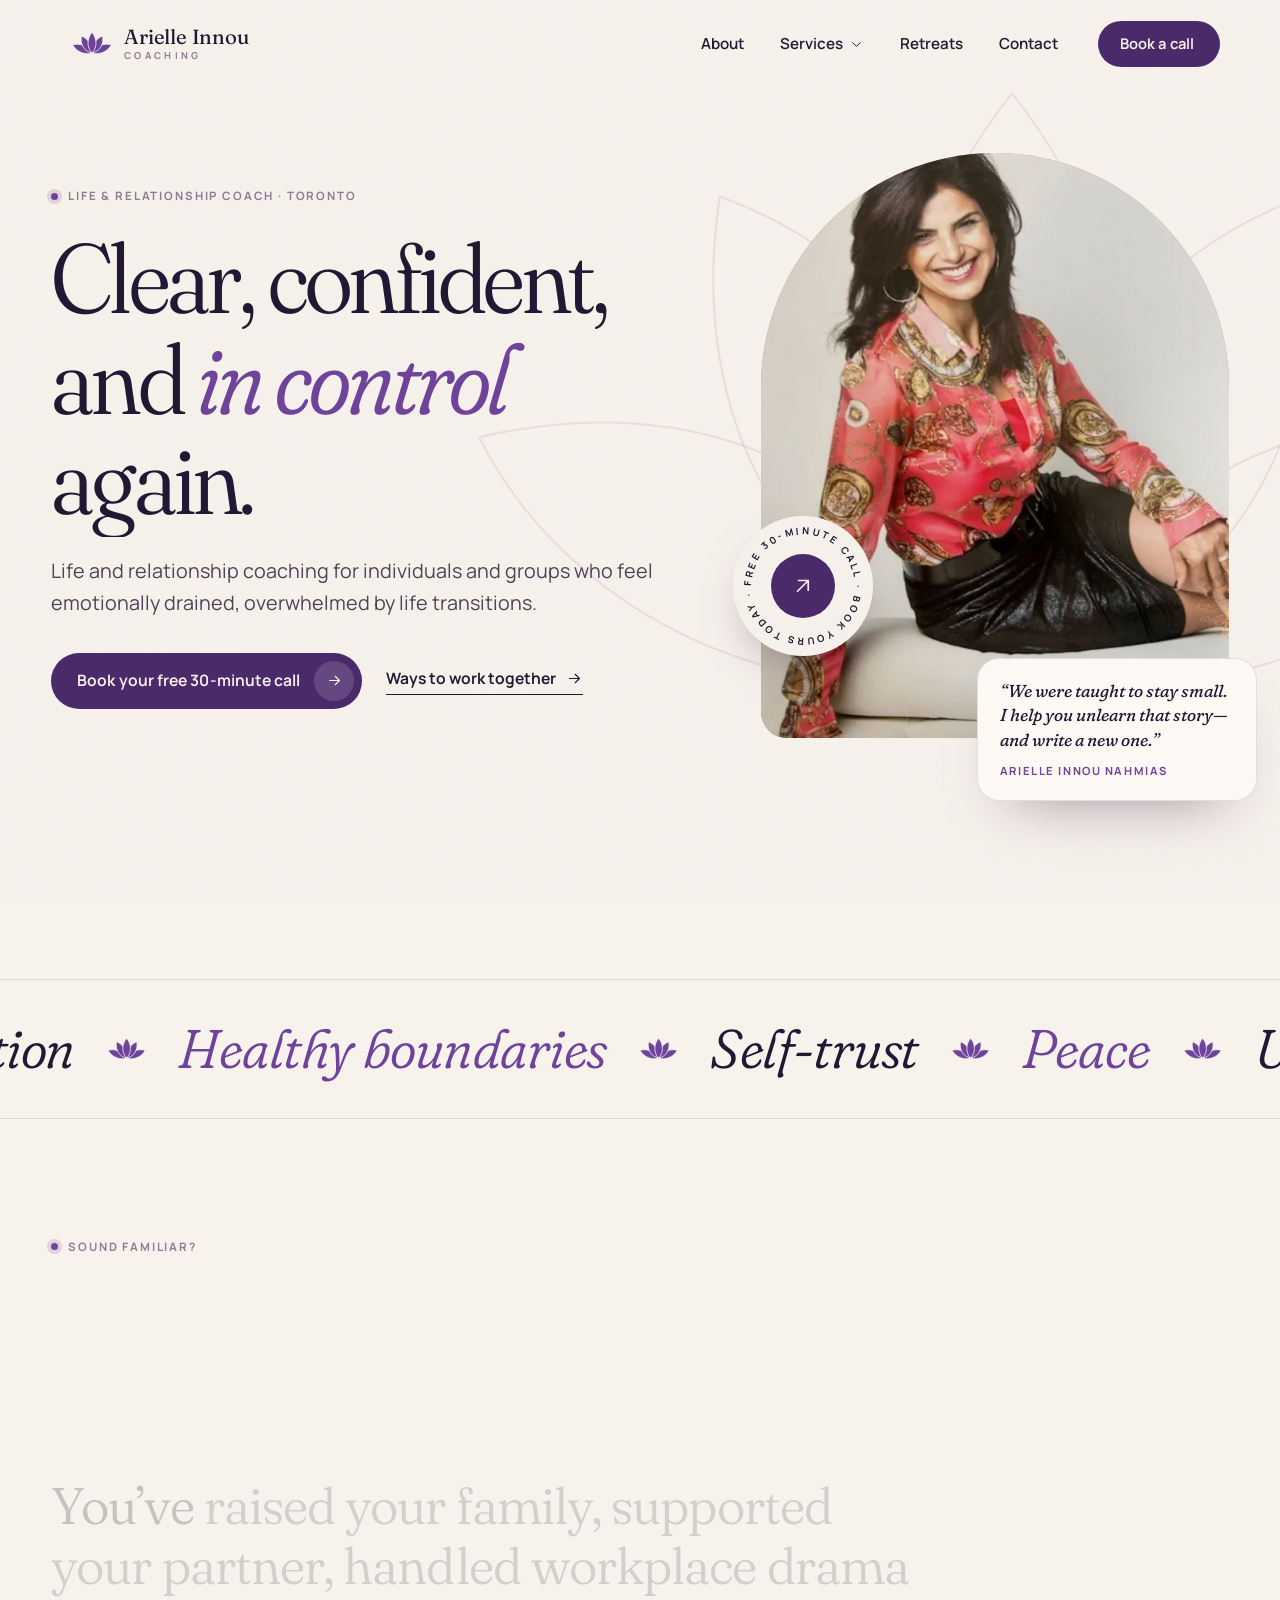
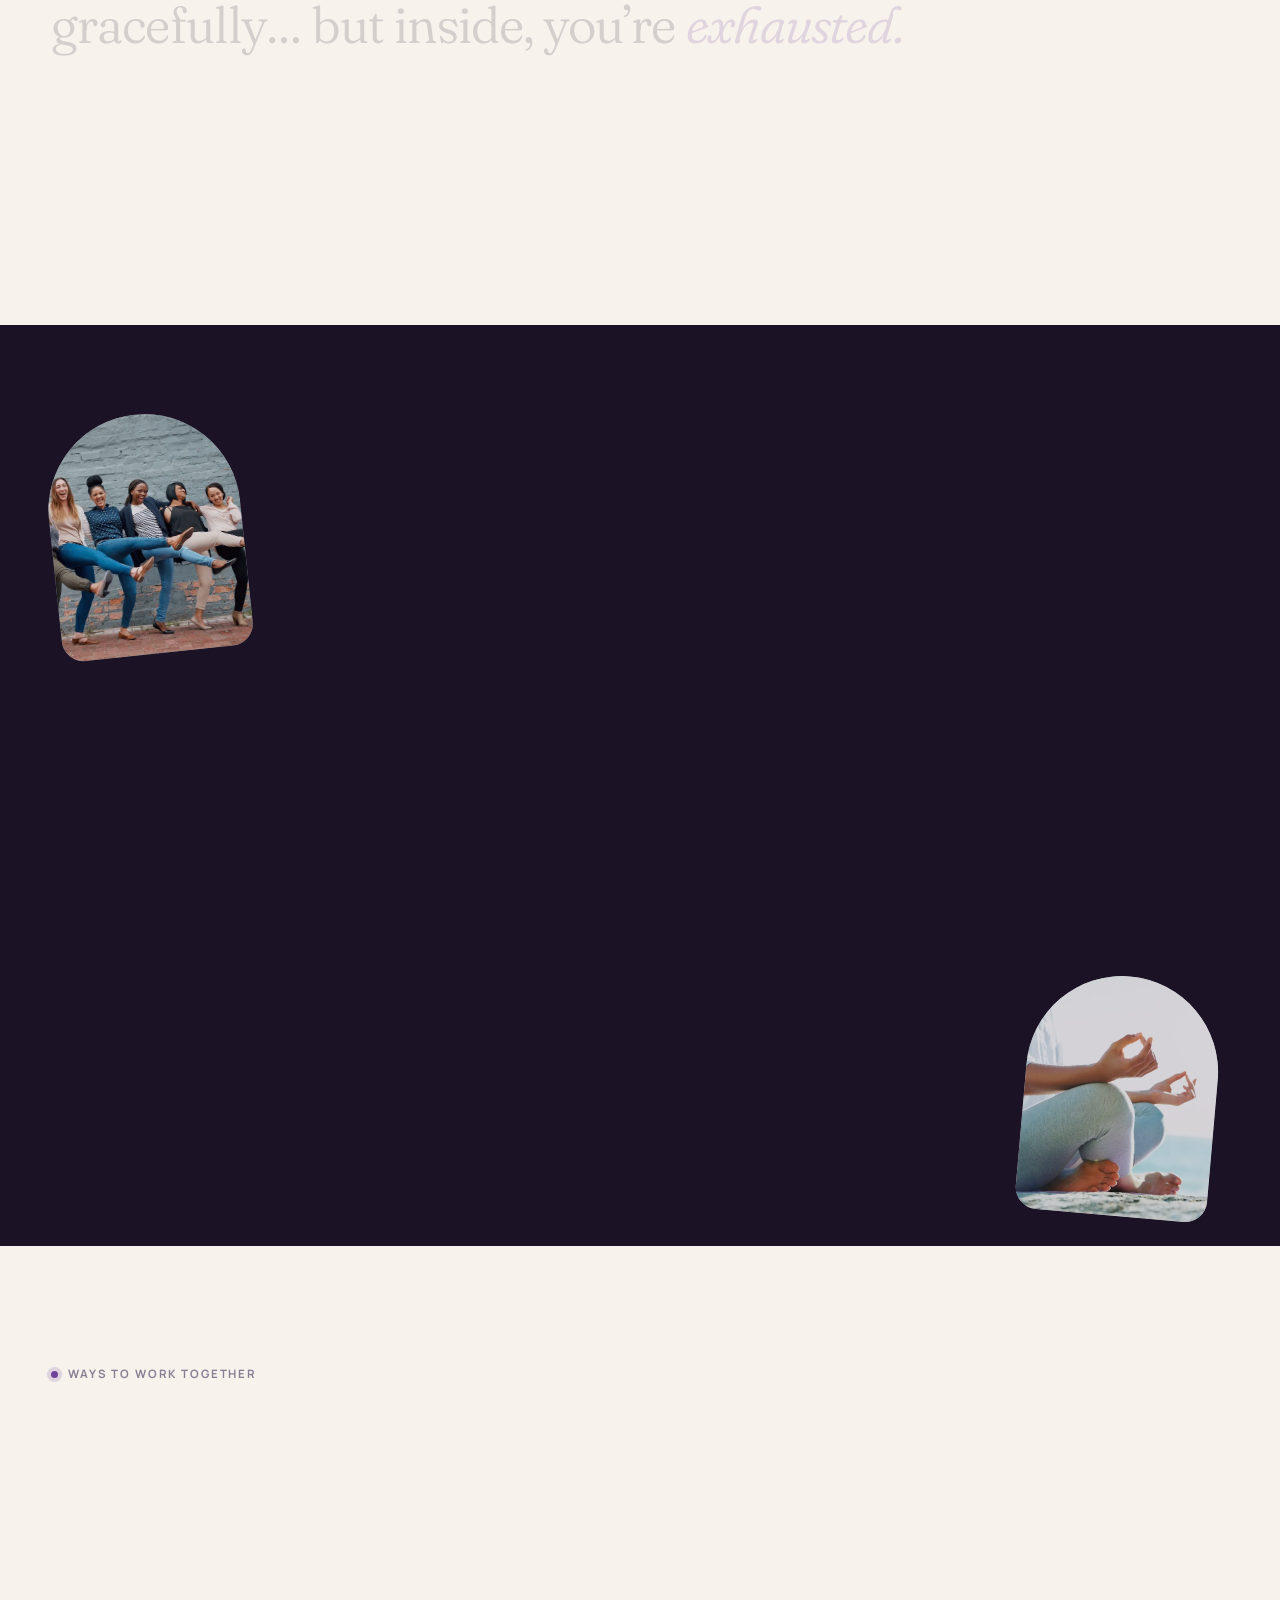
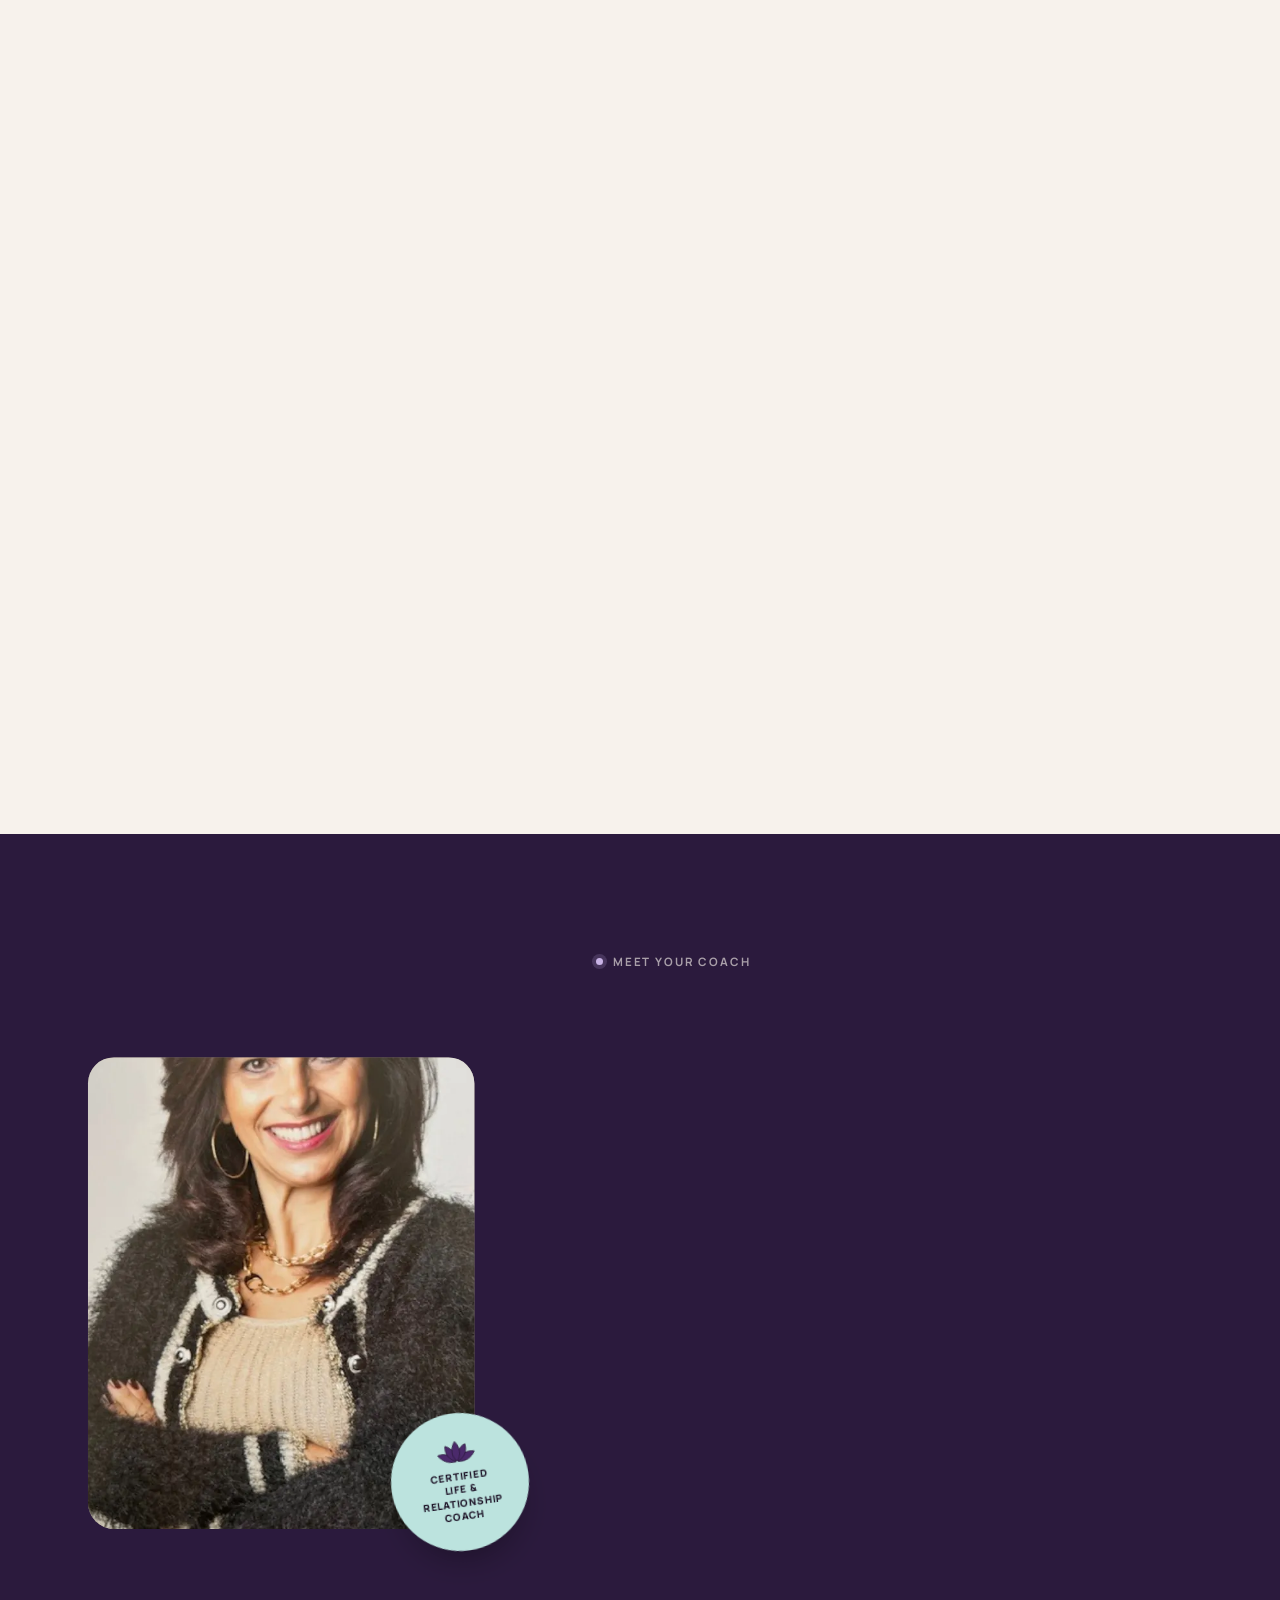
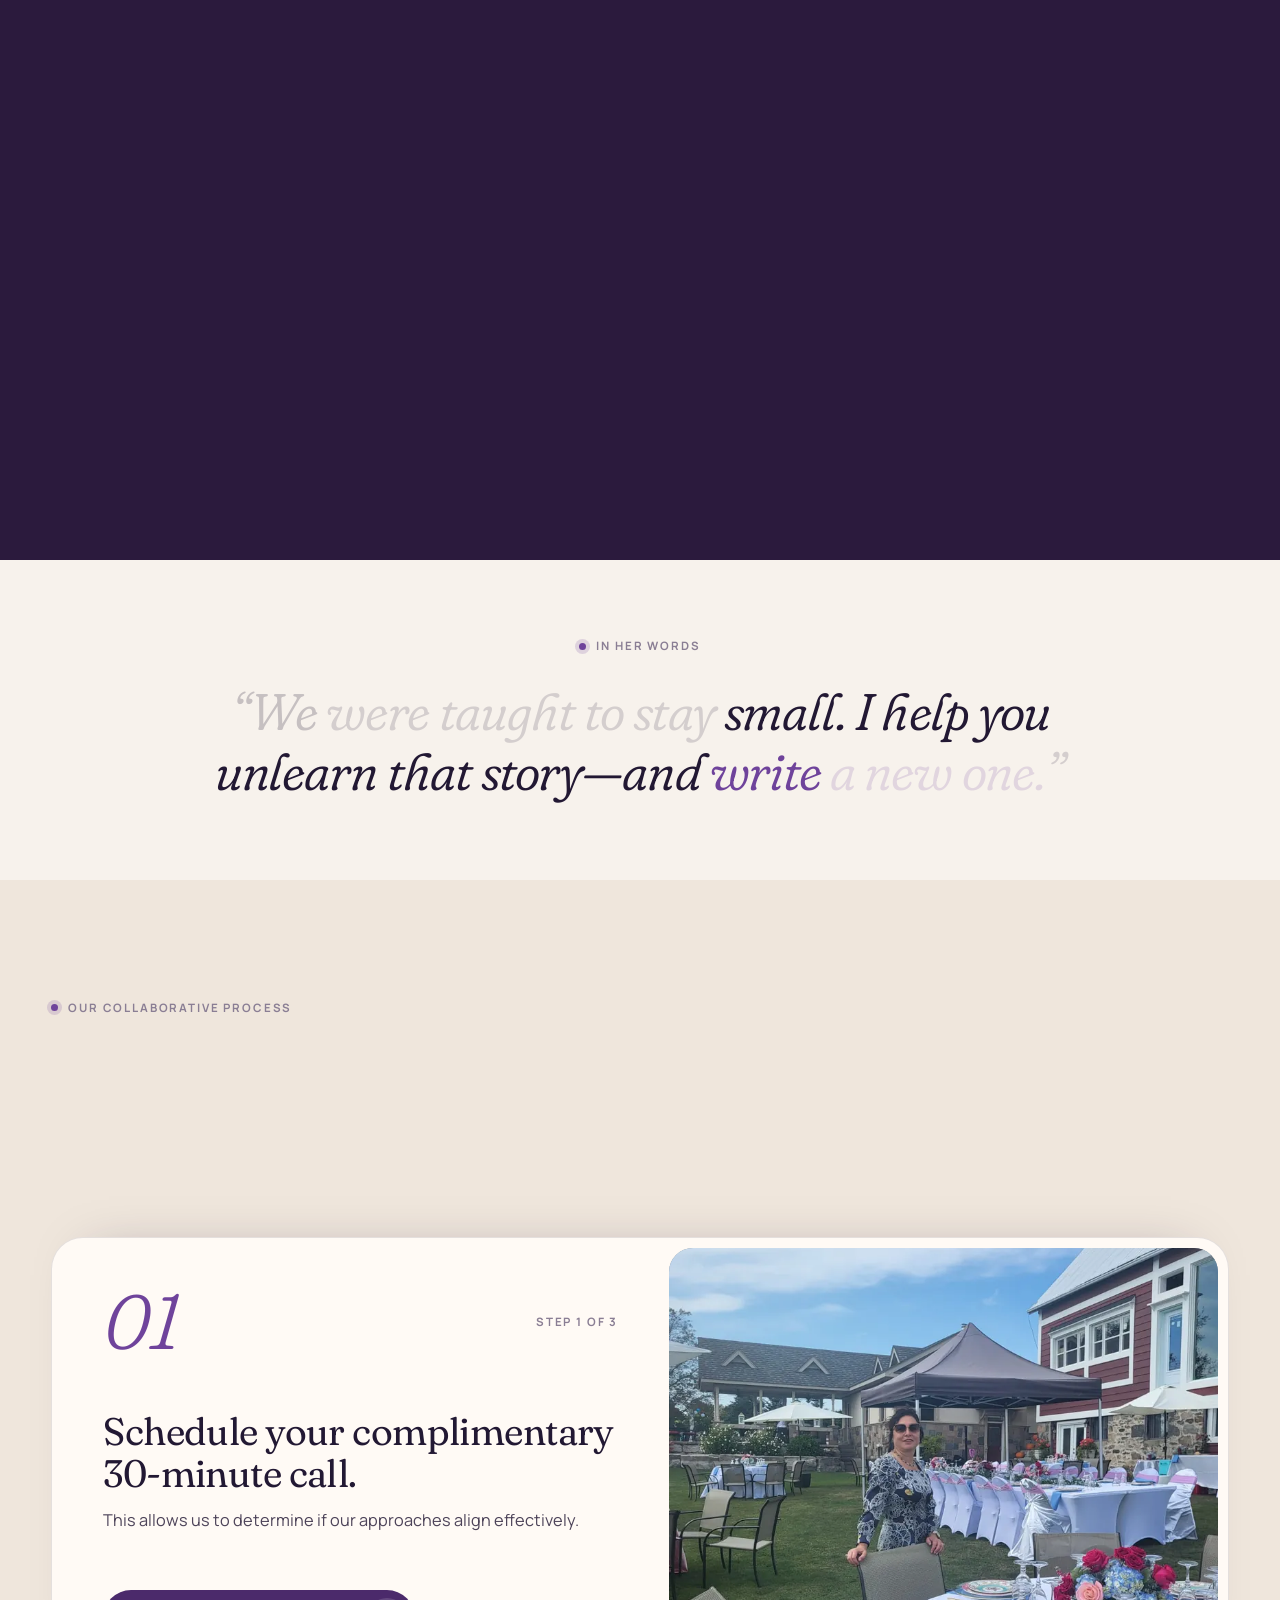
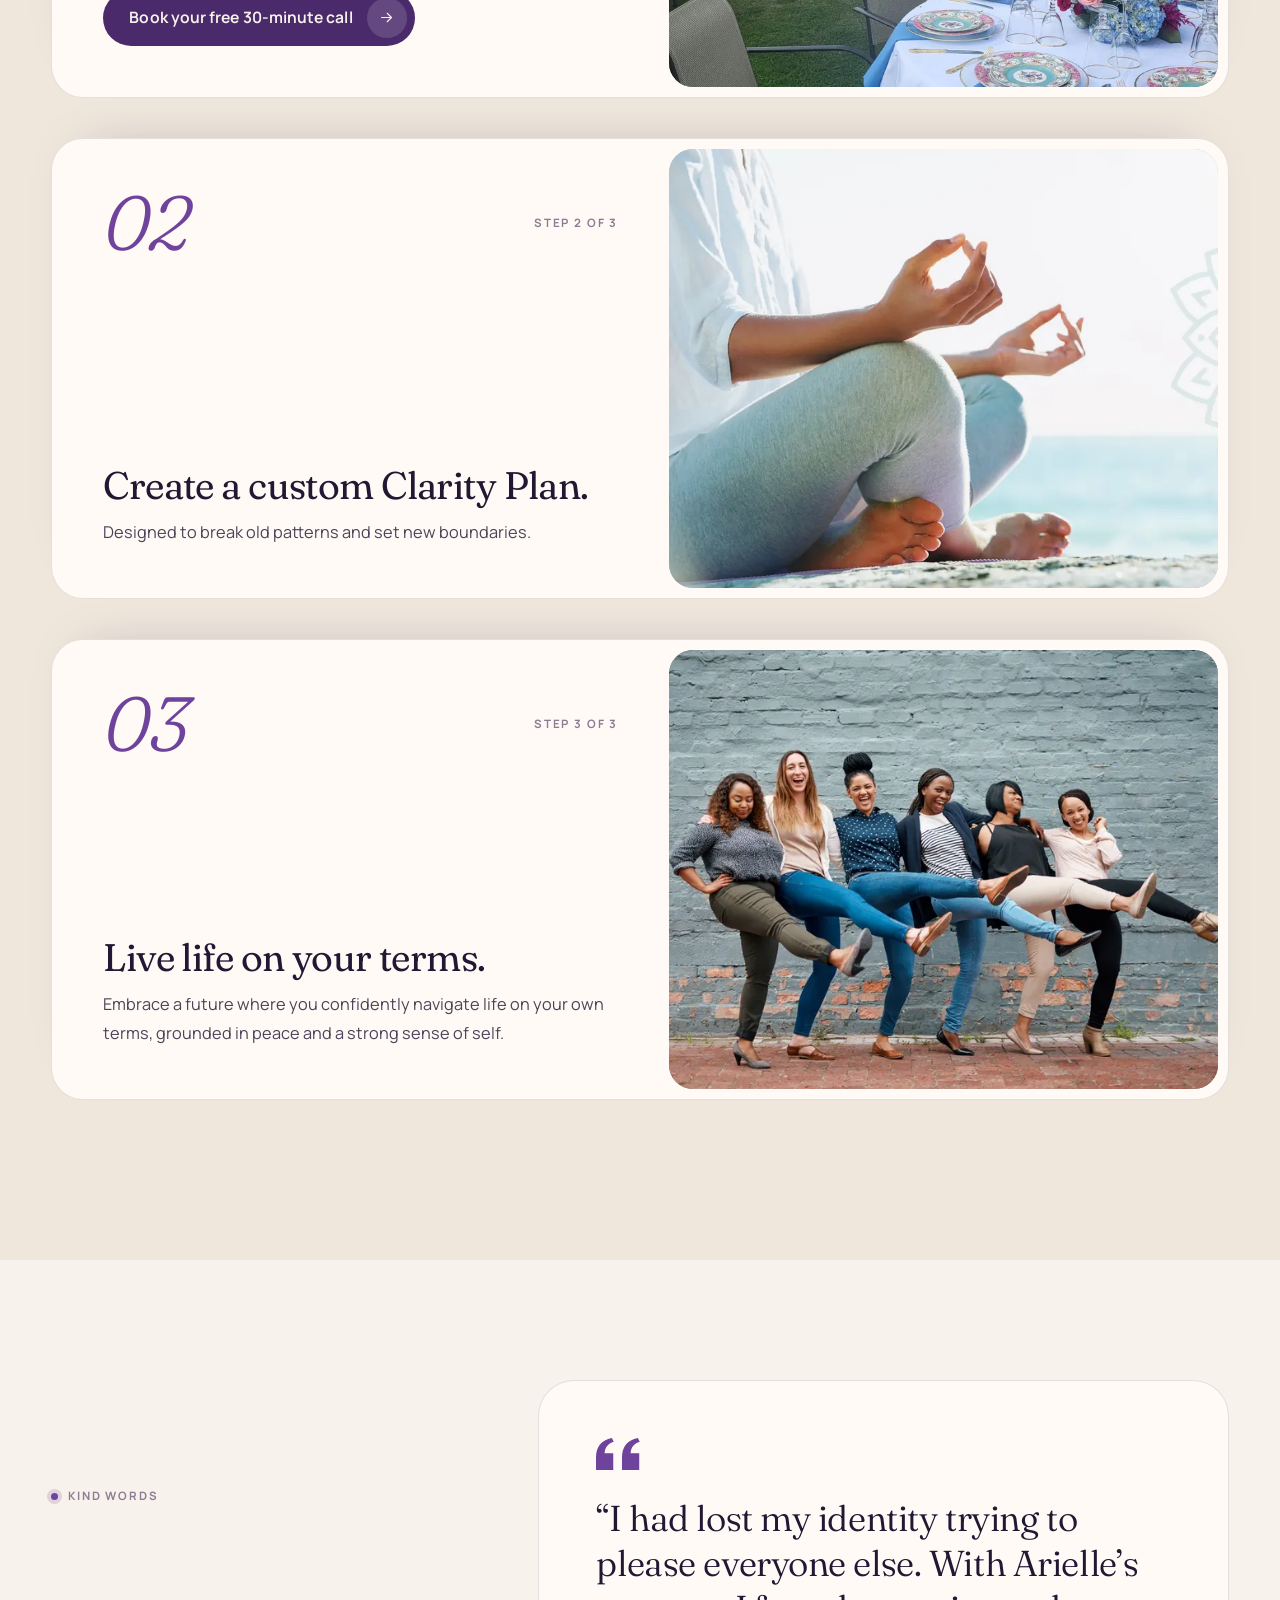
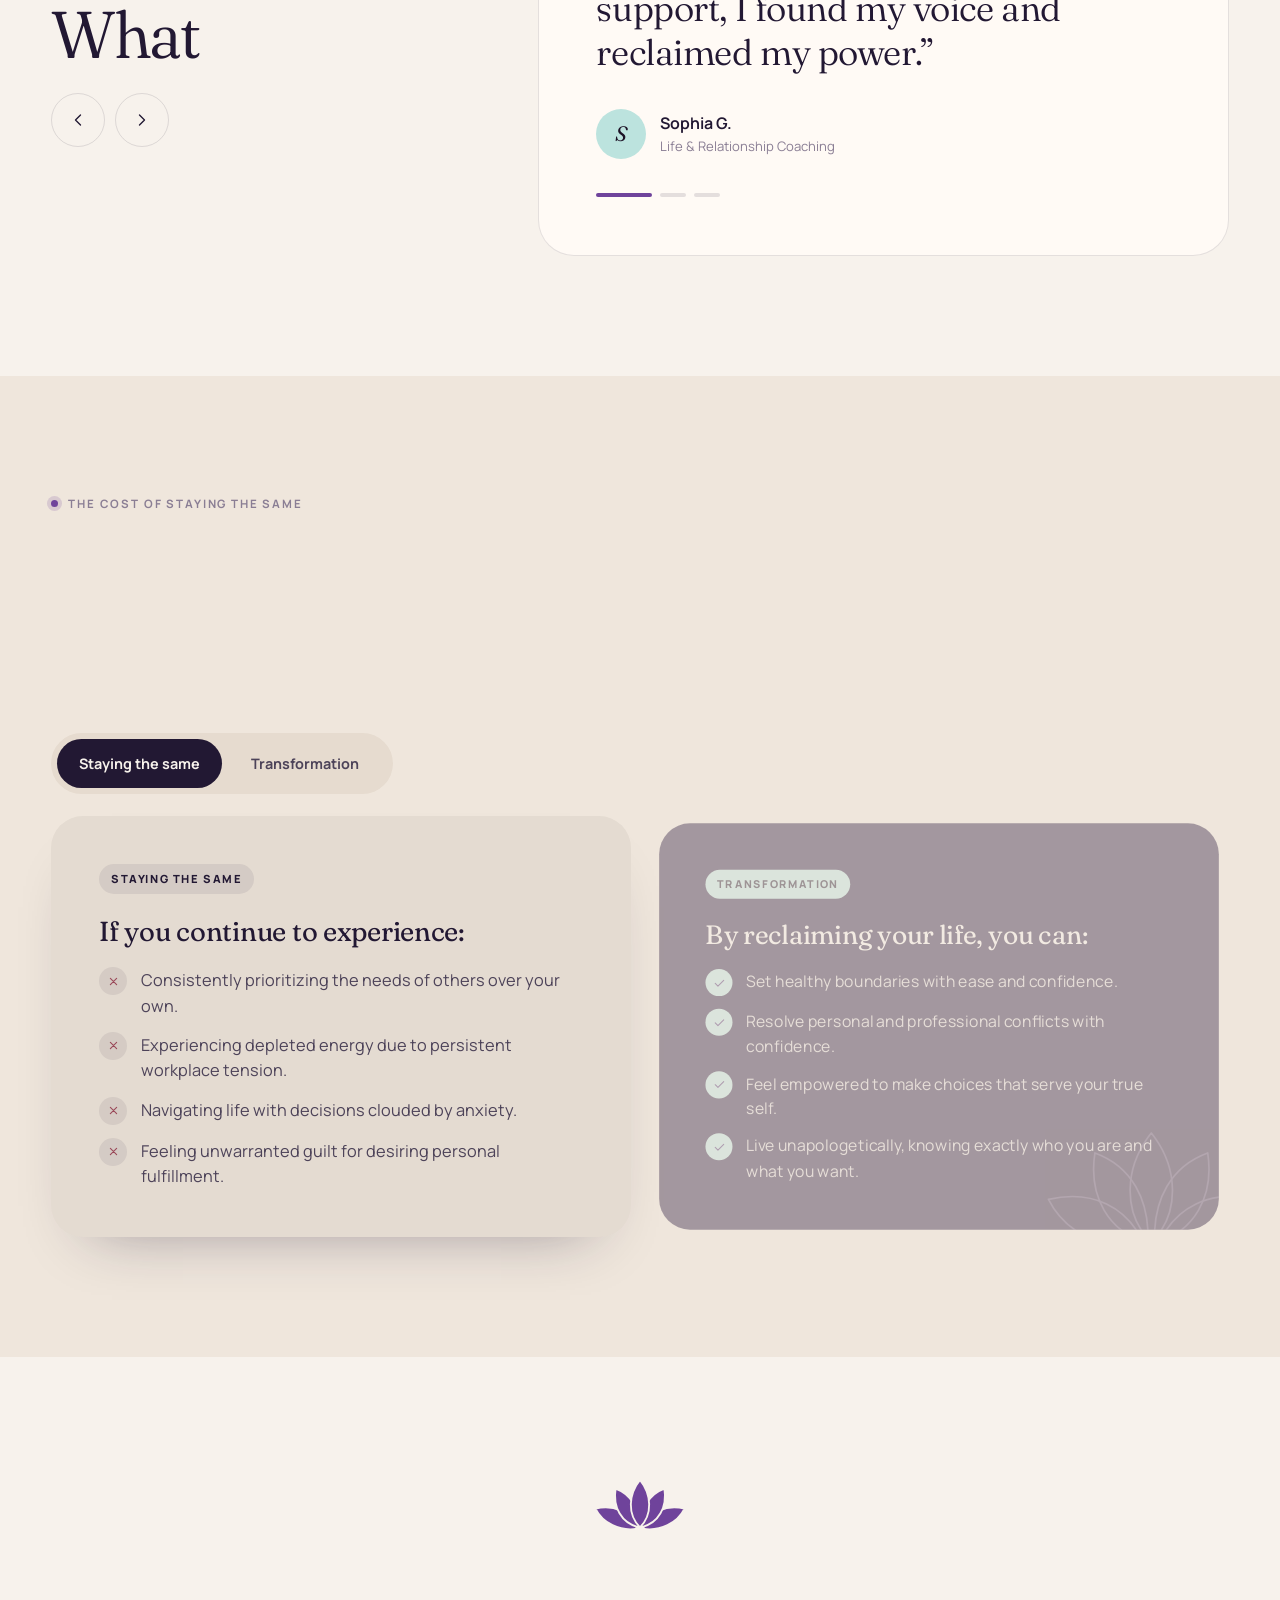
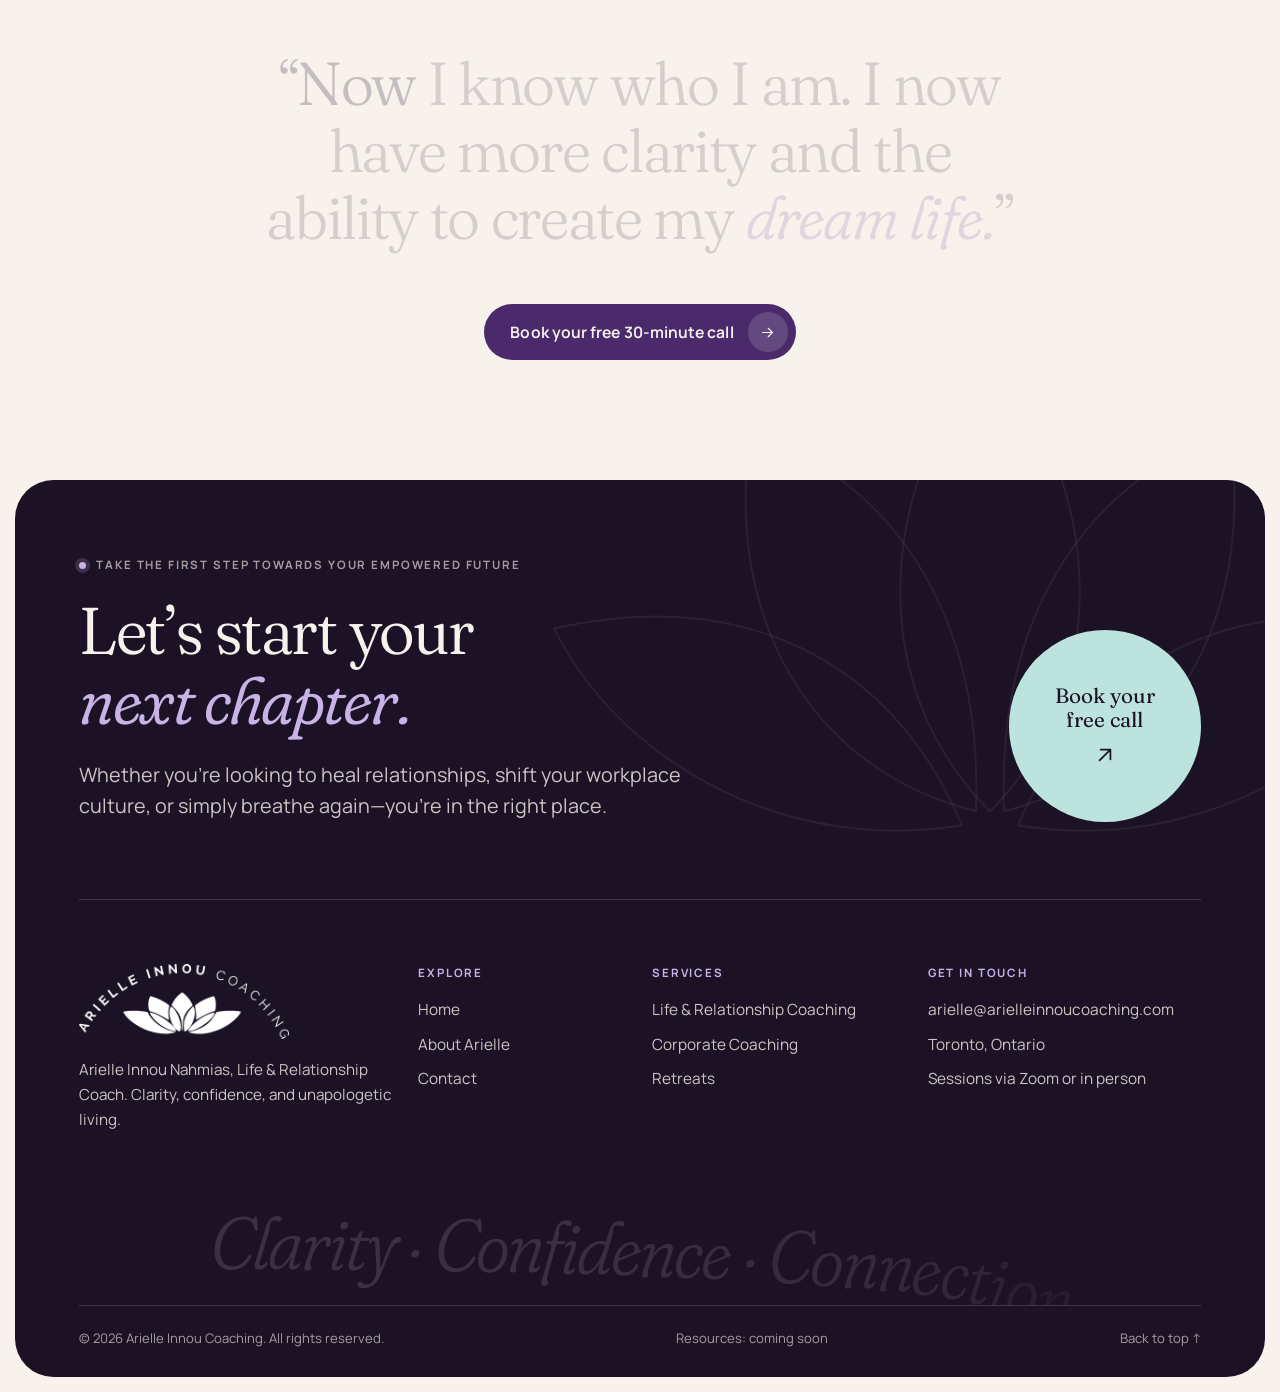
==== commit c11a5e7e: "Brand the page-change transition Between pages, a lilac dome rises with deep plum behind it (echoing" ====
--- a/index.html
+++ b/index.html
@@ -33,7 +33,6 @@
 <script type="application/ld+json">{"@context": "https://schema.org", "@type": "ProfessionalService", "name": "Arielle Innou Coaching", "url": "https://arielleinnoucoaching.codebunny.net/", "image": "https://arielleinnoucoaching.codebunny.net/assets/img/og/home.jpg", "logo": "https://arielleinnoucoaching.codebunny.net/assets/brand/icon-512.png", "description": "Life, relationship and corporate coaching, plus restorative retreats, with Arielle Innou Nahmias in Toronto.", "email": "arielle@arielleinnoucoaching.com", "areaServed": ["Toronto", "Ontario", "Canada"], "address": {"@type": "PostalAddress", "addressLocality": "Toronto", "addressRegion": "ON", "addressCountry": "CA"}, "founder": {"@type": "Person", "name": "Arielle Innou Nahmias", "jobTitle": "Certified Life & Relationship Coach", "email": "mailto:arielle@arielleinnoucoaching.com", "image": "https://arielleinnoucoaching.codebunny.net/assets/img/arielle-portrait-1600.webp", "address": {"@type": "PostalAddress", "addressLocality": "Toronto", "addressRegion": "ON", "addressCountry": "CA"}}}</script>
 </head>
 <body>
-
 <div class="preloader" aria-hidden="true">
   <div class="preloader__inner">
     <svg class="lotus preloader__lotus" viewBox="0 0 64 40" aria-hidden="true"><path d="M30 36C18 38 6 32 1 22C14 19 25 24 30 36Z" pathLength="1"/><path d="M34 36C46 38 58 32 63 22C50 19 39 24 34 36Z" pathLength="1"/><path d="M31 35C19 32 13 21 15 8C26 12 31.5 22 31 35Z" pathLength="1"/><path d="M33 35C45 32 51 21 49 8C38 12 32.5 22 33 35Z" pathLength="1"/><path d="M32 35C23 26 24 12 32 2C40 12 41 26 32 35Z" pathLength="1"/></svg>
@@ -42,7 +41,16 @@
   </div>
   <div class="preloader__bar"><span></span></div>
 </div>
-<div class="curtain" aria-hidden="true"><svg class="lotus curtain__lotus" viewBox="0 0 64 40" aria-hidden="true"><path d="M30 36C18 38 6 32 1 22C14 19 25 24 30 36Z"/><path d="M34 36C46 38 58 32 63 22C50 19 39 24 34 36Z"/><path d="M31 35C19 32 13 21 15 8C26 12 31.5 22 31 35Z"/><path d="M33 35C45 32 51 21 49 8C38 12 32.5 22 33 35Z"/><path d="M32 35C23 26 24 12 32 2C40 12 41 26 32 35Z"/></svg></div>
+<div class="curtain" aria-hidden="true">
+  <span class="curtain__layer curtain__layer--a"></span>
+  <span class="curtain__layer curtain__layer--b"></span>
+  <div class="curtain__inner">
+    <svg class="lotus curtain__lotus" viewBox="0 0 64 40" aria-hidden="true"><path d="M30 36C18 38 6 32 1 22C14 19 25 24 30 36Z" pathLength="1"/><path d="M34 36C46 38 58 32 63 22C50 19 39 24 34 36Z" pathLength="1"/><path d="M31 35C19 32 13 21 15 8C26 12 31.5 22 31 35Z" pathLength="1"/><path d="M33 35C45 32 51 21 49 8C38 12 32.5 22 33 35Z" pathLength="1"/><path d="M32 35C23 26 24 12 32 2C40 12 41 26 32 35Z" pathLength="1"/></svg>
+    <p class="curtain__brand"><span>Arielle Innou</span></p>
+    <p class="curtain__to"><span class="curtain__rule"></span><span class="curtain__title" data-curtain-title>Coaching</span><span class="curtain__rule"></span></p>
+  </div>
+</div>
+<script>try{var t=sessionStorage.getItem("ai-nav-title");if(t)document.querySelector("[data-curtain-title]").textContent=t}catch(e){}</script>
 <div class="scroll-progress" aria-hidden="true"><span></span></div>
 <div class="cursor" aria-hidden="true"><span class="cursor__ring"><span class="cursor__label"></span></span><span class="cursor__dot"></span></div>
 <!-- editor:header -->
--- a/assets/css/styles.css
+++ b/assets/css/styles.css
@@ -380,7 +380,7 @@
 /* --------------------------------------------------------------------------
    Steps (stacking cards)
    -------------------------------------------------------------------------- */
-.steps { display: grid; gap: 20px; }
+.steps { display: grid; gap: 20px; grid-auto-rows: 1fr; } /* stacked cards share one height */
 .step-card { position: relative; display: grid; border-radius: 32px; background: var(--card); border: 1px solid var(--line); overflow: hidden; transform-origin: 50% 0; box-shadow: 0 -20px 50px -40px rgba(43, 26, 61, 0.35); }
 .step-card__text { display: flex; flex-direction: column; justify-content: space-between; gap: 28px; padding: clamp(26px, 4vw, 52px); }
 .step-card__top { display: flex; align-items: center; justify-content: space-between; gap: 12px; }
@@ -389,8 +389,10 @@
 .step-card__shade { position: absolute; inset: 0; background: var(--night); opacity: 0; pointer-events: none; }
 .step-card .btn { align-self: flex-start; }
 @media (min-width: 900px) {
-  .step-card { position: sticky; top: calc(108px + var(--i) * 28px); grid-template-columns: 1.05fr 0.95fr; min-height: 470px; }
-  .step-card__media { aspect-ratio: auto; height: calc(100% - 20px); margin: 10px 10px 10px 0; }
+  /* Every card is the same height, whatever the shape of its photo or the length of its text. */
+  .step-card { position: sticky; top: calc(108px + var(--i) * 28px); grid-template-columns: 1.05fr 0.95fr; height: clamp(440px, 36vw, 500px); }
+  .step-card__media { aspect-ratio: auto; height: auto; min-height: 0; margin: 10px 10px 10px 0; }
+  .step-card__media img { position: absolute; inset: 0; }
   .steps { gap: 40px; padding-bottom: 40px; }
 }
 
@@ -840,16 +842,43 @@
 .preloader__bar span { display: block; height: 100%; background: var(--accent); transform-origin: 0 50%; transform: scaleX(var(--p, 0)); }
 @keyframes rise { to { transform: none; } }
 @keyframes fade { to { opacity: 1; } }
-.curtain { position: fixed; inset: 0; z-index: 140; display: grid; place-items: center; background: var(--plum); transform: translateY(101%); pointer-events: none; visibility: hidden; }
+/* Page curtain: a lilac wash, then deep plum, rise with an arched top edge (like the photo frames).
+   The lotus draws itself with the wordmark and the name of the next page; on arrival the
+   layers lift away with an arched bottom edge. */
+.curtain { position: fixed; inset: 0; z-index: 140; display: grid; place-items: center; pointer-events: none; visibility: hidden; }
 .is-leaving .curtain, .is-entering .curtain, .is-entered .curtain { visibility: visible; }
-.curtain__lotus { width: 90px; color: var(--lilac); opacity: 0; transition: opacity 0.4s; }
-.curtain__lotus path { stroke: var(--plum); }
-.is-leaving .curtain { transform: none; transition: transform 0.7s var(--ease-io); }
-.is-leaving .curtain__lotus { opacity: 1; transition-delay: 0.35s; }
-.is-entering .curtain { transform: none; }
-.is-entering .curtain__lotus { opacity: 1; }
-.is-entered .curtain { transform: translateY(-101%); transition: transform 0.95s var(--ease-io); }
-.is-entered .curtain__lotus { opacity: 0; }
+.is-leaving .curtain { pointer-events: auto; }
+.curtain__layer { position: absolute; inset: 0; clip-path: ellipse(80% 0% at 50% 100%); }
+.curtain__layer--a { background: linear-gradient(170deg, var(--lilac) 0%, var(--mint) 100%); }
+.curtain__layer--b { background: radial-gradient(120% 70% at 50% 108%, #4b2a6b 0%, var(--plum) 52%, var(--night) 100%); }
+.curtain__inner { position: relative; z-index: 1; display: grid; justify-items: center; gap: 14px; padding: 24px; text-align: center; color: var(--ivory); opacity: 0; }
+.curtain__lotus { width: clamp(84px, 9vw, 112px); color: transparent; margin-bottom: 6px; }
+.curtain__lotus path { fill: transparent; stroke: var(--lilac); stroke-width: 0.7; stroke-dasharray: 1; stroke-dashoffset: 1; }
+.curtain__brand { overflow: hidden; font-family: var(--serif); font-size: clamp(1.9rem, 1.4rem + 1.8vw, 2.9rem); font-weight: 340; letter-spacing: -0.015em; line-height: 1.15; }
+.curtain__brand span, .curtain__title { display: block; transform: translateY(110%); }
+.curtain__to { display: flex; align-items: center; gap: 14px; overflow: hidden; }
+.curtain__title { font-family: var(--serif); font-style: italic; font-size: clamp(1.1rem, 1rem + 0.5vw, 1.4rem); color: var(--lilac); font-variation-settings: "SOFT" 100; padding: 0 0.1em 0.1em; }
+.curtain__rule { width: 34px; height: 1px; background: rgba(201, 179, 230, 0.5); transform: scaleX(0); }
+/* Leaving: layers rise, then the brand composes itself */
+.is-leaving .curtain__layer { clip-path: ellipse(150% 165% at 50% 100%); transition: clip-path 0.78s var(--ease-io); }
+.is-leaving .curtain__layer--b { transition-delay: 0.09s; }
+.is-leaving .curtain__inner { opacity: 1; transition: opacity 0.25s 0.45s; }
+.is-leaving .curtain__lotus path { stroke-dashoffset: 0; fill: var(--lilac); stroke: var(--plum); transition: stroke-dashoffset 0.55s var(--ease-io) 0.36s, fill 0.4s ease 0.72s, stroke 0.4s ease 0.72s; }
+.is-leaving .curtain__lotus path:nth-child(2) { transition-delay: 0.4s, 0.74s, 0.74s; }
+.is-leaving .curtain__lotus path:nth-child(3) { transition-delay: 0.44s, 0.76s, 0.76s; }
+.is-leaving .curtain__lotus path:nth-child(4) { transition-delay: 0.48s, 0.78s, 0.78s; }
+.is-leaving .curtain__lotus path:nth-child(5) { transition-delay: 0.52s, 0.8s, 0.8s; }
+.is-leaving .curtain__brand span { transform: none; transition: transform 0.7s var(--ease) 0.46s; }
+.is-leaving .curtain__title { transform: none; transition: transform 0.7s var(--ease) 0.56s; }
+.is-leaving .curtain__rule { transform: none; transition: transform 0.6s var(--ease) 0.6s; }
+/* Arriving: the composed brand holds for a beat, then everything lifts away */
+.is-entering .curtain__layer { clip-path: ellipse(150% 165% at 50% 0%); }
+.is-entering .curtain__inner, .is-entered .curtain__inner { opacity: 1; }
+.is-entering .curtain__lotus path, .is-entered .curtain__lotus path { stroke-dashoffset: 0; fill: var(--lilac); stroke: var(--plum); }
+.is-entering .curtain__brand span, .is-entering .curtain__title, .is-entered .curtain__brand span, .is-entered .curtain__title, .is-entering .curtain__rule, .is-entered .curtain__rule { transform: none; }
+.is-entered .curtain__inner { opacity: 0; transform: translateY(-28px); transition: opacity 0.45s ease, transform 0.7s var(--ease); }
+.is-entered .curtain__layer { clip-path: ellipse(80% 0% at 50% 0%); transition: clip-path 1s var(--ease-io) 0.12s; }
+.is-entered .curtain__layer--a { transition-delay: 0.26s; }
 .scroll-progress { position: fixed; inset: 0 0 auto; z-index: 70; height: 2px; pointer-events: none; }
 .scroll-progress span { display: block; height: 100%; background: linear-gradient(90deg, var(--accent), var(--teal)); transform-origin: 0 50%; transform: scaleX(var(--sp, 0)); }
 .cursor { display: none; }
